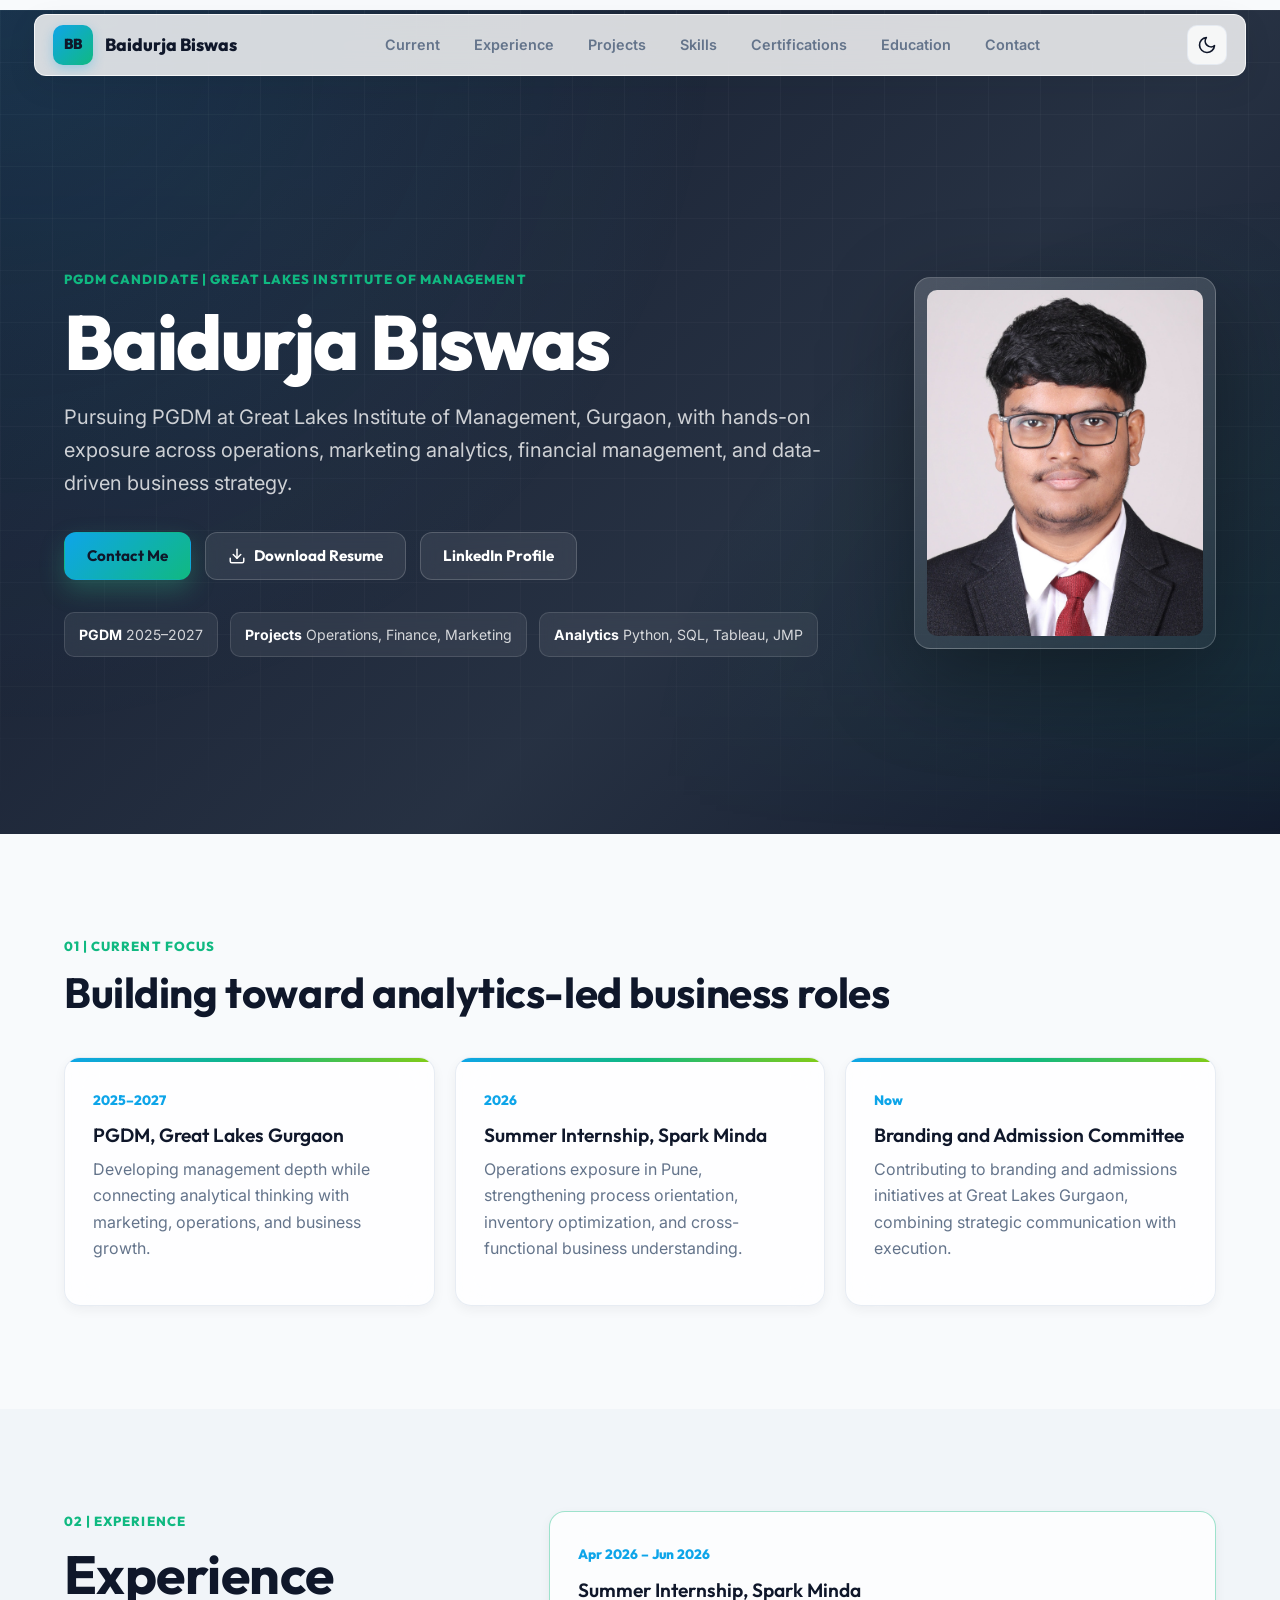
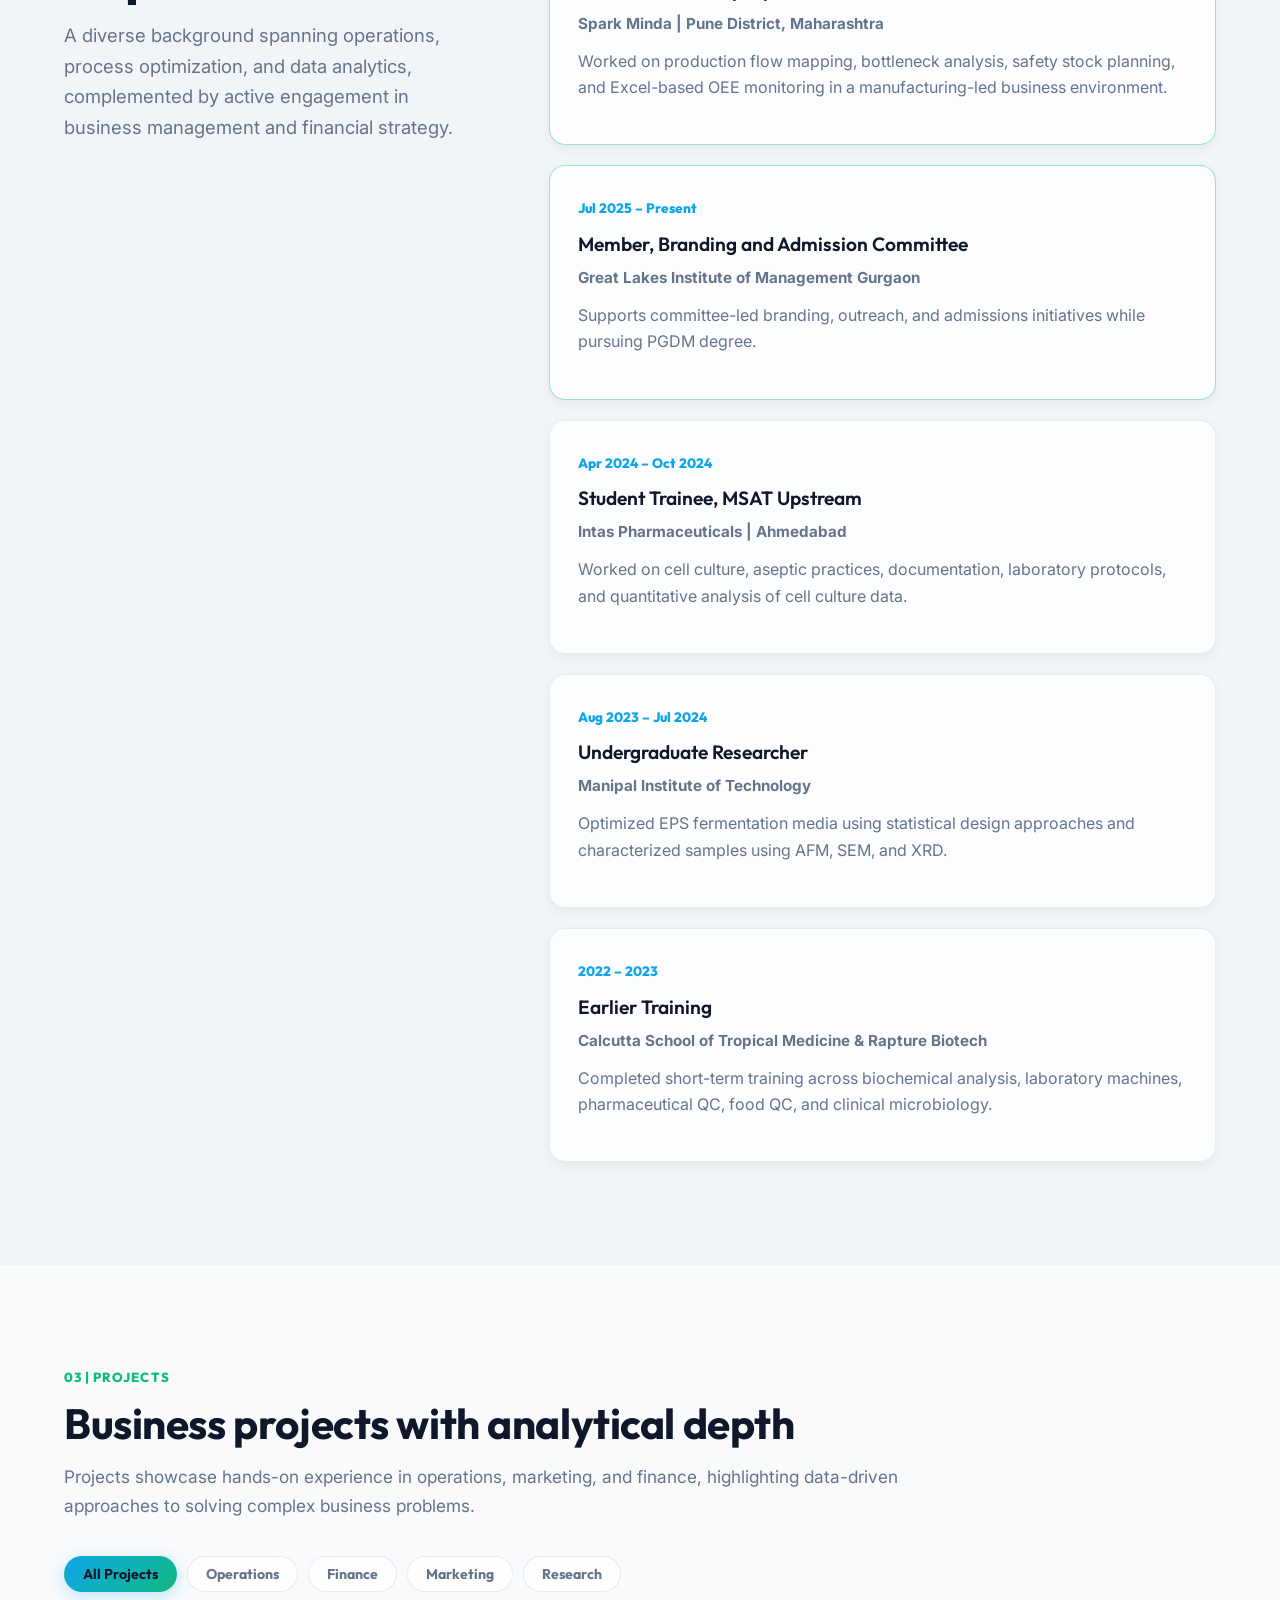
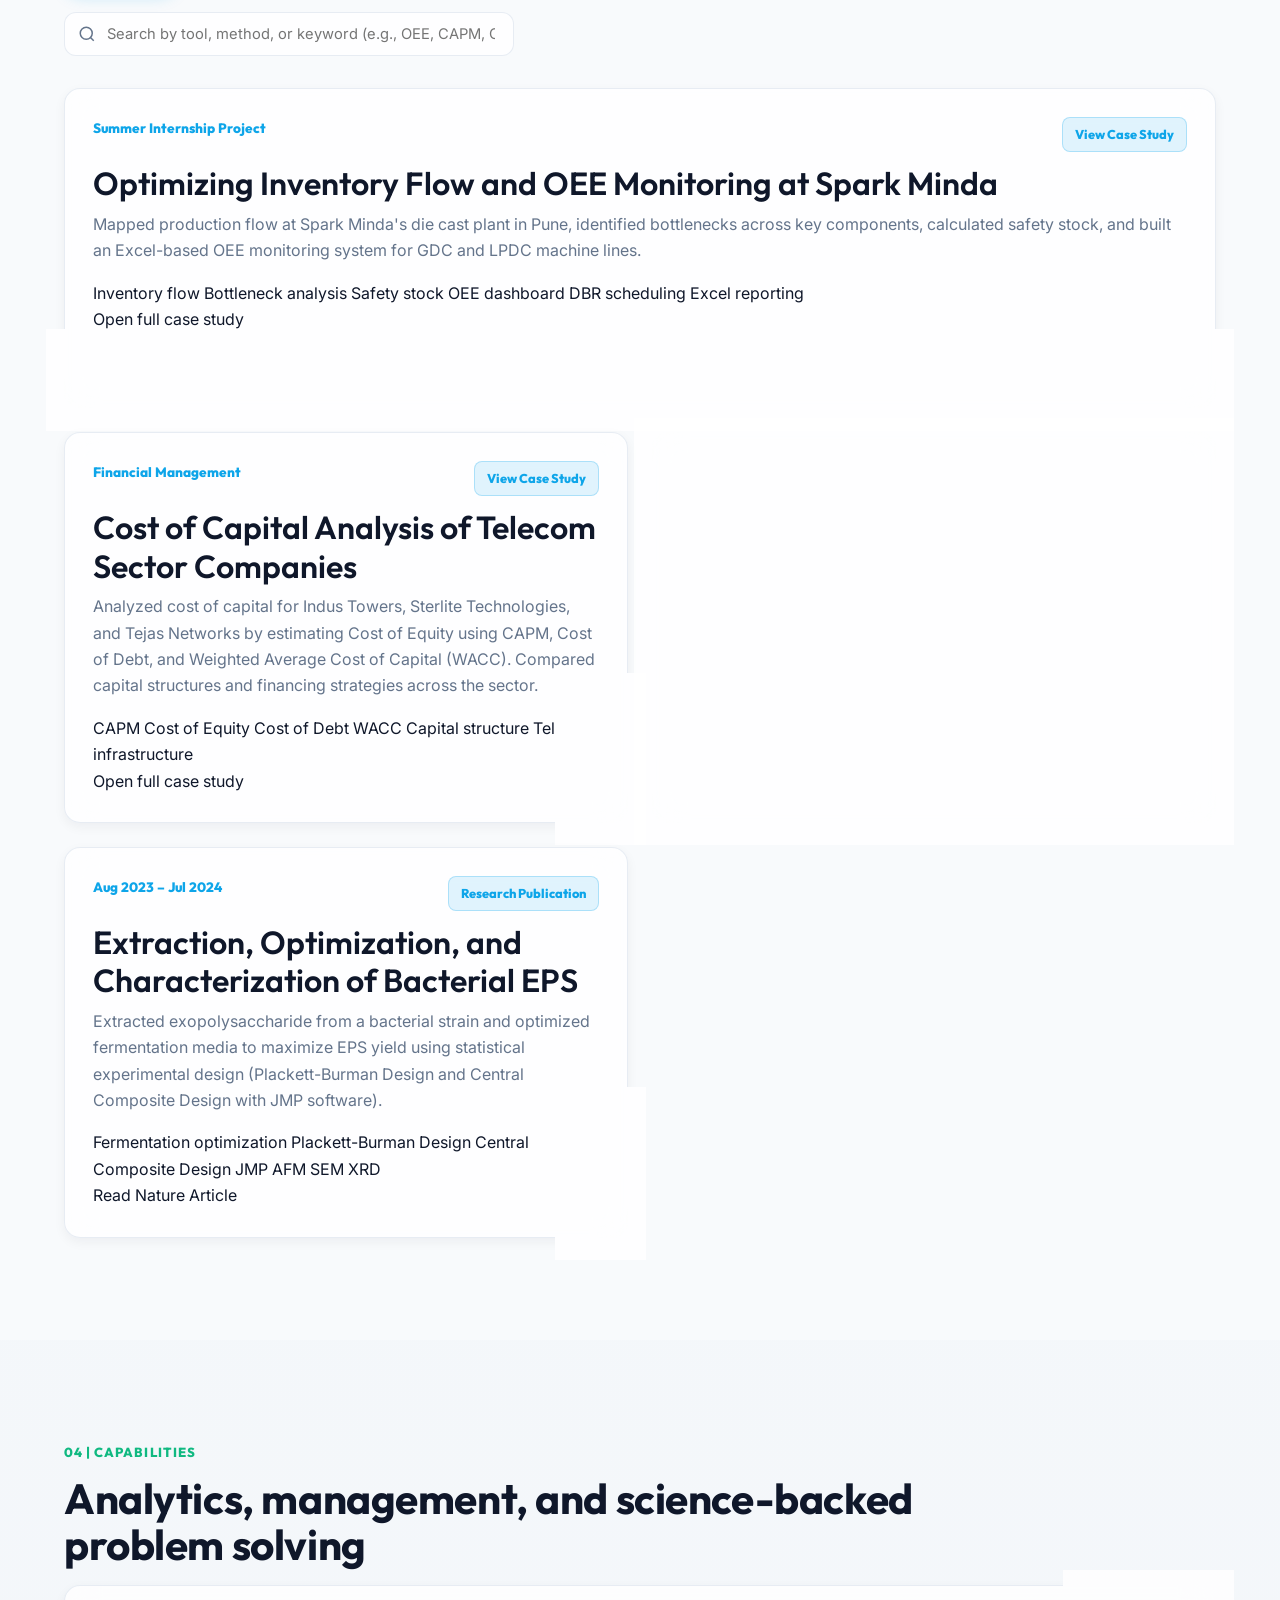
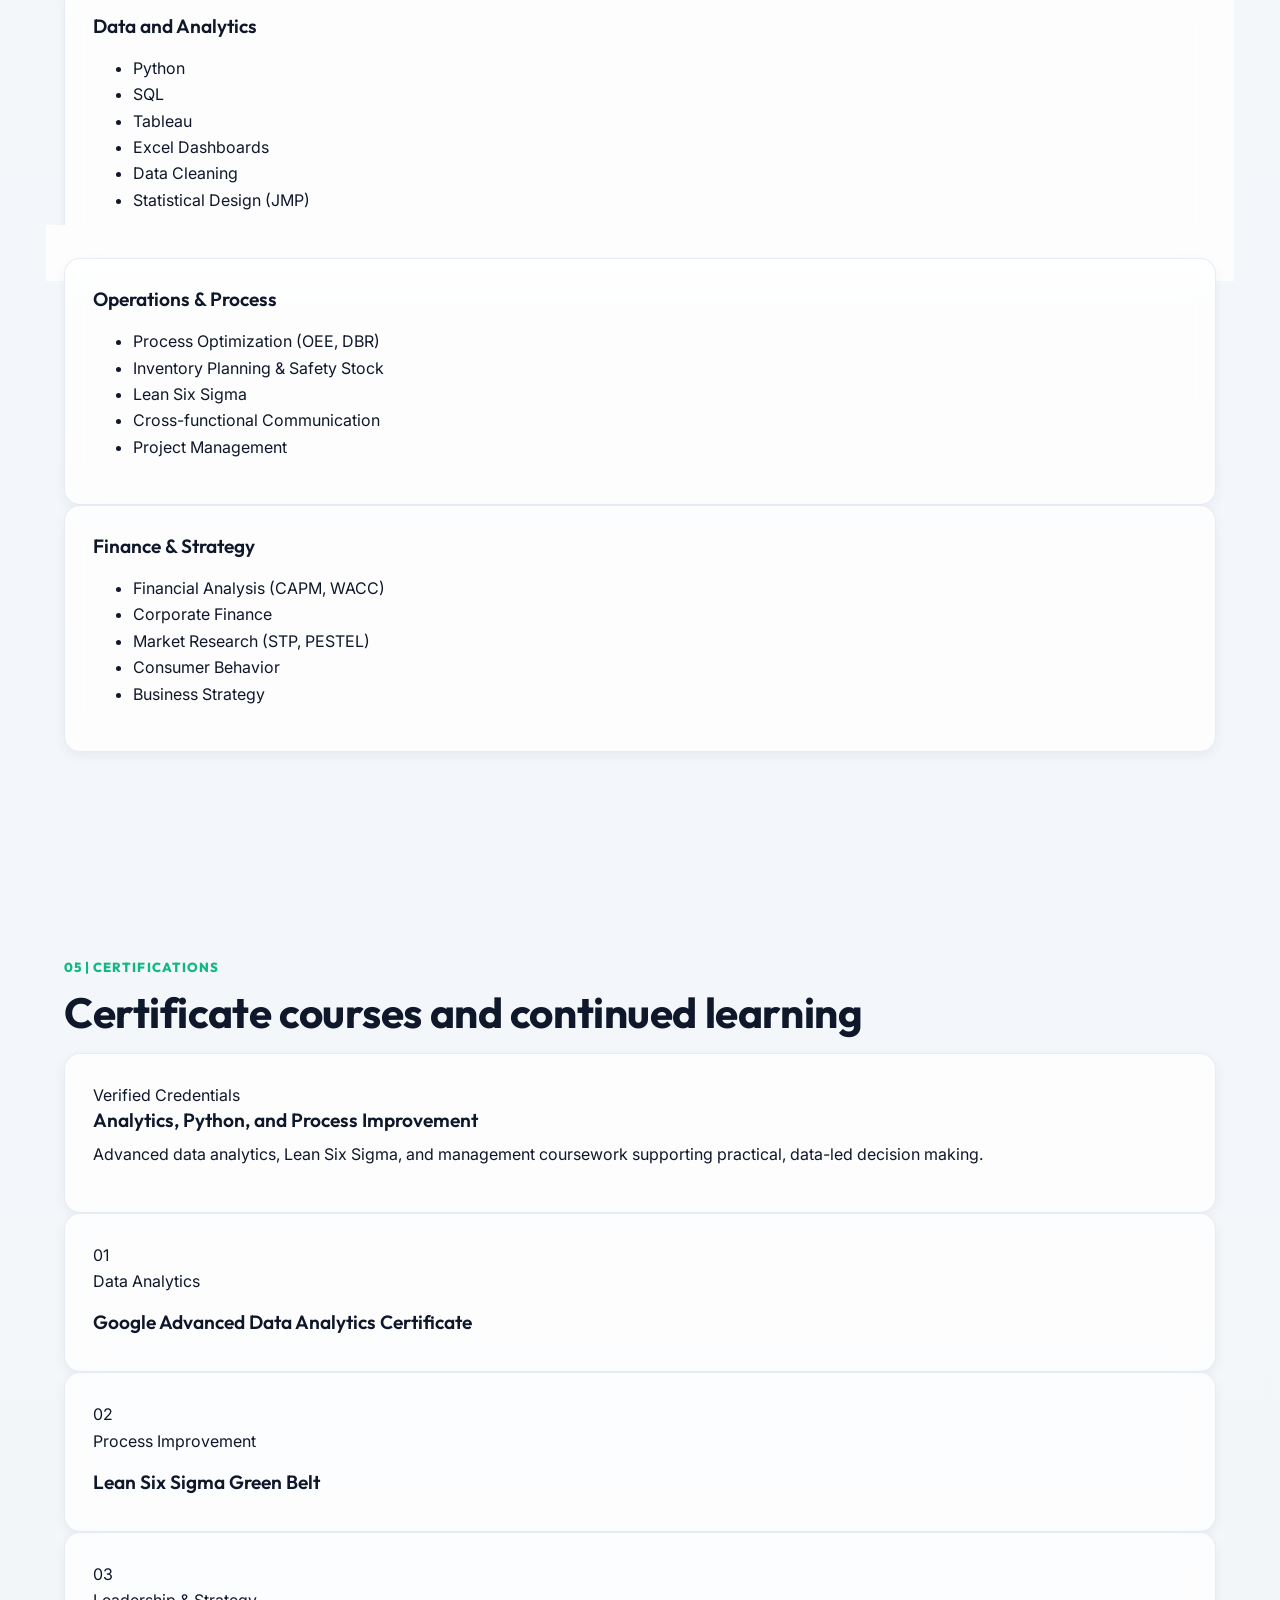
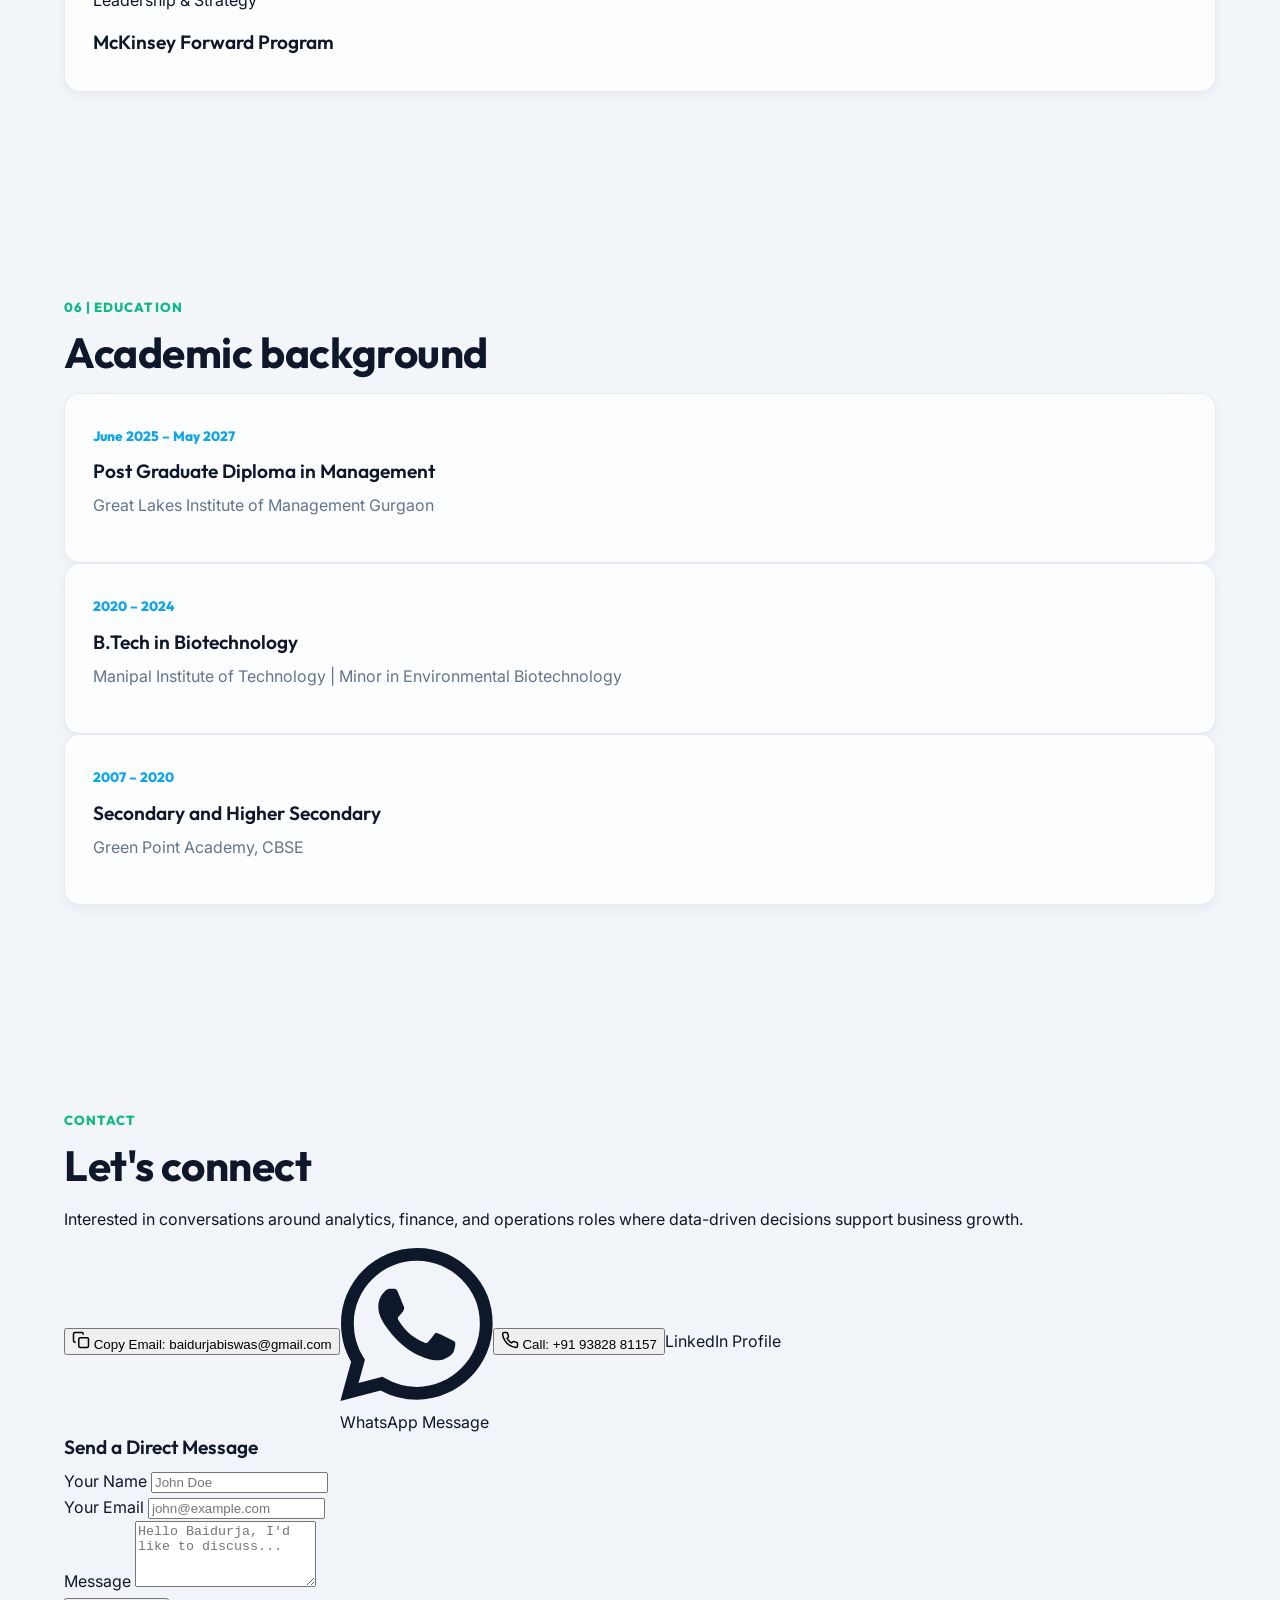
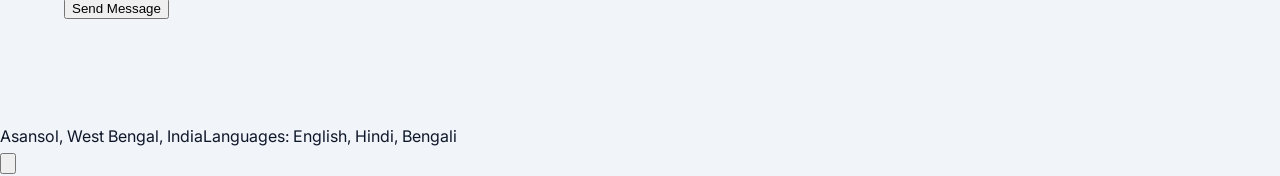
==== index.html @ 1d052b01 "Update portfolio design, dark/light theme toggle, search and category filters, mobile drawer navigat" ====
<!doctype html>
<html lang="en">
  <head>
    <meta charset="utf-8">
    <meta name="viewport" content="width=device-width, initial-scale=1">
    <title>Baidurja Biswas | Professional Portfolio</title>
    <meta name="description" content="Portfolio of Baidurja Biswas, PGDM Candidate at Great Lakes Institute of Management focusing on Analytics, Operations, Marketing, and Financial Strategy.">
    <link rel="preconnect" href="https://fonts.googleapis.com">
    <link rel="preconnect" href="https://fonts.gstatic.com" crossorigin>
    <link href="https://fonts.googleapis.com/css2?family=Inter:wght@300;400;500;600;700;800&family=Outfit:wght@400;500;600;700;800;900&display=swap" rel="stylesheet">
    <link rel="stylesheet" href="styles.css">
  </head>
  <body>
    <header class="site-header">
      <a class="brand" href="#home" aria-label="Baidurja Biswas home">
        <span class="brand-mark">BB</span>
        <span>Baidurja Biswas</span>
      </a>

      <nav class="nav" id="primary-nav" aria-label="Primary navigation">
        <a href="#now">Current</a>
        <a href="#work">Experience</a>
        <a href="#projects">Projects</a>
        <a href="#skills">Skills</a>
        <a href="#certifications">Certifications</a>
        <a href="#education">Education</a>
        <a href="#contact">Contact</a>
      </nav>

      <div class="header-controls">
        <button type="button" class="theme-toggle" id="theme-toggle" aria-label="Switch dark or light mode">
          <svg viewBox="0 0 24 24">
            <path d="M21 12.79A9 9 0 1 1 11.21 3 7 7 0 0 0 21 12.79z"></path>
          </svg>
        </button>

        <button type="button" class="mobile-nav-toggle" id="mobile-nav-toggle" aria-label="Toggle navigation menu" aria-expanded="false">
          <svg viewBox="0 0 24 24" fill="none" stroke="currentColor" stroke-width="2.5" stroke-linecap="round" stroke-linejoin="round">
            <line x1="3" y1="12" x2="21" y2="12"></line>
            <line x1="3" y1="6" x2="21" y2="6"></line>
            <line x1="3" y1="18" x2="21" y2="18"></line>
          </svg>
        </button>
      </div>
    </header>

    <main>
      <!-- Hero Section -->
      <section class="fade-in hero" id="home">
        <div class="hero-backdrop" aria-hidden="true"></div>
        <div class="hero-copy">
          <p class="eyebrow">PGDM Candidate | Great Lakes Institute of Management</p>
          <h1>Baidurja Biswas</h1>
          <p class="lead">
            Pursuing PGDM at Great Lakes Institute of Management, Gurgaon, with hands-on exposure across operations,
            marketing analytics, financial management, and data-driven business strategy.
          </p>
          <div class="hero-actions">
            <a class="button primary" href="#contact">Contact Me</a>
            <a class="button secondary" href="assets/Baidurja_Biswas_Resume.pdf" target="_blank" download="Baidurja_Biswas_Resume.pdf">
              <svg width="18" height="18" viewBox="0 0 24 24" fill="none" stroke="currentColor" stroke-width="2" stroke-linecap="round" stroke-linejoin="round">
                <path d="M21 15v4a2 2 0 0 1-2 2H5a2 2 0 0 1-2-2v-4"></path>
                <polyline points="7 10 12 15 17 10"></polyline>
                <line x1="12" y1="15" x2="12" y2="3"></line>
              </svg>
              Download Resume
            </a>
            <a class="button secondary" href="https://www.linkedin.com/in/baidurja-biswas-2213b9214" target="_blank" rel="noreferrer">LinkedIn Profile</a>
          </div>
          <div class="hero-metrics" aria-label="Profile highlights">
            <span><strong>PGDM</strong> 2025–2027</span>
            <span><strong>Projects</strong> Operations, Finance, Marketing</span>
            <span><strong>Analytics</strong> Python, SQL, Tableau, JMP</span>
          </div>
        </div>
        <aside class="photo-panel" aria-label="Profile photo area">
          <img src="assets/baidurja-photo.jpg" alt="Professional headshot of Baidurja Biswas">
        </aside>
      </section>

      <!-- Current Focus Section -->
      <section class="fade-in current-band" id="now">
        <div class="section-heading">
          <p class="eyebrow">01 | Current Focus</p>
          <h2>Building toward analytics-led business roles</h2>
        </div>
        <div class="current-grid">
          <article>
            <span class="number">2025–2027</span>
            <h3>PGDM, Great Lakes Gurgaon</h3>
            <p>Developing management depth while connecting analytical thinking with marketing, operations, and business growth.</p>
          </article>
          <article>
            <span class="number">2026</span>
            <h3>Summer Internship, Spark Minda</h3>
            <p>Operations exposure in Pune, strengthening process orientation, inventory optimization, and cross-functional business understanding.</p>
          </article>
          <article>
            <span class="number">Now</span>
            <h3>Branding and Admission Committee</h3>
            <p>Contributing to branding and admissions initiatives at Great Lakes Gurgaon, combining strategic communication with execution.</p>
          </article>
        </div>
      </section>

      <!-- Experience Section -->
      <section class="fade-in split-section" id="work">
        <div class="section-heading sticky-heading">
          <p class="eyebrow">02 | Experience</p>
          <h2>Experience</h2>
          <p>
            A diverse background spanning operations, process optimization, and data analytics, complemented by active engagement in business management and financial strategy.
          </p>
        </div>
        <div class="timeline">
          <article class="timeline-item featured">
            <span class="date">Apr 2026 – Jun 2026</span>
            <h3>Summer Internship, Spark Minda</h3>
            <p class="meta">Spark Minda | Pune District, Maharashtra</p>
            <p>Worked on production flow mapping, bottleneck analysis, safety stock planning, and Excel-based OEE monitoring in a manufacturing-led business environment.</p>
          </article>
          <article class="timeline-item featured">
            <span class="date">Jul 2025 – Present</span>
            <h3>Member, Branding and Admission Committee</h3>
            <p class="meta">Great Lakes Institute of Management Gurgaon</p>
            <p>Supports committee-led branding, outreach, and admissions initiatives while pursuing PGDM degree.</p>
          </article>
          <article class="timeline-item">
            <span class="date">Apr 2024 – Oct 2024</span>
            <h3>Student Trainee, MSAT Upstream</h3>
            <p class="meta">Intas Pharmaceuticals | Ahmedabad</p>
            <p>Worked on cell culture, aseptic practices, documentation, laboratory protocols, and quantitative analysis of cell culture data.</p>
          </article>
          <article class="timeline-item">
            <span class="date">Aug 2023 – Jul 2024</span>
            <h3>Undergraduate Researcher</h3>
            <p class="meta">Manipal Institute of Technology</p>
            <p>Optimized EPS fermentation media using statistical design approaches and characterized samples using AFM, SEM, and XRD.</p>
          </article>
          <article class="timeline-item compact">
            <span class="date">2022 – 2023</span>
            <h3>Earlier Training</h3>
            <p class="meta">Calcutta School of Tropical Medicine & Rapture Biotech</p>
            <p>Completed short-term training across biochemical analysis, laboratory machines, pharmaceutical QC, food QC, and clinical microbiology.</p>
          </article>
        </div>
      </section>

      <!-- Projects Showcase Section -->
      <section class="fade-in projects-section" id="projects">
        <div class="section-heading">
          <p class="eyebrow">03 | Projects</p>
          <h2>Business projects with analytical depth</h2>
          <p>
            Projects showcase hands-on experience in operations, marketing, and finance, highlighting data-driven approaches to solving complex business problems.
          </p>
        </div>

        <!-- Filter & Search Controls -->
        <div class="projects-controls">
          <div class="filter-pills">
            <button type="button" class="filter-pill active" data-filter="all">All Projects</button>
            <button type="button" class="filter-pill" data-filter="operations">Operations</button>
            <button type="button" class="filter-pill" data-filter="finance">Finance</button>
            <button type="button" class="filter-pill" data-filter="marketing">Marketing</button>
            <button type="button" class="filter-pill" data-filter="research">Research</button>
          </div>
          <div class="search-box">
            <svg viewBox="0 0 24 24" fill="none" stroke="currentColor" stroke-width="2">
              <circle cx="11" cy="11" r="8"></circle>
              <line x1="21" y1="21" x2="16.65" y2="16.65"></line>
            </svg>
            <input type="text" id="project-search" placeholder="Search by tool, method, or keyword (e.g., OEE, CAPM, Creta)..." aria-label="Search projects">
          </div>
        </div>

        <div class="project-showcase">
          <a class="project-card featured-project operations-project" data-category="operations" href="spark-minda-project.html" aria-label="Open Spark Minda project detail page">
            <div class="project-topline">
              <span class="number">Summer Internship Project</span>
              <span class="project-type">View Case Study</span>
            </div>
            <h3>Optimizing Inventory Flow and OEE Monitoring at Spark Minda</h3>
            <p>
              Mapped production flow at Spark Minda's die cast plant in Pune, identified bottlenecks across key components, calculated safety stock,
              and built an Excel-based OEE monitoring system for GDC and LPDC machine lines.
            </p>
            <div class="project-tags" aria-label="Project tools and methods">
              <span>Inventory flow</span>
              <span>Bottleneck analysis</span>
              <span>Safety stock</span>
              <span>OEE dashboard</span>
              <span>DBR scheduling</span>
              <span>Excel reporting</span>
            </div>
            <span class="project-link">Open full case study</span>
          </a>

          <a class="project-card business-project finance-project" data-category="finance" href="cost-of-capital-project.html" aria-label="Open Cost of Capital project detail page">
            <div class="project-topline">
              <span class="number">Financial Management</span>
              <span class="project-type">View Case Study</span>
            </div>
            <h3>Cost of Capital Analysis of Telecom Sector Companies</h3>
            <p>
              Analyzed cost of capital for Indus Towers, Sterlite Technologies, and Tejas Networks by estimating Cost of Equity using CAPM,
              Cost of Debt, and Weighted Average Cost of Capital (WACC). Compared capital structures and financing strategies across the sector.
            </p>
            <div class="project-tags" aria-label="Project tools and methods">
              <span>CAPM</span>
              <span>Cost of Equity</span>
              <span>Cost of Debt</span>
              <span>WACC</span>
              <span>Capital structure</span>
              <span>Telecom infrastructure</span>
            </div>
            <span class="project-link">Open full case study</span>
          </a>

          <a class="project-card business-project marketing-project" data-category="marketing" href="hyundai-creta-project.html" aria-label="Open Hyundai Creta marketing project detail page">
            <div class="project-topline">
              <span class="number">Marketing Management</span>
              <span class="project-type">View Case Study</span>
            </div>
            <h3>Marketing Analysis of Hyundai Creta</h3>
            <p>
              Conducted market research study on Hyundai Creta using primary data from customers and dealers. Applied PESTEL, Porter's Five
              Forces, competitor analysis, and STP framework to evaluate positioning and develop segment recommendations.
            </p>
            <div class="project-tags" aria-label="Project tools and methods">
              <span>Primary research</span>
              <span>PESTEL</span>
              <span>Porter's Five Forces</span>
              <span>Competitor analysis</span>
              <span>STP</span>
              <span>Strategy recommendations</span>
            </div>
            <span class="project-link">Open full case study</span>
          </a>

          <article class="project-card research-project" data-category="research">
            <div class="project-topline">
              <span class="number">Aug 2023 – Jul 2024</span>
              <span class="project-type">Research Publication</span>
            </div>
            <h3>Extraction, Optimization, and Characterization of Bacterial EPS</h3>
            <p>
              Extracted exopolysaccharide from a bacterial strain and optimized fermentation media to maximize EPS yield using statistical experimental design (Plackett-Burman Design and Central Composite Design with JMP software).
            </p>
            <div class="project-tags" aria-label="Project tools and methods">
              <span>Fermentation optimization</span>
              <span>Plackett-Burman Design</span>
              <span>Central Composite Design</span>
              <span>JMP</span>
              <span>AFM</span>
              <span>SEM</span>
              <span>XRD</span>
            </div>
            <a class="project-link" href="https://www.nature.com/articles/s41598-025-10392-5" target="_blank" rel="noreferrer">Read Nature Article</a>
          </article>
        </div>
      </section>

      <!-- Skills Section -->
      <section class="fade-in skills-section" id="skills">
        <div class="section-heading">
          <p class="eyebrow">04 | Capabilities</p>
          <h2>Analytics, management, and science-backed problem solving</h2>
        </div>
        <div class="skills-layout">
          <div class="skill-card">
            <h3>Data and Analytics</h3>
            <ul>
              <li>Python</li>
              <li>SQL</li>
              <li>Tableau</li>
              <li>Excel Dashboards</li>
              <li>Data Cleaning</li>
              <li>Statistical Design (JMP)</li>
            </ul>
          </div>
          <div class="skill-card">
            <h3>Operations & Process</h3>
            <ul>
              <li>Process Optimization (OEE, DBR)</li>
              <li>Inventory Planning & Safety Stock</li>
              <li>Lean Six Sigma</li>
              <li>Cross-functional Communication</li>
              <li>Project Management</li>
            </ul>
          </div>
          <div class="skill-card">
            <h3>Finance & Strategy</h3>
            <ul>
              <li>Financial Analysis (CAPM, WACC)</li>
              <li>Corporate Finance</li>
              <li>Market Research (STP, PESTEL)</li>
              <li>Consumer Behavior</li>
              <li>Business Strategy</li>
            </ul>
          </div>
        </div>
      </section>

      <!-- Certifications Section -->
      <section class="fade-in certifications-section" id="certifications">
        <div class="section-heading">
          <p class="eyebrow">05 | Certifications</p>
          <h2>Certificate courses and continued learning</h2>
        </div>
        <div class="certification-board">
          <article class="cert-feature">
            <span>Verified Credentials</span>
            <h3>Analytics, Python, and Process Improvement</h3>
            <p>Advanced data analytics, Lean Six Sigma, and management coursework supporting practical, data-led decision making.</p>
          </article>
          <div class="cert-list" aria-label="Certificate courses">
            <article>
              <span>01</span>
              <div>
                <p>Data Analytics</p>
                <h3><a href="https://www.coursera.org/account/accomplishments/specialization/MWCUK4N0XOLW" target="_blank" rel="noreferrer">Google Advanced Data Analytics Certificate</a></h3>
              </div>
            </article>
            <article>
              <span>02</span>
              <div>
                <p>Process Improvement</p>
                <h3><a href="https://leansixsigma.gtbharat.in/verify/7fbe1cb15219?s=true" target="_blank" rel="noreferrer">Lean Six Sigma Green Belt</a></h3>
              </div>
            </article>
            <article>
              <span>03</span>
              <div>
                <p>Leadership & Strategy</p>
                <h3><a href="https://www.credly.com/badges/9d400e8c-75cb-4039-b70b-2aace9b1eaf1/public_url" target="_blank" rel="noreferrer">McKinsey Forward Program</a></h3>
              </div>
            </article>
          </div>
        </div>
      </section>

      <!-- Education Section -->
      <section class="fade-in education-section" id="education">
        <div class="section-heading">
          <p class="eyebrow">06 | Education</p>
          <h2>Academic background</h2>
        </div>
        <div class="education-list">
          <article>
            <span>June 2025 – May 2027</span>
            <h3>Post Graduate Diploma in Management</h3>
            <p>Great Lakes Institute of Management Gurgaon</p>
          </article>
          <article>
            <span>2020 – 2024</span>
            <h3>B.Tech in Biotechnology</h3>
            <p>Manipal Institute of Technology | Minor in Environmental Biotechnology</p>
          </article>
          <article>
            <span>2007 – 2020</span>
            <h3>Secondary and Higher Secondary</h3>
            <p>Green Point Academy, CBSE</p>
          </article>
        </div>
      </section>

      <!-- Contact Section -->
      <section class="fade-in contact-section" id="contact">
        <div>
          <p class="eyebrow">Contact</p>
          <h2>Let's connect</h2>
          <p>Interested in conversations around analytics, finance, and operations roles where data-driven decisions support business growth.</p>
          
          <div class="contact-actions">
            <button type="button" data-copy="baidurjabiswas@gmail.com" aria-label="Copy Email address">
              <svg width="18" height="18" viewBox="0 0 24 24" fill="none" stroke="currentColor" stroke-width="2">
                <rect x="9" y="9" width="13" height="13" rx="2" ry="2"></rect>
                <path d="M5 15H4a2 2 0 0 1-2-2V4a2 2 0 0 1 2-2h9a2 2 0 0 1 2 2v1"></path>
              </svg>
              Copy Email: baidurjabiswas@gmail.com
            </button>
            <a href="https://wa.me/919083447833" target="_blank" rel="noreferrer" class="whatsapp-link">
              <svg viewBox="0 0 24 24" fill="currentColor">
                <path d="M17.472 14.382c-.297-.149-1.758-.867-2.03-.967-.273-.099-.471-.148-.67.15-.197.297-.767.966-.94 1.164-.173.199-.347.223-.644.075-.297-.15-1.255-.463-2.39-1.475-.883-.788-1.48-1.761-1.653-2.059-.173-.297-.018-.458.13-.606.134-.133.298-.347.446-.52.149-.174.198-.298.298-.497.099-.198.05-.371-.025-.52-.075-.149-.669-1.612-.916-2.207-.242-.579-.487-.5-.669-.51-.173-.008-.371-.01-.57-.01-.198 0-.52.074-.792.372-.272.297-1.04 1.016-1.04 2.479 0 1.462 1.065 2.875 1.213 3.074.149.198 2.096 3.2 5.077 4.487.709.306 1.262.489 1.694.625.712.227 1.36.195 1.871.118.571-.085 1.758-.719 2.006-1.413.248-.694.248-1.289.173-1.413-.074-.124-.272-.198-.57-.347m-5.421 7.403h-.004a9.87 9.87 0 01-5.031-1.378l-.361-.214-3.741.982.998-3.648-.235-.374a9.86 9.86 0 01-1.51-5.26c.001-5.45 4.436-9.884 9.888-9.884 2.64 0 5.122 1.03 6.988 2.898a9.825 9.825 0 012.893 6.994c-.003 5.45-4.437 9.884-9.885 9.884m8.413-18.297A11.815 11.815 0 0012.05 0C5.495 0 .16 5.335.157 11.892c0 2.096.547 4.142 1.588 5.945L.057 24l6.305-1.654a11.882 11.882 0 005.683 1.448h.005c6.554 0 11.89-5.335 11.893-11.893a11.821 11.821 0 00-3.48-8.413z"/>
              </svg>
              WhatsApp Message
            </a>
            <button type="button" data-copy="+919382881157" aria-label="Copy Phone number">
              <svg width="18" height="18" viewBox="0 0 24 24" fill="none" stroke="currentColor" stroke-width="2">
                <path d="M22 16.92v3a2 2 0 0 1-2.18 2 19.79 19.79 0 0 1-8.63-3.07 19.5 19.5 0 0 1-6-6 19.79 19.79 0 0 1-3.07-8.67A2 2 0 0 1 4.11 2h3a2 2 0 0 1 2 1.72 12.84 12.84 0 0 0 .7 2.81 2 2 0 0 1-.45 2.11L8.09 9.91a16 16 0 0 0 6 6l1.27-1.27a2 2 0 0 1 2.11-.45 12.84 12.84 0 0 0 2.81.7A2 2 0 0 1 22 16.92z"></path>
              </svg>
              Call: +91 93828 81157
            </button>
            <a href="https://www.linkedin.com/in/baidurja-biswas-2213b9214" target="_blank" rel="noreferrer">LinkedIn Profile</a>
          </div>
        </div>

        <div class="contact-form-card">
          <h3>Send a Direct Message</h3>
          <form id="contact-form">
            <div class="form-group">
              <label for="form-name">Your Name</label>
              <input type="text" id="form-name" required placeholder="John Doe">
            </div>
            <div class="form-group">
              <label for="form-email">Your Email</label>
              <input type="email" id="form-email" required placeholder="john@example.com">
            </div>
            <div class="form-group">
              <label for="form-message">Message</label>
              <textarea id="form-message" rows="4" required placeholder="Hello Baidurja, I'd like to discuss..."></textarea>
            </div>
            <button type="submit" class="form-submit-btn">Send Message</button>
          </form>
        </div>
      </section>
    </main>

    <footer>
      <span>Asansol, West Bengal, India</span>
      <span>Languages: English, Hindi, Bengali</span>
    </footer>

    <script src="script.js"></script>
  </body>
</html>
---- styles.css ----
@import url('https://fonts.googleapis.com/css2?family=Inter:wght@300;400;500;600;700;800&family=Outfit:wght@400;500;600;700;800;900&display=swap');

:root {
  /* Default Light Theme */
  --bg-main: #f8fafc;
  --bg-gradient: linear-gradient(180deg, #f8fafc 0%, #f1f5f9 100%);
  --bg-card: rgba(255, 255, 255, 0.78);
  --bg-card-hover: rgba(255, 255, 255, 0.96);
  --border-card: rgba(226, 232, 240, 0.8);
  --border-card-hover: rgba(14, 165, 233, 0.5);

  --header-bg: rgba(255, 255, 255, 0.82);
  --header-border: rgba(255, 255, 255, 0.76);

  --ink: #0f172a;
  --ink-secondary: #334155;
  --muted: #64748b;
  --line: #e2e8f0;
  --paper: #ffffff;
  
  --section-alt-bg: #f1f5f9;
  --section-dark-bg: #0f172a;

  --hero-bg: linear-gradient(135deg, rgba(15, 23, 42, 0.98), rgba(30, 41, 59, 0.96) 60%, rgba(15, 23, 42, 0.98));
  --hero-text: #ffffff;
  --hero-lead: rgba(255, 255, 255, 0.78);

  --cyan: #0ea5e9;
  --mint: #10b981;
  --lime: #84cc16;
  --amber: #f59e0b;
  --blue: #2563eb;
  --purple: #8b5cf6;
  
  --shadow-sm: 0 4px 12px rgba(15, 23, 42, 0.05);
  --shadow-md: 0 10px 30px rgba(15, 23, 42, 0.08);
  --shadow-lg: 0 20px 50px rgba(15, 23, 42, 0.12);

  --font-heading: 'Outfit', -apple-system, BlinkMacSystemFont, "Segoe UI", sans-serif;
  --font-body: 'Inter', -apple-system, BlinkMacSystemFont, "Segoe UI", sans-serif;
}

[data-theme="dark"] {
  /* Dark Theme Overrides */
  --bg-main: #0b0f19;
  --bg-gradient: linear-gradient(180deg, #0b0f19 0%, #0f172a 100%);
  --bg-card: rgba(30, 41, 59, 0.65);
  --bg-card-hover: rgba(30, 41, 59, 0.9);
  --border-card: rgba(255, 255, 255, 0.12);
  --border-card-hover: rgba(56, 189, 248, 0.6);

  --header-bg: rgba(15, 23, 42, 0.85);
  --header-border: rgba(255, 255, 255, 0.12);

  --ink: #f8fafc;
  --ink-secondary: #cbd5e1;
  --muted: #94a3b8;
  --line: #1e293b;
  --paper: #1e293b;

  --section-alt-bg: #0f172a;
  --section-dark-bg: #030712;

  --hero-bg: linear-gradient(135deg, #030712, #0f172a 70%, #1e1b4b);
  --hero-text: #ffffff;
  --hero-lead: rgba(248, 250, 252, 0.82);

  --cyan: #38bdf8;
  --mint: #34d399;
  --lime: #a3e635;
  --amber: #fbbf24;
  --blue: #3b82f6;

  --shadow-sm: 0 4px 12px rgba(0, 0, 0, 0.3);
  --shadow-md: 0 10px 30px rgba(0, 0, 0, 0.4);
  --shadow-lg: 0 20px 50px rgba(0, 0, 0, 0.5);
}

* {
  box-sizing: border-box;
}

html {
  scroll-behavior: smooth;
}

body {
  margin: 0;
  color: var(--ink);
  background: var(--bg-gradient);
  font-family: var(--font-body);
  line-height: 1.65;
  transition: background-color 0.3s ease, color 0.3s ease;
}

a {
  color: inherit;
  text-decoration: none;
}

/* Site Header */
.site-header {
  position: sticky;
  top: 0;
  z-index: 50;
  display: flex;
  align-items: center;
  justify-content: space-between;
  gap: 24px;
  margin: 14px clamp(14px, 3vw, 34px) 0;
  padding: 10px 18px;
  background: var(--header-bg);
  border: 1px solid var(--header-border);
  border-radius: 12px;
  box-shadow: var(--shadow-md);
  backdrop-filter: blur(18px);
  -webkit-backdrop-filter: blur(18px);
  transition: padding 0.3s ease, background 0.3s ease, box-shadow 0.3s ease;
}

.site-header.scrolled {
  padding: 8px 18px;
  box-shadow: var(--shadow-lg);
}

.brand,
.nav,
.hero-actions,
.contact-actions,
footer,
.hero-metrics {
  display: flex;
  align-items: center;
}

.brand {
  gap: 12px;
  font-family: var(--font-heading);
  font-weight: 800;
  font-size: 1.1rem;
}

.brand-mark {
  display: grid;
  place-items: center;
  width: 40px;
  height: 40px;
  color: #0f172a;
  background: linear-gradient(135deg, var(--cyan), var(--mint));
  border-radius: 10px;
  font-size: 0.9rem;
  font-weight: 900;
  box-shadow: 0 4px 12px rgba(14, 165, 233, 0.3);
}

.nav {
  gap: 6px;
  color: var(--muted);
  font-size: 0.9rem;
  font-weight: 600;
}

.nav a {
  padding: 8px 14px;
  border-radius: 8px;
  transition: all 0.2s ease;
}

.nav a:hover,
.nav a.active {
  color: var(--ink);
  background: rgba(14, 165, 233, 0.12);
}

.header-controls {
  display: flex;
  align-items: center;
  gap: 12px;
}

/* Theme Switcher Button */
.theme-toggle {
  display: inline-flex;
  align-items: center;
  justify-content: center;
  width: 40px;
  height: 40px;
  border: 1px solid var(--border-card);
  border-radius: 10px;
  background: var(--bg-card);
  color: var(--ink);
  cursor: pointer;
  transition: all 0.25s ease;
}

.theme-toggle:hover {
  transform: translateY(-2px);
  border-color: var(--cyan);
  box-shadow: var(--shadow-sm);
}

.theme-toggle svg {
  width: 20px;
  height: 20px;
  fill: none;
  stroke: currentColor;
  stroke-width: 2;
  stroke-linecap: round;
  stroke-linejoin: round;
}

/* Mobile Nav Toggle */
.mobile-nav-toggle {
  display: none;
  background: transparent;
  border: none;
  color: var(--ink);
  cursor: pointer;
  padding: 6px;
}

.mobile-nav-toggle svg {
  width: 26px;
  height: 26px;
}

/* Hero Section */
.hero {
  position: relative;
  min-height: calc(100vh - 76px);
  display: grid;
  grid-template-columns: minmax(0, 1.15fr) minmax(260px, 0.45fr);
  align-items: center;
  gap: clamp(32px, 6vw, 86px);
  margin-top: -66px;
  padding: clamp(120px, 14vw, 168px) clamp(20px, 5vw, 76px) clamp(56px, 7vw, 86px);
  overflow: hidden;
  color: var(--hero-text);
  background: var(--hero-bg);
}

.hero-backdrop {
  position: absolute;
  inset: 0;
  pointer-events: none;
  background:
    radial-gradient(circle at top left, rgba(56, 189, 248, 0.15), transparent 45rem),
    radial-gradient(circle at bottom right, rgba(16, 185, 129, 0.15), transparent 40rem),
    linear-gradient(rgba(255, 255, 255, 0.03) 1px, transparent 1px),
    linear-gradient(90deg, rgba(255, 255, 255, 0.03) 1px, transparent 1px);
  background-size: 100% 100%, 100% 100%, 52px 52px, 52px 52px;
  mask-image: linear-gradient(180deg, #000 0%, rgba(0, 0, 0, 0.7) 80%, transparent 100%);
}

.hero-copy,
.photo-panel {
  position: relative;
  z-index: 1;
}

.eyebrow {
  margin: 0 0 12px;
  color: var(--mint);
  font-family: var(--font-heading);
  font-size: 0.82rem;
  font-weight: 800;
  letter-spacing: 0.08em;
  text-transform: uppercase;
}

h1, h2, h3, p {
  margin-top: 0;
}

h1 {
  font-family: var(--font-heading);
  max-width: 850px;
  margin-bottom: 20px;
  font-size: clamp(2.8rem, 6vw, 5.5rem);
  font-weight: 800;
  line-height: 1.02;
  letter-spacing: -0.02em;
}

h2 {
  font-family: var(--font-heading);
  margin-bottom: 16px;
  font-size: clamp(1.85rem, 3.3vw, 2.95rem);
  font-weight: 700;
  line-height: 1.1;
  letter-spacing: -0.01em;
}

h3 {
  font-family: var(--font-heading);
  margin-bottom: 8px;
  font-size: 1.2rem;
  font-weight: 600;
  line-height: 1.3;
}

.lead {
  max-width: 770px;
  color: var(--hero-lead);
  font-size: clamp(1.05rem, 1.7vw, 1.25rem);
  font-weight: 400;
}

.hero-actions {
  flex-wrap: wrap;
  gap: 14px;
  margin-top: 32px;
}

.button {
  min-height: 48px;
  display: inline-flex;
  align-items: center;
  justify-content: center;
  gap: 8px;
  padding: 0 22px;
  border: 1px solid rgba(255, 255, 255, 0.18);
  border-radius: 12px;
  font-family: var(--font-heading);
  font-weight: 700;
  font-size: 0.95rem;
  cursor: pointer;
  transition: transform 0.25s ease, box-shadow 0.25s ease, background 0.25s ease;
}

.button.primary {
  color: #0f172a;
  background: linear-gradient(135deg, var(--cyan), var(--mint));
  border-color: transparent;
  box-shadow: 0 10px 25px rgba(52, 211, 153, 0.25);
}

.button.primary:hover {
  transform: translateY(-2px);
  box-shadow: 0 14px 35px rgba(52, 211, 153, 0.35);
}

.button.secondary {
  color: var(--white);
  background: rgba(255, 255, 255, 0.08);
  border: 1px solid rgba(255, 255, 255, 0.18);
  backdrop-filter: blur(8px);
}

.button.secondary:hover {
  transform: translateY(-2px);
  background: rgba(255, 255, 255, 0.15);
  border-color: rgba(255, 255, 255, 0.3);
}

.hero-metrics {
  flex-wrap: wrap;
  gap: 12px;
  margin-top: 32px;
}

.hero-metrics span {
  padding: 10px 14px;
  color: rgba(255, 255, 255, 0.8);
  background: rgba(255, 255, 255, 0.07);
  border: 1px solid rgba(255, 255, 255, 0.12);
  border-radius: 10px;
  font-size: 0.88rem;
  backdrop-filter: blur(8px);
}

.hero-metrics strong {
  color: #ffffff;
  font-weight: 700;
}

.photo-panel {
  justify-self: center;
  width: min(100%, 350px);
  padding: 12px;
  background: linear-gradient(145deg, rgba(255, 255, 255, 0.18), rgba(255, 255, 255, 0.05));
  border: 1px solid rgba(255, 255, 255, 0.2);
  border-radius: 16px;
  box-shadow: 0 30px 90px rgba(0, 0, 0, 0.35);
  backdrop-filter: blur(20px);
  -webkit-backdrop-filter: blur(20px);
}

.photo-panel img {
  display: block;
  width: 100%;
  aspect-ratio: 4 / 5;
  object-fit: cover;
  object-position: center 18%;
  border-radius: 10px;
}

section {
  padding: clamp(62px, 8vw, 104px) clamp(20px, 5vw, 76px);
}

.section-heading {
  max-width: 860px;
}

.section-heading p:not(.eyebrow) {
  color: var(--muted);
  font-size: 1.08rem;
}

/* Sections Backgrounds */
.current-band {
  color: var(--ink);
  background: var(--bg-main);
}

.current-grid {
  display: grid;
  grid-template-columns: repeat(3, minmax(0, 1fr));
  gap: 20px;
  margin-top: 40px;
}

.current-grid article,
.timeline-item,
.skill-card,
.education-list article,
.project-card,
.cert-list article,
.cert-feature {
  position: relative;
  padding: 28px;
  background: var(--bg-card);
  backdrop-filter: blur(16px);
  -webkit-backdrop-filter: blur(16px);
  border: 1px solid var(--border-card);
  border-radius: 16px;
  box-shadow: var(--shadow-sm);
  transition: transform 0.3s cubic-bezier(0.175, 0.885, 0.32, 1.275), box-shadow 0.3s ease, border-color 0.3s ease, background 0.3s ease;
}

.project-card {
  display: flex;
  flex-direction: column;
  color: inherit;
  text-decoration: none;
}

.current-grid article:hover,
.timeline-item:hover,
.skill-card:hover,
.education-list article:hover,
.project-card:hover,
.cert-list article:hover,
.cert-feature:hover {
  transform: translateY(-5px);
  background: var(--bg-card-hover);
  border-color: var(--border-card-hover);
  box-shadow: var(--shadow-lg);
}

.current-grid article {
  min-height: 230px;
  overflow: hidden;
}

.current-grid article::before {
  content: "";
  position: absolute;
  inset: 0 0 auto;
  height: 4px;
  background: linear-gradient(90deg, var(--cyan), var(--mint), var(--lime));
}

.current-grid p,
.timeline-item p,
.skill-card p,
.education-list p,
.project-card p {
  color: var(--muted);
}

.number,
.date,
.education-list span {
  display: inline-block;
  margin-bottom: 12px;
  color: var(--cyan);
  font-family: var(--font-heading);
  font-size: 0.85rem;
  font-weight: 800;
}

.split-section {
  display: grid;
  grid-template-columns: minmax(260px, 0.38fr) minmax(0, 0.62fr);
  gap: clamp(32px, 6vw, 82px);
  align-items: start;
  background: var(--section-alt-bg);
}

.sticky-heading {
  position: sticky;
  top: 112px;
  align-self: start;
}

.sticky-heading h2 {
  max-width: 420px;
  font-size: clamp(2.25rem, 4.2vw, 4.1rem);
}

.sticky-heading p:not(.eyebrow) {
  max-width: 520px;
  font-size: clamp(1rem, 1.45vw, 1.16rem);
}

.timeline {
  position: relative;
  display: grid;
  gap: 20px;
}

.timeline-item.featured {
  border-color: rgba(16, 185, 129, 0.4);
}

.meta {
  margin-bottom: 12px;
  color: var(--cyan);
  font-weight: 700;
  font-size: 0.95rem;
}

/* Projects Section & Search / Filter Controls */
.projects-section {
  background: var(--bg-main);
}

.projects-controls {
  margin-top: 36px;
  display: flex;
  flex-direction: column;
  gap: 20px;
}

.filter-pills {
  display: flex;
  flex-wrap: wrap;
  gap: 10px;
}

.filter-pill {
  padding: 8px 18px;
  border-radius: 999px;
  background: var(--bg-card);
  border: 1px solid var(--border-card);
  color: var(--muted);
  font-family: var(--font-heading);
  font-size: 0.88rem;
  font-weight: 700;
  cursor: pointer;
  transition: all 0.2s ease;
}

.filter-pill:hover,
.filter-pill.active {
  color: #0f172a;
  background: linear-gradient(135deg, var(--cyan), var(--mint));
  border-color: transparent;
  box-shadow: 0 4px 15px rgba(14, 165, 233, 0.25);
}

.search-box {
  position: relative;
  max-width: 450px;
}

.search-box input {
  width: 100%;
  padding: 12px 18px 12px 42px;
  border-radius: 12px;
  border: 1px solid var(--border-card);
  background: var(--bg-card);
  color: var(--ink);
  font-family: var(--font-body);
  font-size: 0.92rem;
  outline: none;
  transition: all 0.25s ease;
}

.search-box input:focus {
  border-color: var(--cyan);
  box-shadow: 0 0 0 3px rgba(14, 165, 233, 0.15);
}

.search-box svg {
  position: absolute;
  left: 14px;
  top: 50%;
  transform: translateY(-50%);
  width: 18px;
  height: 18px;
  color: var(--muted);
  pointer-events: none;
}

.project-showcase {
  display: grid;
  grid-template-columns: repeat(2, minmax(0, 1fr));
  gap: 24px;
  margin-top: 32px;
  align-items: stretch;
}

.featured-project {
  grid-column: 1 / span 2;
  min-height: 320px;
}

.project-topline {
  display: flex;
  flex-wrap: wrap;
  justify-content: space-between;
  gap: 12px;
  margin-bottom: 12px;
}

.project-type {
  padding: 6px 12px;
  color: var(--cyan);
  background: rgba(14, 165, 233, 0.12);
  border: 1px solid rgba(14, 165, 233, 0.25);
  border-radius: 8px;
  font-family: var(--font-heading);
  font-size: 0.8rem;
  font-weight: 800;
}

.project-card h3 {
  font-size: clamp(1.4rem, 2.5vw, 2.2rem);
  line-height: 1.2;

.project-card p {
  flex-grow: 1;
}

.project-tags {
  display: flex;
  flex-wrap: wrap;
  gap: 8px;
  margin-top: 24px;
}

.project-tags span {
  padding: 6px 12px;
  color: var(--ink-secondary);
  background: rgba(16, 185, 129, 0.1);
  border: 1px solid rgba(16, 185, 129, 0.25);
  border-radius: 8px;
  font-size: 0.82rem;
  font-weight: 600;
}

.project-link {
  display: inline-flex;
  align-items: center;
  margin-top: 22px;
  color: var(--cyan);
  font-family: var(--font-heading);
  font-size: 0.92rem;
  font-weight: 800;
}

.project-link::after {
  content: "";
  width: 28px;
  height: 2px;
  margin-left: 10px;
  background: linear-gradient(90deg, var(--cyan), var(--mint));
  transition: width 0.25s ease;
}

.project-card:hover .project-link::after {
  width: 44px;
}

/* Skills Section */
.skills-section {
  background: var(--section-dark-bg);
  color: #ffffff;
}

.skills-section .section-heading p:not(.eyebrow) {
  color: rgba(255, 255, 255, 0.75);
}

.skills-layout {
  display: grid;
  grid-template-columns: repeat(3, minmax(0, 1fr));
  gap: 20px;
  margin-top: 40px;
}

.skill-card {
  color: #ffffff;
  background: rgba(255, 255, 255, 0.06);
  border-color: rgba(255, 255, 255, 0.12);
  box-shadow: none;
}

.skill-card ul {
  display: flex;
  flex-wrap: wrap;
  gap: 10px;
  margin: 18px 0 0;
  padding: 0;
  list-style: none;
}

.skill-card li {
  padding: 8px 12px;
  color: #dffcf6;
  background: rgba(16, 185, 129, 0.12);
  border: 1px solid rgba(16, 185, 129, 0.28);
  border-radius: 8px;
  font-size: 0.88rem;
  font-weight: 600;
}

/* Certifications Section */
.certifications-section {
  background: var(--bg-main);
}

.certification-board {
  display: grid;
  grid-template-columns: minmax(280px, 0.35fr) minmax(0, 0.65fr);
  gap: 24px;
  margin-top: 40px;
  align-items: stretch;
}

.cert-feature {
  min-height: 300px;
  display: flex;
  flex-direction: column;
  justify-content: center;
  padding: clamp(28px, 4vw, 42px);
  color: #ffffff;
  background: linear-gradient(145deg, rgba(37, 99, 235, 0.38), rgba(16, 185, 129, 0.25)), #0f172a;
  border-color: rgba(255, 255, 255, 0.15);
}

.cert-feature span {
  margin-bottom: 12px;
  color: var(--mint);
  font-family: var(--font-heading);
  font-size: 0.82rem;
  font-weight: 800;
  text-transform: uppercase;
}

.cert-feature h3 {
  max-width: 420px;
  margin-bottom: 16px;
  font-size: clamp(1.45rem, 2.05vw, 1.9rem);
  line-height: 1.15;
}

.cert-feature p {
  color: rgba(255, 255, 255, 0.78);
}

.cert-list {
  display: grid;
  gap: 16px;
}

.cert-list article {
  display: grid;
  grid-template-columns: 54px minmax(0, 1fr);
  gap: 18px;
  align-items: center;
  min-height: 80px;
  padding: 20px;
}

.cert-list article > span {
  display: grid;
  place-items: center;
  width: 44px;
  height: 44px;
  color: var(--cyan);
  background: rgba(14, 165, 233, 0.12);
  border: 1px solid rgba(14, 165, 233, 0.28);
  border-radius: 10px;
  font-family: var(--font-heading);
  font-size: 0.9rem;
  font-weight: 800;
}

.cert-list p {
  margin-bottom: 4px;
  color: var(--mint);
  font-size: 0.78rem;
  font-weight: 800;
  text-transform: uppercase;
}

.cert-list h3 {
  margin-bottom: 0;
  font-size: 1.05rem;
}

/* Education Section */
.education-section {
  background: var(--section-alt-bg);
}

.education-list {
  display: grid;
  grid-template-columns: repeat(3, minmax(0, 1fr));
  gap: 20px;
  margin-top: 36px;
}

/* Contact Section & Form */
.contact-section {
  display: grid;
  grid-template-columns: minmax(0, 0.52fr) minmax(0, 0.48fr);
  gap: 40px;
  align-items: start;
  color: #ffffff;
  background: linear-gradient(135deg, rgba(37, 99, 235, 0.35), rgba(16, 185, 129, 0.2)), #0f172a;
  border-radius: 20px;
}

.contact-section .eyebrow {
  color: var(--lime);
}

.contact-section p {
  color: rgba(255, 255, 255, 0.78);
}

.contact-actions {
  flex-direction: column;
  gap: 12px;
  margin-top: 24px;
}

.contact-actions a,
.contact-actions button {
  display: flex;
  align-items: center;
  gap: 12px;
  padding: 14px 18px;
  color: #ffffff;
  background: rgba(255, 255, 255, 0.08);
  border: 1px solid rgba(255, 255, 255, 0.16);
  border-radius: 12px;
  font-family: var(--font-body);
  font-size: 0.95rem;
  cursor: pointer;
  backdrop-filter: blur(8px);
  transition: all 0.25s ease;
}

.contact-actions a:hover,
.contact-actions button:hover {
  background: rgba(255, 255, 255, 0.16);
  border-color: rgba(255, 255, 255, 0.3);
  transform: translateY(-2px);
}

.whatsapp-link svg {
  width: 22px;
  height: 22px;
  color: #25D366;
  flex-shrink: 0;
}

/* Interactive Contact Form */
.contact-form-card {
  padding: 30px;
  background: rgba(255, 255, 255, 0.06);
  border: 1px solid rgba(255, 255, 255, 0.15);
  border-radius: 16px;
  backdrop-filter: blur(16px);
}

.contact-form-card h3 {
  margin-bottom: 20px;
  color: #ffffff;
  font-size: 1.3rem;
}

.form-group {
  margin-bottom: 16px;
}

.form-group label {
  display: block;
  margin-bottom: 6px;
  color: rgba(255, 255, 255, 0.85);
  font-size: 0.85rem;
  font-weight: 600;
}

.form-group input,
.form-group textarea {
  width: 100%;
  padding: 12px 16px;
  border-radius: 10px;
  border: 1px solid rgba(255, 255, 255, 0.18);
  background: rgba(15, 23, 42, 0.6);
  color: #ffffff;
  font-family: var(--font-body);
  font-size: 0.92rem;
  outline: none;
  transition: border-color 0.25s ease, box-shadow 0.25s ease;
}

.form-group input:focus,
.form-group textarea:focus {
  border-color: var(--cyan);
  box-shadow: 0 0 0 3px rgba(56, 189, 248, 0.25);
}

.form-submit-btn {
  width: 100%;
  padding: 14px;
  border: none;
  border-radius: 10px;
  background: linear-gradient(135deg, var(--cyan), var(--mint));
  color: #0f172a;
  font-family: var(--font-heading);
  font-weight: 800;
  font-size: 0.95rem;
  cursor: pointer;
  transition: transform 0.2s ease, box-shadow 0.2s ease;
}

.form-submit-btn:hover {
  transform: translateY(-2px);
  box-shadow: 0 8px 20px rgba(52, 211, 153, 0.35);
}

/* Toast Notifications */
.toast-container {
  position: fixed;
  bottom: 30px;
  left: 50%;
  transform: translateX(-50%) translateY(100px);
  z-index: 1000;
  padding: 14px 24px;
  background: #0f172a;
  color: #ffffff;
  border: 1px solid var(--cyan);
  border-radius: 12px;
  box-shadow: 0 10px 30px rgba(0, 0, 0, 0.3);
  font-family: var(--font-heading);
  font-weight: 600;
  font-size: 0.92rem;
  opacity: 0;
  visibility: hidden;
  transition: all 0.35s cubic-bezier(0.175, 0.885, 0.32, 1.275);
}

.toast-container.show {
  opacity: 1;
  visibility: visible;
  transform: translateX(-50%) translateY(0);
}

/* Footer */
footer {
  justify-content: space-between;
  gap: 16px;
  padding: 24px clamp(20px, 5vw, 76px);
  color: var(--muted);
  background: var(--bg-main);
  border-top: 1px solid var(--line);
  font-size: 0.9rem;
}

/* Responsive Styles */
@media (max-width: 900px) {
  .hero,
  .split-section,
  .contact-section,
  .current-grid,
  .skills-layout,
  .education-list,
  .project-showcase,
  .certification-board {
    grid-template-columns: 1fr;
  }

  .featured-project {
    grid-column: 1;
  }

  .mobile-nav-toggle {
    display: block;
  }

  .nav {
    position: fixed;
    top: 76px;
    left: 14px;
    right: 14px;
    flex-direction: column;
    padding: 20px;
    background: var(--header-bg);
    border: 1px solid var(--header-border);
    border-radius: 16px;
    box-shadow: var(--shadow-lg);
    backdrop-filter: blur(20px);
    display: none;
  }

  .nav.open {
    display: flex;
  }
}

/* Fade In Scroll Animations */
.fade-in {
  opacity: 0;
  transform: translateY(30px);
  transition: opacity 0.8s ease-out, transform 0.8s ease-out;
}

.fade-in.visible {
  opacity: 1;
  transform: translateY(0);
}

/* Back to Top */
.back-to-top {
  position: fixed;
  bottom: 30px;
  right: 30px;
  width: 48px;
  height: 48px;
  border-radius: 50%;
  background: linear-gradient(135deg, var(--cyan), var(--mint));
  color: #0f172a;
  border: none;
  box-shadow: 0 10px 25px rgba(45, 212, 191, 0.35);
  cursor: pointer;
  display: flex;
  align-items: center;
  justify-content: center;
  opacity: 0;
  visibility: hidden;
  transform: translateY(20px);
  transition: all 0.3s ease;
  z-index: 100;
}

.back-to-top.visible {
  opacity: 1;
  visibility: visible;
  transform: translateY(0);
}

.back-to-top:hover {
  transform: translateY(-3px);
  box-shadow: 0 14px 35px rgba(45, 212, 191, 0.45);
}

.back-to-top svg {
  width: 22px;
  height: 22px;
  fill: none;
  stroke: currentColor;
  stroke-width: 2.5;
}
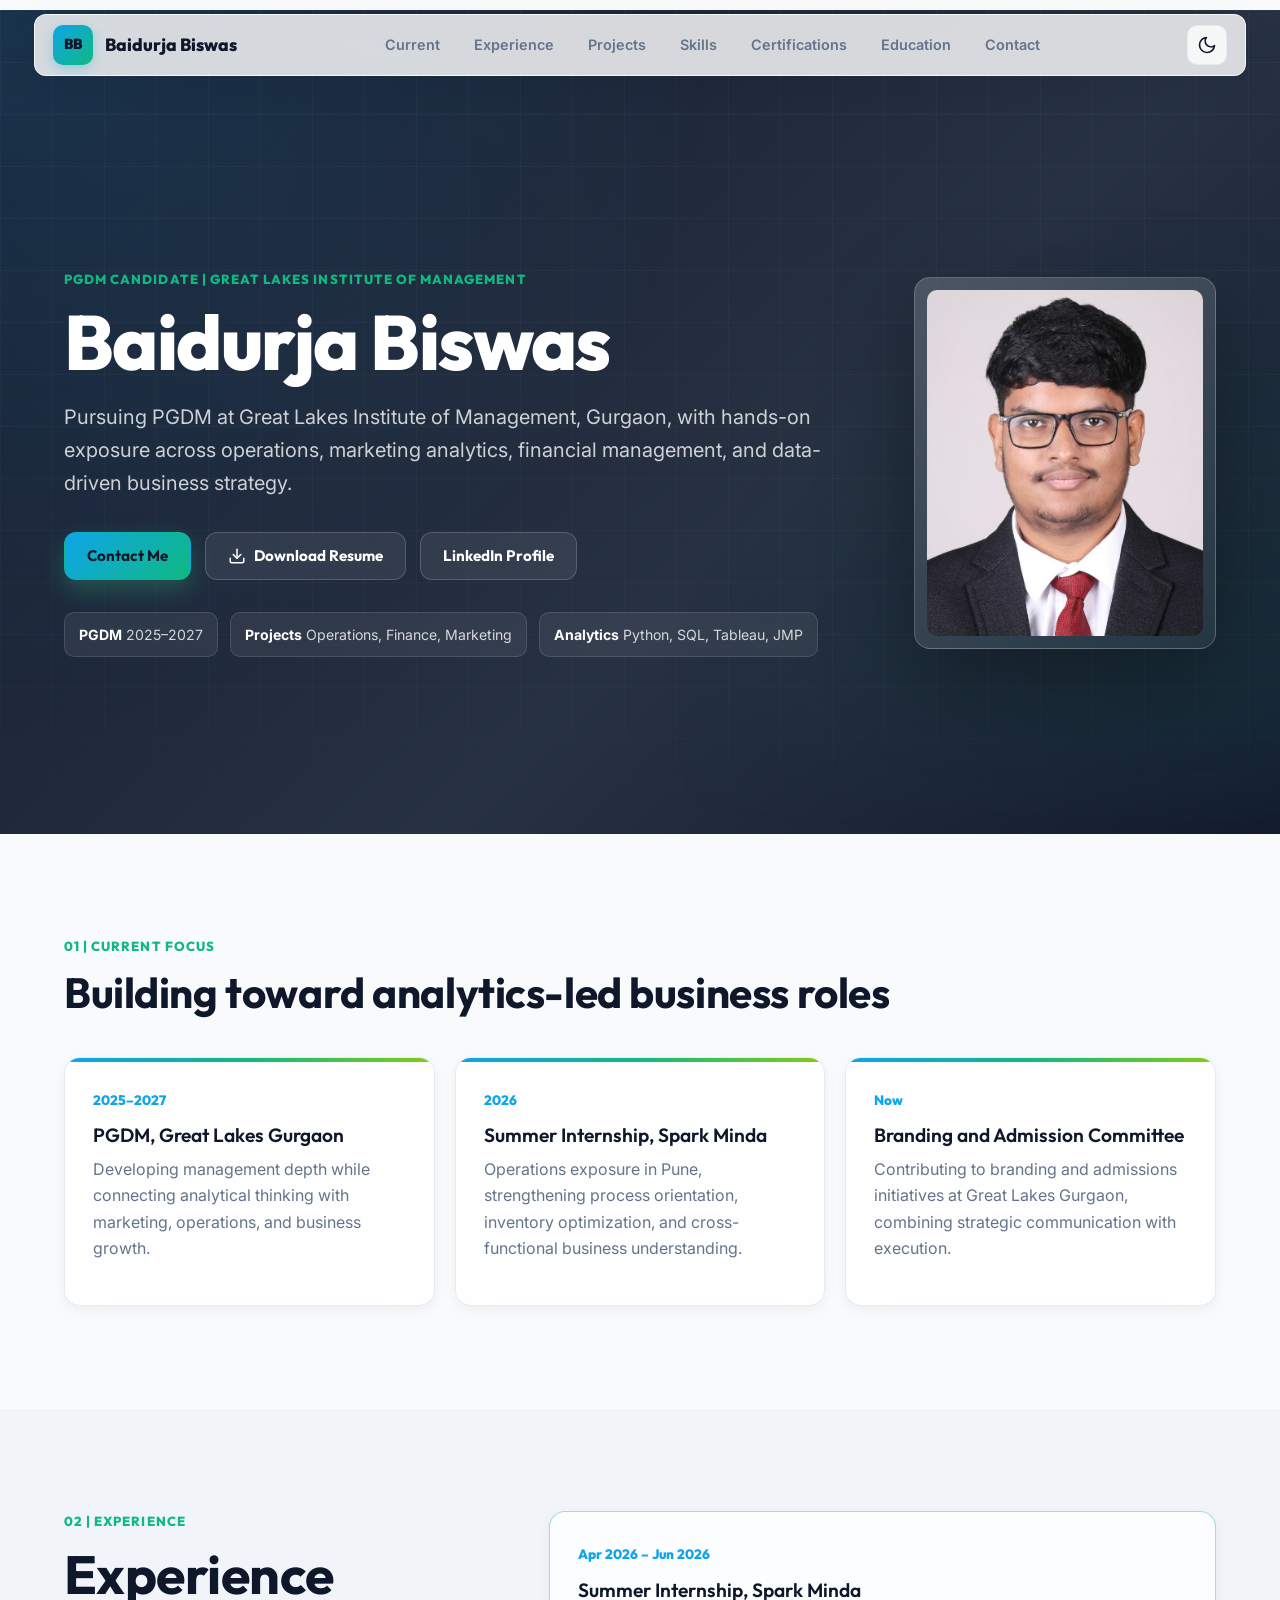
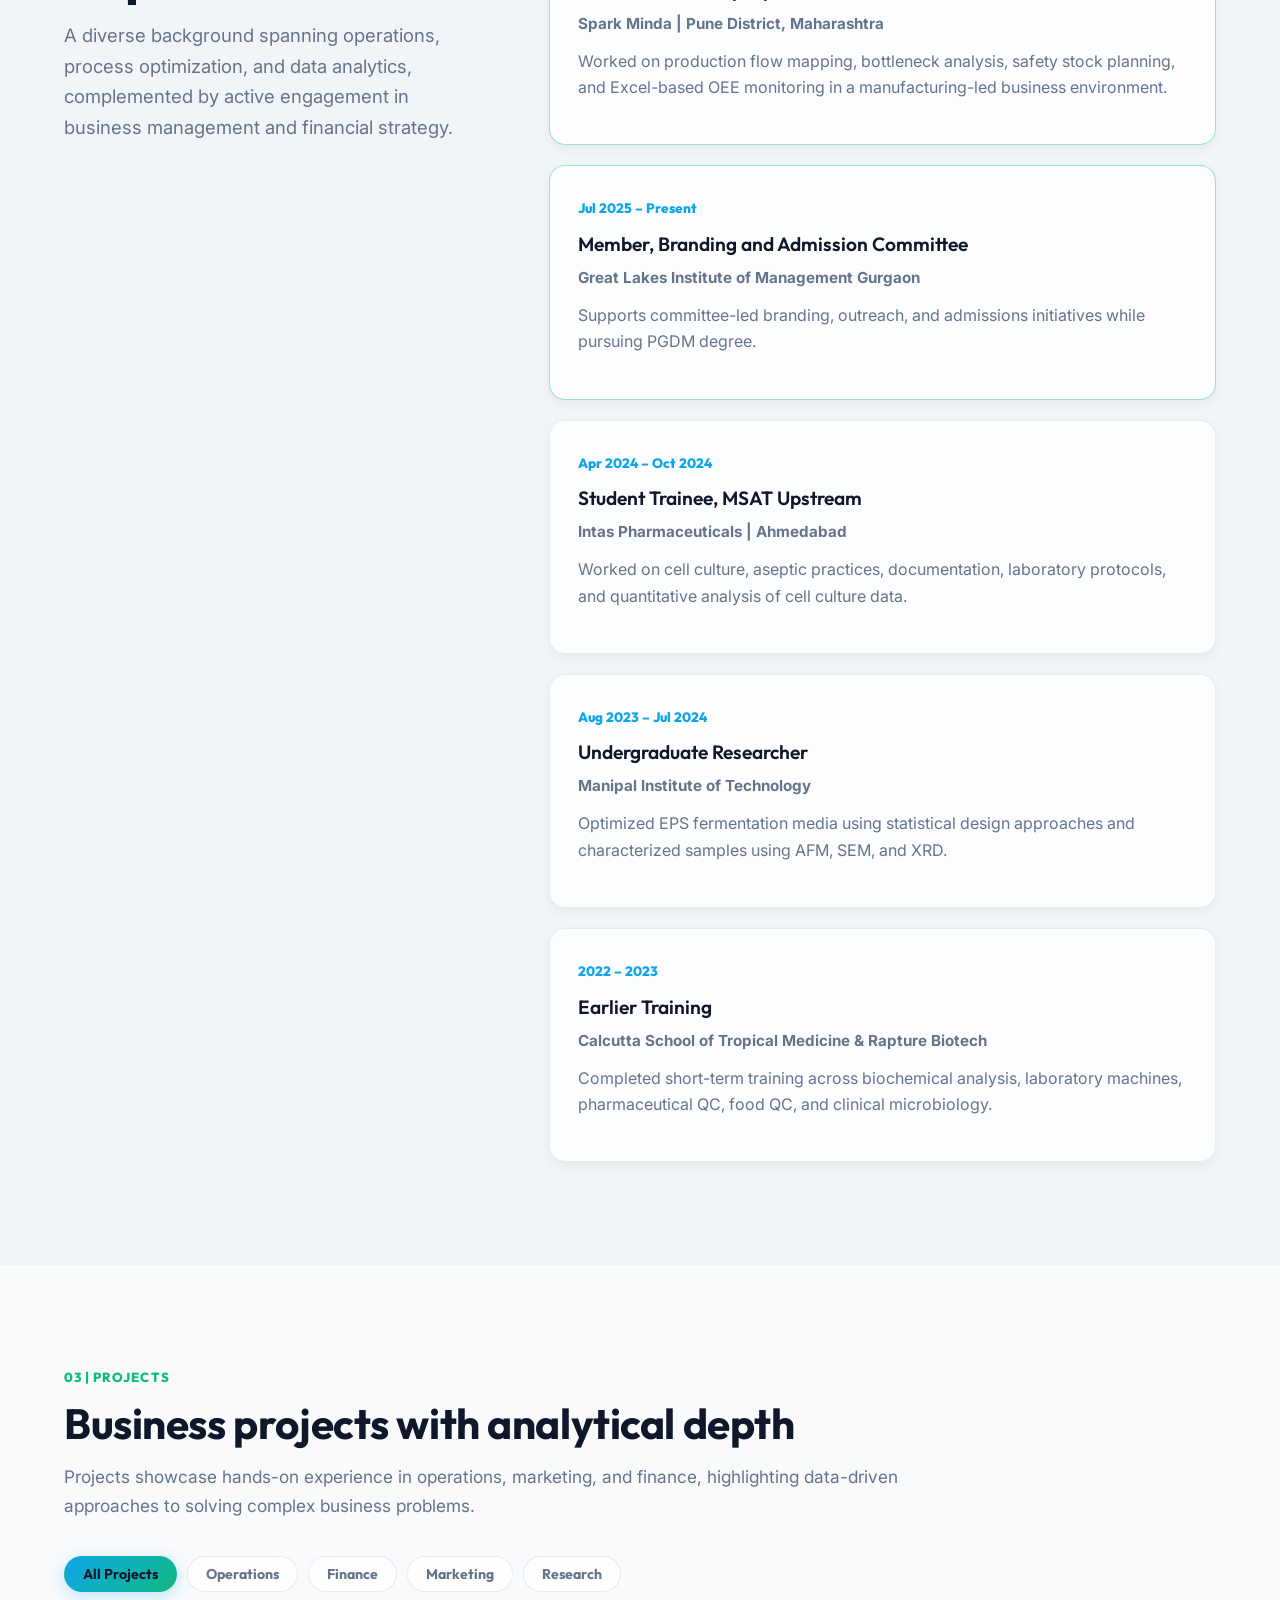
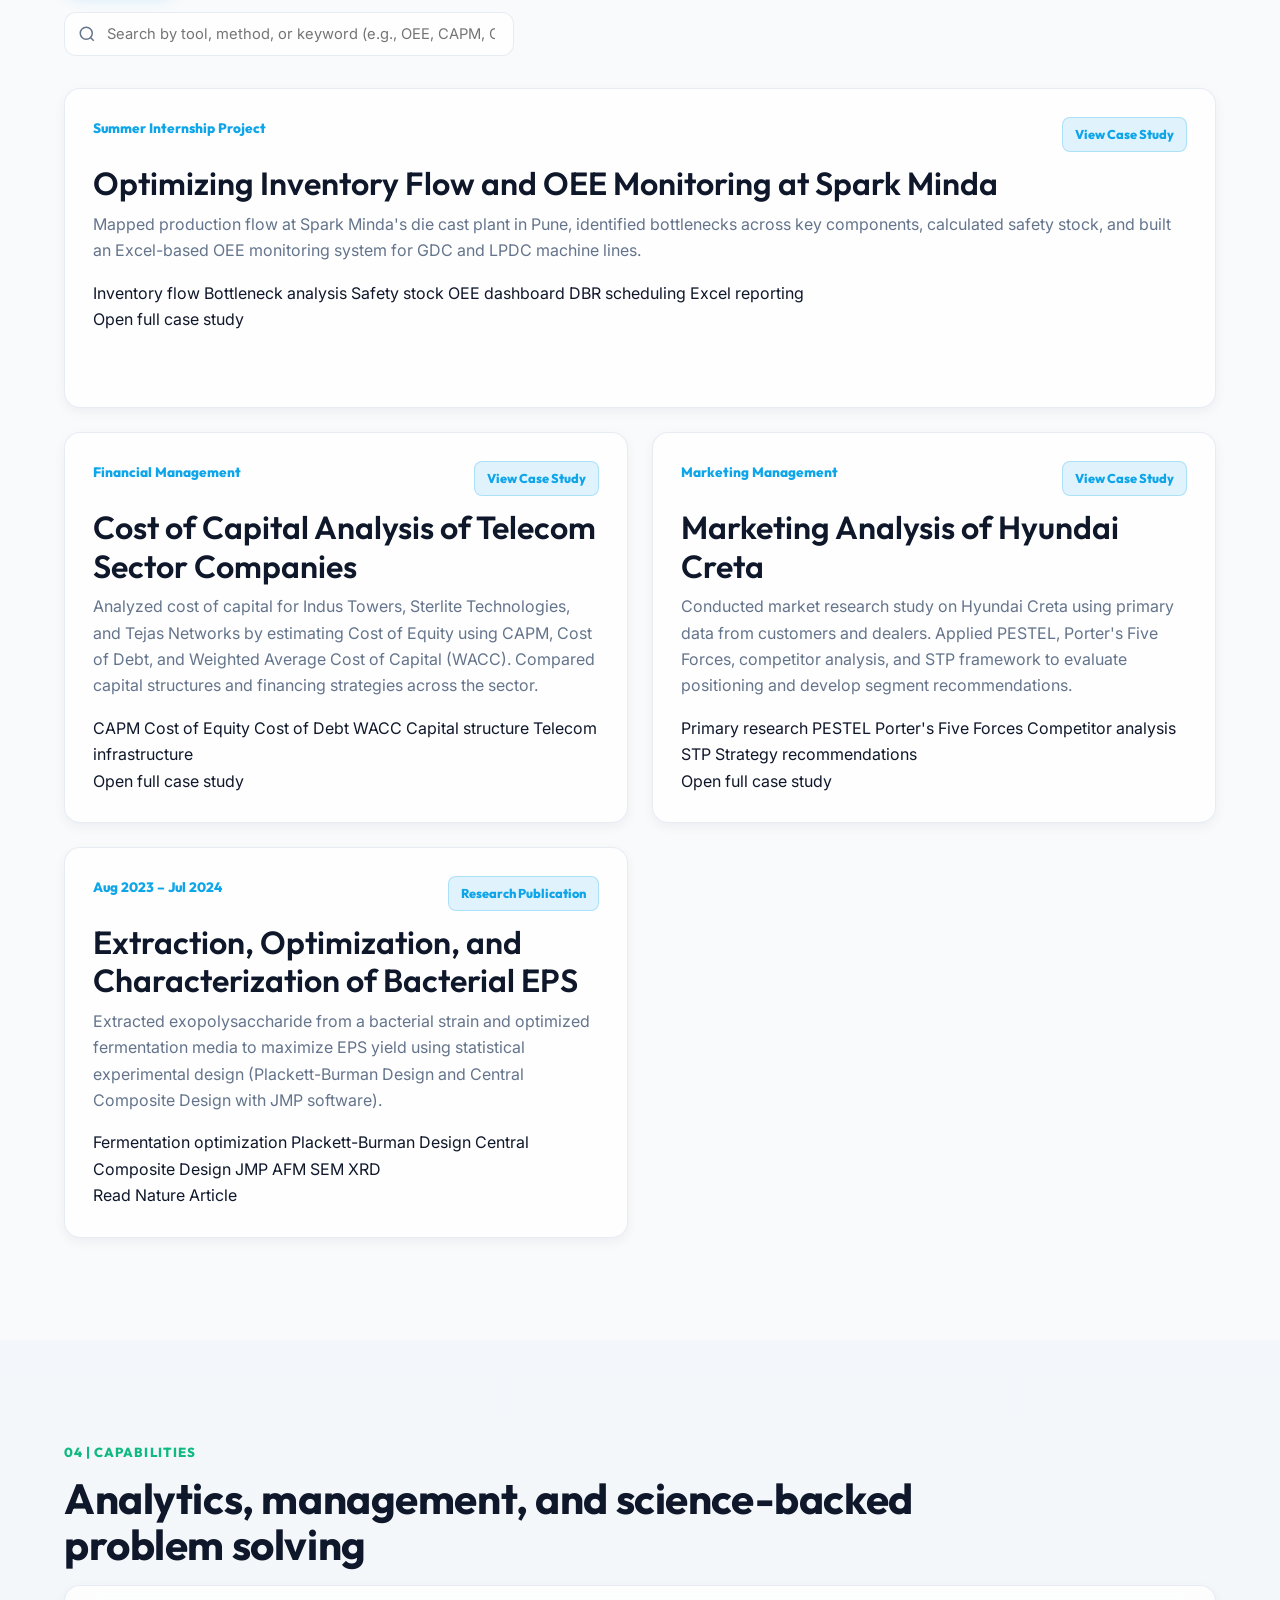
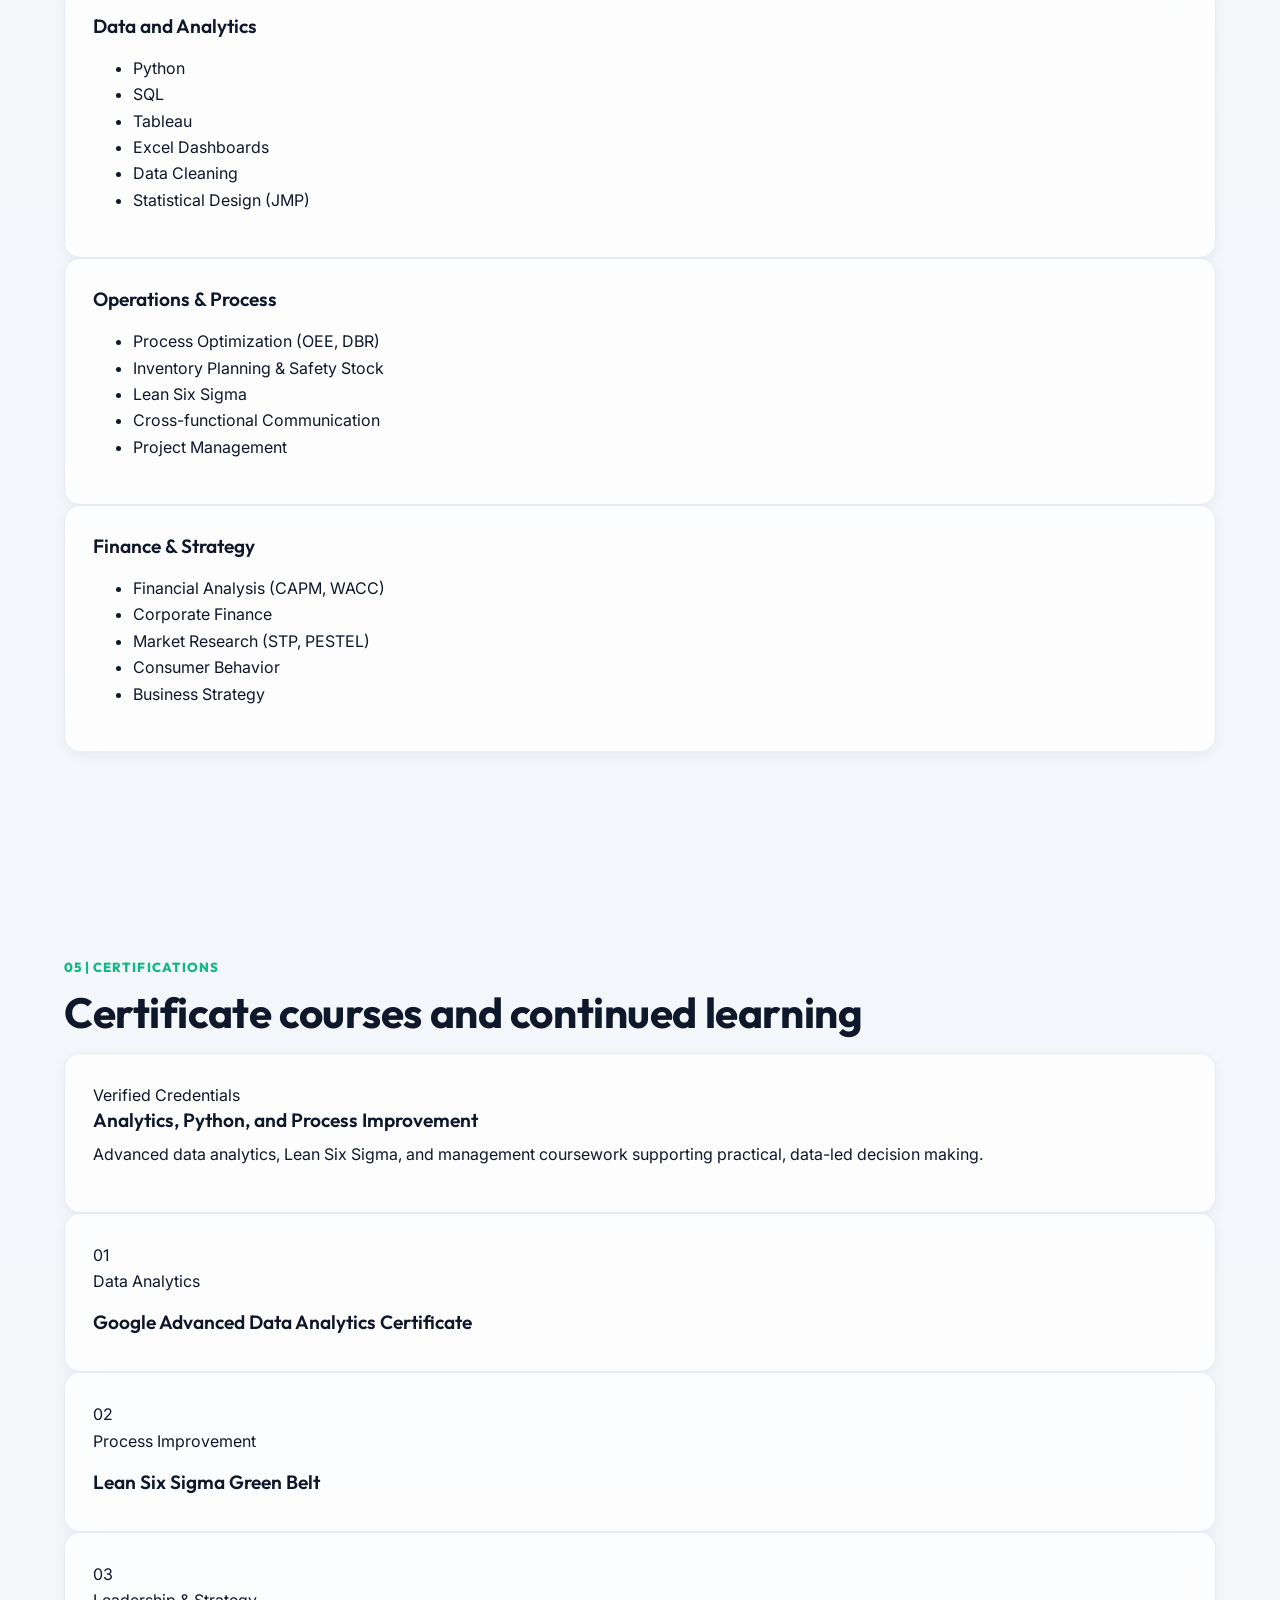
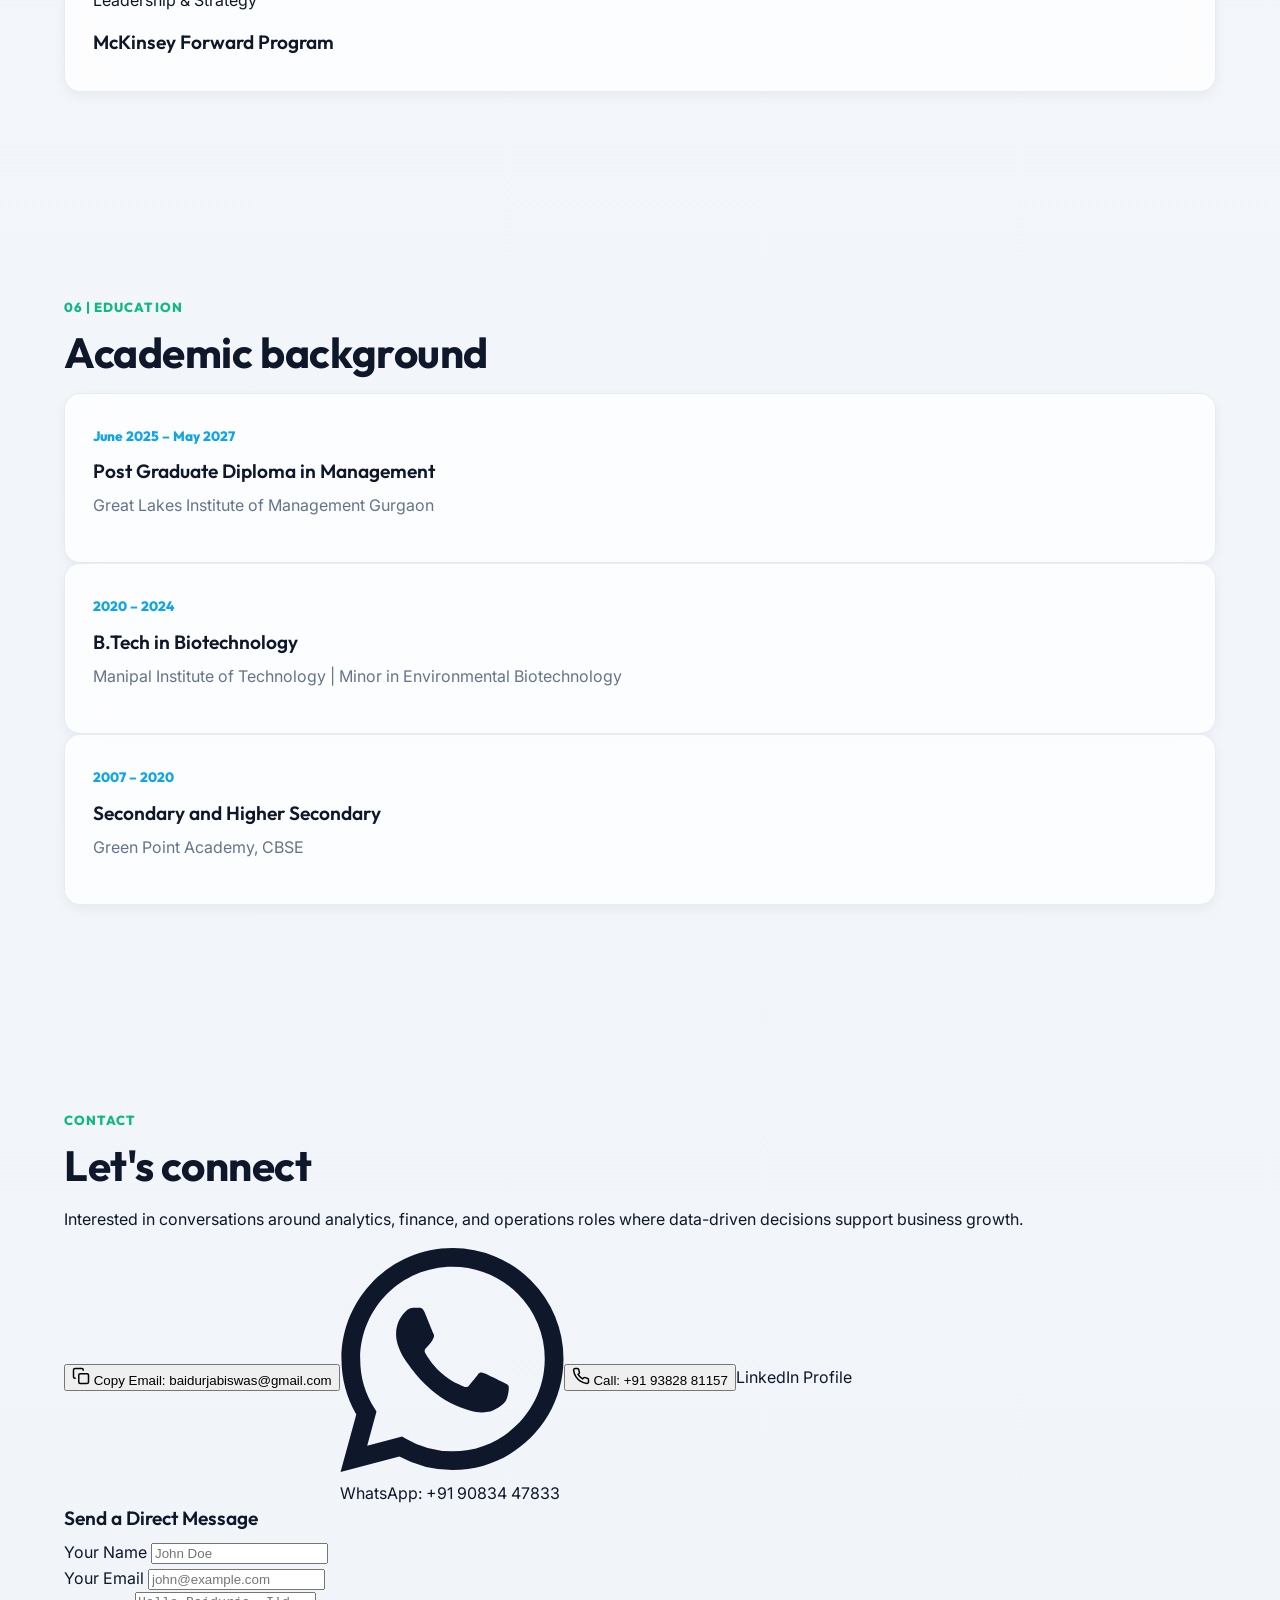
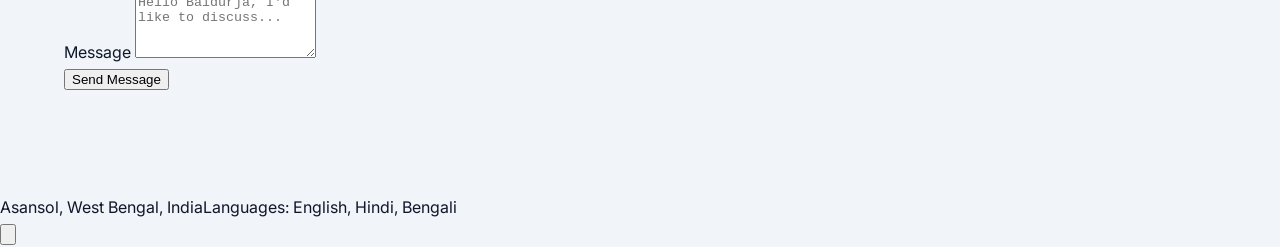
==== commit 244cf935: "Update WhatsApp contact number to 9083447833 in Let's Connect section" ====
--- a/index.html
+++ b/index.html
@@ -384,7 +384,7 @@
               <svg viewBox="0 0 24 24" fill="currentColor">
                 <path d="M17.472 14.382c-.297-.149-1.758-.867-2.03-.967-.273-.099-.471-.148-.67.15-.197.297-.767.966-.94 1.164-.173.199-.347.223-.644.075-.297-.15-1.255-.463-2.39-1.475-.883-.788-1.48-1.761-1.653-2.059-.173-.297-.018-.458.13-.606.134-.133.298-.347.446-.52.149-.174.198-.298.298-.497.099-.198.05-.371-.025-.52-.075-.149-.669-1.612-.916-2.207-.242-.579-.487-.5-.669-.51-.173-.008-.371-.01-.57-.01-.198 0-.52.074-.792.372-.272.297-1.04 1.016-1.04 2.479 0 1.462 1.065 2.875 1.213 3.074.149.198 2.096 3.2 5.077 4.487.709.306 1.262.489 1.694.625.712.227 1.36.195 1.871.118.571-.085 1.758-.719 2.006-1.413.248-.694.248-1.289.173-1.413-.074-.124-.272-.198-.57-.347m-5.421 7.403h-.004a9.87 9.87 0 01-5.031-1.378l-.361-.214-3.741.982.998-3.648-.235-.374a9.86 9.86 0 01-1.51-5.26c.001-5.45 4.436-9.884 9.888-9.884 2.64 0 5.122 1.03 6.988 2.898a9.825 9.825 0 012.893 6.994c-.003 5.45-4.437 9.884-9.885 9.884m8.413-18.297A11.815 11.815 0 0012.05 0C5.495 0 .16 5.335.157 11.892c0 2.096.547 4.142 1.588 5.945L.057 24l6.305-1.654a11.882 11.882 0 005.683 1.448h.005c6.554 0 11.89-5.335 11.893-11.893a11.821 11.821 0 00-3.48-8.413z"/>
               </svg>
-              WhatsApp Message
+              WhatsApp: +91 90834 47833
             </a>
             <button type="button" data-copy="+919382881157" aria-label="Copy Phone number">
               <svg width="18" height="18" viewBox="0 0 24 24" fill="none" stroke="currentColor" stroke-width="2">
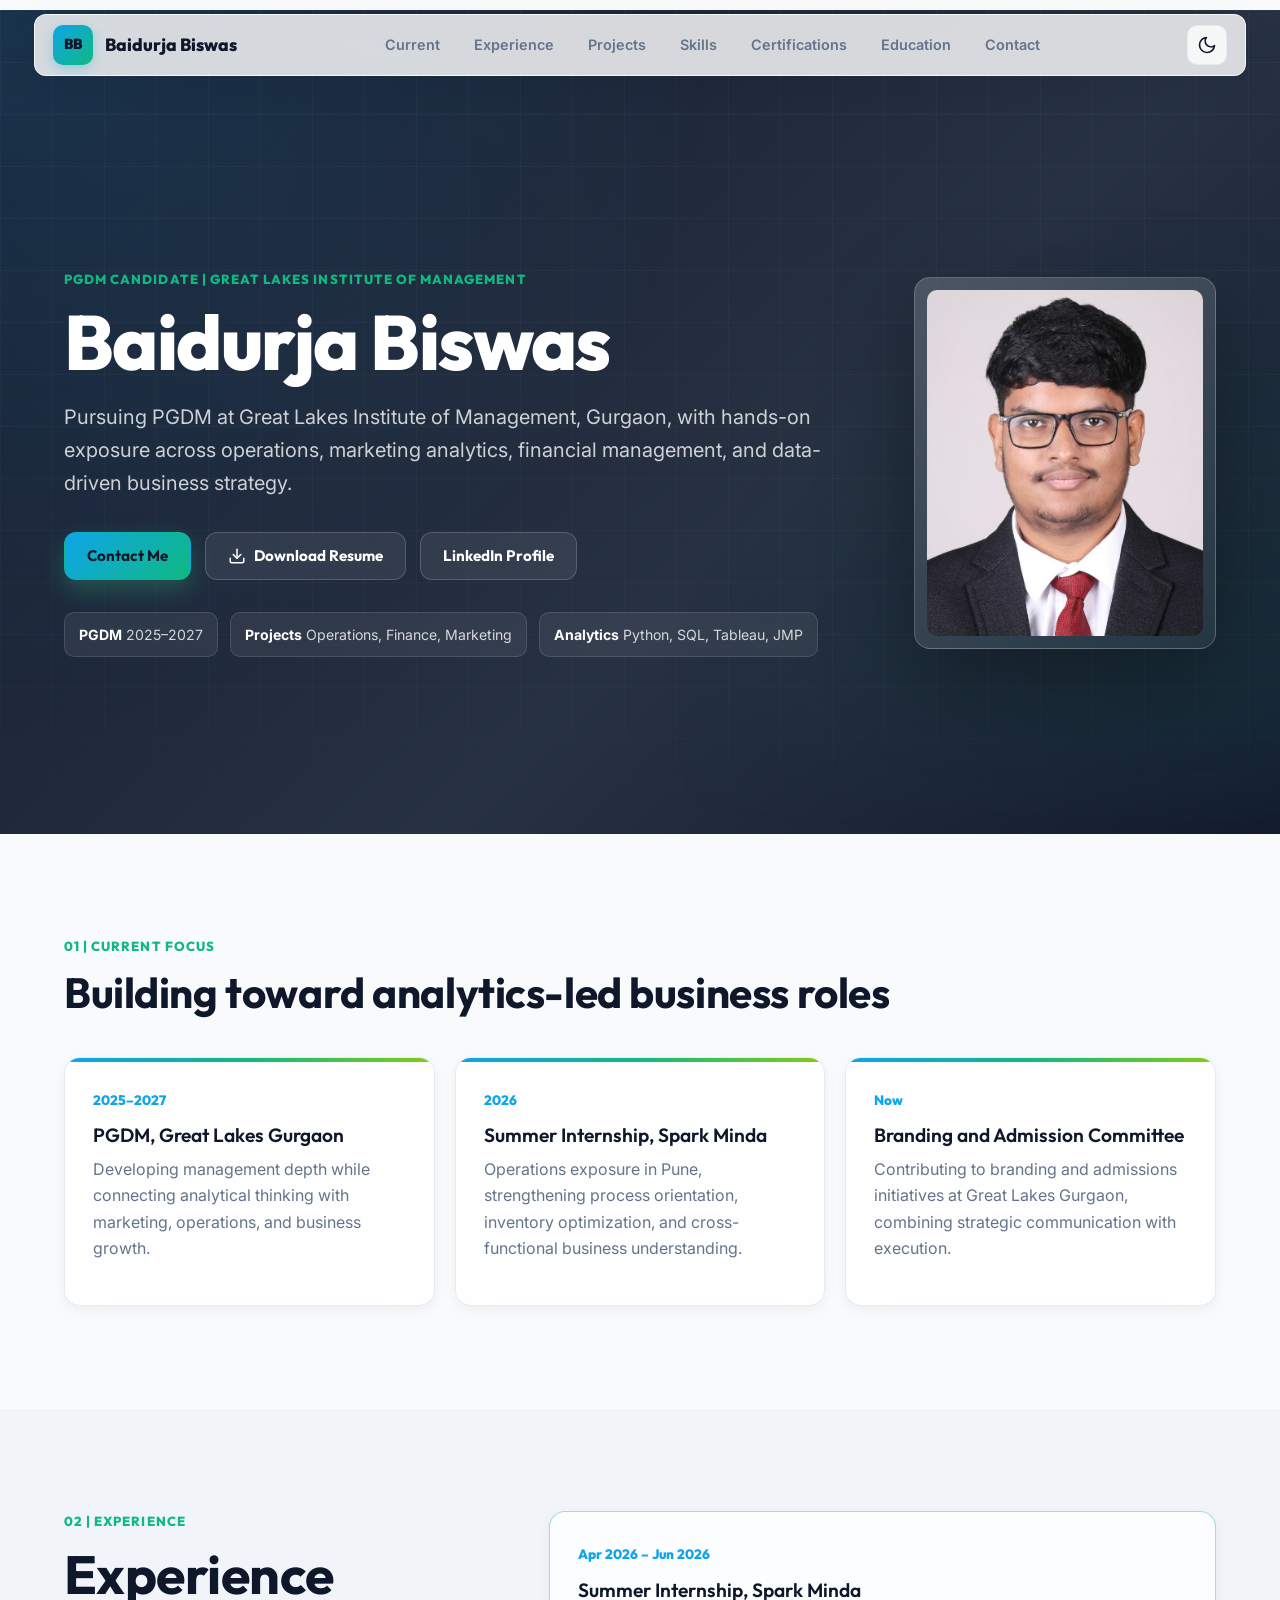
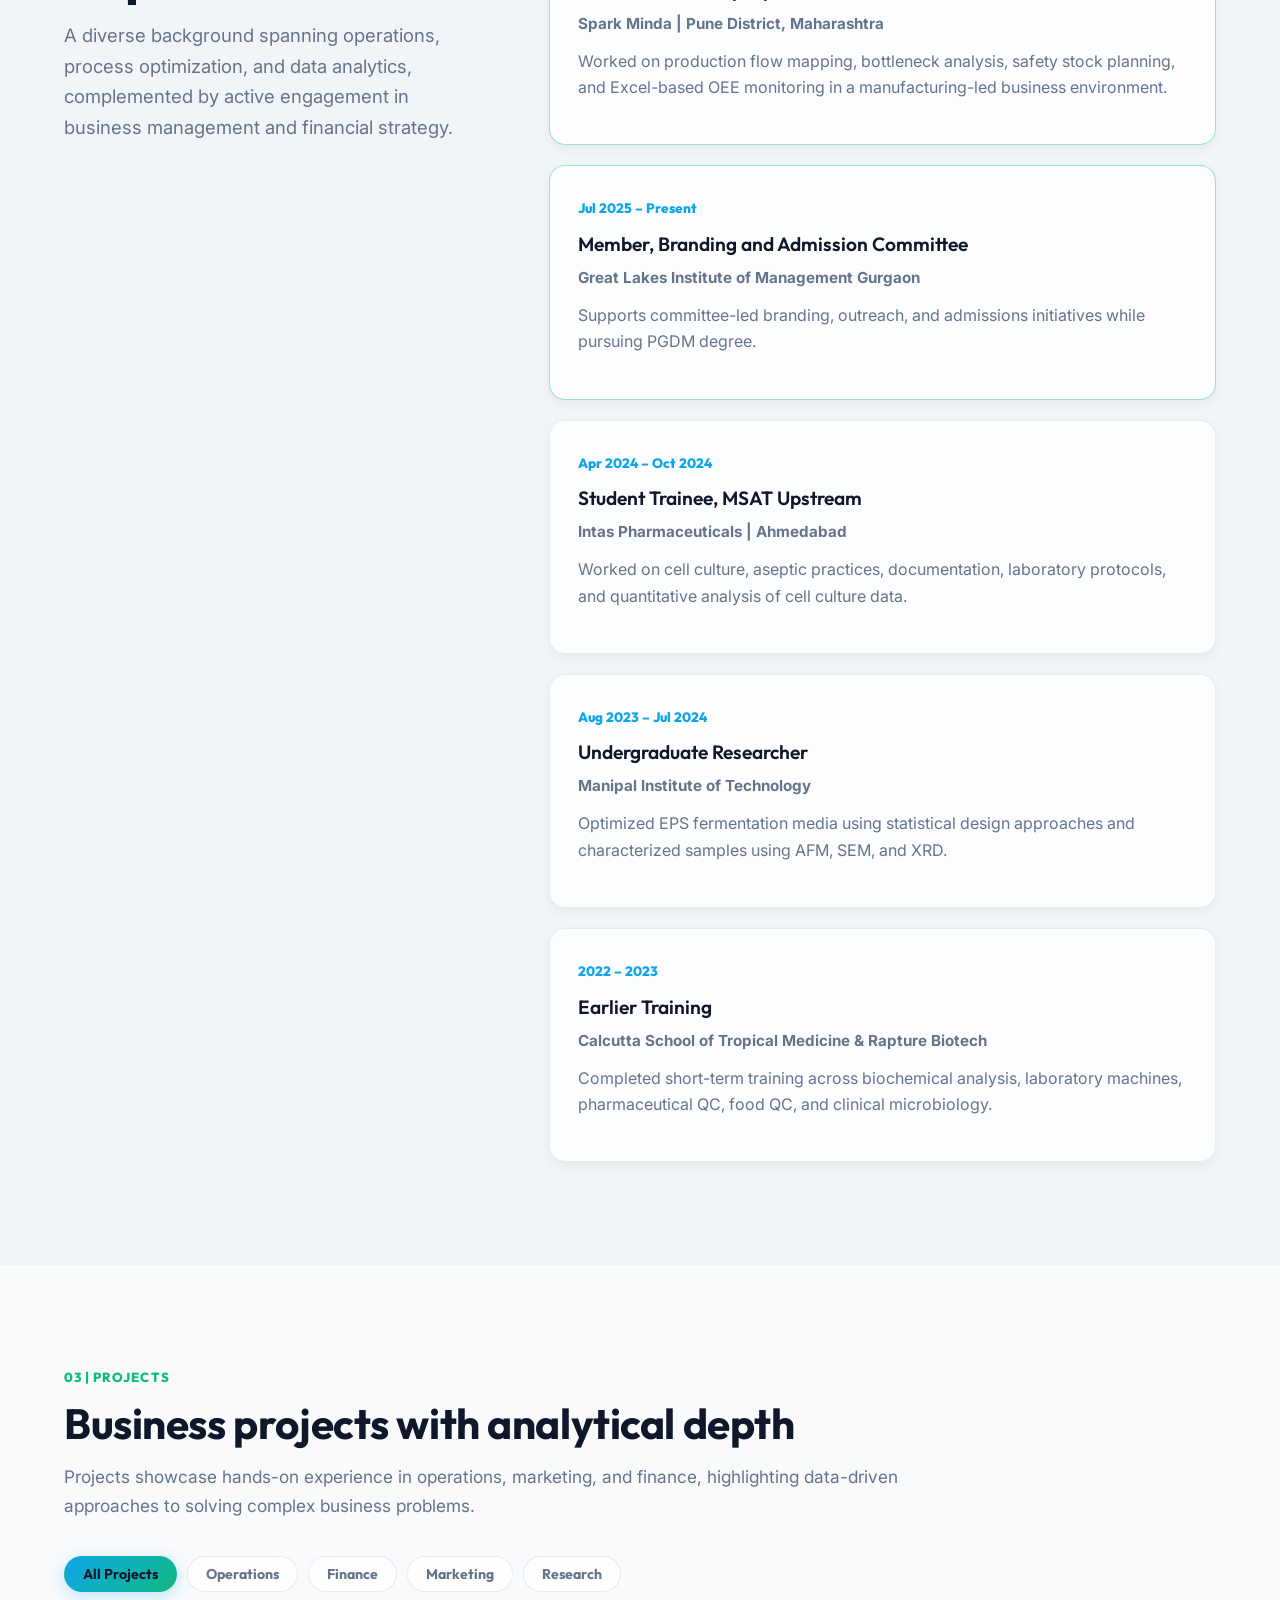
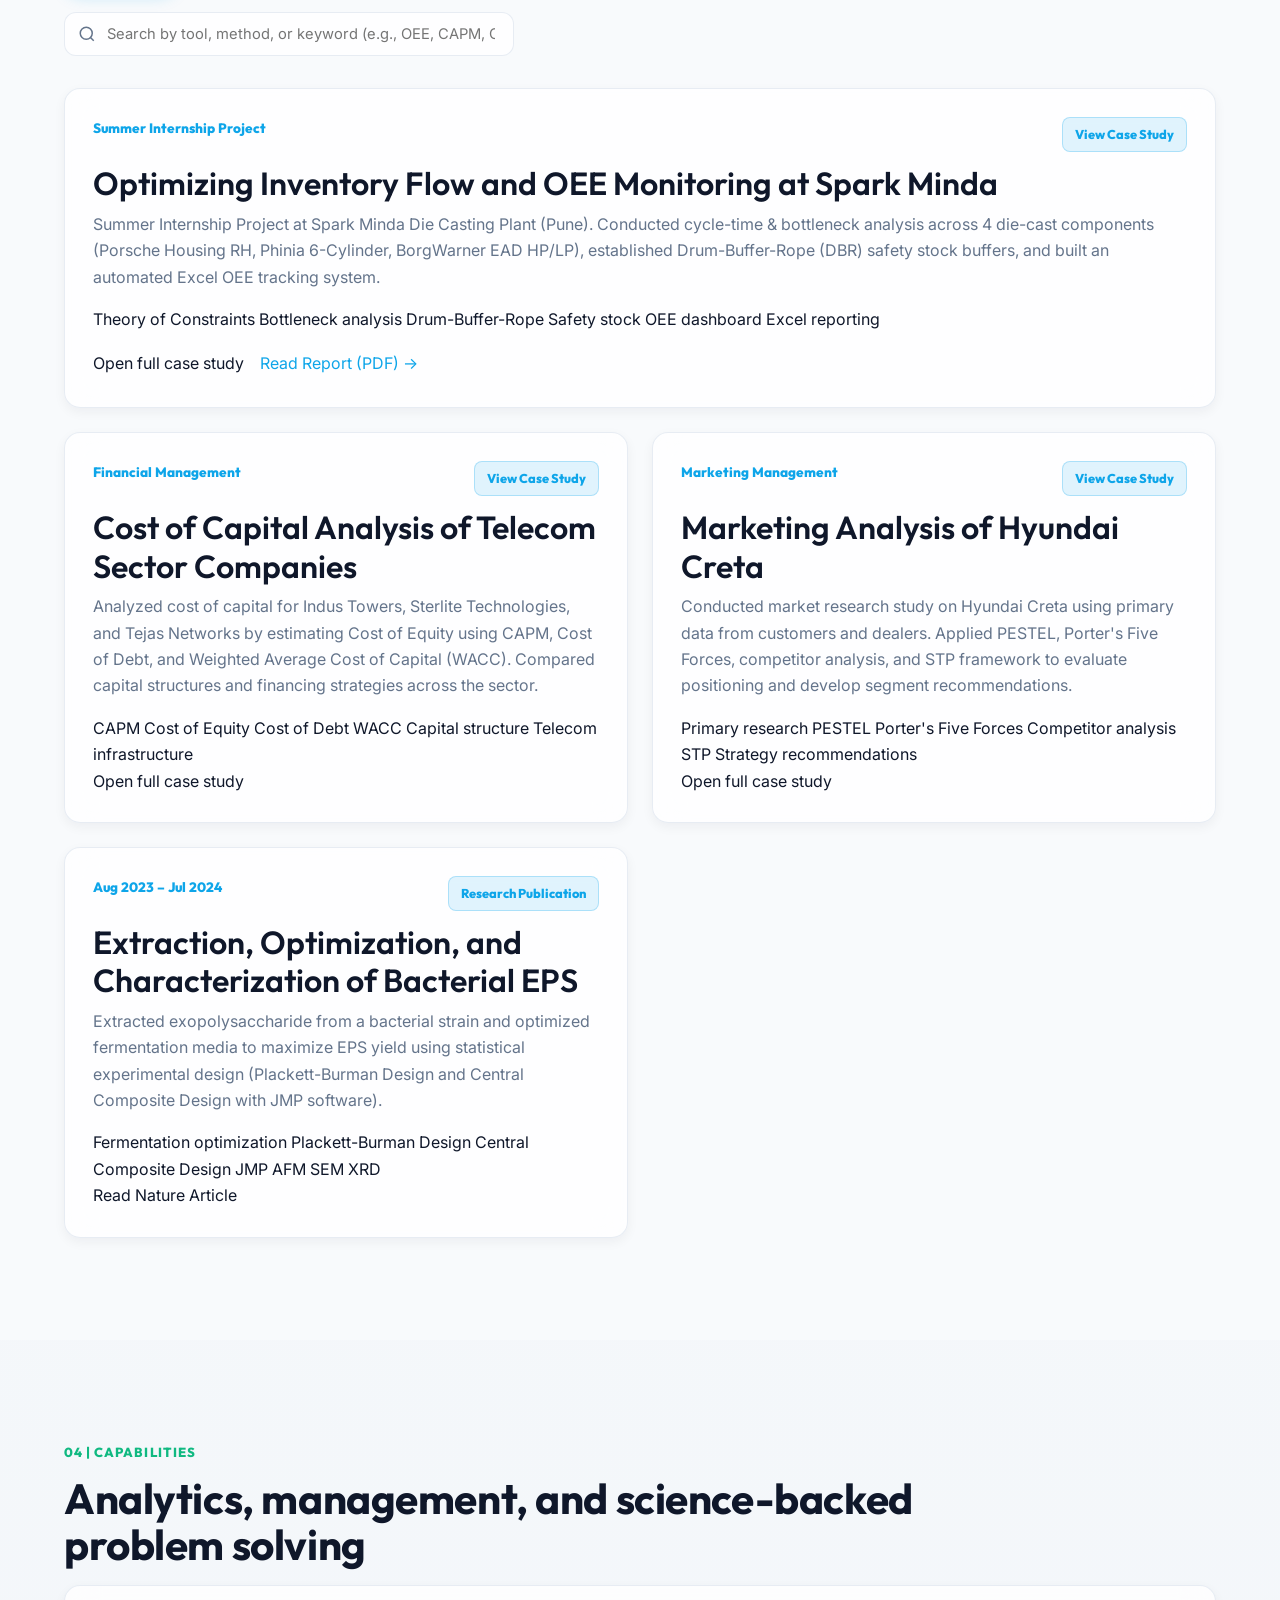
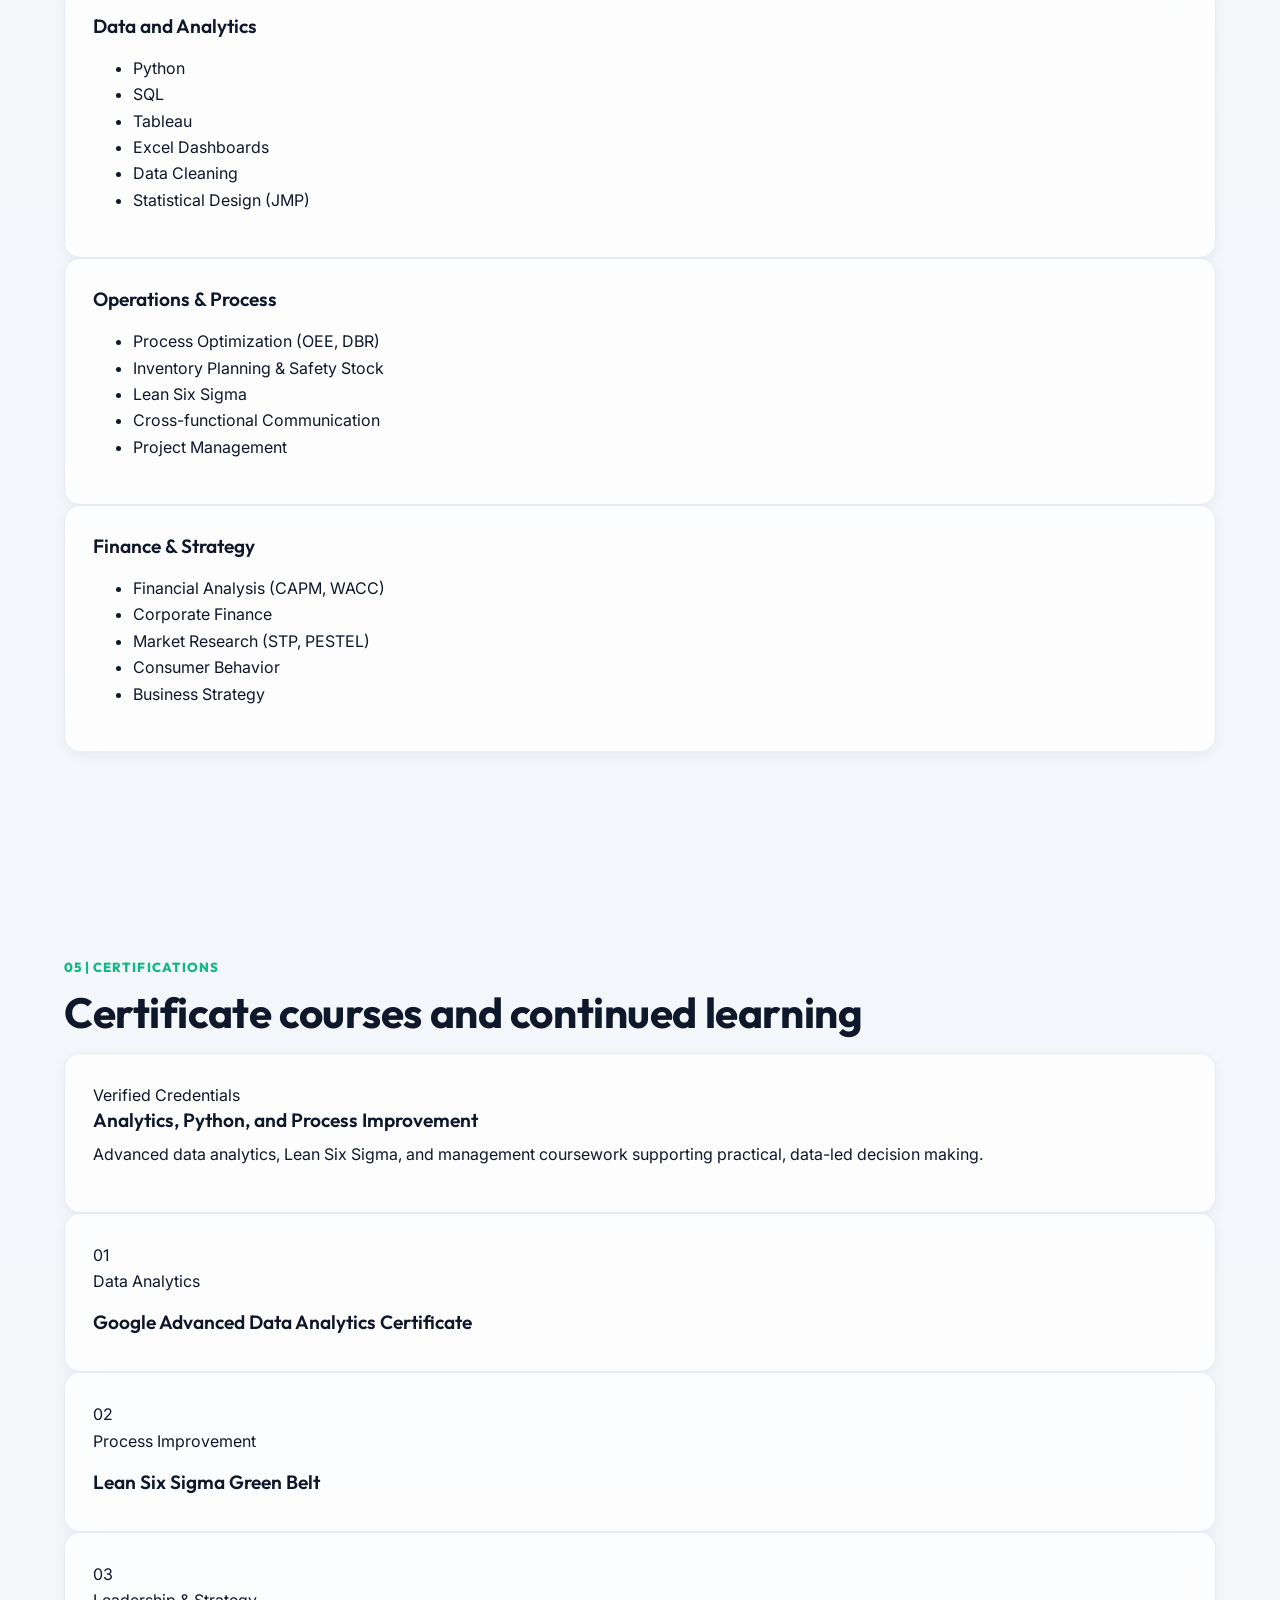
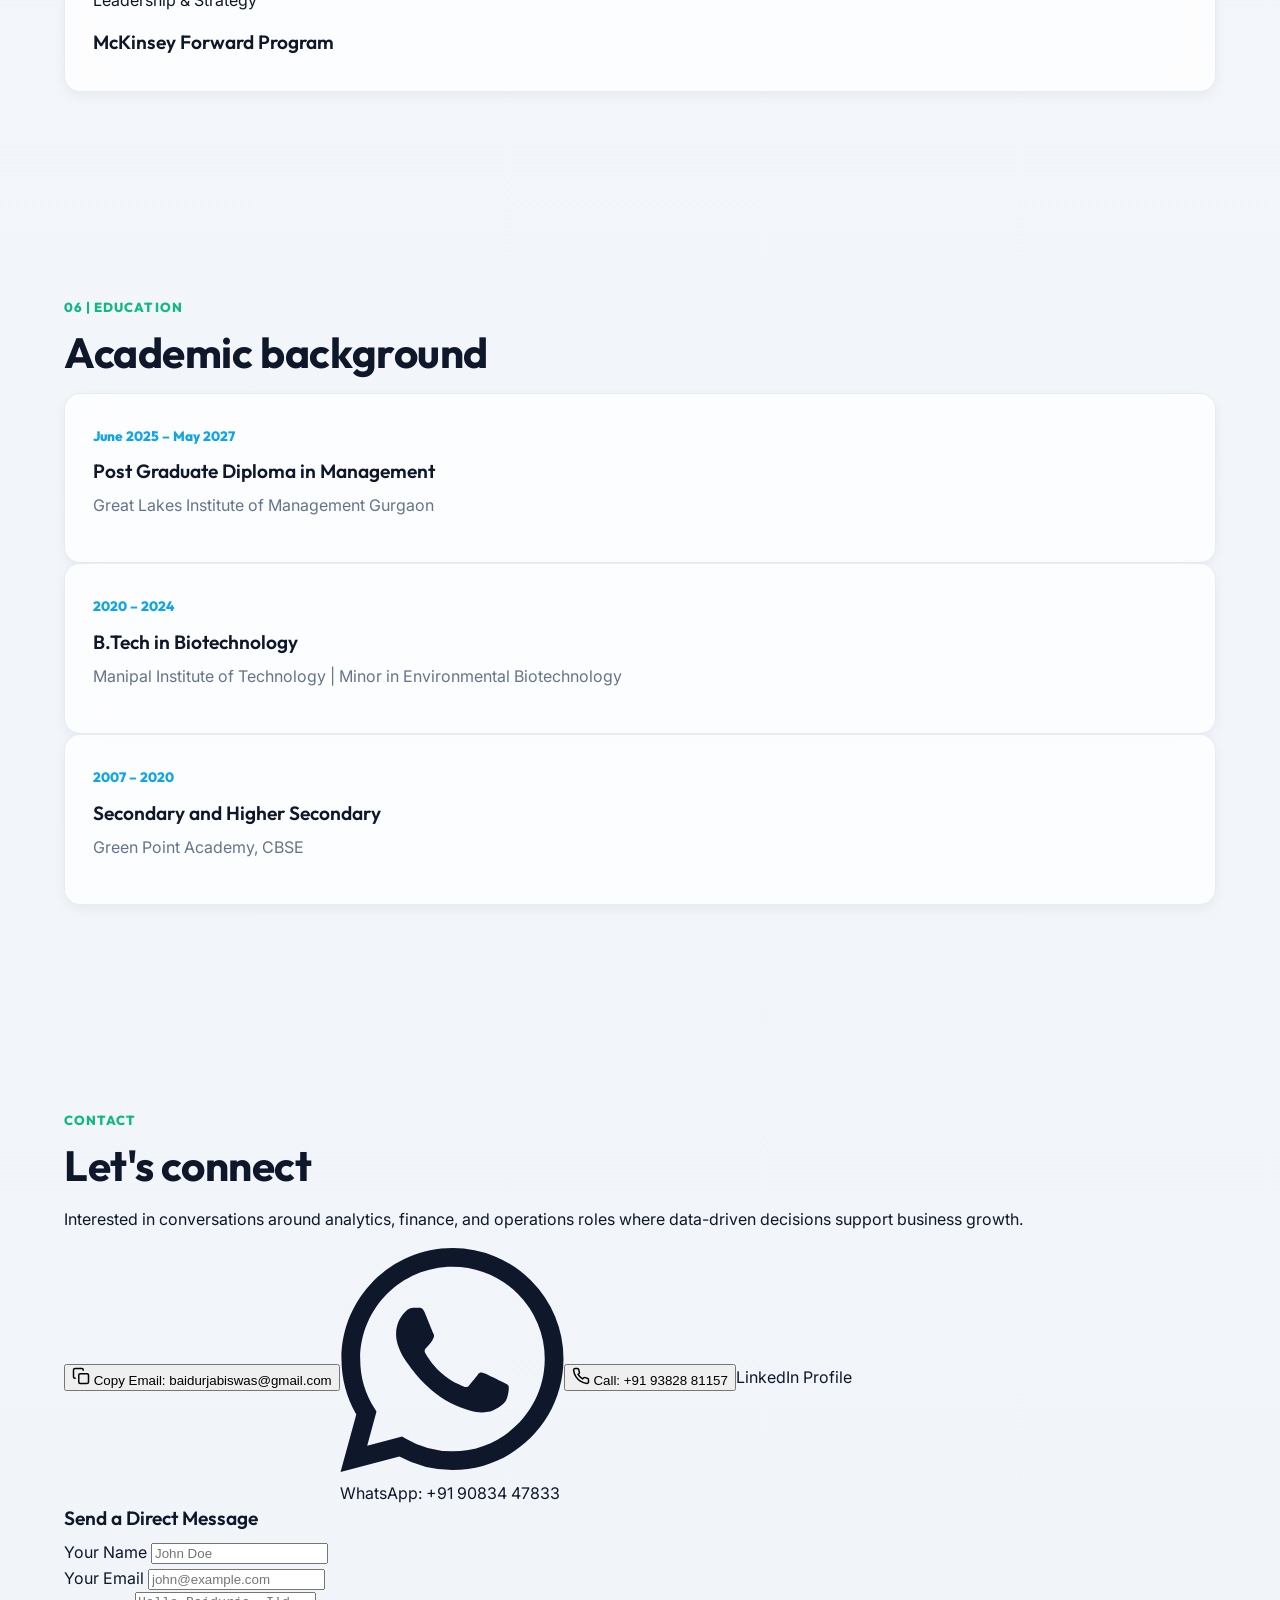
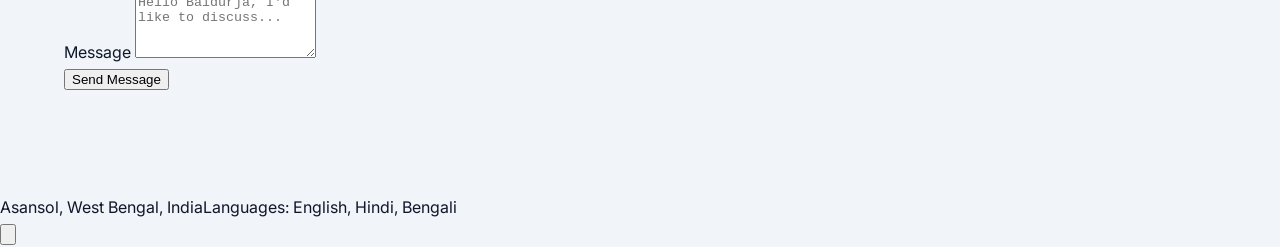
==== commit 77a224ae: "Update Spark Minda inventory optimization project with report data & add Read Report button" ====
--- a/index.html
+++ b/index.html
@@ -182,18 +182,20 @@
             </div>
             <h3>Optimizing Inventory Flow and OEE Monitoring at Spark Minda</h3>
             <p>
-              Mapped production flow at Spark Minda's die cast plant in Pune, identified bottlenecks across key components, calculated safety stock,
-              and built an Excel-based OEE monitoring system for GDC and LPDC machine lines.
+              Summer Internship Project at Spark Minda Die Casting Plant (Pune). Conducted cycle-time & bottleneck analysis across 4 die-cast components (Porsche Housing RH, Phinia 6-Cylinder, BorgWarner EAD HP/LP), established Drum-Buffer-Rope (DBR) safety stock buffers, and built an automated Excel OEE tracking system.
             </p>
             <div class="project-tags" aria-label="Project tools and methods">
-              <span>Inventory flow</span>
+              <span>Theory of Constraints</span>
               <span>Bottleneck analysis</span>
+              <span>Drum-Buffer-Rope</span>
               <span>Safety stock</span>
               <span>OEE dashboard</span>
-              <span>DBR scheduling</span>
               <span>Excel reporting</span>
             </div>
-            <span class="project-link">Open full case study</span>
+            <div style="display: flex; gap: 16px; align-items: center; margin-top: 18px; flex-wrap: wrap;">
+              <span class="project-link">Open full case study</span>
+              <span class="project-link" style="color: var(--cyan);" onclick="event.preventDefault(); event.stopPropagation(); window.open('assets/Final_Report_P2511020.pdf', '_blank');">Read Report (PDF) &rarr;</span>
+            </div>
           </a>
 
           <a class="project-card business-project finance-project" data-category="finance" href="cost-of-capital-project.html" aria-label="Open Cost of Capital project detail page">
--- a/styles.css
+++ b/styles.css
@@ -1079,3 +1079,97 @@
   stroke: currentColor;
   stroke-width: 2.5;
 }
+
+/* Data Table Styles */
+.case-table-wrapper {
+  overflow-x: auto;
+  margin-top: 24px;
+  border-radius: 12px;
+  border: 1px solid var(--border-card);
+  background: var(--bg-card);
+  box-shadow: var(--shadow-sm);
+}
+
+.case-table {
+  width: 100%;
+  border-collapse: collapse;
+  text-align: left;
+  font-size: 0.92rem;
+}
+
+.case-table th {
+  padding: 14px 18px;
+  background: rgba(56, 189, 248, 0.12);
+  color: var(--ink);
+  font-family: var(--font-heading);
+  font-weight: 700;
+  border-bottom: 2px solid var(--border-card);
+}
+
+.case-table td {
+  padding: 14px 18px;
+  border-bottom: 1px solid var(--border-card);
+  color: var(--muted);
+}
+
+.case-table tr:last-child td {
+  border-bottom: none;
+}
+
+.case-table tr:hover td {
+  background: rgba(56, 189, 248, 0.05);
+}
+
+.badge-bottleneck {
+  display: inline-block;
+  padding: 4px 10px;
+  border-radius: 6px;
+  font-size: 0.8rem;
+  font-weight: 700;
+  background: rgba(239, 68, 68, 0.15);
+  color: #ef4444;
+  border: 1px solid rgba(239, 68, 68, 0.3);
+}
+
+.badge-metric {
+  display: inline-block;
+  padding: 4px 10px;
+  border-radius: 6px;
+  font-size: 0.8rem;
+  font-weight: 700;
+  background: rgba(56, 189, 248, 0.15);
+  color: var(--cyan);
+  border: 1px solid rgba(56, 189, 248, 0.3);
+}
+
+/* Report Banner CTA */
+.report-cta-card {
+  display: flex;
+  align-items: center;
+  justify-content: space-between;
+  gap: 24px;
+  padding: 32px;
+  margin-top: 40px;
+  background: linear-gradient(135deg, rgba(37, 99, 235, 0.2), rgba(45, 212, 191, 0.15));
+  border: 1px solid rgba(56, 189, 248, 0.3);
+  border-radius: 16px;
+  backdrop-filter: blur(16px);
+}
+
+.report-cta-card h3 {
+  margin-bottom: 6px;
+  font-size: 1.35rem;
+  color: var(--ink);
+}
+
+.report-cta-card p {
+  margin: 0;
+  color: var(--muted);
+}
+
+@media (max-width: 768px) {
+  .report-cta-card {
+    flex-direction: column;
+    align-items: flex-start;
+  }
+}
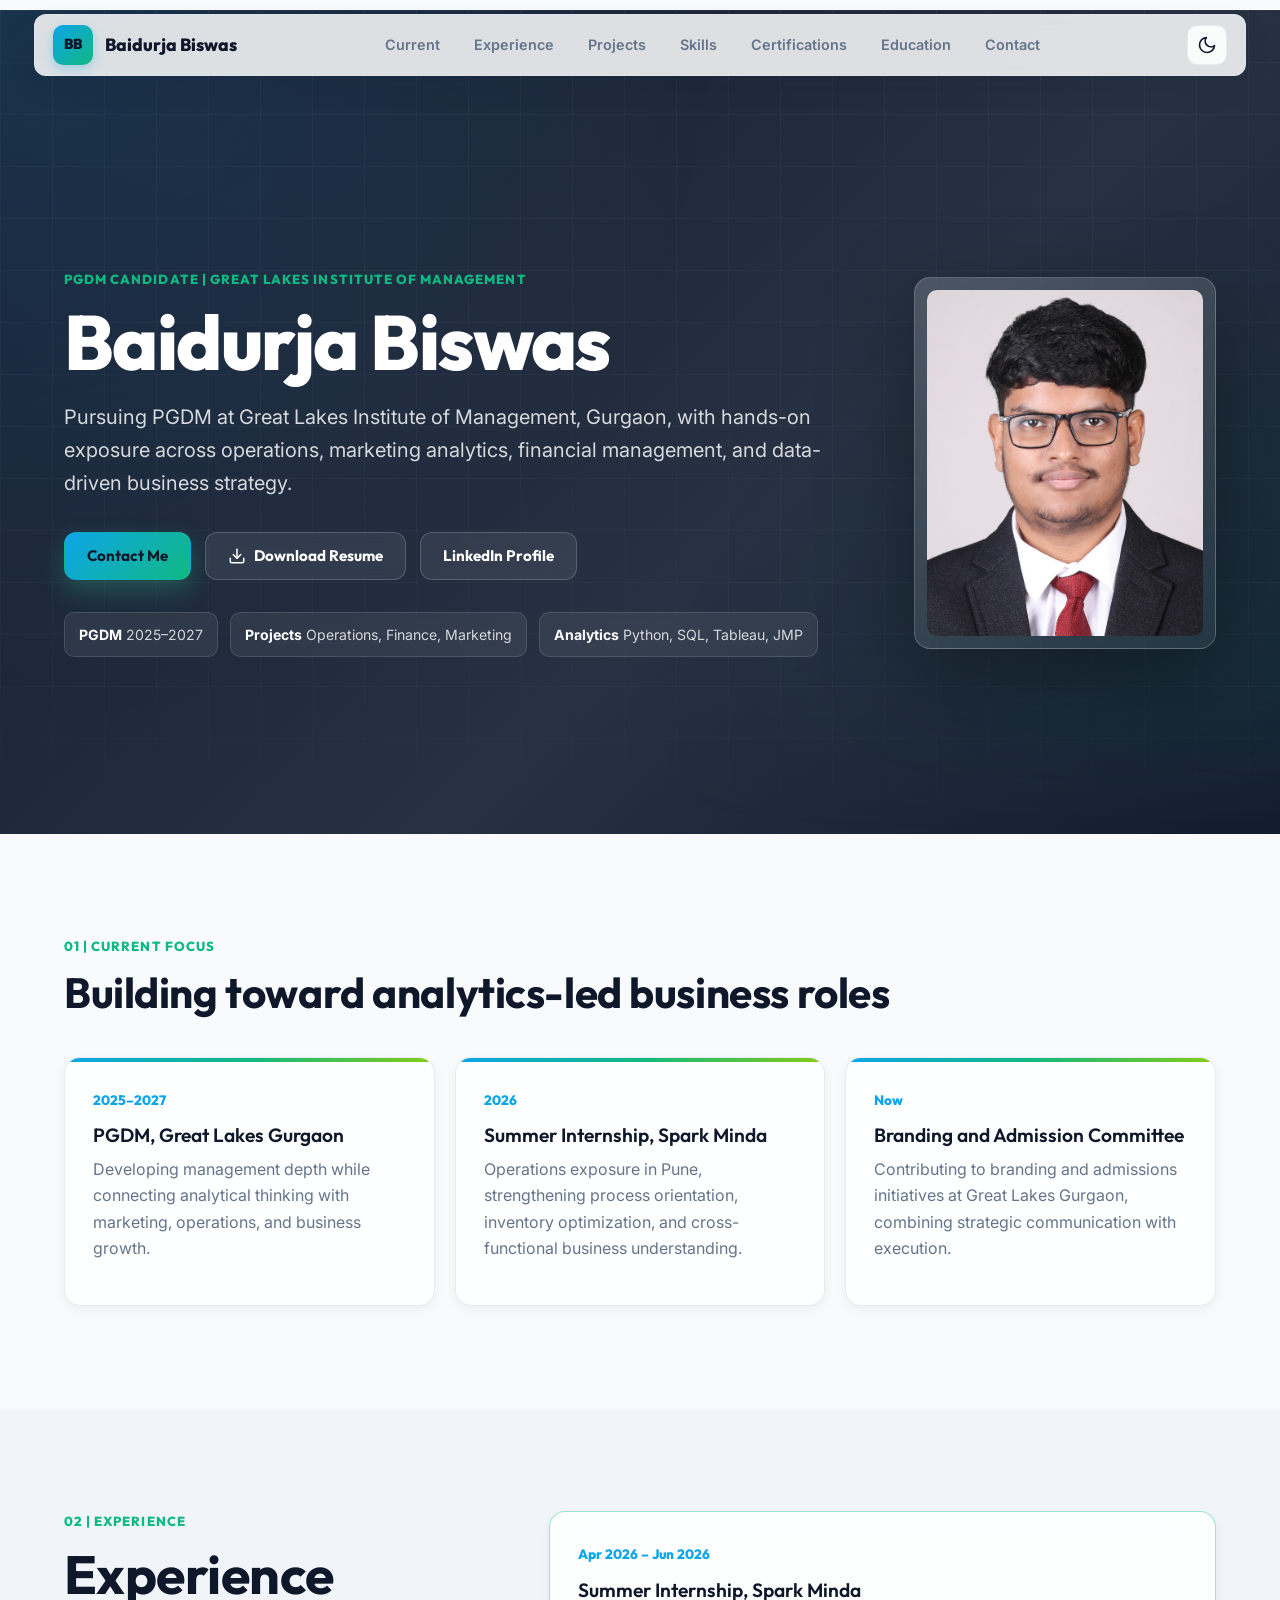
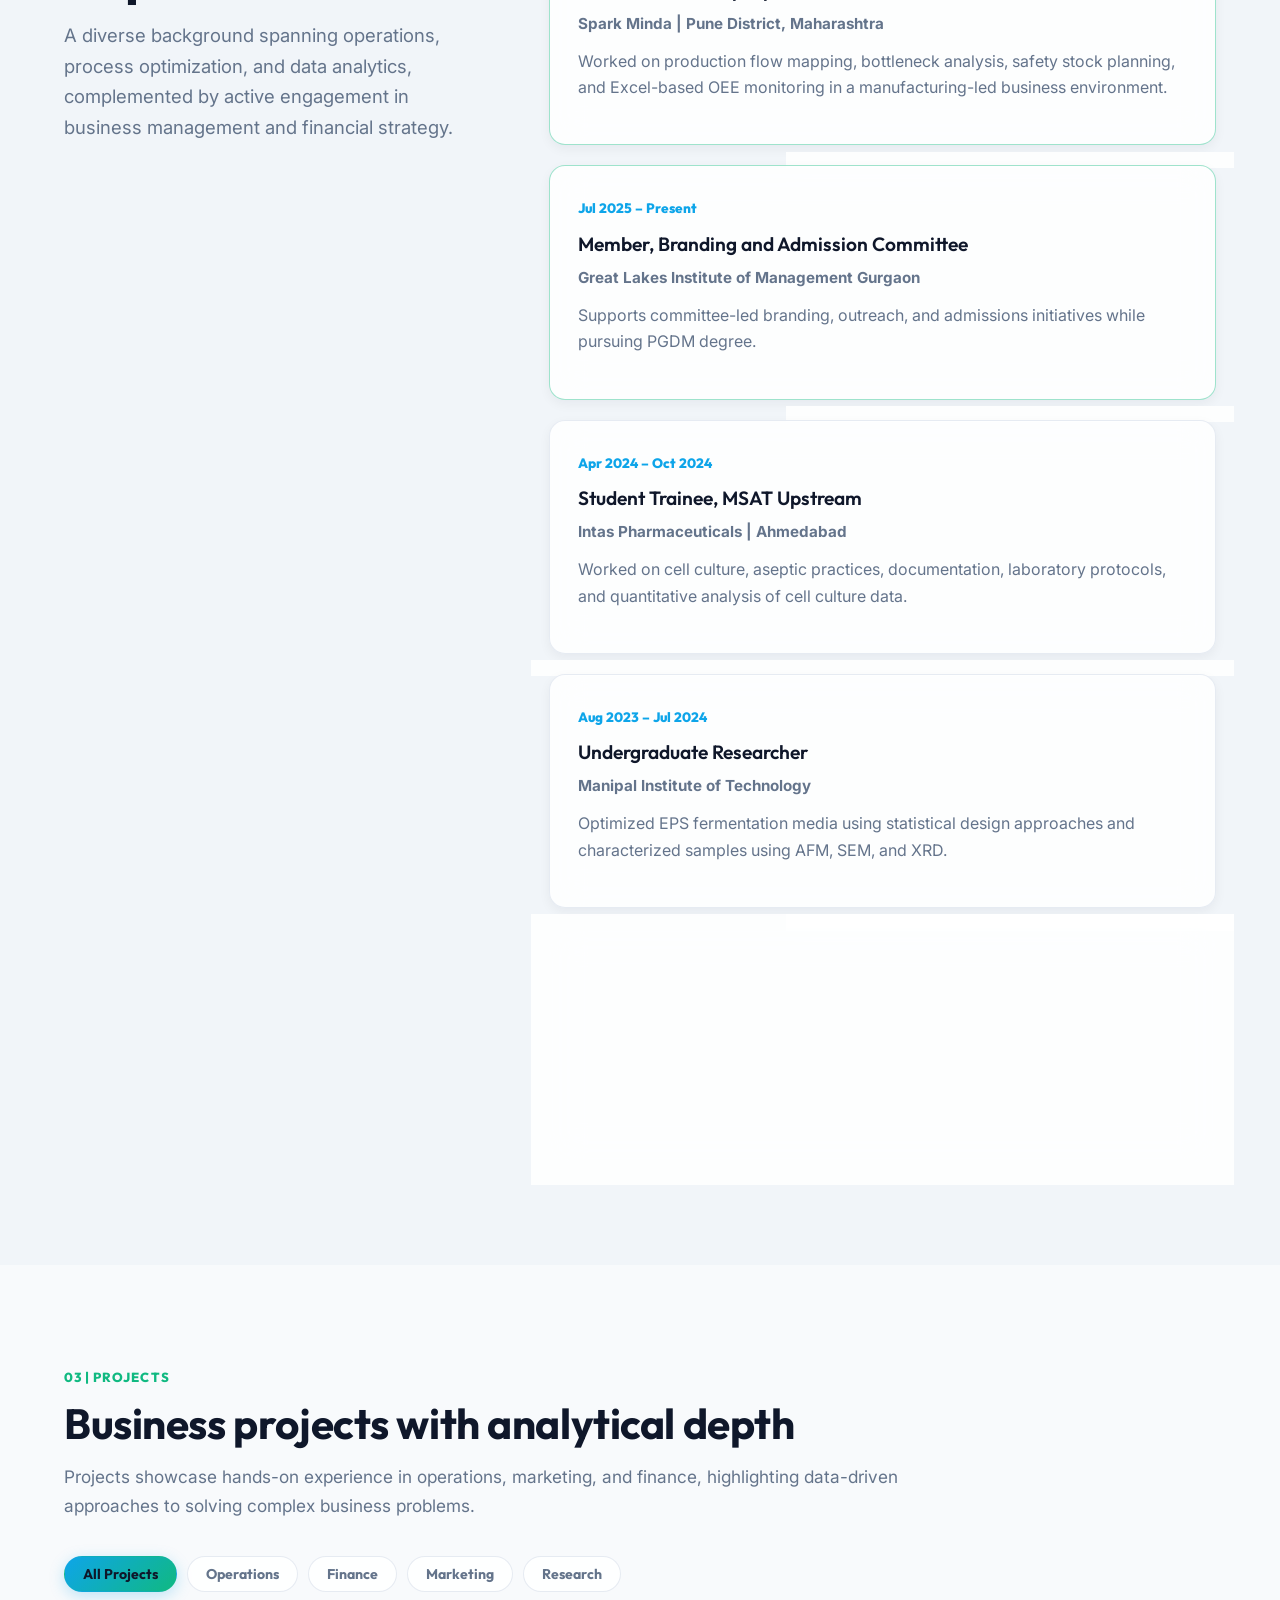
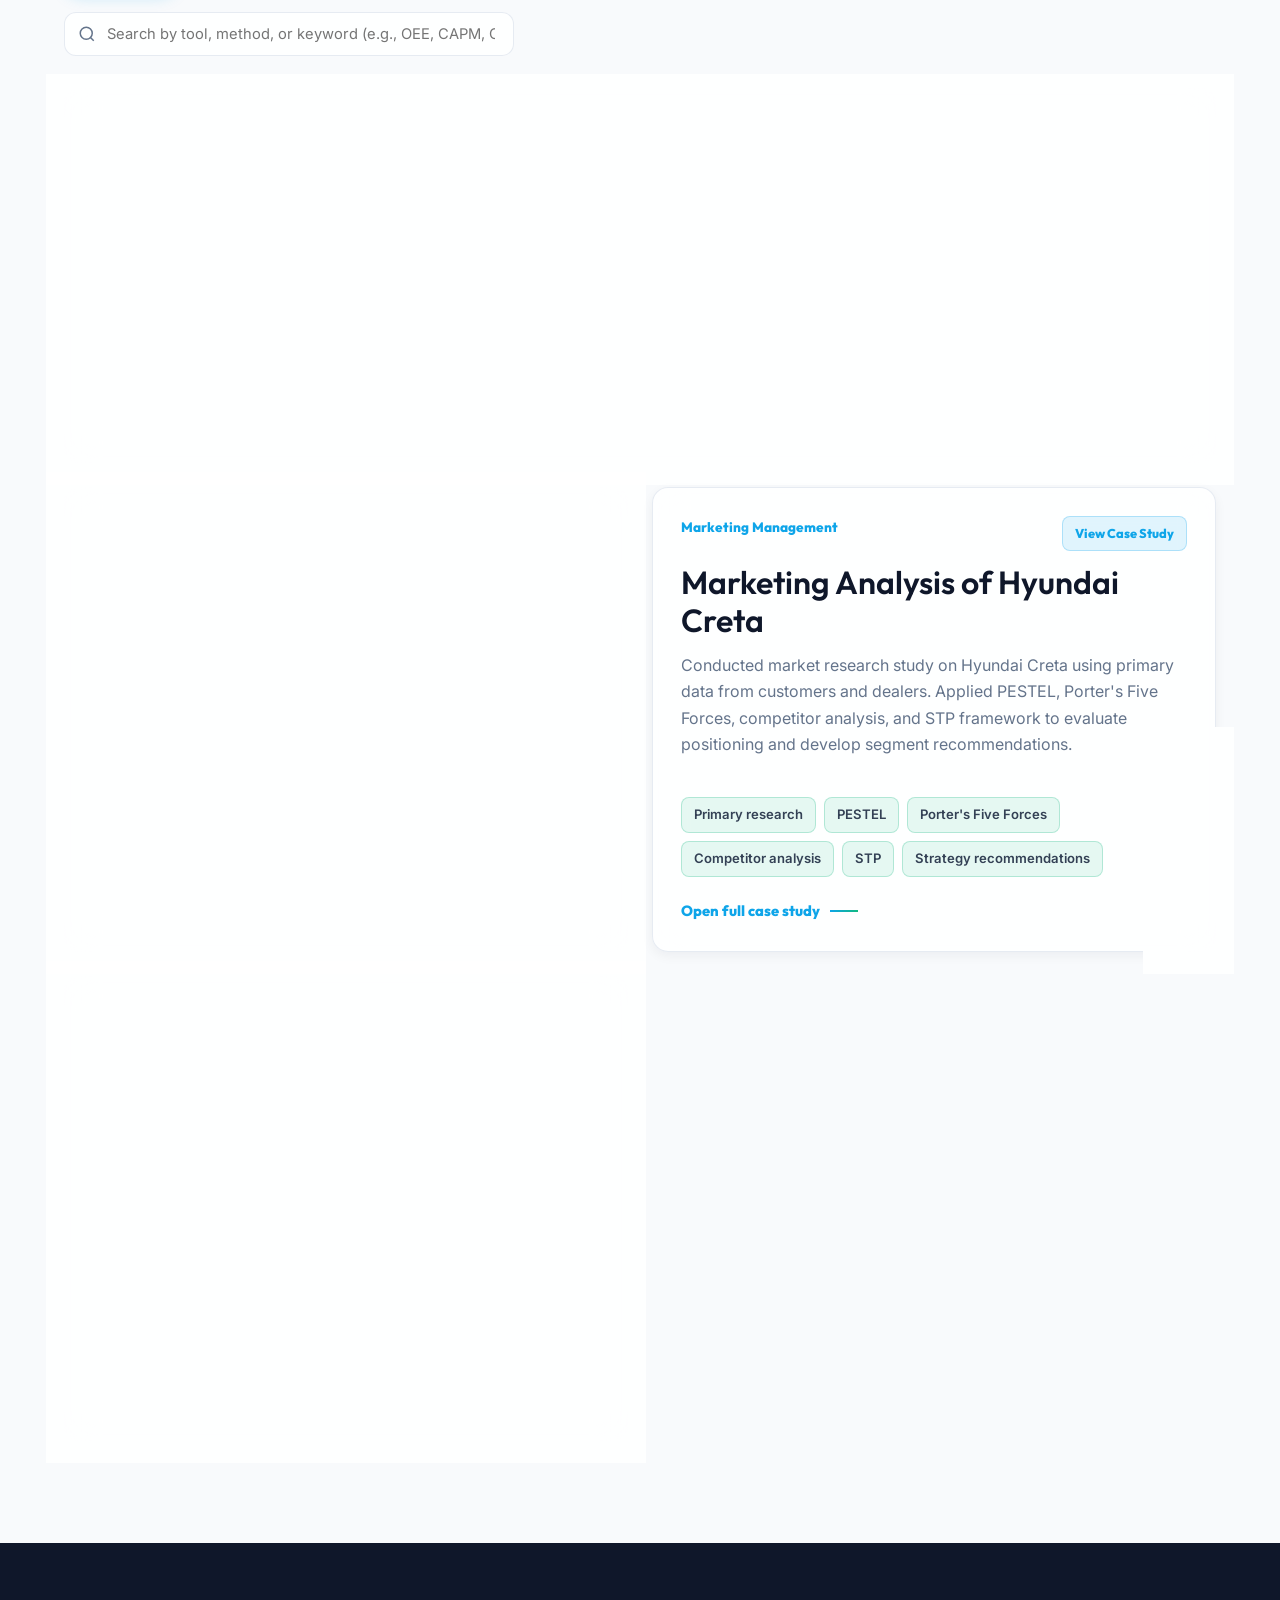
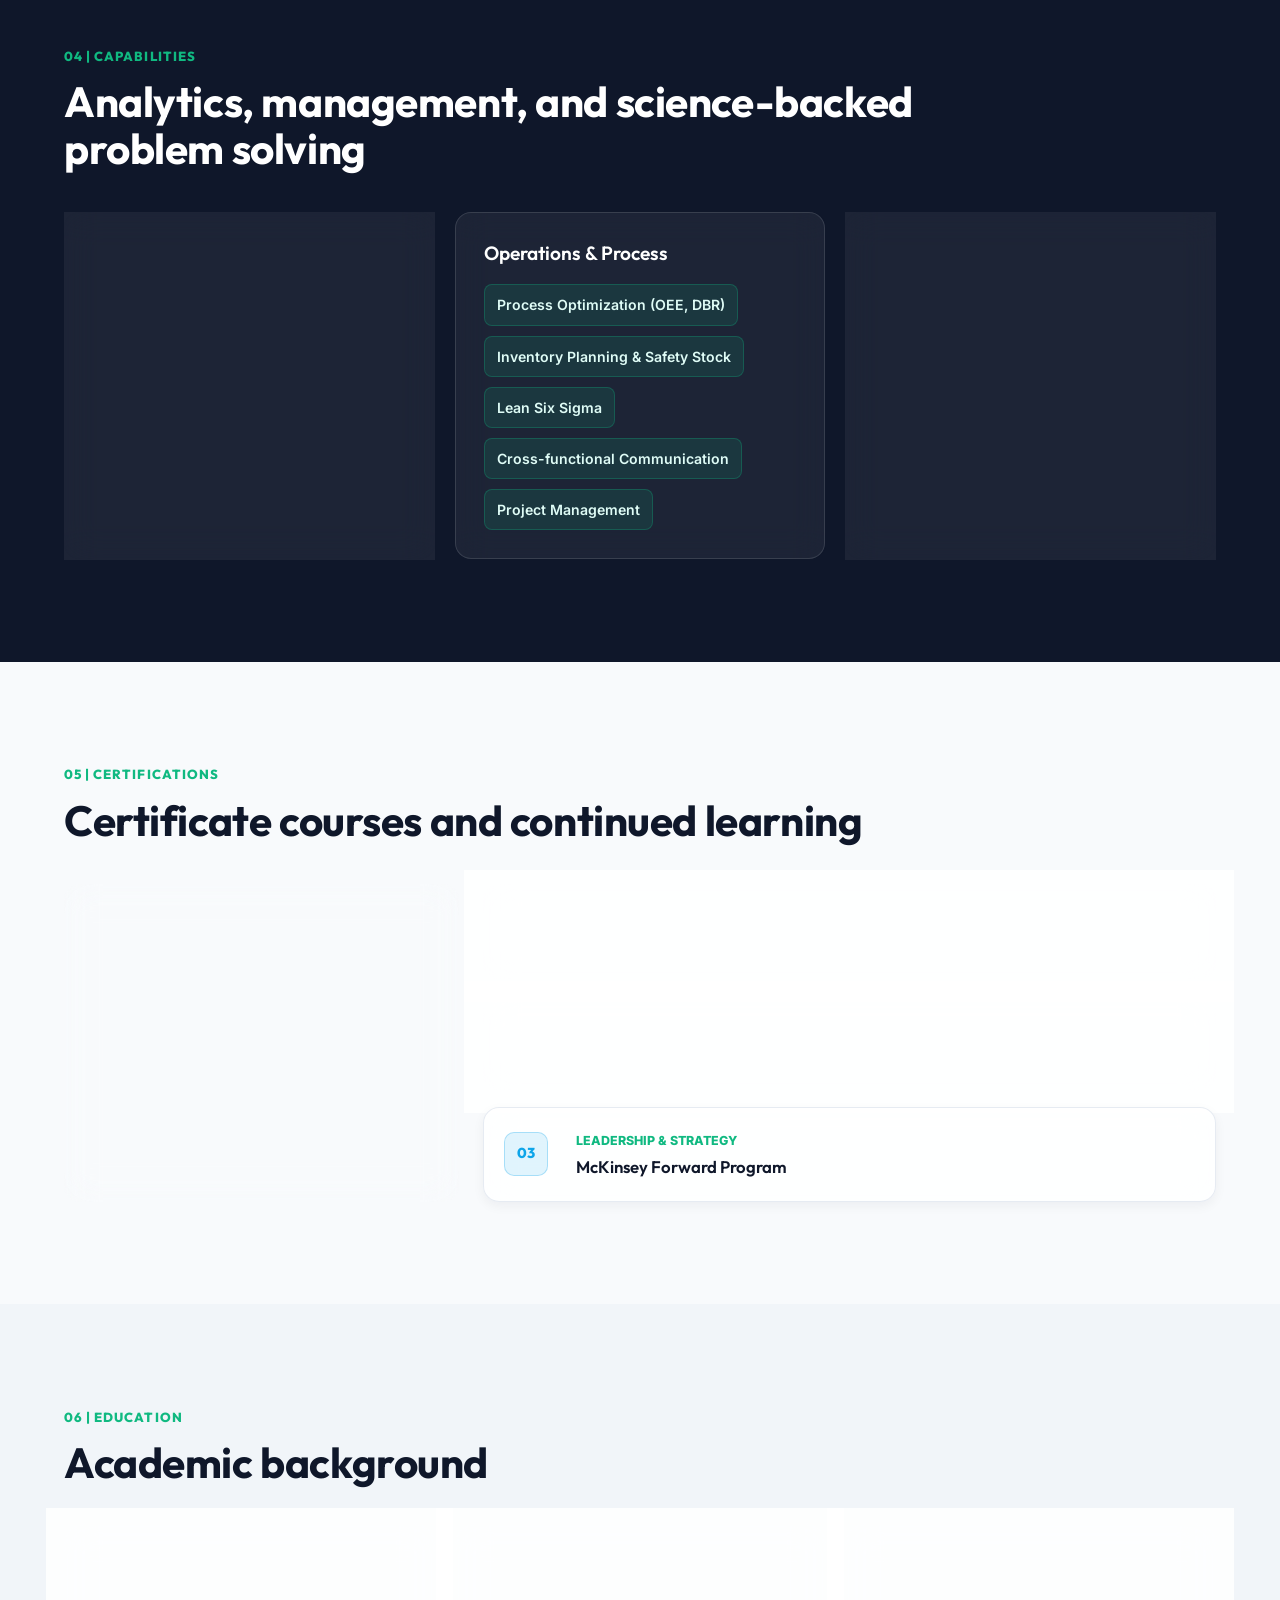
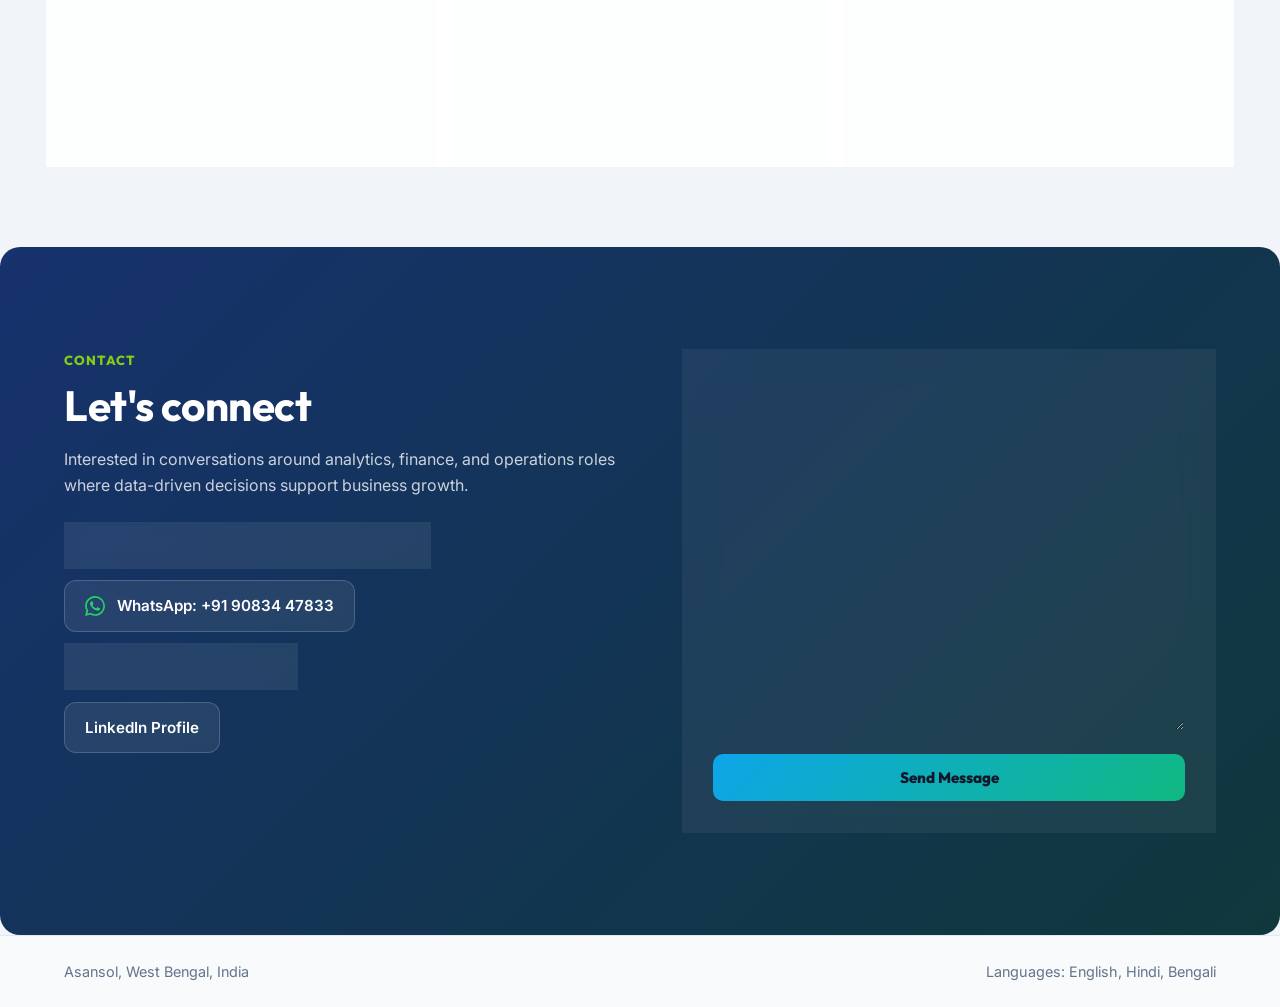
==== commit 5660eb6c: "Fix case study layouts, card styling, and WhatsApp icon sizing in styles.css" ====
--- a/index.html
+++ b/index.html
@@ -383,7 +383,7 @@
               Copy Email: baidurjabiswas@gmail.com
             </button>
             <a href="https://wa.me/919083447833" target="_blank" rel="noreferrer" class="whatsapp-link">
-              <svg viewBox="0 0 24 24" fill="currentColor">
+              <svg width="20" height="20" viewBox="0 0 24 24" fill="currentColor">
                 <path d="M17.472 14.382c-.297-.149-1.758-.867-2.03-.967-.273-.099-.471-.148-.67.15-.197.297-.767.966-.94 1.164-.173.199-.347.223-.644.075-.297-.15-1.255-.463-2.39-1.475-.883-.788-1.48-1.761-1.653-2.059-.173-.297-.018-.458.13-.606.134-.133.298-.347.446-.52.149-.174.198-.298.298-.497.099-.198.05-.371-.025-.52-.075-.149-.669-1.612-.916-2.207-.242-.579-.487-.5-.669-.51-.173-.008-.371-.01-.57-.01-.198 0-.52.074-.792.372-.272.297-1.04 1.016-1.04 2.479 0 1.462 1.065 2.875 1.213 3.074.149.198 2.096 3.2 5.077 4.487.709.306 1.262.489 1.694.625.712.227 1.36.195 1.871.118.571-.085 1.758-.719 2.006-1.413.248-.694.248-1.289.173-1.413-.074-.124-.272-.198-.57-.347m-5.421 7.403h-.004a9.87 9.87 0 01-5.031-1.378l-.361-.214-3.741.982.998-3.648-.235-.374a9.86 9.86 0 01-1.51-5.26c.001-5.45 4.436-9.884 9.888-9.884 2.64 0 5.122 1.03 6.988 2.898a9.825 9.825 0 012.893 6.994c-.003 5.45-4.437 9.884-9.885 9.884m8.413-18.297A11.815 11.815 0 0012.05 0C5.495 0 .16 5.335.157 11.892c0 2.096.547 4.142 1.588 5.945L.057 24l6.305-1.654a11.882 11.882 0 005.683 1.448h.005c6.554 0 11.89-5.335 11.893-11.893a11.821 11.821 0 00-3.48-8.413z"/>
               </svg>
               WhatsApp: +91 90834 47833
--- a/styles.css
+++ b/styles.css
@@ -4,13 +4,13 @@
   /* Default Light Theme */
   --bg-main: #f8fafc;
   --bg-gradient: linear-gradient(180deg, #f8fafc 0%, #f1f5f9 100%);
-  --bg-card: rgba(255, 255, 255, 0.78);
-  --bg-card-hover: rgba(255, 255, 255, 0.96);
-  --border-card: rgba(226, 232, 240, 0.8);
+  --bg-card: rgba(255, 255, 255, 0.85);
+  --bg-card-hover: rgba(255, 255, 255, 0.98);
+  --border-card: rgba(226, 232, 240, 0.85);
   --border-card-hover: rgba(14, 165, 233, 0.5);
 
-  --header-bg: rgba(255, 255, 255, 0.82);
-  --header-border: rgba(255, 255, 255, 0.76);
+  --header-bg: rgba(255, 255, 255, 0.85);
+  --header-border: rgba(226, 232, 240, 0.8);
 
   --ink: #0f172a;
   --ink-secondary: #334155;
@@ -23,7 +23,7 @@
 
   --hero-bg: linear-gradient(135deg, rgba(15, 23, 42, 0.98), rgba(30, 41, 59, 0.96) 60%, rgba(15, 23, 42, 0.98));
   --hero-text: #ffffff;
-  --hero-lead: rgba(255, 255, 255, 0.78);
+  --hero-lead: rgba(255, 255, 255, 0.82);
 
   --cyan: #0ea5e9;
   --mint: #10b981;
@@ -268,7 +268,7 @@
   text-transform: uppercase;
 }
 
-h1, h2, h3, p {
+h1, h2, h3, h4, p {
   margin-top: 0;
 }
 
@@ -324,6 +324,7 @@
   font-family: var(--font-heading);
   font-weight: 700;
   font-size: 0.95rem;
+  text-decoration: none;
   cursor: pointer;
   transition: transform 0.25s ease, box-shadow 0.25s ease, background 0.25s ease;
 }
@@ -640,6 +641,9 @@
 .project-card h3 {
   font-size: clamp(1.4rem, 2.5vw, 2.2rem);
   line-height: 1.2;
+  margin-bottom: 12px;
+  color: var(--ink);
+}
 
 .project-card p {
   flex-grow: 1;
@@ -825,7 +829,360 @@
   margin-top: 36px;
 }
 
-/* Contact Section & Form */
+/* Case Study Template Styles (Missing Classes Restored & Formatted Cleanly) */
+.case-hero {
+  position: relative;
+  padding: clamp(100px, 12vw, 150px) clamp(20px, 5vw, 76px) clamp(40px, 6vw, 70px);
+  background: var(--hero-bg);
+  color: var(--hero-text);
+  overflow: hidden;
+}
+
+.case-hero.finance-hero {
+  background: linear-gradient(135deg, #0f172a 0%, #1e293b 60%, #064e3b 100%);
+}
+
+.case-hero.marketing-hero {
+  background: linear-gradient(135deg, #0f172a 0%, #1e1b4b 60%, #4c1d95 100%);
+  display: grid;
+  grid-template-columns: minmax(0, 1fr) minmax(240px, 320px);
+  gap: 32px;
+  align-items: center;
+}
+
+.hero-product-shot img {
+  width: 100%;
+  border-radius: 16px;
+  box-shadow: 0 20px 40px rgba(0,0,0,0.4);
+  border: 1px solid rgba(255, 255, 255, 0.15);
+}
+
+.case-overview {
+  display: grid;
+  grid-template-columns: repeat(auto-fit, minmax(180px, 1fr));
+  gap: 18px;
+  padding: 32px clamp(20px, 5vw, 76px);
+  background: var(--bg-card);
+  border-top: 1px solid var(--border-card);
+  border-bottom: 1px solid var(--border-card);
+  backdrop-filter: blur(16px);
+}
+
+.case-stat {
+  padding: 20px 22px;
+  background: var(--bg-main);
+  border: 1px solid var(--border-card);
+  border-radius: 14px;
+  text-align: center;
+  box-shadow: var(--shadow-sm);
+  transition: transform 0.25s ease;
+}
+
+.case-stat:hover {
+  transform: translateY(-3px);
+  border-color: var(--cyan);
+}
+
+.case-stat span,
+.case-stat .counter-value {
+  display: block;
+  font-family: var(--font-heading);
+  font-size: 1.85rem;
+  font-weight: 800;
+  color: var(--cyan);
+  margin-bottom: 6px;
+  line-height: 1.1;
+}
+
+.case-stat p {
+  margin: 0;
+  font-size: 0.85rem;
+  color: var(--muted);
+  font-weight: 600;
+}
+
+.case-section {
+  padding: clamp(52px, 7vw, 90px) clamp(20px, 5vw, 76px);
+}
+
+.case-section.dark-case {
+  background: var(--section-dark-bg);
+  color: #ffffff;
+}
+
+.case-section.dark-case .section-heading p:not(.eyebrow) {
+  color: rgba(255, 255, 255, 0.78);
+}
+
+.case-grid {
+  display: grid;
+  grid-template-columns: repeat(auto-fit, minmax(280px, 1fr));
+  gap: 24px;
+  margin-top: 36px;
+}
+
+.case-grid article {
+  padding: 28px;
+  background: var(--bg-card);
+  border: 1px solid var(--border-card);
+  border-radius: 16px;
+  box-shadow: var(--shadow-sm);
+  backdrop-filter: blur(12px);
+  transition: transform 0.25s ease, border-color 0.25s ease, box-shadow 0.25s ease;
+}
+
+.case-grid article:hover {
+  transform: translateY(-4px);
+  border-color: var(--cyan);
+  box-shadow: var(--shadow-md);
+}
+
+.case-grid article h3 {
+  font-size: 1.25rem;
+  margin-bottom: 12px;
+  color: var(--ink);
+}
+
+.case-grid article p {
+  color: var(--muted);
+  line-height: 1.6;
+  margin: 0;
+}
+
+.case-grid article ul {
+  margin: 0;
+  padding-left: 20px;
+  color: var(--muted);
+}
+
+.case-grid article li {
+  margin-bottom: 8px;
+}
+
+/* Screenshot 2 Fix: Finding Grid Cards Styling */
+.finding-grid {
+  display: grid;
+  grid-template-columns: repeat(auto-fit, minmax(260px, 1fr));
+  gap: 22px;
+  margin-top: 36px;
+}
+
+.finding-grid article {
+  position: relative;
+  padding: 26px;
+  background: var(--bg-card);
+  border: 1px solid var(--border-card);
+  border-radius: 16px;
+  box-shadow: var(--shadow-sm);
+  backdrop-filter: blur(12px);
+  transition: transform 0.25s ease, border-color 0.25s ease, box-shadow 0.25s ease;
+}
+
+.finding-grid article:hover {
+  transform: translateY(-4px);
+  border-color: var(--cyan);
+  box-shadow: var(--shadow-md);
+}
+
+.finding-grid article > span {
+  display: inline-block;
+  padding: 4px 12px;
+  margin-bottom: 14px;
+  border-radius: 8px;
+  font-family: var(--font-heading);
+  font-size: 0.78rem;
+  font-weight: 800;
+  letter-spacing: 0.06em;
+  text-transform: uppercase;
+  background: rgba(14, 165, 233, 0.15);
+  color: var(--cyan);
+  border: 1px solid rgba(14, 165, 233, 0.3);
+}
+
+.finding-grid article h3 {
+  font-size: 1.2rem;
+  margin-bottom: 10px;
+  color: var(--ink);
+}
+
+.finding-grid article p {
+  margin: 0;
+  font-size: 0.92rem;
+  color: var(--muted);
+  line-height: 1.6;
+}
+
+/* Process Steps & Recommendation Lists */
+.process-steps {
+  display: grid;
+  grid-template-columns: repeat(auto-fit, minmax(230px, 1fr));
+  gap: 20px;
+  margin-top: 36px;
+}
+
+.process-steps article {
+  padding: 26px;
+  background: var(--bg-card);
+  border: 1px solid var(--border-card);
+  border-radius: 16px;
+  box-shadow: var(--shadow-sm);
+}
+
+.process-steps article > span {
+  display: grid;
+  place-items: center;
+  width: 40px;
+  height: 40px;
+  margin-bottom: 16px;
+  border-radius: 10px;
+  background: linear-gradient(135deg, var(--cyan), var(--mint));
+  color: #0f172a;
+  font-family: var(--font-heading);
+  font-weight: 900;
+  font-size: 0.92rem;
+}
+
+.recommendation-list {
+  display: flex;
+  flex-direction: column;
+  gap: 18px;
+  margin-top: 36px;
+}
+
+.recommendation-list article {
+  display: flex;
+  align-items: flex-start;
+  gap: 20px;
+  padding: 24px 28px;
+  background: var(--bg-card);
+  border: 1px solid var(--border-card);
+  border-radius: 16px;
+  box-shadow: var(--shadow-sm);
+  transition: transform 0.25s ease, border-color 0.25s ease;
+}
+
+.recommendation-list article:hover {
+  transform: translateY(-2px);
+  border-color: var(--cyan);
+}
+
+.recommendation-list article > span {
+  display: grid;
+  place-items: center;
+  min-width: 46px;
+  height: 46px;
+  border-radius: 12px;
+  background: rgba(14, 165, 233, 0.14);
+  color: var(--cyan);
+  font-family: var(--font-heading);
+  font-weight: 800;
+  font-size: 0.95rem;
+  flex-shrink: 0;
+}
+
+.recommendation-list article h3 {
+  margin-bottom: 6px;
+  font-size: 1.15rem;
+  color: var(--ink);
+}
+
+.recommendation-list article p {
+  margin: 0;
+  color: var(--muted);
+  font-size: 0.95rem;
+}
+
+/* Competitor & Marketing Dashboard Styling */
+.marketing-dashboard,
+.finance-dashboard {
+  display: grid;
+  grid-template-columns: repeat(auto-fit, minmax(300px, 1fr));
+  gap: 24px;
+  margin-top: 36px;
+}
+
+.metric-bars,
+.strategy-map,
+.finance-table-visual {
+  padding: 28px;
+  background: var(--bg-card);
+  border: 1px solid var(--border-card);
+  border-radius: 16px;
+  box-shadow: var(--shadow-sm);
+}
+
+.bar-row {
+  display: flex;
+  justify-content: space-between;
+  align-items: center;
+  margin-top: 14px;
+  font-size: 0.9rem;
+  font-weight: 600;
+  color: var(--ink);
+}
+
+.bar-track {
+  width: 100%;
+  height: 10px;
+  margin-top: 6px;
+  margin-bottom: 14px;
+  background: rgba(148, 163, 184, 0.15);
+  border-radius: 6px;
+  overflow: hidden;
+}
+
+.bar-track span {
+  display: block;
+  height: 100%;
+  background: linear-gradient(90deg, var(--cyan), var(--mint));
+  border-radius: 6px;
+}
+
+.strategy-map {
+  display: grid;
+  grid-template-columns: repeat(2, 1fr);
+  gap: 12px;
+}
+
+.strategy-node {
+  display: grid;
+  place-items: center;
+  padding: 16px;
+  background: rgba(14, 165, 233, 0.1);
+  border: 1px solid rgba(14, 165, 233, 0.25);
+  border-radius: 12px;
+  font-family: var(--font-heading);
+  font-weight: 700;
+  color: var(--cyan);
+  font-size: 0.92rem;
+}
+
+.competitor-grid {
+  display: grid;
+  grid-template-columns: repeat(auto-fit, minmax(240px, 1fr));
+  gap: 20px;
+  margin-top: 36px;
+}
+
+.competitor-grid article {
+  padding: 24px;
+  background: var(--bg-card);
+  border: 1px solid var(--border-card);
+  border-radius: 16px;
+}
+
+.competitor-grid article span {
+  display: inline-block;
+  padding: 4px 10px;
+  margin-bottom: 10px;
+  border-radius: 6px;
+  background: rgba(139, 92, 246, 0.12);
+  color: var(--purple);
+  font-size: 0.8rem;
+  font-weight: 700;
+}
+
+/* Contact Section & Form Styling */
 .contact-section {
   display: grid;
   grid-template-columns: minmax(0, 0.52fr) minmax(0, 0.48fr);
@@ -836,6 +1193,10 @@
   border-radius: 20px;
 }
 
+.contact-section.case-contact {
+  border-radius: 0;
+}
+
 .contact-section .eyebrow {
   color: var(--lime);
 }
@@ -844,41 +1205,62 @@
   color: rgba(255, 255, 255, 0.78);
 }
 
+/* Screenshot 1 Fix: WhatsApp & Contact Buttons Size & SVG Constraint */
 .contact-actions {
-  flex-direction: column;
-  gap: 12px;
-  margin-top: 24px;
+  display: flex !important;
+  flex-direction: column !important;
+  align-items: flex-start !important;
+  gap: 12px !important;
+  margin-top: 24px !important;
+  width: 100% !important;
 }
 
 .contact-actions a,
 .contact-actions button {
-  display: flex;
-  align-items: center;
-  gap: 12px;
-  padding: 14px 18px;
-  color: #ffffff;
-  background: rgba(255, 255, 255, 0.08);
-  border: 1px solid rgba(255, 255, 255, 0.16);
-  border-radius: 12px;
-  font-family: var(--font-body);
-  font-size: 0.95rem;
-  cursor: pointer;
-  backdrop-filter: blur(8px);
-  transition: all 0.25s ease;
+  display: inline-flex !important;
+  align-items: center !important;
+  gap: 12px !important;
+  padding: 12px 20px !important;
+  color: #ffffff !important;
+  background: rgba(255, 255, 255, 0.08) !important;
+  border: 1px solid rgba(255, 255, 255, 0.18) !important;
+  border-radius: 12px !important;
+  font-family: var(--font-body) !important;
+  font-size: 0.95rem !important;
+  font-weight: 600 !important;
+  text-decoration: none !important;
+  cursor: pointer !important;
+  backdrop-filter: blur(8px) !important;
+  transition: all 0.25s ease !important;
+  max-width: 100% !important;
+  box-sizing: border-box !important;
 }
 
 .contact-actions a:hover,
 .contact-actions button:hover {
-  background: rgba(255, 255, 255, 0.16);
-  border-color: rgba(255, 255, 255, 0.3);
-  transform: translateY(-2px);
+  background: rgba(255, 255, 255, 0.18) !important;
+  border-color: rgba(255, 255, 255, 0.35) !important;
+  transform: translateY(-2px) !important;
+}
+
+/* HARD LIMIT ON SVG SIZES TO PREVENT BLOWUPS */
+.contact-actions svg,
+.whatsapp-link svg,
+a.whatsapp-link svg,
+button svg {
+  width: 20px !important;
+  height: 20px !important;
+  min-width: 20px !important;
+  min-height: 20px !important;
+  max-width: 20px !important;
+  max-height: 20px !important;
+  flex-shrink: 0 !important;
+  display: inline-block !important;
 }
 
 .whatsapp-link svg {
-  width: 22px;
-  height: 22px;
-  color: #25D366;
-  flex-shrink: 0;
+  color: #25D366 !important;
+  fill: currentColor !important;
 }
 
 /* Interactive Contact Form */
@@ -985,6 +1367,99 @@
   font-size: 0.9rem;
 }
 
+/* Data Table Styles */
+.case-table-wrapper,
+.data-table-wrap {
+  overflow-x: auto;
+  margin-top: 24px;
+  border-radius: 12px;
+  border: 1px solid var(--border-card);
+  background: var(--bg-card);
+  box-shadow: var(--shadow-sm);
+}
+
+.case-table,
+.project-data-table {
+  width: 100%;
+  border-collapse: collapse;
+  text-align: left;
+  font-size: 0.92rem;
+}
+
+.case-table th,
+.project-data-table th {
+  padding: 14px 18px;
+  background: rgba(14, 165, 233, 0.12);
+  color: var(--ink);
+  font-family: var(--font-heading);
+  font-weight: 700;
+  border-bottom: 2px solid var(--border-card);
+}
+
+.case-table td,
+.project-data-table td {
+  padding: 14px 18px;
+  border-bottom: 1px solid var(--border-card);
+  color: var(--muted);
+}
+
+.case-table tr:last-child td,
+.project-data-table tr:last-child td {
+  border-bottom: none;
+}
+
+.case-table tr:hover td,
+.project-data-table tr:hover td {
+  background: rgba(14, 165, 233, 0.05);
+}
+
+.badge-bottleneck {
+  display: inline-block;
+  padding: 4px 10px;
+  border-radius: 6px;
+  font-size: 0.8rem;
+  font-weight: 700;
+  background: rgba(239, 68, 68, 0.15);
+  color: #ef4444;
+  border: 1px solid rgba(239, 68, 68, 0.3);
+}
+
+.badge-metric {
+  display: inline-block;
+  padding: 4px 10px;
+  border-radius: 6px;
+  font-size: 0.8rem;
+  font-weight: 700;
+  background: rgba(14, 165, 233, 0.15);
+  color: var(--cyan);
+  border: 1px solid rgba(14, 165, 233, 0.3);
+}
+
+/* Report Banner CTA */
+.report-cta-card {
+  display: flex;
+  align-items: center;
+  justify-content: space-between;
+  gap: 24px;
+  padding: 32px;
+  margin-top: 40px;
+  background: linear-gradient(135deg, rgba(37, 99, 235, 0.2), rgba(45, 212, 191, 0.15));
+  border: 1px solid rgba(56, 189, 248, 0.3);
+  border-radius: 16px;
+  backdrop-filter: blur(16px);
+}
+
+.report-cta-card h3 {
+  margin-bottom: 6px;
+  font-size: 1.35rem;
+  color: var(--ink);
+}
+
+.report-cta-card p {
+  margin: 0;
+  color: var(--muted);
+}
+
 /* Responsive Styles */
 @media (max-width: 900px) {
   .hero,
@@ -994,7 +1469,8 @@
   .skills-layout,
   .education-list,
   .project-showcase,
-  .certification-board {
+  .certification-board,
+  .case-hero.marketing-hero {
     grid-template-columns: 1fr;
   }
 
@@ -1080,93 +1556,6 @@
   stroke-width: 2.5;
 }
 
-/* Data Table Styles */
-.case-table-wrapper {
-  overflow-x: auto;
-  margin-top: 24px;
-  border-radius: 12px;
-  border: 1px solid var(--border-card);
-  background: var(--bg-card);
-  box-shadow: var(--shadow-sm);
-}
-
-.case-table {
-  width: 100%;
-  border-collapse: collapse;
-  text-align: left;
-  font-size: 0.92rem;
-}
-
-.case-table th {
-  padding: 14px 18px;
-  background: rgba(56, 189, 248, 0.12);
-  color: var(--ink);
-  font-family: var(--font-heading);
-  font-weight: 700;
-  border-bottom: 2px solid var(--border-card);
-}
-
-.case-table td {
-  padding: 14px 18px;
-  border-bottom: 1px solid var(--border-card);
-  color: var(--muted);
-}
-
-.case-table tr:last-child td {
-  border-bottom: none;
-}
-
-.case-table tr:hover td {
-  background: rgba(56, 189, 248, 0.05);
-}
-
-.badge-bottleneck {
-  display: inline-block;
-  padding: 4px 10px;
-  border-radius: 6px;
-  font-size: 0.8rem;
-  font-weight: 700;
-  background: rgba(239, 68, 68, 0.15);
-  color: #ef4444;
-  border: 1px solid rgba(239, 68, 68, 0.3);
-}
-
-.badge-metric {
-  display: inline-block;
-  padding: 4px 10px;
-  border-radius: 6px;
-  font-size: 0.8rem;
-  font-weight: 700;
-  background: rgba(56, 189, 248, 0.15);
-  color: var(--cyan);
-  border: 1px solid rgba(56, 189, 248, 0.3);
-}
-
-/* Report Banner CTA */
-.report-cta-card {
-  display: flex;
-  align-items: center;
-  justify-content: space-between;
-  gap: 24px;
-  padding: 32px;
-  margin-top: 40px;
-  background: linear-gradient(135deg, rgba(37, 99, 235, 0.2), rgba(45, 212, 191, 0.15));
-  border: 1px solid rgba(56, 189, 248, 0.3);
-  border-radius: 16px;
-  backdrop-filter: blur(16px);
-}
-
-.report-cta-card h3 {
-  margin-bottom: 6px;
-  font-size: 1.35rem;
-  color: var(--ink);
-}
-
-.report-cta-card p {
-  margin: 0;
-  color: var(--muted);
-}
-
 @media (max-width: 768px) {
   .report-cta-card {
     flex-direction: column;
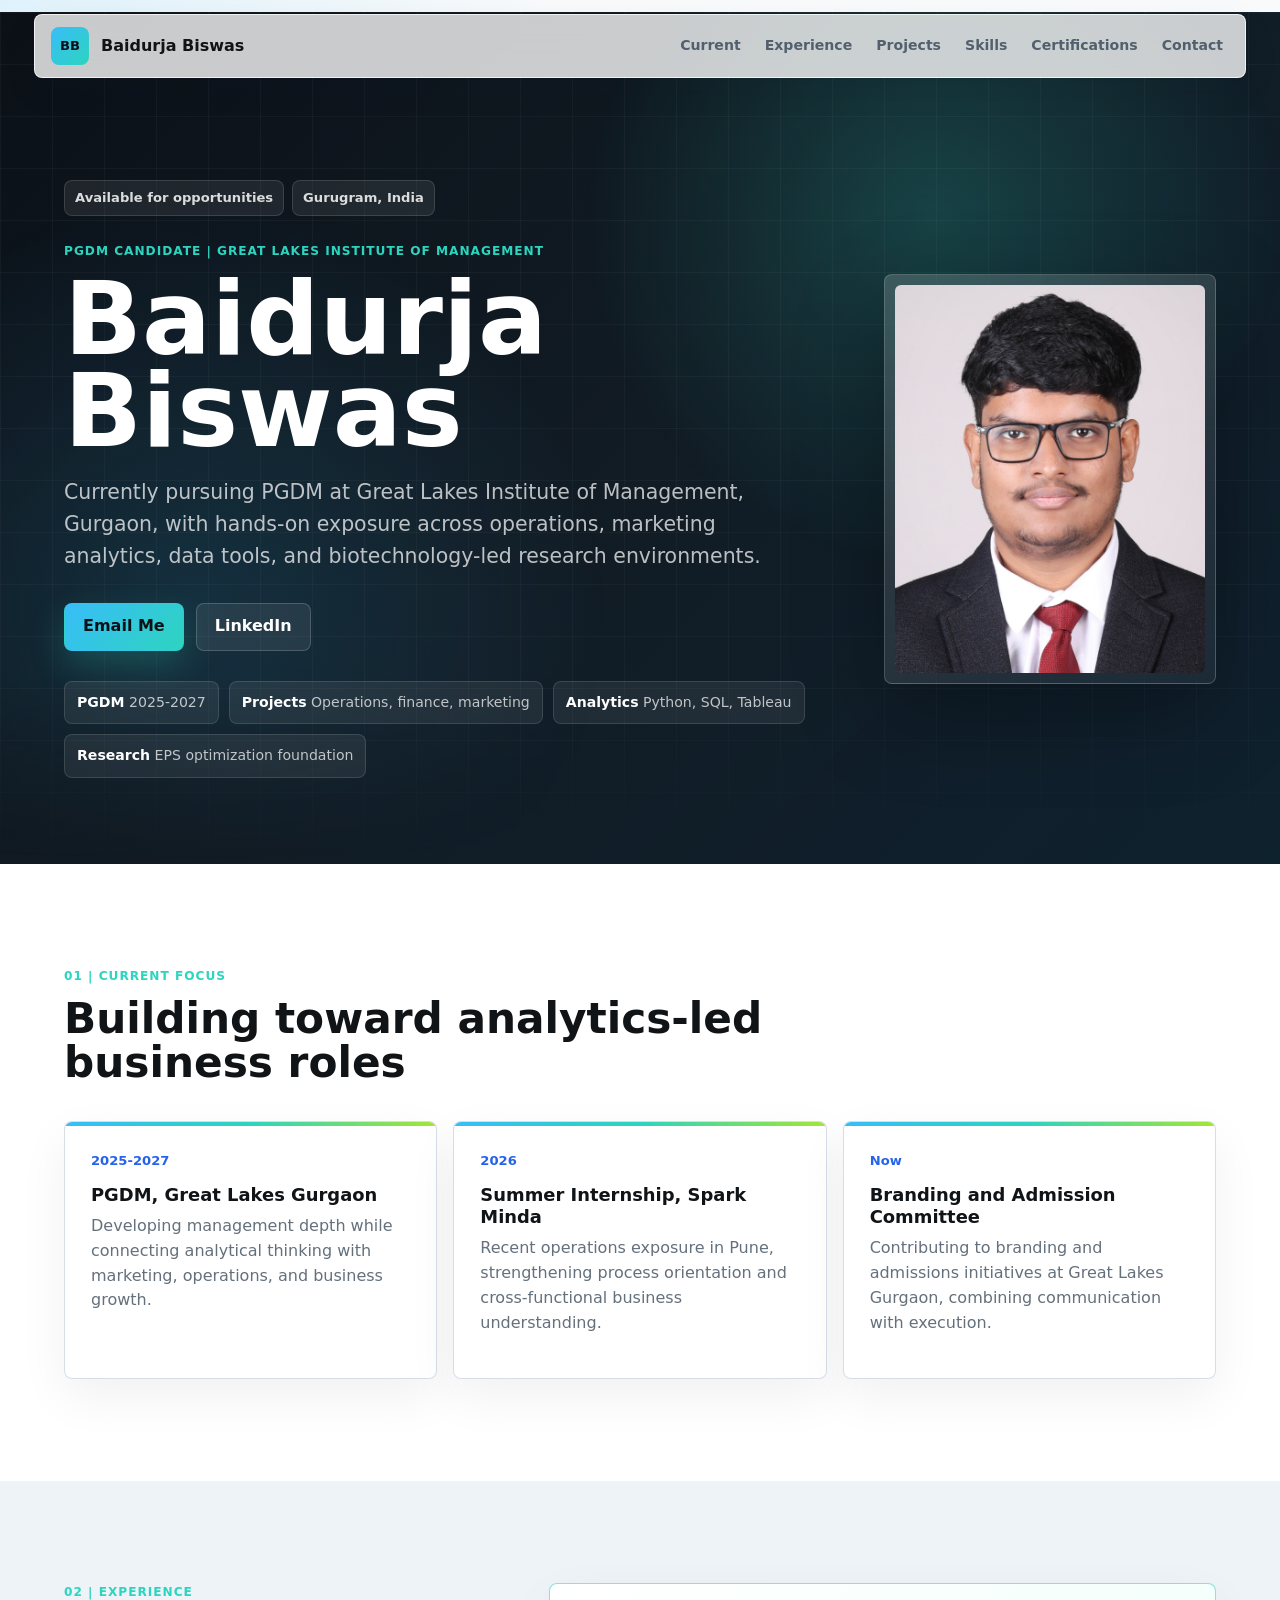
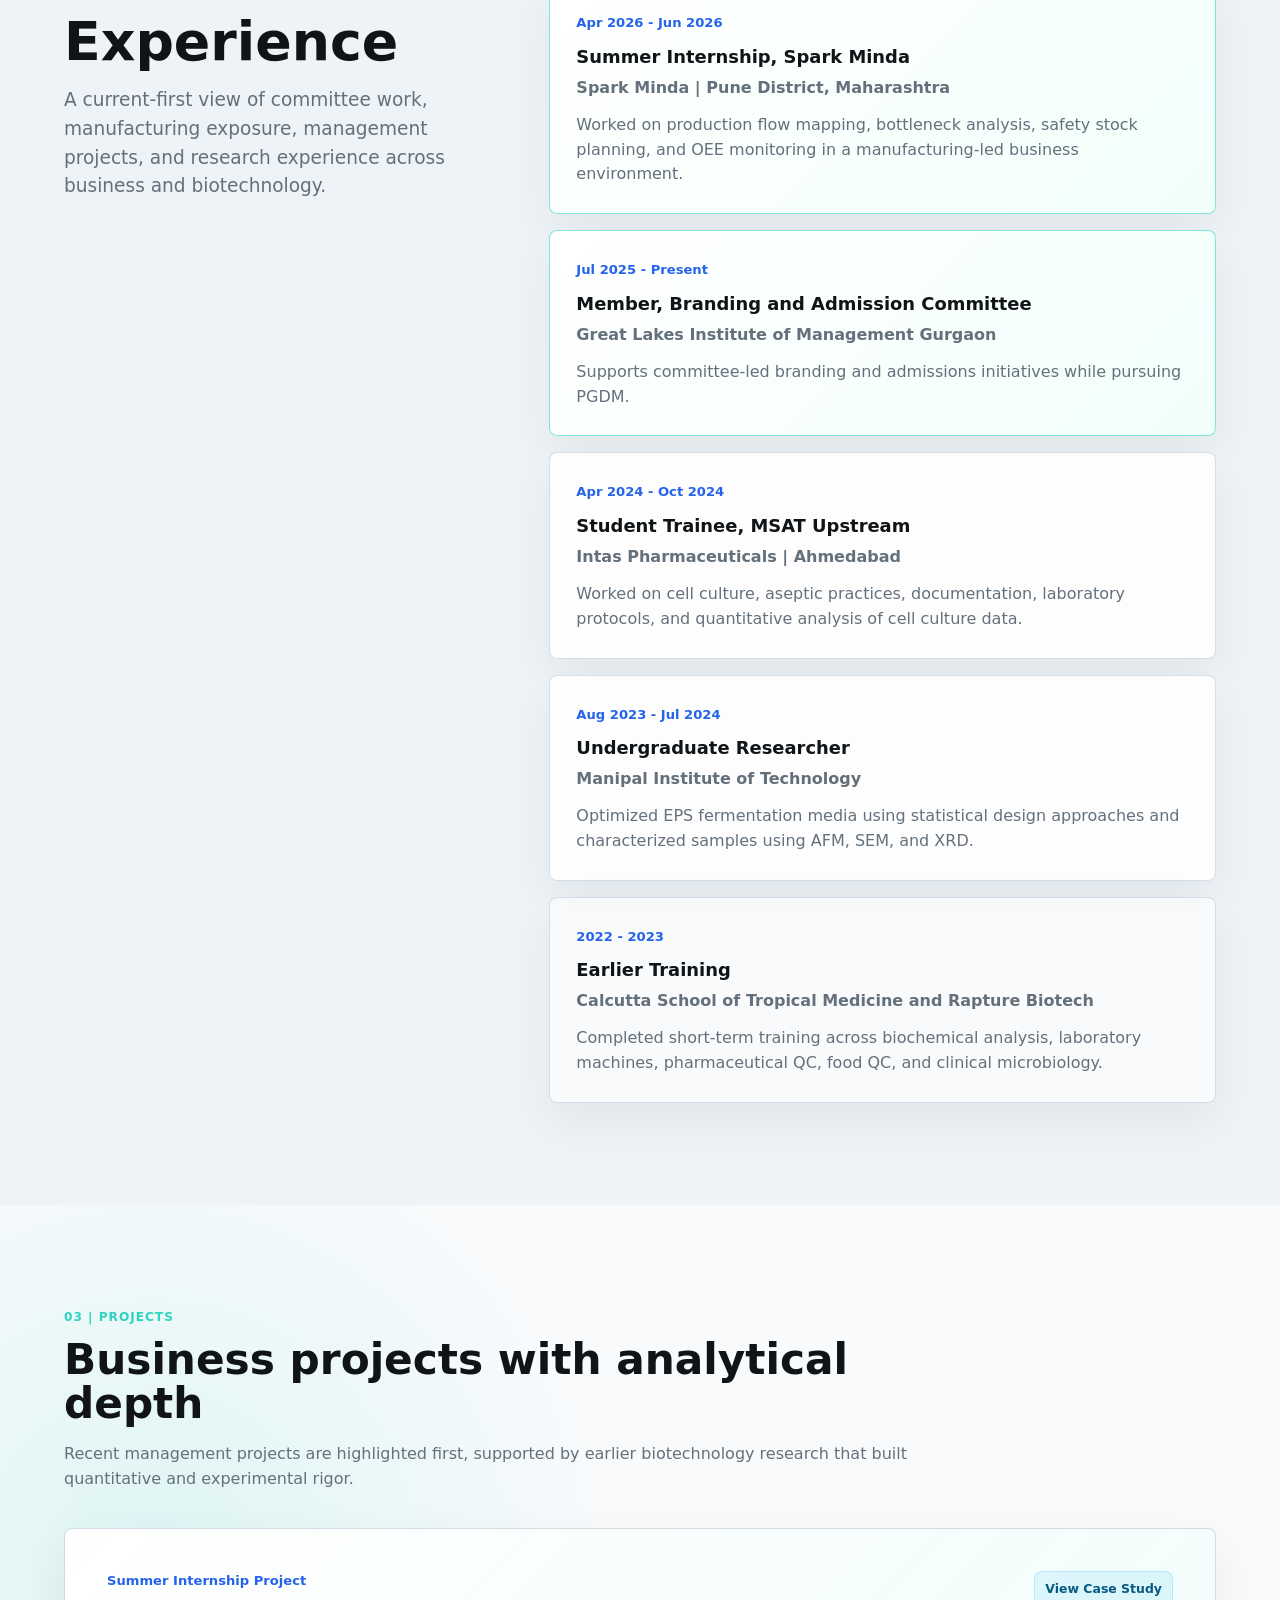
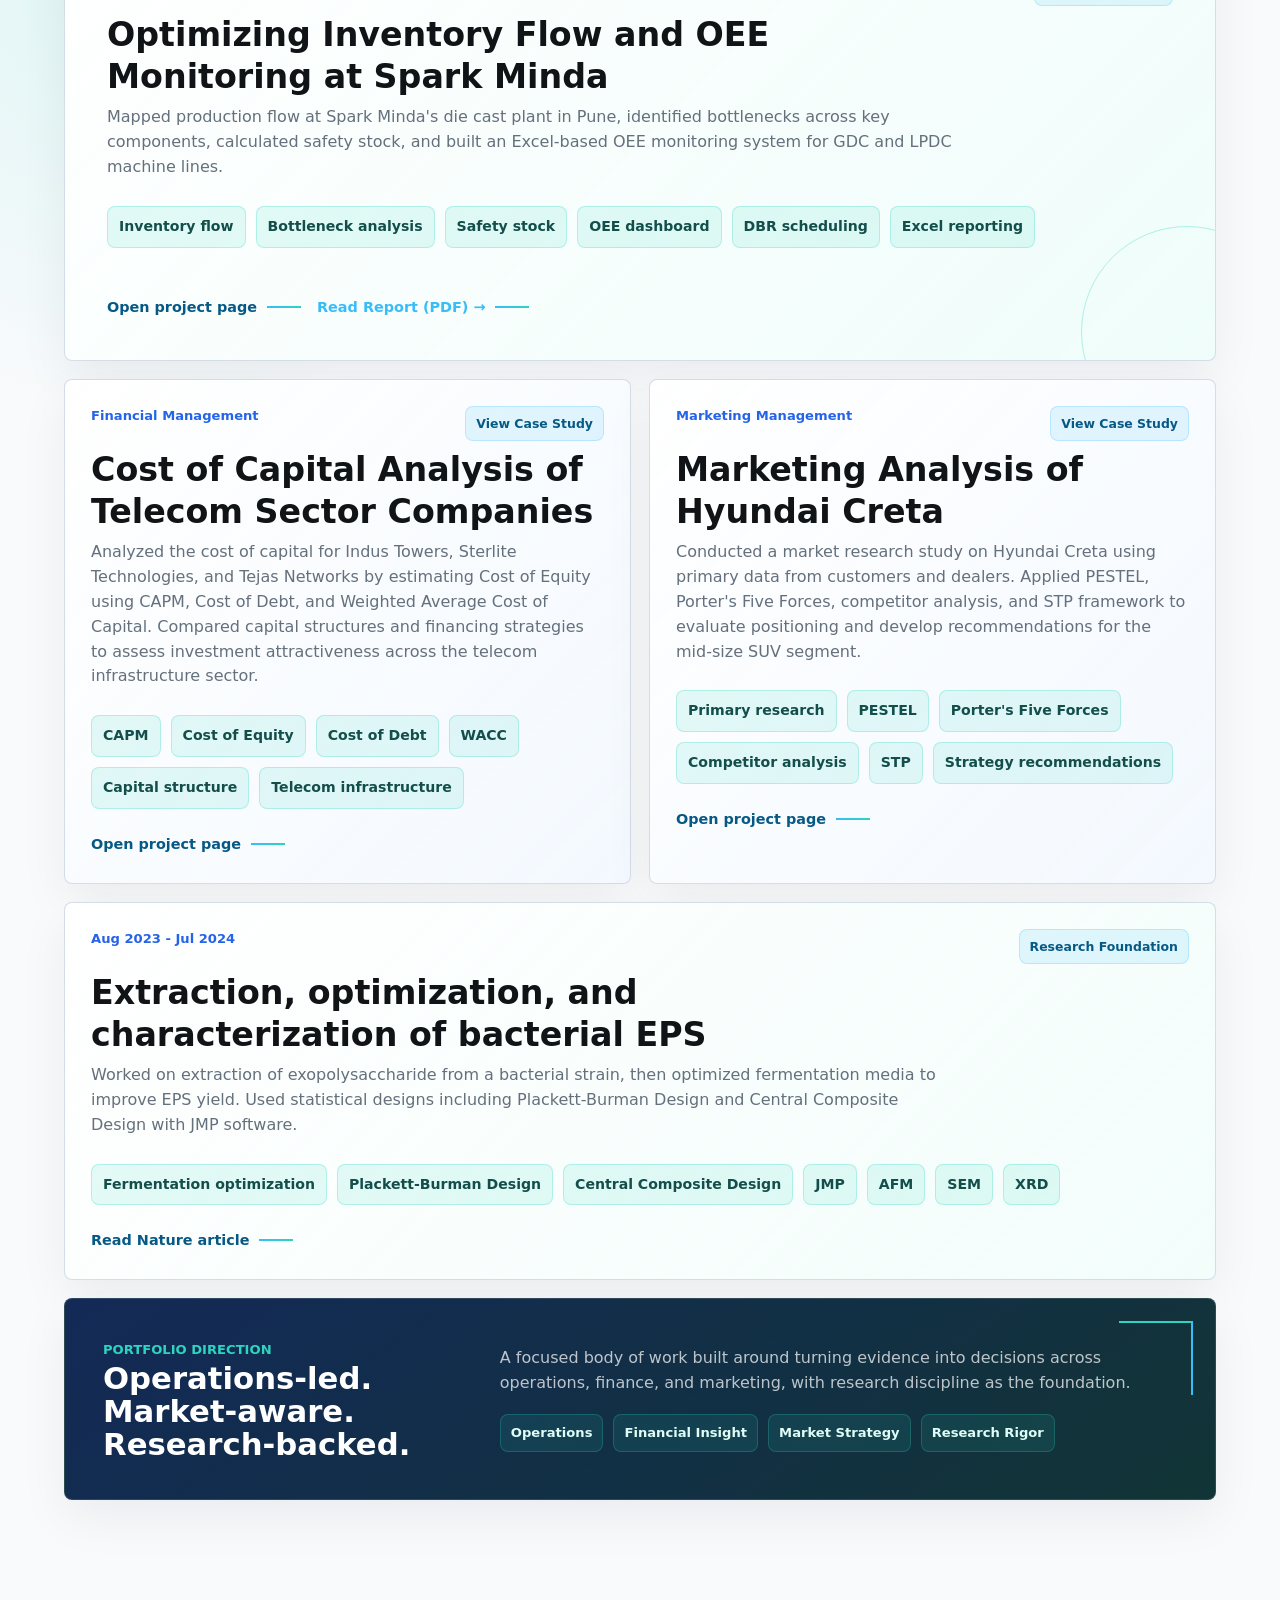
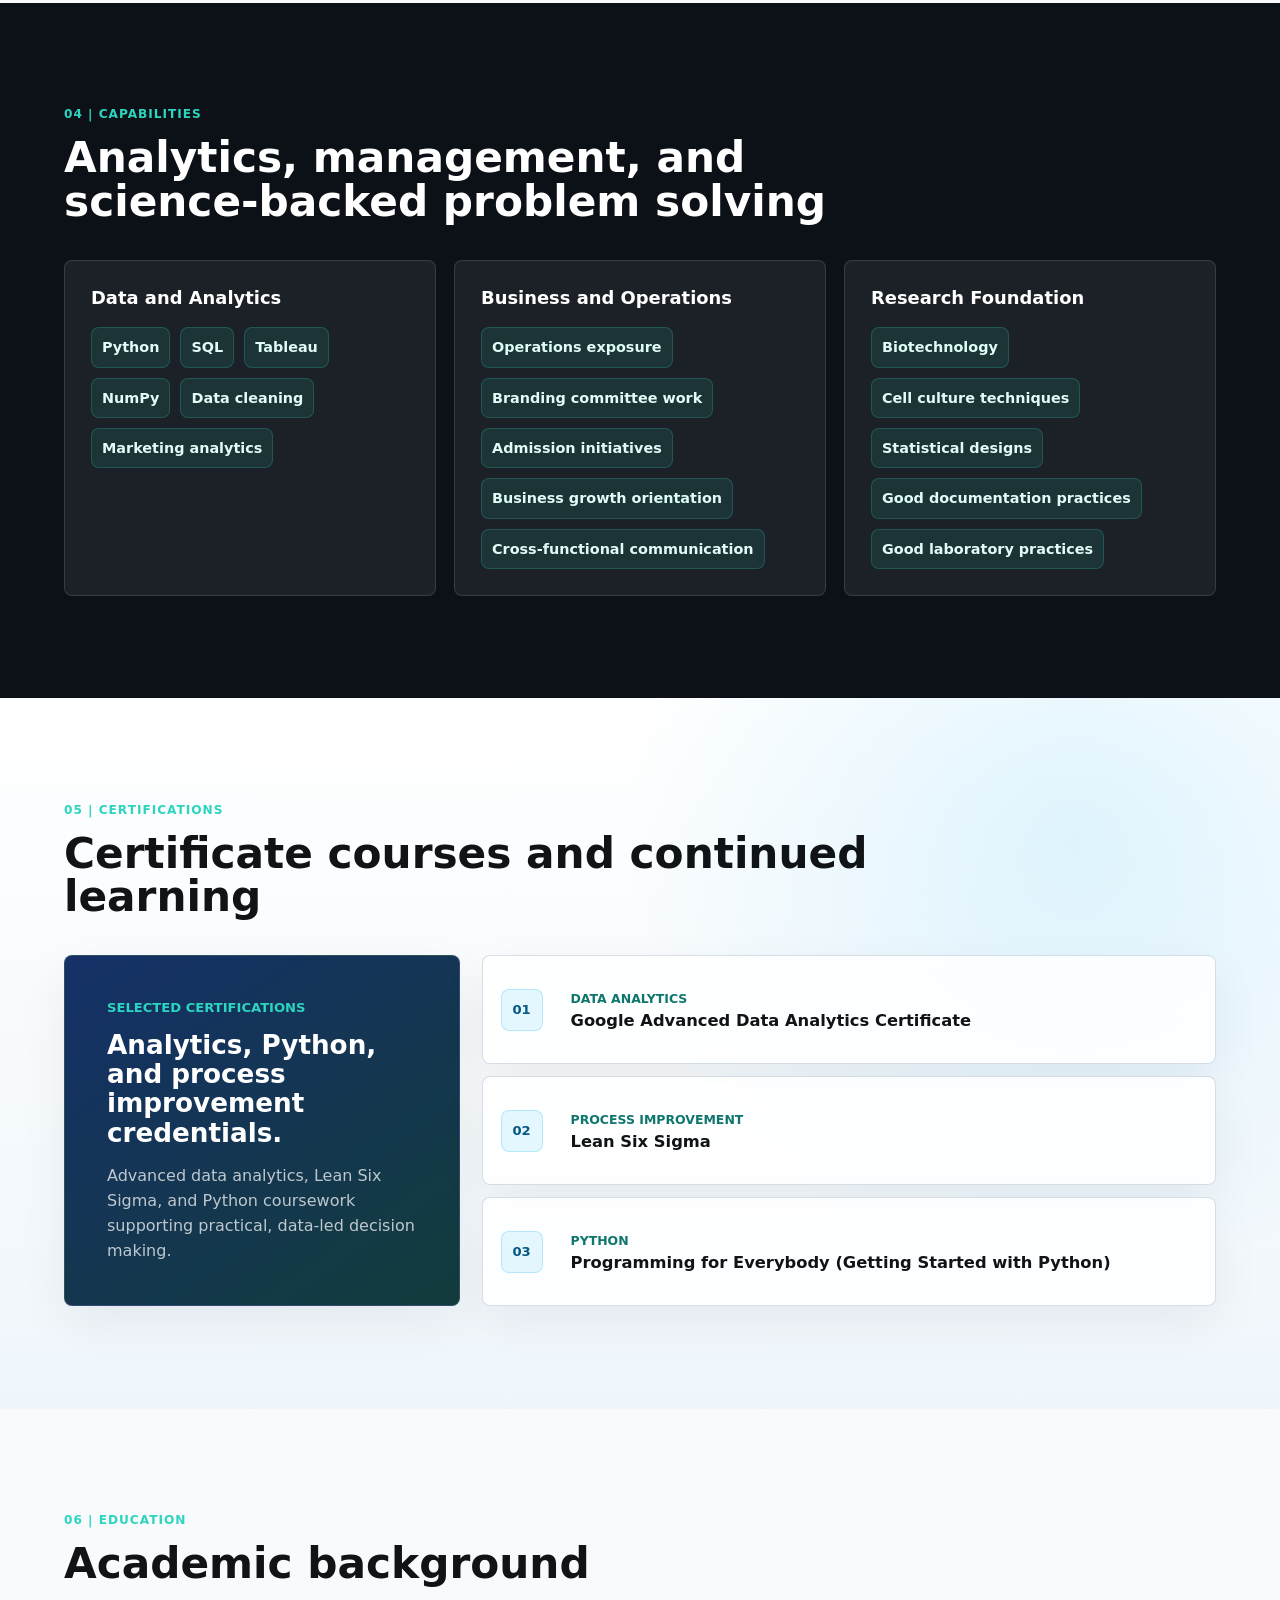
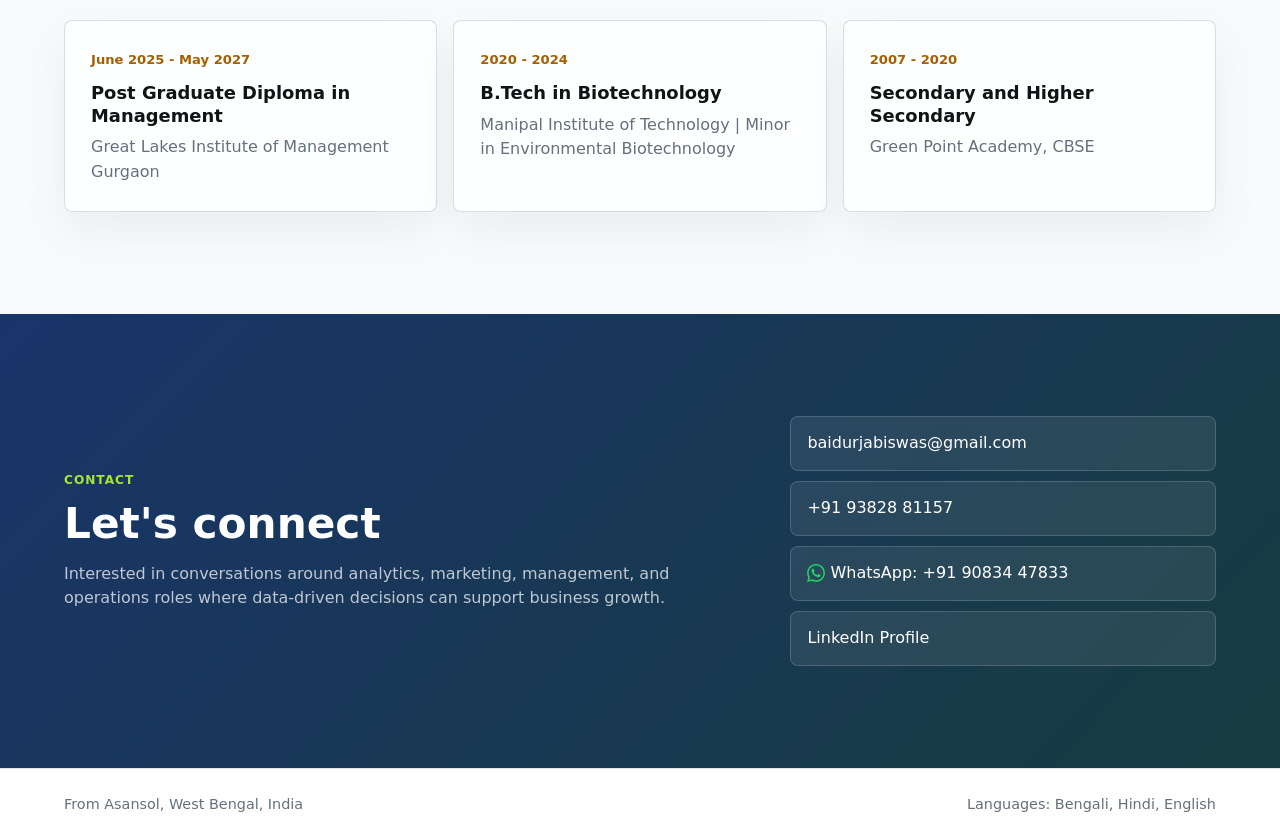
==== commit 538a1b27: "Restore original website design & layout matching reference site while preserving WhatsApp and repor" ====
--- a/index.html
+++ b/index.html
@@ -3,11 +3,8 @@
   <head>
     <meta charset="utf-8">
     <meta name="viewport" content="width=device-width, initial-scale=1">
-    <title>Baidurja Biswas | Professional Portfolio</title>
-    <meta name="description" content="Portfolio of Baidurja Biswas, PGDM Candidate at Great Lakes Institute of Management focusing on Analytics, Operations, Marketing, and Financial Strategy.">
-    <link rel="preconnect" href="https://fonts.googleapis.com">
-    <link rel="preconnect" href="https://fonts.gstatic.com" crossorigin>
-    <link href="https://fonts.googleapis.com/css2?family=Inter:wght@300;400;500;600;700;800&family=Outfit:wght@400;500;600;700;800;900&display=swap" rel="stylesheet">
+    <title>Baidurja Biswas | Portfolio</title>
+    <meta name="description" content="Portfolio of Baidurja Biswas, PGDM student focused on analytics, marketing, operations, and management.">
     <link rel="stylesheet" href="styles.css">
   </head>
   <body>
@@ -16,61 +13,39 @@
         <span class="brand-mark">BB</span>
         <span>Baidurja Biswas</span>
       </a>
-
-      <nav class="nav" id="primary-nav" aria-label="Primary navigation">
+      <nav class="nav" aria-label="Primary navigation">
         <a href="#now">Current</a>
         <a href="#work">Experience</a>
         <a href="#projects">Projects</a>
         <a href="#skills">Skills</a>
         <a href="#certifications">Certifications</a>
-        <a href="#education">Education</a>
         <a href="#contact">Contact</a>
       </nav>
-
-      <div class="header-controls">
-        <button type="button" class="theme-toggle" id="theme-toggle" aria-label="Switch dark or light mode">
-          <svg viewBox="0 0 24 24">
-            <path d="M21 12.79A9 9 0 1 1 11.21 3 7 7 0 0 0 21 12.79z"></path>
-          </svg>
-        </button>
-
-        <button type="button" class="mobile-nav-toggle" id="mobile-nav-toggle" aria-label="Toggle navigation menu" aria-expanded="false">
-          <svg viewBox="0 0 24 24" fill="none" stroke="currentColor" stroke-width="2.5" stroke-linecap="round" stroke-linejoin="round">
-            <line x1="3" y1="12" x2="21" y2="12"></line>
-            <line x1="3" y1="6" x2="21" y2="6"></line>
-            <line x1="3" y1="18" x2="21" y2="18"></line>
-          </svg>
-        </button>
-      </div>
     </header>
 
     <main>
-      <!-- Hero Section -->
-      <section class="fade-in hero" id="home">
+      <section class="hero" id="home">
         <div class="hero-backdrop" aria-hidden="true"></div>
         <div class="hero-copy">
+          <div class="status-row" aria-label="Current status">
+            <span>Available for opportunities</span>
+            <span>Gurugram, India</span>
+          </div>
           <p class="eyebrow">PGDM Candidate | Great Lakes Institute of Management</p>
           <h1>Baidurja Biswas</h1>
           <p class="lead">
-            Pursuing PGDM at Great Lakes Institute of Management, Gurgaon, with hands-on exposure across operations,
-            marketing analytics, financial management, and data-driven business strategy.
+            Currently pursuing PGDM at Great Lakes Institute of Management, Gurgaon, with hands-on exposure across operations,
+            marketing analytics, data tools, and biotechnology-led research environments.
           </p>
           <div class="hero-actions">
-            <a class="button primary" href="#contact">Contact Me</a>
-            <a class="button secondary" href="assets/Baidurja_Biswas_Resume.pdf" target="_blank" download="Baidurja_Biswas_Resume.pdf">
-              <svg width="18" height="18" viewBox="0 0 24 24" fill="none" stroke="currentColor" stroke-width="2" stroke-linecap="round" stroke-linejoin="round">
-                <path d="M21 15v4a2 2 0 0 1-2 2H5a2 2 0 0 1-2-2v-4"></path>
-                <polyline points="7 10 12 15 17 10"></polyline>
-                <line x1="12" y1="15" x2="12" y2="3"></line>
-              </svg>
-              Download Resume
-            </a>
-            <a class="button secondary" href="https://www.linkedin.com/in/baidurja-biswas-2213b9214" target="_blank" rel="noreferrer">LinkedIn Profile</a>
+            <a class="button primary" href="mailto:baidurjabiswas@gmail.com">Email Me</a>
+            <a class="button secondary" href="https://www.linkedin.com/in/baidurja-biswas-2213b9214" target="_blank" rel="noreferrer">LinkedIn</a>
           </div>
           <div class="hero-metrics" aria-label="Profile highlights">
-            <span><strong>PGDM</strong> 2025–2027</span>
-            <span><strong>Projects</strong> Operations, Finance, Marketing</span>
-            <span><strong>Analytics</strong> Python, SQL, Tableau, JMP</span>
+            <span><strong>PGDM</strong> 2025-2027</span>
+            <span><strong>Projects</strong> Operations, finance, marketing</span>
+            <span><strong>Analytics</strong> Python, SQL, Tableau</span>
+            <span><strong>Research</strong> EPS optimization foundation</span>
           </div>
         </div>
         <aside class="photo-panel" aria-label="Profile photo area">
@@ -78,135 +53,114 @@
         </aside>
       </section>
 
-      <!-- Current Focus Section -->
-      <section class="fade-in current-band" id="now">
+      <section class="current-band" id="now">
         <div class="section-heading">
           <p class="eyebrow">01 | Current Focus</p>
           <h2>Building toward analytics-led business roles</h2>
         </div>
         <div class="current-grid">
           <article>
-            <span class="number">2025–2027</span>
+            <span class="number">2025-2027</span>
             <h3>PGDM, Great Lakes Gurgaon</h3>
             <p>Developing management depth while connecting analytical thinking with marketing, operations, and business growth.</p>
           </article>
           <article>
             <span class="number">2026</span>
             <h3>Summer Internship, Spark Minda</h3>
-            <p>Operations exposure in Pune, strengthening process orientation, inventory optimization, and cross-functional business understanding.</p>
+            <p>Recent operations exposure in Pune, strengthening process orientation and cross-functional business understanding.</p>
           </article>
           <article>
             <span class="number">Now</span>
             <h3>Branding and Admission Committee</h3>
-            <p>Contributing to branding and admissions initiatives at Great Lakes Gurgaon, combining strategic communication with execution.</p>
-          </article>
-        </div>
-      </section>
-
-      <!-- Experience Section -->
-      <section class="fade-in split-section" id="work">
+            <p>Contributing to branding and admissions initiatives at Great Lakes Gurgaon, combining communication with execution.</p>
+          </article>
+        </div>
+      </section>
+
+      <section class="split-section" id="work">
         <div class="section-heading sticky-heading">
           <p class="eyebrow">02 | Experience</p>
           <h2>Experience</h2>
           <p>
-            A diverse background spanning operations, process optimization, and data analytics, complemented by active engagement in business management and financial strategy.
+            A current-first view of committee work, manufacturing exposure, management projects, and research experience across business and biotechnology.
           </p>
         </div>
         <div class="timeline">
           <article class="timeline-item featured">
-            <span class="date">Apr 2026 – Jun 2026</span>
+            <span class="date">Apr 2026 - Jun 2026</span>
             <h3>Summer Internship, Spark Minda</h3>
             <p class="meta">Spark Minda | Pune District, Maharashtra</p>
-            <p>Worked on production flow mapping, bottleneck analysis, safety stock planning, and Excel-based OEE monitoring in a manufacturing-led business environment.</p>
+            <p>Worked on production flow mapping, bottleneck analysis, safety stock planning, and OEE monitoring in a manufacturing-led business environment.</p>
           </article>
           <article class="timeline-item featured">
-            <span class="date">Jul 2025 – Present</span>
+            <span class="date">Jul 2025 - Present</span>
             <h3>Member, Branding and Admission Committee</h3>
             <p class="meta">Great Lakes Institute of Management Gurgaon</p>
-            <p>Supports committee-led branding, outreach, and admissions initiatives while pursuing PGDM degree.</p>
+            <p>Supports committee-led branding and admissions initiatives while pursuing PGDM.</p>
           </article>
           <article class="timeline-item">
-            <span class="date">Apr 2024 – Oct 2024</span>
+            <span class="date">Apr 2024 - Oct 2024</span>
             <h3>Student Trainee, MSAT Upstream</h3>
             <p class="meta">Intas Pharmaceuticals | Ahmedabad</p>
             <p>Worked on cell culture, aseptic practices, documentation, laboratory protocols, and quantitative analysis of cell culture data.</p>
           </article>
           <article class="timeline-item">
-            <span class="date">Aug 2023 – Jul 2024</span>
+            <span class="date">Aug 2023 - Jul 2024</span>
             <h3>Undergraduate Researcher</h3>
             <p class="meta">Manipal Institute of Technology</p>
             <p>Optimized EPS fermentation media using statistical design approaches and characterized samples using AFM, SEM, and XRD.</p>
           </article>
           <article class="timeline-item compact">
-            <span class="date">2022 – 2023</span>
+            <span class="date">2022 - 2023</span>
             <h3>Earlier Training</h3>
-            <p class="meta">Calcutta School of Tropical Medicine & Rapture Biotech</p>
+            <p class="meta">Calcutta School of Tropical Medicine and Rapture Biotech</p>
             <p>Completed short-term training across biochemical analysis, laboratory machines, pharmaceutical QC, food QC, and clinical microbiology.</p>
           </article>
         </div>
       </section>
 
-      <!-- Projects Showcase Section -->
-      <section class="fade-in projects-section" id="projects">
+      <section class="projects-section" id="projects">
         <div class="section-heading">
           <p class="eyebrow">03 | Projects</p>
           <h2>Business projects with analytical depth</h2>
           <p>
-            Projects showcase hands-on experience in operations, marketing, and finance, highlighting data-driven approaches to solving complex business problems.
+            Recent management projects are highlighted first, supported by earlier biotechnology research that built quantitative and experimental rigor.
           </p>
         </div>
-
-        <!-- Filter & Search Controls -->
-        <div class="projects-controls">
-          <div class="filter-pills">
-            <button type="button" class="filter-pill active" data-filter="all">All Projects</button>
-            <button type="button" class="filter-pill" data-filter="operations">Operations</button>
-            <button type="button" class="filter-pill" data-filter="finance">Finance</button>
-            <button type="button" class="filter-pill" data-filter="marketing">Marketing</button>
-            <button type="button" class="filter-pill" data-filter="research">Research</button>
-          </div>
-          <div class="search-box">
-            <svg viewBox="0 0 24 24" fill="none" stroke="currentColor" stroke-width="2">
-              <circle cx="11" cy="11" r="8"></circle>
-              <line x1="21" y1="21" x2="16.65" y2="16.65"></line>
-            </svg>
-            <input type="text" id="project-search" placeholder="Search by tool, method, or keyword (e.g., OEE, CAPM, Creta)..." aria-label="Search projects">
-          </div>
-        </div>
-
         <div class="project-showcase">
-          <a class="project-card featured-project operations-project" data-category="operations" href="spark-minda-project.html" aria-label="Open Spark Minda project detail page">
+          <a class="project-card featured-project operations-project" href="spark-minda-project.html" aria-label="Open Spark Minda project detail page">
             <div class="project-topline">
               <span class="number">Summer Internship Project</span>
               <span class="project-type">View Case Study</span>
             </div>
             <h3>Optimizing Inventory Flow and OEE Monitoring at Spark Minda</h3>
             <p>
-              Summer Internship Project at Spark Minda Die Casting Plant (Pune). Conducted cycle-time & bottleneck analysis across 4 die-cast components (Porsche Housing RH, Phinia 6-Cylinder, BorgWarner EAD HP/LP), established Drum-Buffer-Rope (DBR) safety stock buffers, and built an automated Excel OEE tracking system.
+              Mapped production flow at Spark Minda's die cast plant in Pune, identified bottlenecks across key components, calculated safety stock,
+              and built an Excel-based OEE monitoring system for GDC and LPDC machine lines.
             </p>
             <div class="project-tags" aria-label="Project tools and methods">
-              <span>Theory of Constraints</span>
+              <span>Inventory flow</span>
               <span>Bottleneck analysis</span>
-              <span>Drum-Buffer-Rope</span>
               <span>Safety stock</span>
               <span>OEE dashboard</span>
+              <span>DBR scheduling</span>
               <span>Excel reporting</span>
             </div>
-            <div style="display: flex; gap: 16px; align-items: center; margin-top: 18px; flex-wrap: wrap;">
-              <span class="project-link">Open full case study</span>
+            <div style="display: flex; gap: 16px; align-items: center; margin-top: 24px; flex-wrap: wrap;">
+              <span class="project-link">Open project page</span>
               <span class="project-link" style="color: var(--cyan);" onclick="event.preventDefault(); event.stopPropagation(); window.open('assets/Final_Report_P2511020.pdf', '_blank');">Read Report (PDF) &rarr;</span>
             </div>
           </a>
-
-          <a class="project-card business-project finance-project" data-category="finance" href="cost-of-capital-project.html" aria-label="Open Cost of Capital project detail page">
+          <a class="project-card business-project finance-project" href="cost-of-capital-project.html" aria-label="Open Cost of Capital project detail page">
             <div class="project-topline">
               <span class="number">Financial Management</span>
               <span class="project-type">View Case Study</span>
             </div>
             <h3>Cost of Capital Analysis of Telecom Sector Companies</h3>
             <p>
-              Analyzed cost of capital for Indus Towers, Sterlite Technologies, and Tejas Networks by estimating Cost of Equity using CAPM,
-              Cost of Debt, and Weighted Average Cost of Capital (WACC). Compared capital structures and financing strategies across the sector.
+              Analyzed the cost of capital for Indus Towers, Sterlite Technologies, and Tejas Networks by estimating Cost of Equity using CAPM,
+              Cost of Debt, and Weighted Average Cost of Capital. Compared capital structures and financing strategies to assess investment
+              attractiveness across the telecom infrastructure sector.
             </p>
             <div class="project-tags" aria-label="Project tools and methods">
               <span>CAPM</span>
@@ -216,18 +170,17 @@
               <span>Capital structure</span>
               <span>Telecom infrastructure</span>
             </div>
-            <span class="project-link">Open full case study</span>
+            <span class="project-link">Open project page</span>
           </a>
-
-          <a class="project-card business-project marketing-project" data-category="marketing" href="hyundai-creta-project.html" aria-label="Open Hyundai Creta marketing project detail page">
+          <a class="project-card business-project marketing-project" href="hyundai-creta-project.html" aria-label="Open Hyundai Creta marketing project detail page">
             <div class="project-topline">
               <span class="number">Marketing Management</span>
               <span class="project-type">View Case Study</span>
             </div>
             <h3>Marketing Analysis of Hyundai Creta</h3>
             <p>
-              Conducted market research study on Hyundai Creta using primary data from customers and dealers. Applied PESTEL, Porter's Five
-              Forces, competitor analysis, and STP framework to evaluate positioning and develop segment recommendations.
+              Conducted a market research study on Hyundai Creta using primary data from customers and dealers. Applied PESTEL, Porter's Five
+              Forces, competitor analysis, and STP framework to evaluate positioning and develop recommendations for the mid-size SUV segment.
             </p>
             <div class="project-tags" aria-label="Project tools and methods">
               <span>Primary research</span>
@@ -237,17 +190,17 @@
               <span>STP</span>
               <span>Strategy recommendations</span>
             </div>
-            <span class="project-link">Open full case study</span>
+            <span class="project-link">Open project page</span>
           </a>
-
-          <article class="project-card research-project" data-category="research">
+          <article class="project-card research-project">
             <div class="project-topline">
-              <span class="number">Aug 2023 – Jul 2024</span>
-              <span class="project-type">Research Publication</span>
-            </div>
-            <h3>Extraction, Optimization, and Characterization of Bacterial EPS</h3>
+              <span class="number">Aug 2023 - Jul 2024</span>
+              <span class="project-type">Research Foundation</span>
+            </div>
+            <h3>Extraction, optimization, and characterization of bacterial EPS</h3>
             <p>
-              Extracted exopolysaccharide from a bacterial strain and optimized fermentation media to maximize EPS yield using statistical experimental design (Plackett-Burman Design and Central Composite Design with JMP software).
+              Worked on extraction of exopolysaccharide from a bacterial strain, then optimized fermentation media to improve EPS yield.
+              Used statistical designs including Plackett-Burman Design and Central Composite Design with JMP software.
             </p>
             <div class="project-tags" aria-label="Project tools and methods">
               <span>Fermentation optimization</span>
@@ -258,13 +211,27 @@
               <span>SEM</span>
               <span>XRD</span>
             </div>
-            <a class="project-link" href="https://www.nature.com/articles/s41598-025-10392-5" target="_blank" rel="noreferrer">Read Nature Article</a>
-          </article>
-        </div>
-      </section>
-
-      <!-- Skills Section -->
-      <section class="fade-in skills-section" id="skills">
+            <a class="project-link" href="https://www.nature.com/articles/s41598-025-10392-5" target="_blank" rel="noreferrer">Read Nature article</a>
+          </article>
+          <aside class="project-note">
+            <div class="project-note-heading">
+              <span>Portfolio Direction</span>
+              <h3>Operations-led. Market-aware. Research-backed.</h3>
+            </div>
+            <div class="project-note-copy">
+              <p>A focused body of work built around turning evidence into decisions across operations, finance, and marketing, with research discipline as the foundation.</p>
+              <div class="project-note-tags" aria-label="Project focus areas">
+                <span>Operations</span>
+                <span>Financial Insight</span>
+                <span>Market Strategy</span>
+                <span>Research Rigor</span>
+              </div>
+            </div>
+          </aside>
+        </div>
+      </section>
+
+      <section class="skills-section" id="skills">
         <div class="section-heading">
           <p class="eyebrow">04 | Capabilities</p>
           <h2>Analytics, management, and science-backed problem solving</h2>
@@ -276,154 +243,118 @@
               <li>Python</li>
               <li>SQL</li>
               <li>Tableau</li>
-              <li>Excel Dashboards</li>
-              <li>Data Cleaning</li>
-              <li>Statistical Design (JMP)</li>
+              <li>NumPy</li>
+              <li>Data cleaning</li>
+              <li>Marketing analytics</li>
             </ul>
           </div>
           <div class="skill-card">
-            <h3>Operations & Process</h3>
+            <h3>Business and Operations</h3>
             <ul>
-              <li>Process Optimization (OEE, DBR)</li>
-              <li>Inventory Planning & Safety Stock</li>
-              <li>Lean Six Sigma</li>
-              <li>Cross-functional Communication</li>
-              <li>Project Management</li>
+              <li>Operations exposure</li>
+              <li>Branding committee work</li>
+              <li>Admission initiatives</li>
+              <li>Business growth orientation</li>
+              <li>Cross-functional communication</li>
             </ul>
           </div>
           <div class="skill-card">
-            <h3>Finance & Strategy</h3>
+            <h3>Research Foundation</h3>
             <ul>
-              <li>Financial Analysis (CAPM, WACC)</li>
-              <li>Corporate Finance</li>
-              <li>Market Research (STP, PESTEL)</li>
-              <li>Consumer Behavior</li>
-              <li>Business Strategy</li>
+              <li>Biotechnology</li>
+              <li>Cell culture techniques</li>
+              <li>Statistical designs</li>
+              <li>Good documentation practices</li>
+              <li>Good laboratory practices</li>
             </ul>
           </div>
         </div>
       </section>
 
-      <!-- Certifications Section -->
-      <section class="fade-in certifications-section" id="certifications">
+      <section class="certifications-section" id="certifications">
         <div class="section-heading">
           <p class="eyebrow">05 | Certifications</p>
           <h2>Certificate courses and continued learning</h2>
         </div>
         <div class="certification-board">
           <article class="cert-feature">
-            <span>Verified Credentials</span>
-            <h3>Analytics, Python, and Process Improvement</h3>
-            <p>Advanced data analytics, Lean Six Sigma, and management coursework supporting practical, data-led decision making.</p>
+            <span>Selected Certifications</span>
+            <h3>Analytics, Python, and process improvement credentials.</h3>
+            <p>Advanced data analytics, Lean Six Sigma, and Python coursework supporting practical, data-led decision making.</p>
           </article>
           <div class="cert-list" aria-label="Certificate courses">
             <article>
               <span>01</span>
               <div>
                 <p>Data Analytics</p>
-                <h3><a href="https://www.coursera.org/account/accomplishments/specialization/MWCUK4N0XOLW" target="_blank" rel="noreferrer">Google Advanced Data Analytics Certificate</a></h3>
+                <h3>Google Advanced Data Analytics Certificate</h3>
               </div>
             </article>
             <article>
               <span>02</span>
               <div>
                 <p>Process Improvement</p>
-                <h3><a href="https://leansixsigma.gtbharat.in/verify/7fbe1cb15219?s=true" target="_blank" rel="noreferrer">Lean Six Sigma Green Belt</a></h3>
+                <h3>Lean Six Sigma</h3>
               </div>
             </article>
             <article>
               <span>03</span>
               <div>
-                <p>Leadership & Strategy</p>
-                <h3><a href="https://www.credly.com/badges/9d400e8c-75cb-4039-b70b-2aace9b1eaf1/public_url" target="_blank" rel="noreferrer">McKinsey Forward Program</a></h3>
+                <p>Python</p>
+                <h3>Programming for Everybody (Getting Started with Python)</h3>
               </div>
             </article>
           </div>
         </div>
       </section>
 
-      <!-- Education Section -->
-      <section class="fade-in education-section" id="education">
+      <section class="education-section">
         <div class="section-heading">
           <p class="eyebrow">06 | Education</p>
           <h2>Academic background</h2>
         </div>
         <div class="education-list">
           <article>
-            <span>June 2025 – May 2027</span>
+            <span>June 2025 - May 2027</span>
             <h3>Post Graduate Diploma in Management</h3>
             <p>Great Lakes Institute of Management Gurgaon</p>
           </article>
           <article>
-            <span>2020 – 2024</span>
+            <span>2020 - 2024</span>
             <h3>B.Tech in Biotechnology</h3>
             <p>Manipal Institute of Technology | Minor in Environmental Biotechnology</p>
           </article>
           <article>
-            <span>2007 – 2020</span>
+            <span>2007 - 2020</span>
             <h3>Secondary and Higher Secondary</h3>
             <p>Green Point Academy, CBSE</p>
           </article>
         </div>
       </section>
 
-      <!-- Contact Section -->
-      <section class="fade-in contact-section" id="contact">
+      <section class="contact-section" id="contact">
         <div>
           <p class="eyebrow">Contact</p>
           <h2>Let's connect</h2>
-          <p>Interested in conversations around analytics, finance, and operations roles where data-driven decisions support business growth.</p>
-          
-          <div class="contact-actions">
-            <button type="button" data-copy="baidurjabiswas@gmail.com" aria-label="Copy Email address">
-              <svg width="18" height="18" viewBox="0 0 24 24" fill="none" stroke="currentColor" stroke-width="2">
-                <rect x="9" y="9" width="13" height="13" rx="2" ry="2"></rect>
-                <path d="M5 15H4a2 2 0 0 1-2-2V4a2 2 0 0 1 2-2h9a2 2 0 0 1 2 2v1"></path>
-              </svg>
-              Copy Email: baidurjabiswas@gmail.com
-            </button>
-            <a href="https://wa.me/919083447833" target="_blank" rel="noreferrer" class="whatsapp-link">
-              <svg width="20" height="20" viewBox="0 0 24 24" fill="currentColor">
-                <path d="M17.472 14.382c-.297-.149-1.758-.867-2.03-.967-.273-.099-.471-.148-.67.15-.197.297-.767.966-.94 1.164-.173.199-.347.223-.644.075-.297-.15-1.255-.463-2.39-1.475-.883-.788-1.48-1.761-1.653-2.059-.173-.297-.018-.458.13-.606.134-.133.298-.347.446-.52.149-.174.198-.298.298-.497.099-.198.05-.371-.025-.52-.075-.149-.669-1.612-.916-2.207-.242-.579-.487-.5-.669-.51-.173-.008-.371-.01-.57-.01-.198 0-.52.074-.792.372-.272.297-1.04 1.016-1.04 2.479 0 1.462 1.065 2.875 1.213 3.074.149.198 2.096 3.2 5.077 4.487.709.306 1.262.489 1.694.625.712.227 1.36.195 1.871.118.571-.085 1.758-.719 2.006-1.413.248-.694.248-1.289.173-1.413-.074-.124-.272-.198-.57-.347m-5.421 7.403h-.004a9.87 9.87 0 01-5.031-1.378l-.361-.214-3.741.982.998-3.648-.235-.374a9.86 9.86 0 01-1.51-5.26c.001-5.45 4.436-9.884 9.888-9.884 2.64 0 5.122 1.03 6.988 2.898a9.825 9.825 0 012.893 6.994c-.003 5.45-4.437 9.884-9.885 9.884m8.413-18.297A11.815 11.815 0 0012.05 0C5.495 0 .16 5.335.157 11.892c0 2.096.547 4.142 1.588 5.945L.057 24l6.305-1.654a11.882 11.882 0 005.683 1.448h.005c6.554 0 11.89-5.335 11.893-11.893a11.821 11.821 0 00-3.48-8.413z"/>
-              </svg>
-              WhatsApp: +91 90834 47833
-            </a>
-            <button type="button" data-copy="+919382881157" aria-label="Copy Phone number">
-              <svg width="18" height="18" viewBox="0 0 24 24" fill="none" stroke="currentColor" stroke-width="2">
-                <path d="M22 16.92v3a2 2 0 0 1-2.18 2 19.79 19.79 0 0 1-8.63-3.07 19.5 19.5 0 0 1-6-6 19.79 19.79 0 0 1-3.07-8.67A2 2 0 0 1 4.11 2h3a2 2 0 0 1 2 1.72 12.84 12.84 0 0 0 .7 2.81 2 2 0 0 1-.45 2.11L8.09 9.91a16 16 0 0 0 6 6l1.27-1.27a2 2 0 0 1 2.11-.45 12.84 12.84 0 0 0 2.81.7A2 2 0 0 1 22 16.92z"></path>
-              </svg>
-              Call: +91 93828 81157
-            </button>
-            <a href="https://www.linkedin.com/in/baidurja-biswas-2213b9214" target="_blank" rel="noreferrer">LinkedIn Profile</a>
-          </div>
-        </div>
-
-        <div class="contact-form-card">
-          <h3>Send a Direct Message</h3>
-          <form id="contact-form">
-            <div class="form-group">
-              <label for="form-name">Your Name</label>
-              <input type="text" id="form-name" required placeholder="John Doe">
-            </div>
-            <div class="form-group">
-              <label for="form-email">Your Email</label>
-              <input type="email" id="form-email" required placeholder="john@example.com">
-            </div>
-            <div class="form-group">
-              <label for="form-message">Message</label>
-              <textarea id="form-message" rows="4" required placeholder="Hello Baidurja, I'd like to discuss..."></textarea>
-            </div>
-            <button type="submit" class="form-submit-btn">Send Message</button>
-          </form>
+          <p>Interested in conversations around analytics, marketing, management, and operations roles where data-driven decisions can support business growth.</p>
+        </div>
+        <div class="contact-actions">
+          <a href="mailto:baidurjabiswas@gmail.com">baidurjabiswas@gmail.com</a>
+          <a href="tel:+919382881157">+91 93828 81157</a>
+          <a href="https://wa.me/919083447833" target="_blank" rel="noreferrer" class="whatsapp-link">
+            <svg width="18" height="18" viewBox="0 0 24 24" fill="currentColor">
+              <path d="M17.472 14.382c-.297-.149-1.758-.867-2.03-.967-.273-.099-.471-.148-.67.15-.197.297-.767.966-.94 1.164-.173.199-.347.223-.644.075-.297-.15-1.255-.463-2.39-1.475-.883-.788-1.48-1.761-1.653-2.059-.173-.297-.018-.458.13-.606.134-.133.298-.347.446-.52.149-.174.198-.298.298-.497.099-.198.05-.371-.025-.52-.075-.149-.669-1.612-.916-2.207-.242-.579-.487-.5-.669-.51-.173-.008-.371-.01-.57-.01-.198 0-.52.074-.792.372-.272.297-1.04 1.016-1.04 2.479 0 1.462 1.065 2.875 1.213 3.074.149.198 2.096 3.2 5.077 4.487.709.306 1.262.489 1.694.625.712.227 1.36.195 1.871.118.571-.085 1.758-.719 2.006-1.413.248-.694.248-1.289.173-1.413-.074-.124-.272-.198-.57-.347m-5.421 7.403h-.004a9.87 9.87 0 01-5.031-1.378l-.361-.214-3.741.982.998-3.648-.235-.374a9.86 9.86 0 01-1.51-5.26c.001-5.45 4.436-9.884 9.888-9.884 2.64 0 5.122 1.03 6.988 2.898a9.825 9.825 0 012.893 6.994c-.003 5.45-4.437 9.884-9.885 9.884m8.413-18.297A11.815 11.815 0 0012.05 0C5.495 0 .16 5.335.157 11.892c0 2.096.547 4.142 1.588 5.945L.057 24l6.305-1.654a11.882 11.882 0 005.683 1.448h.005c6.554 0 11.89-5.335 11.893-11.893a11.821 11.821 0 00-3.48-8.413z"/>
+            </svg>
+            WhatsApp: +91 90834 47833
+          </a>
+          <a href="https://www.linkedin.com/in/baidurja-biswas-2213b9214" target="_blank" rel="noreferrer">LinkedIn Profile</a>
         </div>
       </section>
     </main>
 
     <footer>
-      <span>Asansol, West Bengal, India</span>
-      <span>Languages: English, Hindi, Bengali</span>
+      <span>From Asansol, West Bengal, India</span>
+      <span>Languages: Bengali, Hindi, English</span>
     </footer>
-
-    <script src="script.js"></script>
   </body>
 </html>
--- a/styles.css
+++ b/styles.css
@@ -1,79 +1,17 @@
-@import url('https://fonts.googleapis.com/css2?family=Inter:wght@300;400;500;600;700;800&family=Outfit:wght@400;500;600;700;800;900&display=swap');
-
 :root {
-  /* Default Light Theme */
-  --bg-main: #f8fafc;
-  --bg-gradient: linear-gradient(180deg, #f8fafc 0%, #f1f5f9 100%);
-  --bg-card: rgba(255, 255, 255, 0.85);
-  --bg-card-hover: rgba(255, 255, 255, 0.98);
-  --border-card: rgba(226, 232, 240, 0.85);
-  --border-card-hover: rgba(14, 165, 233, 0.5);
-
-  --header-bg: rgba(255, 255, 255, 0.85);
-  --header-border: rgba(226, 232, 240, 0.8);
-
-  --ink: #0f172a;
-  --ink-secondary: #334155;
-  --muted: #64748b;
-  --line: #e2e8f0;
-  --paper: #ffffff;
-  
-  --section-alt-bg: #f1f5f9;
-  --section-dark-bg: #0f172a;
-
-  --hero-bg: linear-gradient(135deg, rgba(15, 23, 42, 0.98), rgba(30, 41, 59, 0.96) 60%, rgba(15, 23, 42, 0.98));
-  --hero-text: #ffffff;
-  --hero-lead: rgba(255, 255, 255, 0.82);
-
-  --cyan: #0ea5e9;
-  --mint: #10b981;
-  --lime: #84cc16;
-  --amber: #f59e0b;
+  --ink: #101417;
+  --muted: #64707c;
+  --line: #e1e6ea;
+  --paper: #f5f7fa;
+  --white: #ffffff;
+  --night: #0b1117;
+  --night-2: #121b24;
+  --cyan: #38bdf8;
+  --mint: #2dd4bf;
+  --lime: #a3e635;
+  --amber: #f6b44b;
   --blue: #2563eb;
-  --purple: #8b5cf6;
-  
-  --shadow-sm: 0 4px 12px rgba(15, 23, 42, 0.05);
-  --shadow-md: 0 10px 30px rgba(15, 23, 42, 0.08);
-  --shadow-lg: 0 20px 50px rgba(15, 23, 42, 0.12);
-
-  --font-heading: 'Outfit', -apple-system, BlinkMacSystemFont, "Segoe UI", sans-serif;
-  --font-body: 'Inter', -apple-system, BlinkMacSystemFont, "Segoe UI", sans-serif;
-}
-
-[data-theme="dark"] {
-  /* Dark Theme Overrides */
-  --bg-main: #0b0f19;
-  --bg-gradient: linear-gradient(180deg, #0b0f19 0%, #0f172a 100%);
-  --bg-card: rgba(30, 41, 59, 0.65);
-  --bg-card-hover: rgba(30, 41, 59, 0.9);
-  --border-card: rgba(255, 255, 255, 0.12);
-  --border-card-hover: rgba(56, 189, 248, 0.6);
-
-  --header-bg: rgba(15, 23, 42, 0.85);
-  --header-border: rgba(255, 255, 255, 0.12);
-
-  --ink: #f8fafc;
-  --ink-secondary: #cbd5e1;
-  --muted: #94a3b8;
-  --line: #1e293b;
-  --paper: #1e293b;
-
-  --section-alt-bg: #0f172a;
-  --section-dark-bg: #030712;
-
-  --hero-bg: linear-gradient(135deg, #030712, #0f172a 70%, #1e1b4b);
-  --hero-text: #ffffff;
-  --hero-lead: rgba(248, 250, 252, 0.82);
-
-  --cyan: #38bdf8;
-  --mint: #34d399;
-  --lime: #a3e635;
-  --amber: #fbbf24;
-  --blue: #3b82f6;
-
-  --shadow-sm: 0 4px 12px rgba(0, 0, 0, 0.3);
-  --shadow-md: 0 10px 30px rgba(0, 0, 0, 0.4);
-  --shadow-lg: 0 20px 50px rgba(0, 0, 0, 0.5);
+  --shadow: 0 24px 70px rgba(8, 18, 28, 0.16);
 }
 
 * {
@@ -87,10 +25,11 @@
 body {
   margin: 0;
   color: var(--ink);
-  background: var(--bg-gradient);
-  font-family: var(--font-body);
-  line-height: 1.65;
-  transition: background-color 0.3s ease, color 0.3s ease;
+  background:
+    radial-gradient(circle at top left, rgba(56, 189, 248, 0.13), transparent 34rem),
+    linear-gradient(180deg, #f8fafc 0%, #eef3f7 100%);
+  font-family: Inter, ui-sans-serif, system-ui, -apple-system, BlinkMacSystemFont, "Segoe UI", sans-serif;
+  line-height: 1.55;
 }
 
 a {
@@ -98,29 +37,21 @@
   text-decoration: none;
 }
 
-/* Site Header */
 .site-header {
   position: sticky;
   top: 0;
-  z-index: 50;
+  z-index: 20;
   display: flex;
   align-items: center;
   justify-content: space-between;
   gap: 24px;
   margin: 14px clamp(14px, 3vw, 34px) 0;
-  padding: 10px 18px;
-  background: var(--header-bg);
-  border: 1px solid var(--header-border);
-  border-radius: 12px;
-  box-shadow: var(--shadow-md);
+  padding: 10px 12px;
+  background: rgba(255, 255, 255, 0.78);
+  border: 1px solid rgba(255, 255, 255, 0.76);
+  border-radius: 8px;
+  box-shadow: 0 12px 35px rgba(15, 23, 42, 0.08);
   backdrop-filter: blur(18px);
-  -webkit-backdrop-filter: blur(18px);
-  transition: padding 0.3s ease, background 0.3s ease, box-shadow 0.3s ease;
-}
-
-.site-header.scrolled {
-  padding: 8px 18px;
-  box-shadow: var(--shadow-lg);
 }
 
 .brand,
@@ -128,6 +59,7 @@
 .hero-actions,
 .contact-actions,
 footer,
+.status-row,
 .hero-metrics {
   display: flex;
   align-items: center;
@@ -135,108 +67,53 @@
 
 .brand {
   gap: 12px;
-  font-family: var(--font-heading);
-  font-weight: 800;
-  font-size: 1.1rem;
+  padding-left: 4px;
+  font-weight: 850;
 }
 
 .brand-mark {
   display: grid;
   place-items: center;
-  width: 40px;
-  height: 40px;
-  color: #0f172a;
+  width: 38px;
+  height: 38px;
+  color: var(--night);
   background: linear-gradient(135deg, var(--cyan), var(--mint));
-  border-radius: 10px;
-  font-size: 0.9rem;
-  font-weight: 900;
-  box-shadow: 0 4px 12px rgba(14, 165, 233, 0.3);
+  border-radius: 8px;
+  font-size: 0.82rem;
+  letter-spacing: 0;
 }
 
 .nav {
-  gap: 6px;
-  color: var(--muted);
-  font-size: 0.9rem;
-  font-weight: 600;
+  gap: 4px;
+  color: #52606d;
+  font-size: 0.88rem;
+  font-weight: 700;
 }
 
 .nav a {
-  padding: 8px 14px;
-  border-radius: 8px;
-  transition: all 0.2s ease;
-}
-
-.nav a:hover,
-.nav a.active {
+  padding: 10px 10px;
+  border-radius: 8px;
+}
+
+.nav a:hover {
   color: var(--ink);
-  background: rgba(14, 165, 233, 0.12);
-}
-
-.header-controls {
-  display: flex;
-  align-items: center;
-  gap: 12px;
-}
-
-/* Theme Switcher Button */
-.theme-toggle {
-  display: inline-flex;
-  align-items: center;
-  justify-content: center;
-  width: 40px;
-  height: 40px;
-  border: 1px solid var(--border-card);
-  border-radius: 10px;
-  background: var(--bg-card);
-  color: var(--ink);
-  cursor: pointer;
-  transition: all 0.25s ease;
-}
-
-.theme-toggle:hover {
-  transform: translateY(-2px);
-  border-color: var(--cyan);
-  box-shadow: var(--shadow-sm);
-}
-
-.theme-toggle svg {
-  width: 20px;
-  height: 20px;
-  fill: none;
-  stroke: currentColor;
-  stroke-width: 2;
-  stroke-linecap: round;
-  stroke-linejoin: round;
-}
-
-/* Mobile Nav Toggle */
-.mobile-nav-toggle {
-  display: none;
-  background: transparent;
-  border: none;
-  color: var(--ink);
-  cursor: pointer;
-  padding: 6px;
-}
-
-.mobile-nav-toggle svg {
-  width: 26px;
-  height: 26px;
-}
-
-/* Hero Section */
+  background: rgba(15, 23, 42, 0.06);
+}
+
 .hero {
   position: relative;
   min-height: calc(100vh - 76px);
   display: grid;
-  grid-template-columns: minmax(0, 1.15fr) minmax(260px, 0.45fr);
+  grid-template-columns: minmax(0, 1.12fr) minmax(260px, 0.5fr);
   align-items: center;
   gap: clamp(32px, 6vw, 86px);
   margin-top: -66px;
-  padding: clamp(120px, 14vw, 168px) clamp(20px, 5vw, 76px) clamp(56px, 7vw, 86px);
+  padding: clamp(112px, 14vw, 168px) clamp(20px, 5vw, 76px) clamp(56px, 7vw, 86px);
   overflow: hidden;
-  color: var(--hero-text);
-  background: var(--hero-bg);
+  color: var(--white);
+  background:
+    linear-gradient(135deg, rgba(11, 17, 23, 0.98), rgba(18, 27, 36, 0.96) 48%, rgba(15, 34, 47, 0.98)),
+    var(--night);
 }
 
 .hero-backdrop {
@@ -244,12 +121,12 @@
   inset: 0;
   pointer-events: none;
   background:
-    radial-gradient(circle at top left, rgba(56, 189, 248, 0.15), transparent 45rem),
-    radial-gradient(circle at bottom right, rgba(16, 185, 129, 0.15), transparent 40rem),
-    linear-gradient(rgba(255, 255, 255, 0.03) 1px, transparent 1px),
-    linear-gradient(90deg, rgba(255, 255, 255, 0.03) 1px, transparent 1px);
-  background-size: 100% 100%, 100% 100%, 52px 52px, 52px 52px;
-  mask-image: linear-gradient(180deg, #000 0%, rgba(0, 0, 0, 0.7) 80%, transparent 100%);
+    linear-gradient(rgba(255, 255, 255, 0.035) 1px, transparent 1px),
+    linear-gradient(90deg, rgba(255, 255, 255, 0.035) 1px, transparent 1px),
+    radial-gradient(circle at 73% 24%, rgba(45, 212, 191, 0.22), transparent 22rem),
+    radial-gradient(circle at 15% 70%, rgba(56, 189, 248, 0.16), transparent 26rem);
+  background-size: 52px 52px, 52px 52px, auto, auto;
+  mask-image: linear-gradient(180deg, #000 0%, rgba(0, 0, 0, 0.88) 78%, transparent 100%);
 }
 
 .hero-copy,
@@ -258,58 +135,69 @@
   z-index: 1;
 }
 
+.status-row {
+  flex-wrap: wrap;
+  gap: 8px;
+  margin-bottom: 26px;
+}
+
+.status-row span {
+  padding: 7px 10px;
+  color: rgba(255, 255, 255, 0.84);
+  background: rgba(255, 255, 255, 0.08);
+  border: 1px solid rgba(255, 255, 255, 0.13);
+  border-radius: 8px;
+  font-size: 0.82rem;
+  font-weight: 750;
+}
+
 .eyebrow {
   margin: 0 0 12px;
   color: var(--mint);
-  font-family: var(--font-heading);
-  font-size: 0.82rem;
-  font-weight: 800;
+  font-size: 0.76rem;
+  font-weight: 850;
   letter-spacing: 0.08em;
   text-transform: uppercase;
 }
 
-h1, h2, h3, h4, p {
+h1,
+h2,
+h3,
+p {
   margin-top: 0;
 }
 
 h1 {
-  font-family: var(--font-heading);
   max-width: 850px;
   margin-bottom: 20px;
-  font-size: clamp(2.8rem, 6vw, 5.5rem);
-  font-weight: 800;
-  line-height: 1.02;
-  letter-spacing: -0.02em;
+  font-size: clamp(3rem, 8vw, 6.8rem);
+  line-height: 0.9;
+  letter-spacing: 0;
 }
 
 h2 {
-  font-family: var(--font-heading);
   margin-bottom: 16px;
   font-size: clamp(1.85rem, 3.3vw, 2.95rem);
-  font-weight: 700;
-  line-height: 1.1;
-  letter-spacing: -0.01em;
+  line-height: 1.04;
+  letter-spacing: 0;
 }
 
 h3 {
-  font-family: var(--font-heading);
   margin-bottom: 8px;
-  font-size: 1.2rem;
-  font-weight: 600;
-  line-height: 1.3;
+  font-size: 1.12rem;
+  line-height: 1.25;
 }
 
 .lead {
   max-width: 770px;
-  color: var(--hero-lead);
-  font-size: clamp(1.05rem, 1.7vw, 1.25rem);
-  font-weight: 400;
+  color: rgba(255, 255, 255, 0.72);
+  font-size: clamp(1.05rem, 1.7vw, 1.28rem);
 }
 
 .hero-actions {
   flex-wrap: wrap;
-  gap: 14px;
-  margin-top: 32px;
+  gap: 12px;
+  margin-top: 30px;
 }
 
 .button {
@@ -317,74 +205,56 @@
   display: inline-flex;
   align-items: center;
   justify-content: center;
-  gap: 8px;
-  padding: 0 22px;
+  padding: 0 18px;
   border: 1px solid rgba(255, 255, 255, 0.18);
-  border-radius: 12px;
-  font-family: var(--font-heading);
-  font-weight: 700;
-  font-size: 0.95rem;
-  text-decoration: none;
-  cursor: pointer;
-  transition: transform 0.25s ease, box-shadow 0.25s ease, background 0.25s ease;
+  border-radius: 8px;
+  font-weight: 850;
 }
 
 .button.primary {
-  color: #0f172a;
+  color: var(--night);
   background: linear-gradient(135deg, var(--cyan), var(--mint));
   border-color: transparent;
-  box-shadow: 0 10px 25px rgba(52, 211, 153, 0.25);
-}
-
-.button.primary:hover {
-  transform: translateY(-2px);
-  box-shadow: 0 14px 35px rgba(52, 211, 153, 0.35);
+  box-shadow: 0 14px 35px rgba(45, 212, 191, 0.22);
 }
 
 .button.secondary {
   color: var(--white);
   background: rgba(255, 255, 255, 0.08);
-  border: 1px solid rgba(255, 255, 255, 0.18);
-  backdrop-filter: blur(8px);
-}
-
-.button.secondary:hover {
-  transform: translateY(-2px);
-  background: rgba(255, 255, 255, 0.15);
-  border-color: rgba(255, 255, 255, 0.3);
+}
+
+.button:hover {
+  transform: translateY(-1px);
 }
 
 .hero-metrics {
   flex-wrap: wrap;
-  gap: 12px;
-  margin-top: 32px;
+  gap: 10px;
+  margin-top: 30px;
 }
 
 .hero-metrics span {
-  padding: 10px 14px;
-  color: rgba(255, 255, 255, 0.8);
+  padding: 10px 12px;
+  color: rgba(255, 255, 255, 0.72);
   background: rgba(255, 255, 255, 0.07);
   border: 1px solid rgba(255, 255, 255, 0.12);
-  border-radius: 10px;
+  border-radius: 8px;
   font-size: 0.88rem;
-  backdrop-filter: blur(8px);
 }
 
 .hero-metrics strong {
-  color: #ffffff;
-  font-weight: 700;
+  color: var(--white);
 }
 
 .photo-panel {
   justify-self: center;
   width: min(100%, 350px);
-  padding: 12px;
-  background: linear-gradient(145deg, rgba(255, 255, 255, 0.18), rgba(255, 255, 255, 0.05));
-  border: 1px solid rgba(255, 255, 255, 0.2);
-  border-radius: 16px;
-  box-shadow: 0 30px 90px rgba(0, 0, 0, 0.35);
-  backdrop-filter: blur(20px);
-  -webkit-backdrop-filter: blur(20px);
+  padding: 10px;
+  background: linear-gradient(145deg, rgba(255, 255, 255, 0.17), rgba(255, 255, 255, 0.05));
+  border: 1px solid rgba(255, 255, 255, 0.18);
+  border-radius: 8px;
+  box-shadow: 0 30px 90px rgba(0, 0, 0, 0.32);
+  backdrop-filter: blur(16px);
 }
 
 .photo-panel img {
@@ -393,7 +263,7 @@
   aspect-ratio: 4 / 5;
   object-fit: cover;
   object-position: center 18%;
-  border-radius: 10px;
+  border-radius: 6px;
 }
 
 section {
@@ -406,20 +276,40 @@
 
 .section-heading p:not(.eyebrow) {
   color: var(--muted);
-  font-size: 1.08rem;
-}
-
-/* Sections Backgrounds */
+}
+
 .current-band {
   color: var(--ink);
-  background: var(--bg-main);
+  background: var(--white);
 }
 
 .current-grid {
   display: grid;
   grid-template-columns: repeat(3, minmax(0, 1fr));
-  gap: 20px;
-  margin-top: 40px;
+  gap: 16px;
+  margin-top: 36px;
+}
+
+.current-grid article,
+.timeline-item,
+.skill-card,
+.education-list article,
+.project-card,
+.project-note,
+.cert-list article,
+.cert-feature {
+  position: relative;
+  padding: 26px;
+  background: rgba(255, 255, 255, 0.84);
+  border: 1px solid rgba(203, 213, 225, 0.8);
+  border-radius: 8px;
+  box-shadow: 0 18px 50px rgba(15, 23, 42, 0.06);
+}
+
+.project-card {
+  display: block;
+  color: inherit;
+  text-decoration: none;
 }
 
 .current-grid article,
@@ -429,22 +319,7 @@
 .project-card,
 .cert-list article,
 .cert-feature {
-  position: relative;
-  padding: 28px;
-  background: var(--bg-card);
-  backdrop-filter: blur(16px);
-  -webkit-backdrop-filter: blur(16px);
-  border: 1px solid var(--border-card);
-  border-radius: 16px;
-  box-shadow: var(--shadow-sm);
-  transition: transform 0.3s cubic-bezier(0.175, 0.885, 0.32, 1.275), box-shadow 0.3s ease, border-color 0.3s ease, background 0.3s ease;
-}
-
-.project-card {
-  display: flex;
-  flex-direction: column;
-  color: inherit;
-  text-decoration: none;
+  transition: transform 180ms ease, box-shadow 180ms ease, border-color 180ms ease;
 }
 
 .current-grid article:hover,
@@ -454,14 +329,13 @@
 .project-card:hover,
 .cert-list article:hover,
 .cert-feature:hover {
-  transform: translateY(-5px);
-  background: var(--bg-card-hover);
-  border-color: var(--border-card-hover);
-  box-shadow: var(--shadow-lg);
+  transform: translateY(-3px);
+  border-color: rgba(56, 189, 248, 0.46);
+  box-shadow: 0 24px 65px rgba(15, 23, 42, 0.1);
 }
 
 .current-grid article {
-  min-height: 230px;
+  min-height: 228px;
   overflow: hidden;
 }
 
@@ -477,7 +351,8 @@
 .timeline-item p,
 .skill-card p,
 .education-list p,
-.project-card p {
+.project-card p,
+.project-note p {
   color: var(--muted);
 }
 
@@ -486,10 +361,9 @@
 .education-list span {
   display: inline-block;
   margin-bottom: 12px;
-  color: var(--cyan);
-  font-family: var(--font-heading);
-  font-size: 0.85rem;
-  font-weight: 800;
+  color: var(--blue);
+  font-size: 0.82rem;
+  font-weight: 850;
 }
 
 .split-section {
@@ -497,7 +371,7 @@
   grid-template-columns: minmax(260px, 0.38fr) minmax(0, 0.62fr);
   gap: clamp(32px, 6vw, 82px);
   align-items: start;
-  background: var(--section-alt-bg);
+  background: #eef3f7;
 }
 
 .sticky-heading {
@@ -519,104 +393,95 @@
 .timeline {
   position: relative;
   display: grid;
-  gap: 20px;
+  gap: 16px;
 }
 
 .timeline-item.featured {
-  border-color: rgba(16, 185, 129, 0.4);
+  border-color: rgba(45, 212, 191, 0.58);
+  background: linear-gradient(135deg, #ffffff, #f1fffb);
+}
+
+.timeline-item.compact {
+  background: rgba(255, 255, 255, 0.58);
 }
 
 .meta {
   margin-bottom: 12px;
-  color: var(--cyan);
-  font-weight: 700;
-  font-size: 0.95rem;
-}
-
-/* Projects Section & Search / Filter Controls */
+  color: #295c76;
+  font-weight: 780;
+}
+
+.timeline-item p:last-child,
+.skill-card p:last-child,
+.education-list p:last-child,
+.project-card p:last-child,
+.project-note p:last-child,
+.contact-section p:last-child {
+  margin-bottom: 0;
+}
+
 .projects-section {
-  background: var(--bg-main);
-}
-
-.projects-controls {
+  background:
+    radial-gradient(circle at 12% 18%, rgba(45, 212, 191, 0.13), transparent 28rem),
+    #f8fafc;
+}
+
+.project-showcase {
+  display: grid;
+  grid-template-columns: repeat(2, minmax(0, 1fr));
+  gap: 18px;
   margin-top: 36px;
-  display: flex;
-  flex-direction: column;
-  gap: 20px;
-}
-
-.filter-pills {
-  display: flex;
-  flex-wrap: wrap;
-  gap: 10px;
-}
-
-.filter-pill {
-  padding: 8px 18px;
-  border-radius: 999px;
-  background: var(--bg-card);
-  border: 1px solid var(--border-card);
-  color: var(--muted);
-  font-family: var(--font-heading);
-  font-size: 0.88rem;
-  font-weight: 700;
-  cursor: pointer;
-  transition: all 0.2s ease;
-}
-
-.filter-pill:hover,
-.filter-pill.active {
-  color: #0f172a;
-  background: linear-gradient(135deg, var(--cyan), var(--mint));
-  border-color: transparent;
-  box-shadow: 0 4px 15px rgba(14, 165, 233, 0.25);
-}
-
-.search-box {
-  position: relative;
-  max-width: 450px;
-}
-
-.search-box input {
-  width: 100%;
-  padding: 12px 18px 12px 42px;
-  border-radius: 12px;
-  border: 1px solid var(--border-card);
-  background: var(--bg-card);
-  color: var(--ink);
-  font-family: var(--font-body);
-  font-size: 0.92rem;
-  outline: none;
-  transition: all 0.25s ease;
-}
-
-.search-box input:focus {
-  border-color: var(--cyan);
-  box-shadow: 0 0 0 3px rgba(14, 165, 233, 0.15);
-}
-
-.search-box svg {
-  position: absolute;
-  left: 14px;
-  top: 50%;
-  transform: translateY(-50%);
-  width: 18px;
-  height: 18px;
-  color: var(--muted);
-  pointer-events: none;
-}
-
-.project-showcase {
-  display: grid;
-  grid-template-columns: repeat(2, minmax(0, 1fr));
-  gap: 24px;
-  margin-top: 32px;
   align-items: stretch;
 }
 
 .featured-project {
   grid-column: 1 / span 2;
   min-height: 320px;
+  padding: clamp(28px, 4vw, 42px);
+  background:
+    linear-gradient(135deg, rgba(255, 255, 255, 0.96), rgba(238, 251, 255, 0.86)),
+    var(--white);
+  overflow: hidden;
+}
+
+.business-project {
+  background:
+    linear-gradient(135deg, rgba(255, 255, 255, 0.96), rgba(242, 248, 255, 0.9)),
+    var(--white);
+}
+
+.analytics-project {
+  background:
+    linear-gradient(135deg, rgba(255, 255, 255, 0.98), rgba(236, 253, 245, 0.88)),
+    var(--white);
+}
+
+.operations-project {
+  background:
+    linear-gradient(135deg, rgba(255, 255, 255, 0.98), rgba(238, 253, 250, 0.92)),
+    var(--white);
+}
+
+.business-project {
+  grid-column: auto;
+}
+
+.research-project {
+  grid-column: 1 / -1;
+  background:
+    linear-gradient(135deg, rgba(255, 255, 255, 0.95), rgba(240, 253, 250, 0.82)),
+    var(--white);
+}
+
+.featured-project::after {
+  content: "";
+  position: absolute;
+  right: -78px;
+  bottom: -78px;
+  width: 210px;
+  height: 210px;
+  border: 1px solid rgba(45, 212, 191, 0.35);
+  border-radius: 50%;
 }
 
 .project-topline {
@@ -624,91 +489,164 @@
   flex-wrap: wrap;
   justify-content: space-between;
   gap: 12px;
-  margin-bottom: 12px;
+  margin-bottom: 8px;
 }
 
 .project-type {
-  padding: 6px 12px;
-  color: var(--cyan);
-  background: rgba(14, 165, 233, 0.12);
-  border: 1px solid rgba(14, 165, 233, 0.25);
-  border-radius: 8px;
-  font-family: var(--font-heading);
-  font-size: 0.8rem;
-  font-weight: 800;
+  padding: 7px 10px;
+  color: #075985;
+  background: rgba(56, 189, 248, 0.13);
+  border: 1px solid rgba(56, 189, 248, 0.24);
+  border-radius: 8px;
+  font-size: 0.78rem;
+  font-weight: 850;
 }
 
 .project-card h3 {
-  font-size: clamp(1.4rem, 2.5vw, 2.2rem);
-  line-height: 1.2;
-  margin-bottom: 12px;
-  color: var(--ink);
+  max-width: 850px;
+  font-size: clamp(1.45rem, 2.6vw, 2.35rem);
 }
 
 .project-card p {
-  flex-grow: 1;
+  max-width: 850px;
 }
 
 .project-tags {
+  position: relative;
+  z-index: 1;
   display: flex;
   flex-wrap: wrap;
-  gap: 8px;
-  margin-top: 24px;
+  gap: 10px;
+  margin-top: 26px;
 }
 
 .project-tags span {
-  padding: 6px 12px;
-  color: var(--ink-secondary);
-  background: rgba(16, 185, 129, 0.1);
-  border: 1px solid rgba(16, 185, 129, 0.25);
-  border-radius: 8px;
-  font-size: 0.82rem;
-  font-weight: 600;
+  padding: 9px 11px;
+  color: #134e4a;
+  background: rgba(45, 212, 191, 0.12);
+  border: 1px solid rgba(45, 212, 191, 0.28);
+  border-radius: 8px;
+  font-size: 0.88rem;
+  font-weight: 760;
 }
 
 .project-link {
+  position: relative;
+  z-index: 1;
   display: inline-flex;
   align-items: center;
-  margin-top: 22px;
-  color: var(--cyan);
-  font-family: var(--font-heading);
-  font-size: 0.92rem;
-  font-weight: 800;
+  margin-top: 24px;
+  color: #075985;
+  font-size: 0.9rem;
+  font-weight: 850;
 }
 
 .project-link::after {
   content: "";
-  width: 28px;
+  width: 34px;
   height: 2px;
   margin-left: 10px;
   background: linear-gradient(90deg, var(--cyan), var(--mint));
-  transition: width 0.25s ease;
+  transition: width 180ms ease;
 }
 
 .project-card:hover .project-link::after {
-  width: 44px;
-}
-
-/* Skills Section */
+  width: 48px;
+}
+
+.project-note {
+  grid-column: 1 / -1;
+  display: grid;
+  grid-template-columns: minmax(220px, 0.34fr) minmax(0, 0.66fr);
+  gap: clamp(20px, 4vw, 48px);
+  align-items: center;
+  min-height: 160px;
+  padding: clamp(26px, 4vw, 38px);
+  color: var(--white);
+  background:
+    linear-gradient(145deg, rgba(37, 99, 235, 0.3), rgba(45, 212, 191, 0.18)),
+    var(--night);
+  border-color: rgba(255, 255, 255, 0.12);
+  overflow: hidden;
+}
+
+.project-note::before {
+  content: "";
+  position: absolute;
+  inset: 22px 22px auto auto;
+  width: 72px;
+  height: 72px;
+  border-top: 2px solid var(--mint);
+  border-right: 2px solid var(--cyan);
+}
+
+.project-note-heading {
+  position: relative;
+  z-index: 1;
+}
+
+.project-note-heading span {
+  margin-bottom: 10px;
+  color: var(--mint);
+  font-size: 0.82rem;
+  font-weight: 850;
+  text-transform: uppercase;
+}
+
+.project-note-heading h3 {
+  max-width: 420px;
+  margin-bottom: 0;
+  color: var(--white);
+  font-size: clamp(1.5rem, 2.4vw, 2.15rem);
+  line-height: 1.08;
+}
+
+.project-note-copy {
+  position: relative;
+  z-index: 1;
+}
+
+.project-note p {
+  max-width: 760px;
+  margin-bottom: 18px;
+  color: rgba(255, 255, 255, 0.72);
+}
+
+.project-note-tags {
+  display: flex;
+  flex-wrap: wrap;
+  gap: 10px;
+}
+
+.project-note-tags span {
+  padding: 8px 10px;
+  color: #dffcf6;
+  background: rgba(45, 212, 191, 0.1);
+  border: 1px solid rgba(45, 212, 191, 0.24);
+  border-radius: 8px;
+  font-size: 0.82rem;
+  font-weight: 800;
+}
+
 .skills-section {
-  background: var(--section-dark-bg);
-  color: #ffffff;
+  background: var(--night);
+  color: var(--white);
 }
 
 .skills-section .section-heading p:not(.eyebrow) {
-  color: rgba(255, 255, 255, 0.75);
+  color: rgba(255, 255, 255, 0.68);
 }
 
 .skills-layout {
   display: grid;
   grid-template-columns: repeat(3, minmax(0, 1fr));
-  gap: 20px;
-  margin-top: 40px;
+  gap: 18px;
+  margin-top: 36px;
 }
 
 .skill-card {
-  color: #ffffff;
-  background: rgba(255, 255, 255, 0.06);
+  color: var(--white);
+  background: rgba(255, 255, 255, 0.07);
   border-color: rgba(255, 255, 255, 0.12);
   box-shadow: none;
 }
@@ -723,25 +661,26 @@
 }
 
 .skill-card li {
-  padding: 8px 12px;
+  padding: 8px 10px;
   color: #dffcf6;
-  background: rgba(16, 185, 129, 0.12);
-  border: 1px solid rgba(16, 185, 129, 0.28);
-  border-radius: 8px;
-  font-size: 0.88rem;
-  font-weight: 600;
-}
-
-/* Certifications Section */
+  background: rgba(45, 212, 191, 0.1);
+  border: 1px solid rgba(45, 212, 191, 0.22);
+  border-radius: 8px;
+  font-size: 0.9rem;
+  font-weight: 750;
+}
+
 .certifications-section {
-  background: var(--bg-main);
+  background:
+    radial-gradient(circle at 84% 20%, rgba(56, 189, 248, 0.15), transparent 28rem),
+    linear-gradient(180deg, #ffffff 0%, #eff6fb 100%);
 }
 
 .certification-board {
   display: grid;
   grid-template-columns: minmax(280px, 0.35fr) minmax(0, 0.65fr);
-  gap: 24px;
-  margin-top: 40px;
+  gap: 22px;
+  margin-top: 36px;
   align-items: stretch;
 }
 
@@ -751,17 +690,19 @@
   flex-direction: column;
   justify-content: center;
   padding: clamp(28px, 4vw, 42px);
-  color: #ffffff;
-  background: linear-gradient(145deg, rgba(37, 99, 235, 0.38), rgba(16, 185, 129, 0.25)), #0f172a;
-  border-color: rgba(255, 255, 255, 0.15);
+  color: var(--white);
+  background:
+    linear-gradient(145deg, rgba(37, 99, 235, 0.38), rgba(45, 212, 191, 0.22)),
+    var(--night);
+  border-color: rgba(255, 255, 255, 0.12);
+  overflow: hidden;
 }
 
 .cert-feature span {
   margin-bottom: 12px;
   color: var(--mint);
-  font-family: var(--font-heading);
   font-size: 0.82rem;
-  font-weight: 800;
+  font-weight: 850;
   text-transform: uppercase;
 }
 
@@ -769,648 +710,729 @@
   max-width: 420px;
   margin-bottom: 16px;
   font-size: clamp(1.45rem, 2.05vw, 1.9rem);
-  line-height: 1.15;
+  line-height: 1.12;
 }
 
 .cert-feature p {
-  color: rgba(255, 255, 255, 0.78);
+  margin-bottom: 0;
+  color: rgba(255, 255, 255, 0.72);
 }
 
 .cert-list {
   display: grid;
+  gap: 12px;
+}
+
+.cert-list article {
+  display: grid;
+  grid-template-columns: 54px minmax(0, 1fr);
   gap: 16px;
-}
-
-.cert-list article {
-  display: grid;
-  grid-template-columns: 54px minmax(0, 1fr);
-  gap: 18px;
   align-items: center;
-  min-height: 80px;
-  padding: 20px;
+  min-height: 74px;
+  padding: 18px;
+  overflow: hidden;
+}
+
+.cert-list article::after {
+  content: "";
+  position: absolute;
+  inset: 0 auto 0 0;
+  width: 4px;
+  background: linear-gradient(180deg, var(--cyan), var(--mint));
+  opacity: 0;
+  transition: opacity 180ms ease;
+}
+
+.cert-list article:hover::after {
+  opacity: 1;
 }
 
 .cert-list article > span {
   display: grid;
   place-items: center;
-  width: 44px;
-  height: 44px;
-  color: var(--cyan);
-  background: rgba(14, 165, 233, 0.12);
-  border: 1px solid rgba(14, 165, 233, 0.28);
-  border-radius: 10px;
-  font-family: var(--font-heading);
-  font-size: 0.9rem;
-  font-weight: 800;
+  width: 42px;
+  height: 42px;
+  color: #075985;
+  background: rgba(56, 189, 248, 0.13);
+  border: 1px solid rgba(56, 189, 248, 0.28);
+  border-radius: 8px;
+  font-size: 0.82rem;
+  font-weight: 850;
 }
 
 .cert-list p {
-  margin-bottom: 4px;
-  color: var(--mint);
+  margin-bottom: 3px;
+  color: #0f766e;
   font-size: 0.78rem;
-  font-weight: 800;
+  font-weight: 850;
   text-transform: uppercase;
 }
 
 .cert-list h3 {
   margin-bottom: 0;
-  font-size: 1.05rem;
-}
-
-/* Education Section */
+  font-size: 1.02rem;
+}
+
 .education-section {
-  background: var(--section-alt-bg);
+  background: #f8fafc;
 }
 
 .education-list {
   display: grid;
   grid-template-columns: repeat(3, minmax(0, 1fr));
-  gap: 20px;
-  margin-top: 36px;
-}
-
-/* Case Study Template Styles (Missing Classes Restored & Formatted Cleanly) */
-.case-hero {
-  position: relative;
-  padding: clamp(100px, 12vw, 150px) clamp(20px, 5vw, 76px) clamp(40px, 6vw, 70px);
-  background: var(--hero-bg);
-  color: var(--hero-text);
-  overflow: hidden;
-}
-
-.case-hero.finance-hero {
-  background: linear-gradient(135deg, #0f172a 0%, #1e293b 60%, #064e3b 100%);
-}
-
-.case-hero.marketing-hero {
-  background: linear-gradient(135deg, #0f172a 0%, #1e1b4b 60%, #4c1d95 100%);
-  display: grid;
-  grid-template-columns: minmax(0, 1fr) minmax(240px, 320px);
+  gap: 16px;
+  margin-top: 34px;
+}
+
+.education-list span {
+  color: #a65f00;
+}
+
+.contact-section {
+  display: grid;
+  grid-template-columns: minmax(0, 0.62fr) minmax(260px, 0.38fr);
   gap: 32px;
   align-items: center;
+  color: var(--white);
+  background:
+    linear-gradient(135deg, rgba(37, 99, 235, 0.35), rgba(45, 212, 191, 0.18)),
+    var(--night-2);
+}
+
+.contact-section .eyebrow {
+  color: var(--lime);
+}
+
+.contact-section p {
+  max-width: 720px;
+  color: rgba(255, 255, 255, 0.72);
+}
+
+.contact-actions {
+  align-items: stretch;
+  flex-direction: column;
+  gap: 10px;
+}
+
+.contact-actions a {
+  padding: 14px 16px;
+  color: var(--white);
+  background: rgba(255, 255, 255, 0.08);
+  border: 1px solid rgba(255, 255, 255, 0.16);
+  border-radius: 8px;
+  overflow-wrap: anywhere;
+}
+
+.contact-actions a:hover {
+  background: rgba(255, 255, 255, 0.13);
+}
+
+.detail-header {
+  position: relative;
+}
+
+.case-hero {
+  min-height: 72vh;
+  display: grid;
+  align-items: end;
+  padding-top: clamp(96px, 12vw, 154px);
+  color: var(--white);
+  background:
+    linear-gradient(135deg, rgba(11, 17, 23, 0.98), rgba(23, 47, 72, 0.94) 52%, rgba(16, 78, 72, 0.96)),
+    var(--night);
+}
+
+.finance-hero {
+  background:
+    linear-gradient(135deg, rgba(11, 17, 23, 0.98), rgba(18, 42, 72, 0.96) 48%, rgba(23, 69, 59, 0.95)),
+    var(--night);
+}
+
+.marketing-hero {
+  grid-template-columns: minmax(0, 0.62fr) minmax(260px, 0.38fr);
+  gap: clamp(28px, 5vw, 72px);
+  background:
+    radial-gradient(circle at 82% 28%, rgba(246, 180, 75, 0.2), transparent 18rem),
+    linear-gradient(135deg, rgba(11, 17, 23, 0.98), rgba(24, 42, 67, 0.96) 45%, rgba(27, 72, 76, 0.95)),
+    var(--night);
+}
+
+.case-hero > div {
+  max-width: 980px;
+}
+
+.case-hero h1 {
+  max-width: 980px;
+  font-size: clamp(2.65rem, 5.6vw, 5.25rem);
+}
+
+.hero-product-shot {
+  align-self: center;
+  margin: 0;
+  padding: 14px;
+  background: rgba(255, 255, 255, 0.09);
+  border: 1px solid rgba(255, 255, 255, 0.15);
+  border-radius: 8px;
+  box-shadow: 0 26px 70px rgba(0, 0, 0, 0.28);
 }
 
 .hero-product-shot img {
+  display: block;
   width: 100%;
-  border-radius: 16px;
-  box-shadow: 0 20px 40px rgba(0,0,0,0.4);
-  border: 1px solid rgba(255, 255, 255, 0.15);
+  aspect-ratio: 4 / 3;
+  object-fit: contain;
+  border-radius: 6px;
 }
 
 .case-overview {
   display: grid;
-  grid-template-columns: repeat(auto-fit, minmax(180px, 1fr));
+  grid-template-columns: repeat(4, minmax(0, 1fr));
+  gap: 14px;
+  padding-top: 28px;
+  padding-bottom: 28px;
+  background: var(--white);
+}
+
+.case-stat {
+  padding: 22px;
+  background: #f8fafc;
+  border: 1px solid rgba(203, 213, 225, 0.8);
+  border-radius: 8px;
+}
+
+.case-stat span {
+  display: block;
+  margin-bottom: 4px;
+  color: #0f766e;
+  font-size: clamp(1.45rem, 2.2vw, 2.15rem);
+  line-height: 1;
+  font-weight: 900;
+  overflow-wrap: anywhere;
+}
+
+.case-stat p {
+  margin-bottom: 0;
+  color: var(--muted);
+  font-weight: 760;
+}
+
+.case-section {
+  background: #f8fafc;
+}
+
+.case-section:nth-of-type(even):not(.dark-case) {
+  background: #ffffff;
+}
+
+.case-grid,
+.finding-grid,
+.process-steps {
+  display: grid;
+  grid-template-columns: repeat(3, minmax(0, 1fr));
+  gap: 16px;
+  margin-top: 34px;
+}
+
+.case-grid article,
+.finding-grid article,
+.process-steps article,
+.recommendation-list article {
+  padding: 24px;
+  background: rgba(255, 255, 255, 0.88);
+  border: 1px solid rgba(203, 213, 225, 0.82);
+  border-radius: 8px;
+  box-shadow: 0 18px 50px rgba(15, 23, 42, 0.06);
+}
+
+.case-grid ul {
+  display: grid;
+  gap: 8px;
+  margin: 16px 0 0;
+  padding-left: 18px;
+  color: var(--muted);
+}
+
+.dark-case {
+  color: var(--white);
+  background:
+    linear-gradient(135deg, rgba(37, 99, 235, 0.26), rgba(45, 212, 191, 0.16)),
+    var(--night);
+}
+
+.dark-case .section-heading p:not(.eyebrow),
+.dark-case p {
+  color: rgba(255, 255, 255, 0.72);
+}
+
+.finding-grid {
+  grid-template-columns: repeat(4, minmax(0, 1fr));
+}
+
+.finding-grid article {
+  background: rgba(255, 255, 255, 0.08);
+  border-color: rgba(255, 255, 255, 0.13);
+  box-shadow: none;
+}
+
+.finding-grid article > span,
+.process-steps article > span,
+.recommendation-list article > span {
+  display: inline-grid;
+  place-items: center;
+  min-width: 42px;
+  height: 32px;
+  margin-bottom: 16px;
+  padding-inline: 10px;
+  color: #083344;
+  background: linear-gradient(135deg, var(--cyan), var(--mint));
+  border-radius: 8px;
+  font-size: 0.78rem;
+  font-weight: 900;
+}
+
+.finding-grid h3 {
+  color: var(--white);
+}
+
+.process-steps {
+  grid-template-columns: repeat(4, minmax(0, 1fr));
+}
+
+.recommendation-list {
+  display: grid;
+  gap: 12px;
+  margin-top: 34px;
+}
+
+.recommendation-list article {
+  display: grid;
+  grid-template-columns: 58px minmax(0, 1fr);
   gap: 18px;
-  padding: 32px clamp(20px, 5vw, 76px);
-  background: var(--bg-card);
-  border-top: 1px solid var(--border-card);
-  border-bottom: 1px solid var(--border-card);
-  backdrop-filter: blur(16px);
-}
-
-.case-stat {
-  padding: 20px 22px;
-  background: var(--bg-main);
-  border: 1px solid var(--border-card);
-  border-radius: 14px;
-  text-align: center;
-  box-shadow: var(--shadow-sm);
-  transition: transform 0.25s ease;
-}
-
-.case-stat:hover {
-  transform: translateY(-3px);
-  border-color: var(--cyan);
-}
-
-.case-stat span,
-.case-stat .counter-value {
-  display: block;
-  font-family: var(--font-heading);
-  font-size: 1.85rem;
-  font-weight: 800;
-  color: var(--cyan);
-  margin-bottom: 6px;
-  line-height: 1.1;
-}
-
-.case-stat p {
-  margin: 0;
-  font-size: 0.85rem;
+  align-items: start;
+}
+
+.recommendation-list article > span {
+  margin-bottom: 0;
+}
+
+.recommendation-list p,
+.process-steps p,
+.finding-grid p {
+  margin-bottom: 0;
   color: var(--muted);
-  font-weight: 600;
-}
-
-.case-section {
-  padding: clamp(52px, 7vw, 90px) clamp(20px, 5vw, 76px);
-}
-
-.case-section.dark-case {
-  background: var(--section-dark-bg);
-  color: #ffffff;
-}
-
-.case-section.dark-case .section-heading p:not(.eyebrow) {
-  color: rgba(255, 255, 255, 0.78);
-}
-
-.case-grid {
-  display: grid;
-  grid-template-columns: repeat(auto-fit, minmax(280px, 1fr));
-  gap: 24px;
-  margin-top: 36px;
-}
-
-.case-grid article {
-  padding: 28px;
-  background: var(--bg-card);
-  border: 1px solid var(--border-card);
-  border-radius: 16px;
-  box-shadow: var(--shadow-sm);
-  backdrop-filter: blur(12px);
-  transition: transform 0.25s ease, border-color 0.25s ease, box-shadow 0.25s ease;
-}
-
-.case-grid article:hover {
-  transform: translateY(-4px);
-  border-color: var(--cyan);
-  box-shadow: var(--shadow-md);
-}
-
-.case-grid article h3 {
-  font-size: 1.25rem;
-  margin-bottom: 12px;
-  color: var(--ink);
-}
-
-.case-grid article p {
-  color: var(--muted);
-  line-height: 1.6;
-  margin: 0;
-}
-
-.case-grid article ul {
-  margin: 0;
-  padding-left: 20px;
-  color: var(--muted);
-}
-
-.case-grid article li {
-  margin-bottom: 8px;
-}
-
-/* Screenshot 2 Fix: Finding Grid Cards Styling */
-.finding-grid {
-  display: grid;
-  grid-template-columns: repeat(auto-fit, minmax(260px, 1fr));
-  gap: 22px;
-  margin-top: 36px;
-}
-
-.finding-grid article {
-  position: relative;
-  padding: 26px;
-  background: var(--bg-card);
-  border: 1px solid var(--border-card);
-  border-radius: 16px;
-  box-shadow: var(--shadow-sm);
-  backdrop-filter: blur(12px);
-  transition: transform 0.25s ease, border-color 0.25s ease, box-shadow 0.25s ease;
-}
-
-.finding-grid article:hover {
-  transform: translateY(-4px);
-  border-color: var(--cyan);
-  box-shadow: var(--shadow-md);
-}
-
-.finding-grid article > span {
-  display: inline-block;
-  padding: 4px 12px;
-  margin-bottom: 14px;
-  border-radius: 8px;
-  font-family: var(--font-heading);
-  font-size: 0.78rem;
-  font-weight: 800;
-  letter-spacing: 0.06em;
-  text-transform: uppercase;
-  background: rgba(14, 165, 233, 0.15);
-  color: var(--cyan);
-  border: 1px solid rgba(14, 165, 233, 0.3);
-}
-
-.finding-grid article h3 {
-  font-size: 1.2rem;
-  margin-bottom: 10px;
-  color: var(--ink);
-}
-
-.finding-grid article p {
-  margin: 0;
-  font-size: 0.92rem;
-  color: var(--muted);
-  line-height: 1.6;
-}
-
-/* Process Steps & Recommendation Lists */
-.process-steps {
-  display: grid;
-  grid-template-columns: repeat(auto-fit, minmax(230px, 1fr));
-  gap: 20px;
-  margin-top: 36px;
-}
-
-.process-steps article {
-  padding: 26px;
-  background: var(--bg-card);
-  border: 1px solid var(--border-card);
-  border-radius: 16px;
-  box-shadow: var(--shadow-sm);
-}
-
-.process-steps article > span {
-  display: grid;
-  place-items: center;
-  width: 40px;
-  height: 40px;
-  margin-bottom: 16px;
-  border-radius: 10px;
-  background: linear-gradient(135deg, var(--cyan), var(--mint));
-  color: #0f172a;
-  font-family: var(--font-heading);
-  font-weight: 900;
-  font-size: 0.92rem;
-}
-
-.recommendation-list {
-  display: flex;
-  flex-direction: column;
+}
+
+.dark-case .finding-grid p {
+  color: rgba(255, 255, 255, 0.72);
+}
+
+.finance-dashboard,
+.marketing-dashboard {
+  display: grid;
+  grid-template-columns: minmax(0, 0.48fr) minmax(0, 0.52fr);
   gap: 18px;
-  margin-top: 36px;
-}
-
-.recommendation-list article {
-  display: flex;
-  align-items: flex-start;
-  gap: 20px;
-  padding: 24px 28px;
-  background: var(--bg-card);
-  border: 1px solid var(--border-card);
-  border-radius: 16px;
-  box-shadow: var(--shadow-sm);
-  transition: transform 0.25s ease, border-color 0.25s ease;
-}
-
-.recommendation-list article:hover {
-  transform: translateY(-2px);
-  border-color: var(--cyan);
-}
-
-.recommendation-list article > span {
-  display: grid;
-  place-items: center;
-  min-width: 46px;
-  height: 46px;
-  border-radius: 12px;
-  background: rgba(14, 165, 233, 0.14);
-  color: var(--cyan);
-  font-family: var(--font-heading);
-  font-weight: 800;
-  font-size: 0.95rem;
-  flex-shrink: 0;
-}
-
-.recommendation-list article h3 {
-  margin-bottom: 6px;
-  font-size: 1.15rem;
-  color: var(--ink);
-}
-
-.recommendation-list article p {
-  margin: 0;
-  color: var(--muted);
-  font-size: 0.95rem;
-}
-
-/* Competitor & Marketing Dashboard Styling */
-.marketing-dashboard,
-.finance-dashboard {
-  display: grid;
-  grid-template-columns: repeat(auto-fit, minmax(300px, 1fr));
-  gap: 24px;
-  margin-top: 36px;
+  margin-top: 34px;
 }
 
 .metric-bars,
+.finance-table-visual,
 .strategy-map,
-.finance-table-visual {
-  padding: 28px;
-  background: var(--bg-card);
-  border: 1px solid var(--border-card);
-  border-radius: 16px;
-  box-shadow: var(--shadow-sm);
+.competitor-grid article {
+  min-width: 0;
+  padding: 24px;
+  background: rgba(255, 255, 255, 0.08);
+  border: 1px solid rgba(255, 255, 255, 0.13);
+  border-radius: 8px;
+}
+
+.metric-bars h3,
+.finance-table-visual h3,
+.strategy-map h3 {
+  color: var(--white);
 }
 
 .bar-row {
   display: flex;
   justify-content: space-between;
-  align-items: center;
-  margin-top: 14px;
-  font-size: 0.9rem;
-  font-weight: 600;
-  color: var(--ink);
+  gap: 16px;
+  margin-top: 18px;
+  color: rgba(255, 255, 255, 0.82);
+  font-size: 0.92rem;
+  font-weight: 780;
+}
+
+.bar-row strong {
+  color: var(--white);
 }
 
 .bar-track {
-  width: 100%;
   height: 10px;
-  margin-top: 6px;
-  margin-bottom: 14px;
-  background: rgba(148, 163, 184, 0.15);
-  border-radius: 6px;
+  margin-top: 8px;
   overflow: hidden;
+  background: rgba(255, 255, 255, 0.12);
+  border-radius: 999px;
 }
 
 .bar-track span {
   display: block;
   height: 100%;
-  background: linear-gradient(90deg, var(--cyan), var(--mint));
-  border-radius: 6px;
+  background: linear-gradient(90deg, var(--cyan), var(--mint), var(--lime));
+  border-radius: inherit;
+}
+
+.light-findings article {
+  background: rgba(255, 255, 255, 0.9);
+  border-color: rgba(203, 213, 225, 0.82);
+  box-shadow: 0 18px 50px rgba(15, 23, 42, 0.06);
+}
+
+.light-findings h3 {
+  color: var(--ink);
+}
+
+.light-findings p {
+  color: var(--muted);
 }
 
 .strategy-map {
   display: grid;
-  grid-template-columns: repeat(2, 1fr);
+  grid-template-columns: repeat(3, minmax(0, 1fr));
   gap: 12px;
+  align-content: start;
+}
+
+.strategy-map h3 {
+  grid-column: 1 / -1;
+  margin-bottom: 4px;
 }
 
 .strategy-node {
   display: grid;
   place-items: center;
-  padding: 16px;
-  background: rgba(14, 165, 233, 0.1);
-  border: 1px solid rgba(14, 165, 233, 0.25);
-  border-radius: 12px;
-  font-family: var(--font-heading);
-  font-weight: 700;
-  color: var(--cyan);
-  font-size: 0.92rem;
+  min-height: 86px;
+  padding: 14px;
+  color: #eafffb;
+  background:
+    linear-gradient(145deg, rgba(56, 189, 248, 0.18), rgba(45, 212, 191, 0.11)),
+    rgba(255, 255, 255, 0.05);
+  border: 1px solid rgba(45, 212, 191, 0.24);
+  border-radius: 8px;
+  font-weight: 850;
+  text-align: center;
 }
 
 .competitor-grid {
   display: grid;
-  grid-template-columns: repeat(auto-fit, minmax(240px, 1fr));
-  gap: 20px;
-  margin-top: 36px;
+  grid-template-columns: repeat(4, minmax(0, 1fr));
+  gap: 16px;
+  margin-top: 34px;
 }
 
 .competitor-grid article {
-  padding: 24px;
-  background: var(--bg-card);
-  border: 1px solid var(--border-card);
-  border-radius: 16px;
-}
-
-.competitor-grid article span {
+  background: rgba(255, 255, 255, 0.9);
+  border-color: rgba(203, 213, 225, 0.82);
+  box-shadow: 0 18px 50px rgba(15, 23, 42, 0.06);
+}
+
+.competitor-grid article > span {
   display: inline-block;
-  padding: 4px 10px;
-  margin-bottom: 10px;
-  border-radius: 6px;
-  background: rgba(139, 92, 246, 0.12);
-  color: var(--purple);
+  margin-bottom: 12px;
+  color: #0f766e;
   font-size: 0.8rem;
-  font-weight: 700;
-}
-
-/* Contact Section & Form Styling */
-.contact-section {
-  display: grid;
-  grid-template-columns: minmax(0, 0.52fr) minmax(0, 0.48fr);
-  gap: 40px;
-  align-items: start;
-  color: #ffffff;
-  background: linear-gradient(135deg, rgba(37, 99, 235, 0.35), rgba(16, 185, 129, 0.2)), #0f172a;
-  border-radius: 20px;
-}
-
-.contact-section.case-contact {
-  border-radius: 0;
-}
-
-.contact-section .eyebrow {
-  color: var(--lime);
-}
-
-.contact-section p {
-  color: rgba(255, 255, 255, 0.78);
-}
-
-/* Screenshot 1 Fix: WhatsApp & Contact Buttons Size & SVG Constraint */
-.contact-actions {
-  display: flex !important;
-  flex-direction: column !important;
-  align-items: flex-start !important;
-  gap: 12px !important;
-  margin-top: 24px !important;
-  width: 100% !important;
-}
-
-.contact-actions a,
-.contact-actions button {
-  display: inline-flex !important;
-  align-items: center !important;
-  gap: 12px !important;
-  padding: 12px 20px !important;
-  color: #ffffff !important;
-  background: rgba(255, 255, 255, 0.08) !important;
-  border: 1px solid rgba(255, 255, 255, 0.18) !important;
-  border-radius: 12px !important;
-  font-family: var(--font-body) !important;
-  font-size: 0.95rem !important;
-  font-weight: 600 !important;
-  text-decoration: none !important;
-  cursor: pointer !important;
-  backdrop-filter: blur(8px) !important;
-  transition: all 0.25s ease !important;
-  max-width: 100% !important;
-  box-sizing: border-box !important;
-}
-
-.contact-actions a:hover,
-.contact-actions button:hover {
-  background: rgba(255, 255, 255, 0.18) !important;
-  border-color: rgba(255, 255, 255, 0.35) !important;
-  transform: translateY(-2px) !important;
-}
-
-/* HARD LIMIT ON SVG SIZES TO PREVENT BLOWUPS */
-.contact-actions svg,
-.whatsapp-link svg,
-a.whatsapp-link svg,
-button svg {
-  width: 20px !important;
-  height: 20px !important;
-  min-width: 20px !important;
-  min-height: 20px !important;
-  max-width: 20px !important;
-  max-height: 20px !important;
-  flex-shrink: 0 !important;
-  display: inline-block !important;
-}
-
-.whatsapp-link svg {
-  color: #25D366 !important;
-  fill: currentColor !important;
-}
-
-/* Interactive Contact Form */
-.contact-form-card {
-  padding: 30px;
-  background: rgba(255, 255, 255, 0.06);
-  border: 1px solid rgba(255, 255, 255, 0.15);
-  border-radius: 16px;
-  backdrop-filter: blur(16px);
-}
-
-.contact-form-card h3 {
-  margin-bottom: 20px;
-  color: #ffffff;
-  font-size: 1.3rem;
-}
-
-.form-group {
-  margin-bottom: 16px;
-}
-
-.form-group label {
-  display: block;
-  margin-bottom: 6px;
-  color: rgba(255, 255, 255, 0.85);
-  font-size: 0.85rem;
-  font-weight: 600;
-}
-
-.form-group input,
-.form-group textarea {
+  font-weight: 900;
+  text-transform: uppercase;
+}
+
+.competitor-grid p {
+  margin-bottom: 0;
+  color: var(--muted);
+}
+
+.visual-section {
+  background:
+    radial-gradient(circle at 10% 20%, rgba(246, 180, 75, 0.13), transparent 24rem),
+    #ffffff;
+}
+
+.data-table-wrap {
   width: 100%;
-  padding: 12px 16px;
-  border-radius: 10px;
-  border: 1px solid rgba(255, 255, 255, 0.18);
-  background: rgba(15, 23, 42, 0.6);
-  color: #ffffff;
-  font-family: var(--font-body);
-  font-size: 0.92rem;
-  outline: none;
-  transition: border-color 0.25s ease, box-shadow 0.25s ease;
-}
-
-.form-group input:focus,
-.form-group textarea:focus {
-  border-color: var(--cyan);
-  box-shadow: 0 0 0 3px rgba(56, 189, 248, 0.25);
-}
-
-.form-submit-btn {
+  max-width: 100%;
+  margin-top: 18px;
+  overflow-x: auto;
+  border: 1px solid rgba(255, 255, 255, 0.16);
+  border-radius: 8px;
+}
+
+.project-data-table {
   width: 100%;
-  padding: 14px;
-  border: none;
-  border-radius: 10px;
-  background: linear-gradient(135deg, var(--cyan), var(--mint));
-  color: #0f172a;
-  font-family: var(--font-heading);
-  font-weight: 800;
-  font-size: 0.95rem;
-  cursor: pointer;
-  transition: transform 0.2s ease, box-shadow 0.2s ease;
-}
-
-.form-submit-btn:hover {
-  transform: translateY(-2px);
-  box-shadow: 0 8px 20px rgba(52, 211, 153, 0.35);
-}
-
-/* Toast Notifications */
-.toast-container {
-  position: fixed;
-  bottom: 30px;
-  left: 50%;
-  transform: translateX(-50%) translateY(100px);
-  z-index: 1000;
-  padding: 14px 24px;
-  background: #0f172a;
-  color: #ffffff;
-  border: 1px solid var(--cyan);
-  border-radius: 12px;
-  box-shadow: 0 10px 30px rgba(0, 0, 0, 0.3);
-  font-family: var(--font-heading);
-  font-weight: 600;
-  font-size: 0.92rem;
-  opacity: 0;
-  visibility: hidden;
-  transition: all 0.35s cubic-bezier(0.175, 0.885, 0.32, 1.275);
-}
-
-.toast-container.show {
-  opacity: 1;
-  visibility: visible;
-  transform: translateX(-50%) translateY(0);
-}
-
-/* Footer */
+  min-width: 680px;
+  border-collapse: collapse;
+  color: rgba(255, 255, 255, 0.84);
+  font-size: 0.9rem;
+}
+
+.project-data-table th,
+.project-data-table td {
+  padding: 13px 14px;
+  border-bottom: 1px solid rgba(255, 255, 255, 0.12);
+  text-align: left;
+  vertical-align: top;
+}
+
+.project-data-table th {
+  color: #dffcf6;
+  background: rgba(45, 212, 191, 0.13);
+  font-size: 0.76rem;
+  font-weight: 900;
+  text-transform: uppercase;
+}
+
+.project-data-table tbody tr:last-child td {
+  border-bottom: 0;
+}
+
+.project-data-table strong {
+  color: var(--white);
+}
+
+.light-table-wrap {
+  margin-top: 34px;
+  background: rgba(255, 255, 255, 0.86);
+  border-color: rgba(203, 213, 225, 0.82);
+  box-shadow: 0 18px 50px rgba(15, 23, 42, 0.06);
+}
+
+.light-data-table {
+  color: var(--ink);
+}
+
+.light-data-table th,
+.light-data-table td {
+  border-bottom-color: rgba(203, 213, 225, 0.72);
+}
+
+.light-data-table th {
+  color: #134e4a;
+  background: rgba(45, 212, 191, 0.14);
+}
+
+.light-data-table td {
+  color: var(--muted);
+}
+
+.light-data-table td:first-child {
+  color: var(--ink);
+  font-weight: 850;
+}
+
+.case-contact {
+  margin: 0 clamp(20px, 5vw, 76px) clamp(32px, 5vw, 64px);
+  border-radius: 8px;
+}
+
 footer {
   justify-content: space-between;
   gap: 16px;
   padding: 24px clamp(20px, 5vw, 76px);
   color: var(--muted);
-  background: var(--bg-main);
+  background: var(--white);
   border-top: 1px solid var(--line);
   font-size: 0.9rem;
 }
 
-/* Data Table Styles */
-.case-table-wrapper,
-.data-table-wrap {
+@media (max-width: 880px) {
+  .site-header,
+  footer {
+    align-items: flex-start;
+    flex-direction: column;
+  }
+
+  .nav {
+    width: 100%;
+    flex-direction: row;
+    flex-wrap: wrap;
+  }
+
+  .hero,
+  .split-section,
+  .contact-section,
+  .marketing-hero,
+  .case-overview,
+  .case-grid,
+  .finding-grid,
+  .process-steps,
+  .finance-dashboard,
+  .marketing-dashboard,
+  .competitor-grid {
+    grid-template-columns: 1fr;
+  }
+
+  .hero {
+    min-height: auto;
+    margin-top: -124px;
+    padding-top: 178px;
+  }
+
+  .photo-panel {
+    justify-self: start;
+    max-width: 320px;
+  }
+
+  .current-grid,
+  .skills-layout,
+  .education-list,
+  .project-showcase,
+  .certification-board,
+  .cert-list {
+    grid-template-columns: 1fr;
+  }
+
+  .featured-project,
+  .business-project,
+  .research-project,
+  .project-note {
+    grid-column: 1;
+    grid-row: auto;
+  }
+
+  .project-note {
+    grid-template-columns: 1fr;
+    align-items: start;
+  }
+
+  .sticky-heading {
+    position: static;
+  }
+
+  .case-hero {
+    min-height: auto;
+  }
+
+  .hero-product-shot {
+    max-width: 480px;
+  }
+
+  .case-contact {
+    margin-inline: 0;
+    border-radius: 0;
+  }
+}
+
+@media (max-width: 520px) {
+  .site-header {
+    margin-inline: 10px;
+  }
+
+  .nav a {
+    padding: 8px 9px;
+  }
+
+  h1 {
+    font-size: 2.7rem;
+  }
+
+  .hero-actions,
+  .button {
+    width: 100%;
+  }
+
+  .hero-metrics span {
+    width: 100%;
+  }
+
+  .featured-project,
+  .project-card,
+  .project-note,
+  .cert-feature,
+  .cert-list article {
+    padding: 22px;
+  }
+
+  .project-note::before {
+    width: 48px;
+    height: 48px;
+  }
+
+  .project-tags span {
+    font-size: 0.82rem;
+  }
+
+  .cert-feature {
+    min-height: 300px;
+  }
+
+  .cert-list article {
+    grid-template-columns: 46px minmax(0, 1fr);
+  }
+
+  .recommendation-list article {
+    grid-template-columns: 1fr;
+  }
+
+  .strategy-map {
+    grid-template-columns: 1fr 1fr;
+  }
+
+  .strategy-node {
+    min-height: 72px;
+  }
+}
+
+/* SVG Icon & Button Size Constraints */
+.contact-actions svg,
+.whatsapp-link svg,
+a.whatsapp-link svg {
+  width: 18px !important;
+  height: 18px !important;
+  min-width: 18px !important;
+  min-height: 18px !important;
+  max-width: 18px !important;
+  max-height: 18px !important;
+  flex-shrink: 0 !important;
+  vertical-align: text-bottom;
+}
+
+.whatsapp-link svg {
+  color: #25D366;
+}
+
+/* Data Table & Report CTA Styles */
+.case-table-wrapper {
   overflow-x: auto;
   margin-top: 24px;
-  border-radius: 12px;
-  border: 1px solid var(--border-card);
-  background: var(--bg-card);
-  box-shadow: var(--shadow-sm);
-}
-
-.case-table,
-.project-data-table {
+  border-radius: 8px;
+  border: 1px solid rgba(203, 213, 225, 0.8);
+  background: var(--white);
+  box-shadow: 0 18px 50px rgba(15, 23, 42, 0.06);
+}
+
+.case-table {
   width: 100%;
   border-collapse: collapse;
   text-align: left;
   font-size: 0.92rem;
 }
 
-.case-table th,
-.project-data-table th {
+.case-table th {
   padding: 14px 18px;
-  background: rgba(14, 165, 233, 0.12);
-  color: var(--ink);
-  font-family: var(--font-heading);
-  font-weight: 700;
-  border-bottom: 2px solid var(--border-card);
-}
-
-.case-table td,
-.project-data-table td {
+  background: rgba(56, 189, 248, 0.12);
+  color: #075985;
+  font-weight: 850;
+  border-bottom: 2px solid rgba(203, 213, 225, 0.8);
+}
+
+.case-table td {
   padding: 14px 18px;
-  border-bottom: 1px solid var(--border-card);
+  border-bottom: 1px solid rgba(203, 213, 225, 0.6);
   color: var(--muted);
 }
 
-.case-table tr:last-child td,
-.project-data-table tr:last-child td {
+.case-table tr:last-child td {
   border-bottom: none;
 }
 
-.case-table tr:hover td,
-.project-data-table tr:hover td {
-  background: rgba(14, 165, 233, 0.05);
+.case-table tr:hover td {
+  background: rgba(56, 189, 248, 0.05);
 }
 
 .badge-bottleneck {
@@ -1418,7 +1440,7 @@
   padding: 4px 10px;
   border-radius: 6px;
   font-size: 0.8rem;
-  font-weight: 700;
+  font-weight: 850;
   background: rgba(239, 68, 68, 0.15);
   color: #ef4444;
   border: 1px solid rgba(239, 68, 68, 0.3);
@@ -1429,131 +1451,34 @@
   padding: 4px 10px;
   border-radius: 6px;
   font-size: 0.8rem;
-  font-weight: 700;
-  background: rgba(14, 165, 233, 0.15);
-  color: var(--cyan);
-  border: 1px solid rgba(14, 165, 233, 0.3);
-}
-
-/* Report Banner CTA */
+  font-weight: 850;
+  background: rgba(56, 189, 248, 0.15);
+  color: #075985;
+  border: 1px solid rgba(56, 189, 248, 0.3);
+}
+
 .report-cta-card {
   display: flex;
   align-items: center;
   justify-content: space-between;
   gap: 24px;
-  padding: 32px;
-  margin-top: 40px;
-  background: linear-gradient(135deg, rgba(37, 99, 235, 0.2), rgba(45, 212, 191, 0.15));
-  border: 1px solid rgba(56, 189, 248, 0.3);
-  border-radius: 16px;
-  backdrop-filter: blur(16px);
+  padding: 28px;
+  margin-top: 36px;
+  background: linear-gradient(135deg, rgba(37, 99, 235, 0.28), rgba(45, 212, 191, 0.18)), var(--night);
+  border: 1px solid rgba(255, 255, 255, 0.15);
+  border-radius: 8px;
+  color: var(--white);
 }
 
 .report-cta-card h3 {
   margin-bottom: 6px;
-  font-size: 1.35rem;
-  color: var(--ink);
+  font-size: 1.3rem;
+  color: var(--white);
 }
 
 .report-cta-card p {
   margin: 0;
-  color: var(--muted);
-}
-
-/* Responsive Styles */
-@media (max-width: 900px) {
-  .hero,
-  .split-section,
-  .contact-section,
-  .current-grid,
-  .skills-layout,
-  .education-list,
-  .project-showcase,
-  .certification-board,
-  .case-hero.marketing-hero {
-    grid-template-columns: 1fr;
-  }
-
-  .featured-project {
-    grid-column: 1;
-  }
-
-  .mobile-nav-toggle {
-    display: block;
-  }
-
-  .nav {
-    position: fixed;
-    top: 76px;
-    left: 14px;
-    right: 14px;
-    flex-direction: column;
-    padding: 20px;
-    background: var(--header-bg);
-    border: 1px solid var(--header-border);
-    border-radius: 16px;
-    box-shadow: var(--shadow-lg);
-    backdrop-filter: blur(20px);
-    display: none;
-  }
-
-  .nav.open {
-    display: flex;
-  }
-}
-
-/* Fade In Scroll Animations */
-.fade-in {
-  opacity: 0;
-  transform: translateY(30px);
-  transition: opacity 0.8s ease-out, transform 0.8s ease-out;
-}
-
-.fade-in.visible {
-  opacity: 1;
-  transform: translateY(0);
-}
-
-/* Back to Top */
-.back-to-top {
-  position: fixed;
-  bottom: 30px;
-  right: 30px;
-  width: 48px;
-  height: 48px;
-  border-radius: 50%;
-  background: linear-gradient(135deg, var(--cyan), var(--mint));
-  color: #0f172a;
-  border: none;
-  box-shadow: 0 10px 25px rgba(45, 212, 191, 0.35);
-  cursor: pointer;
-  display: flex;
-  align-items: center;
-  justify-content: center;
-  opacity: 0;
-  visibility: hidden;
-  transform: translateY(20px);
-  transition: all 0.3s ease;
-  z-index: 100;
-}
-
-.back-to-top.visible {
-  opacity: 1;
-  visibility: visible;
-  transform: translateY(0);
-}
-
-.back-to-top:hover {
-  transform: translateY(-3px);
-  box-shadow: 0 14px 35px rgba(45, 212, 191, 0.45);
-}
-
-.back-to-top svg {
-  width: 22px;
-  height: 22px;
-  fill: none;
-  stroke: currentColor;
-  stroke-width: 2.5;
+  color: rgba(255, 255, 255, 0.72);
 }
 
 @media (max-width: 768px) {
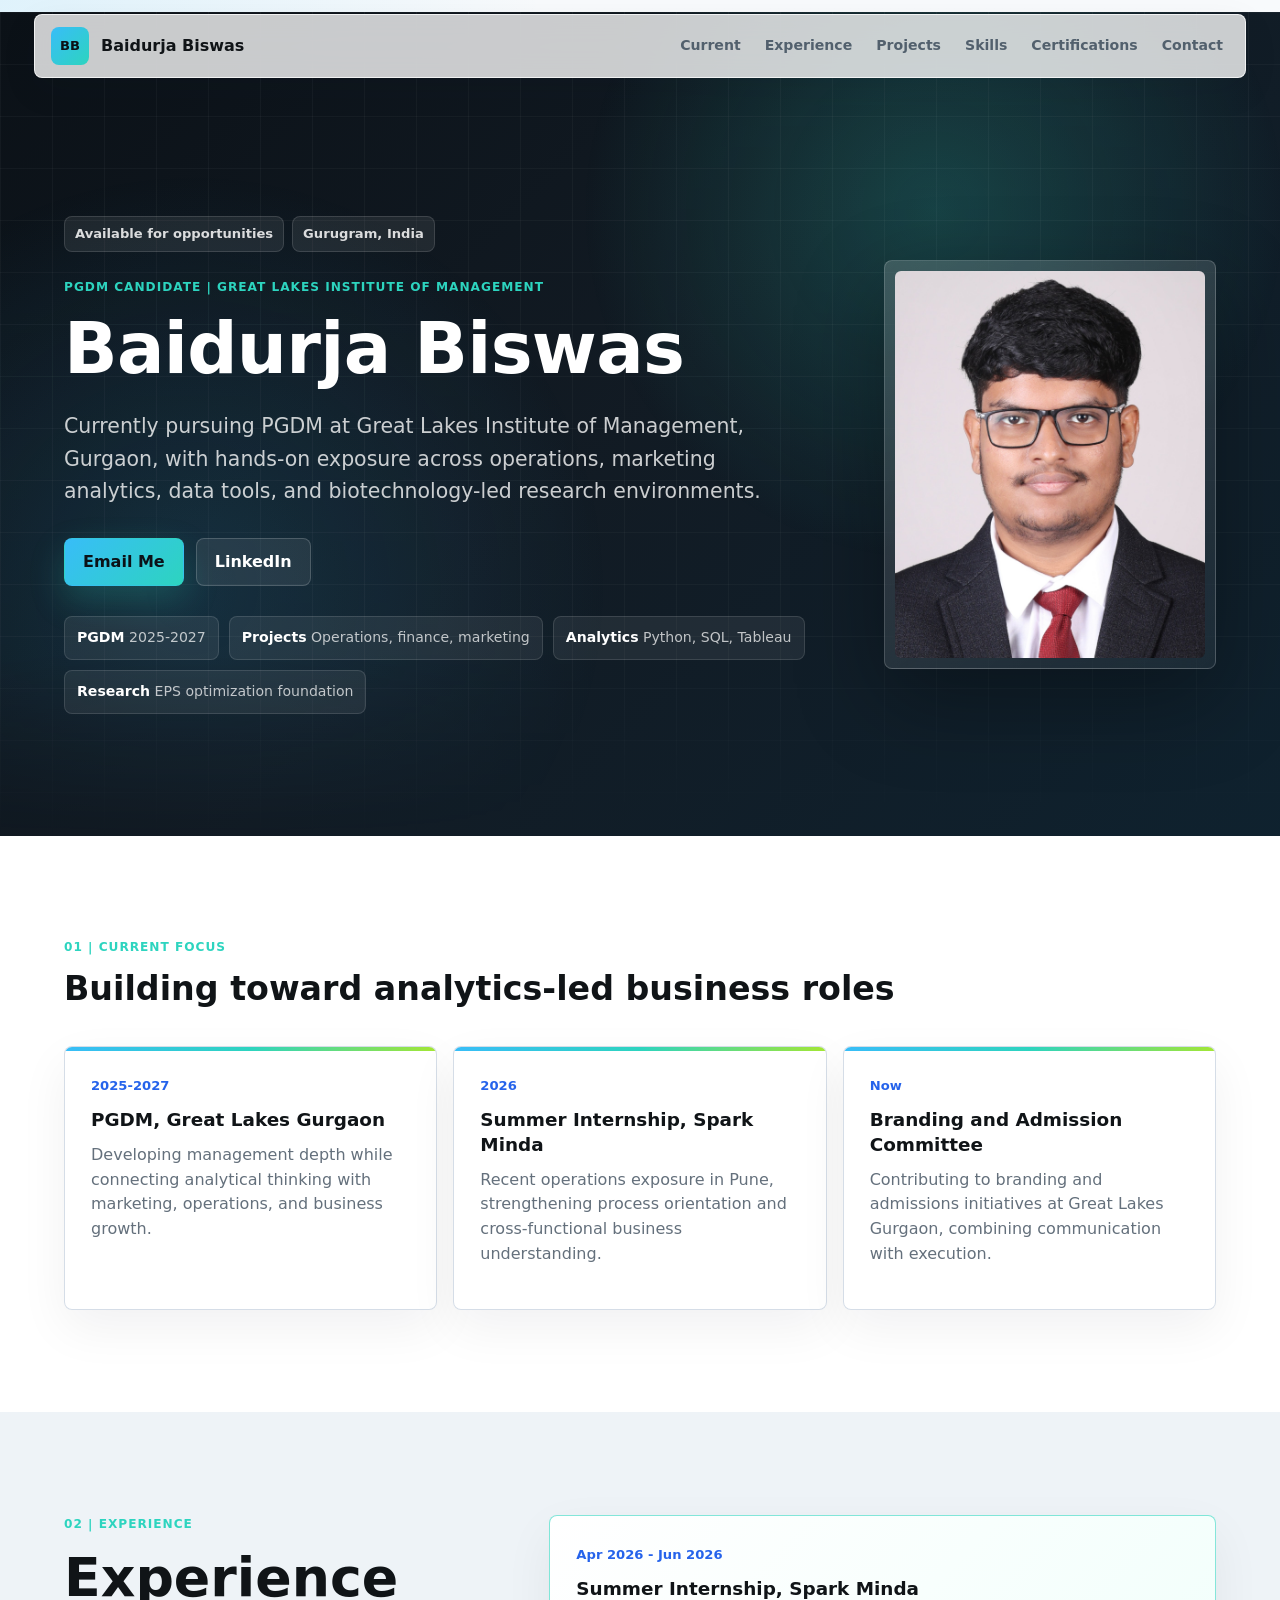
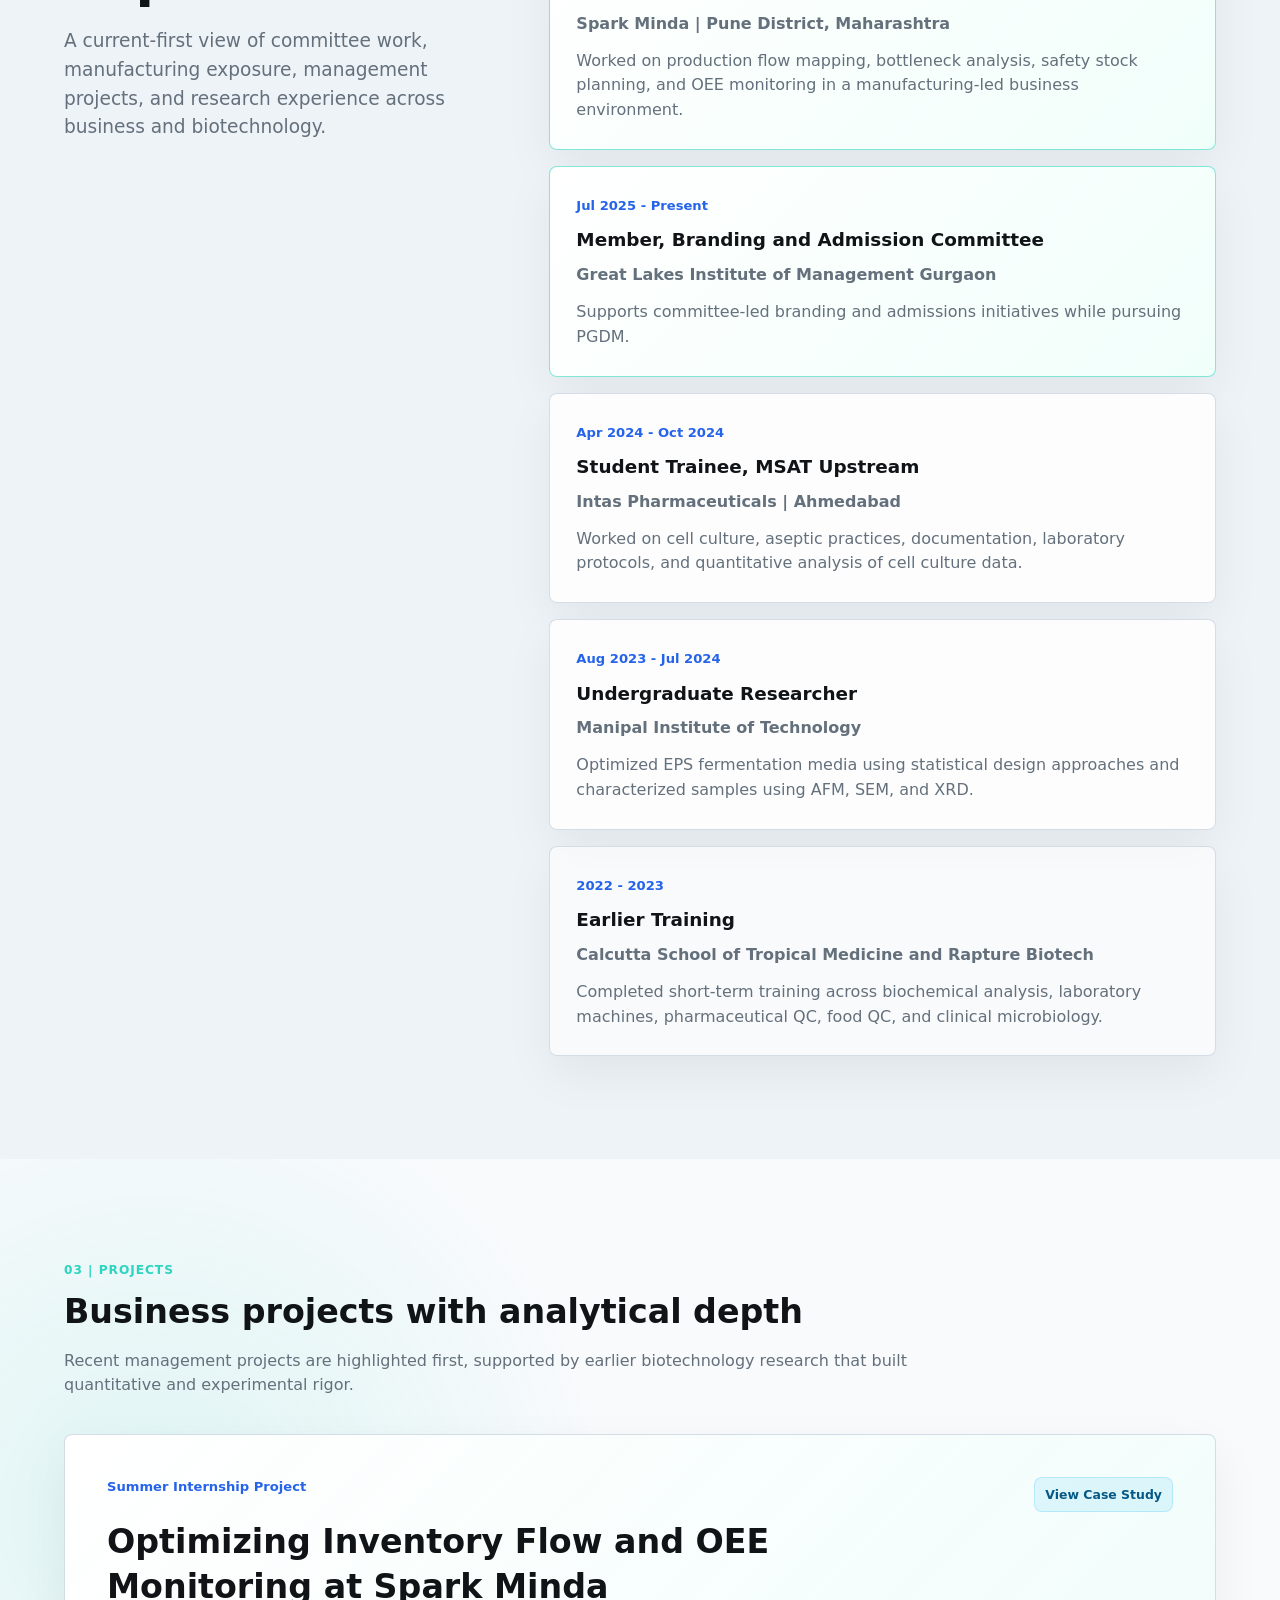
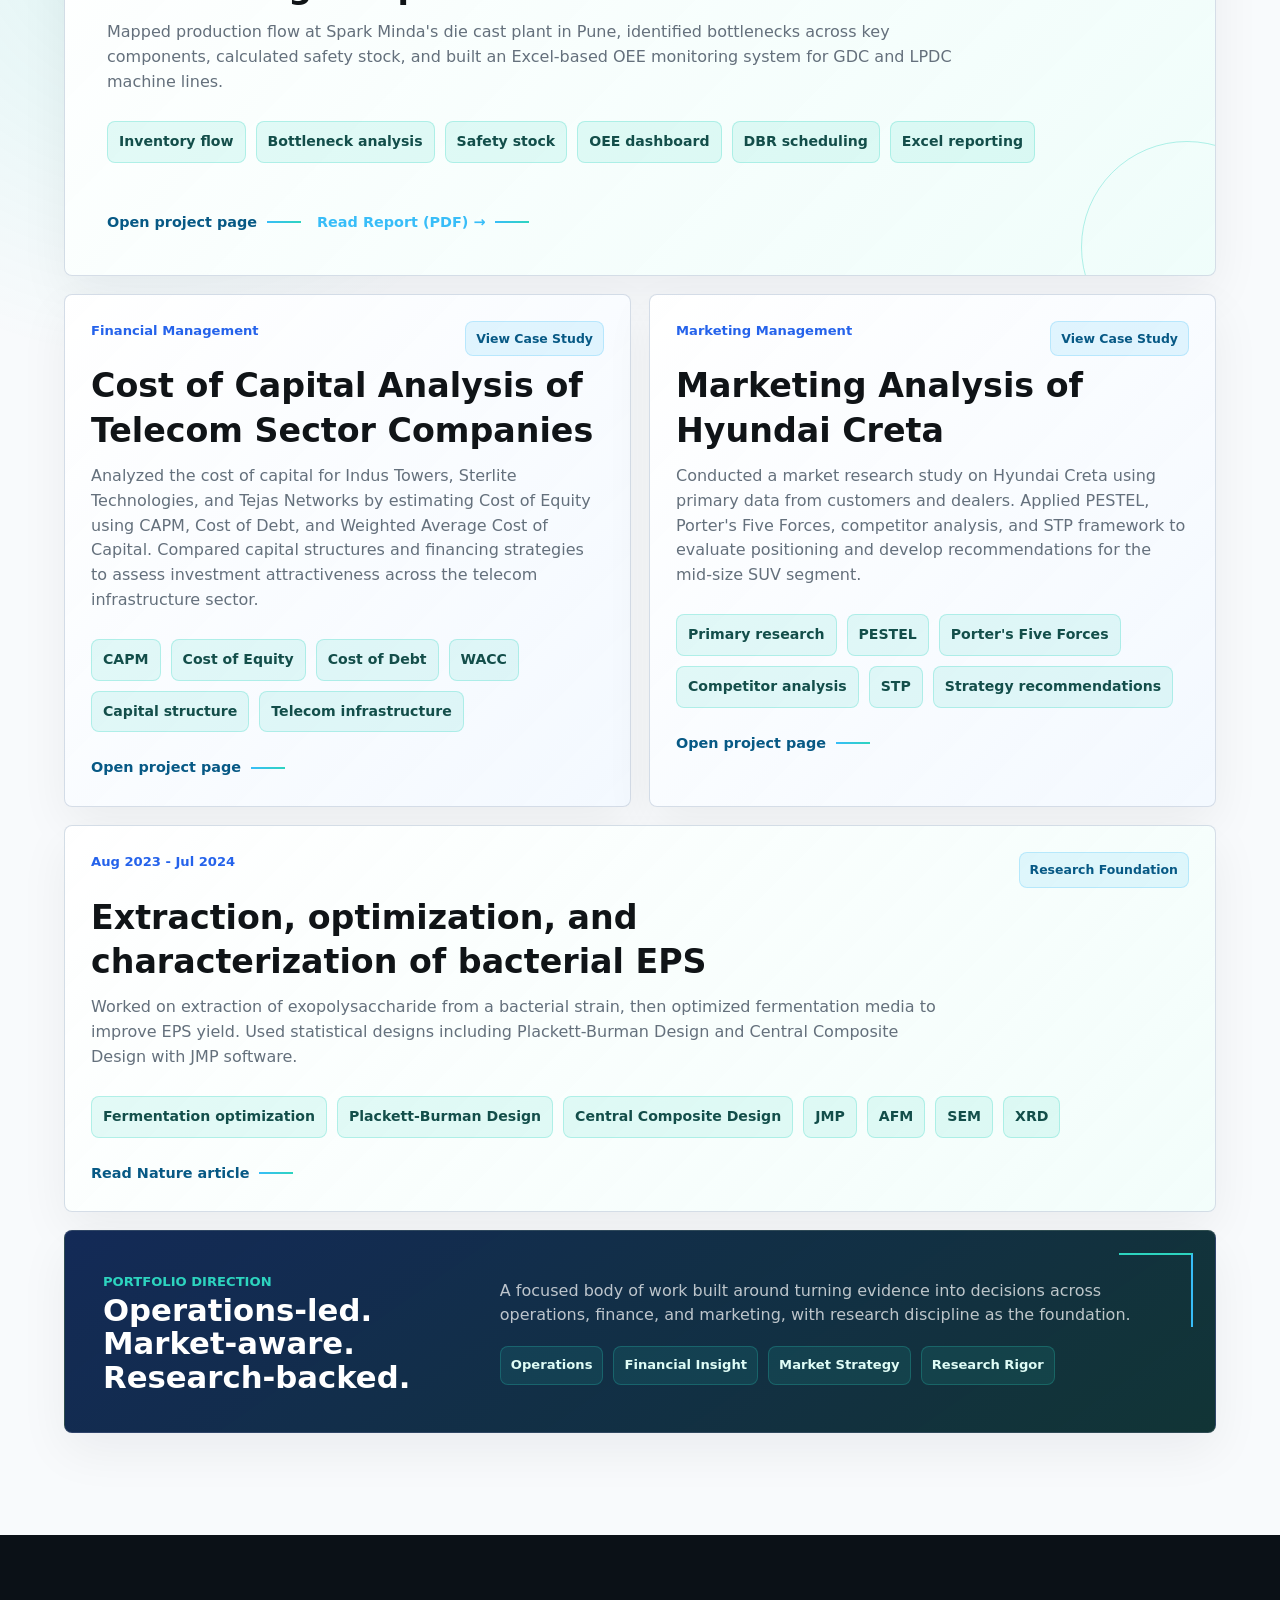
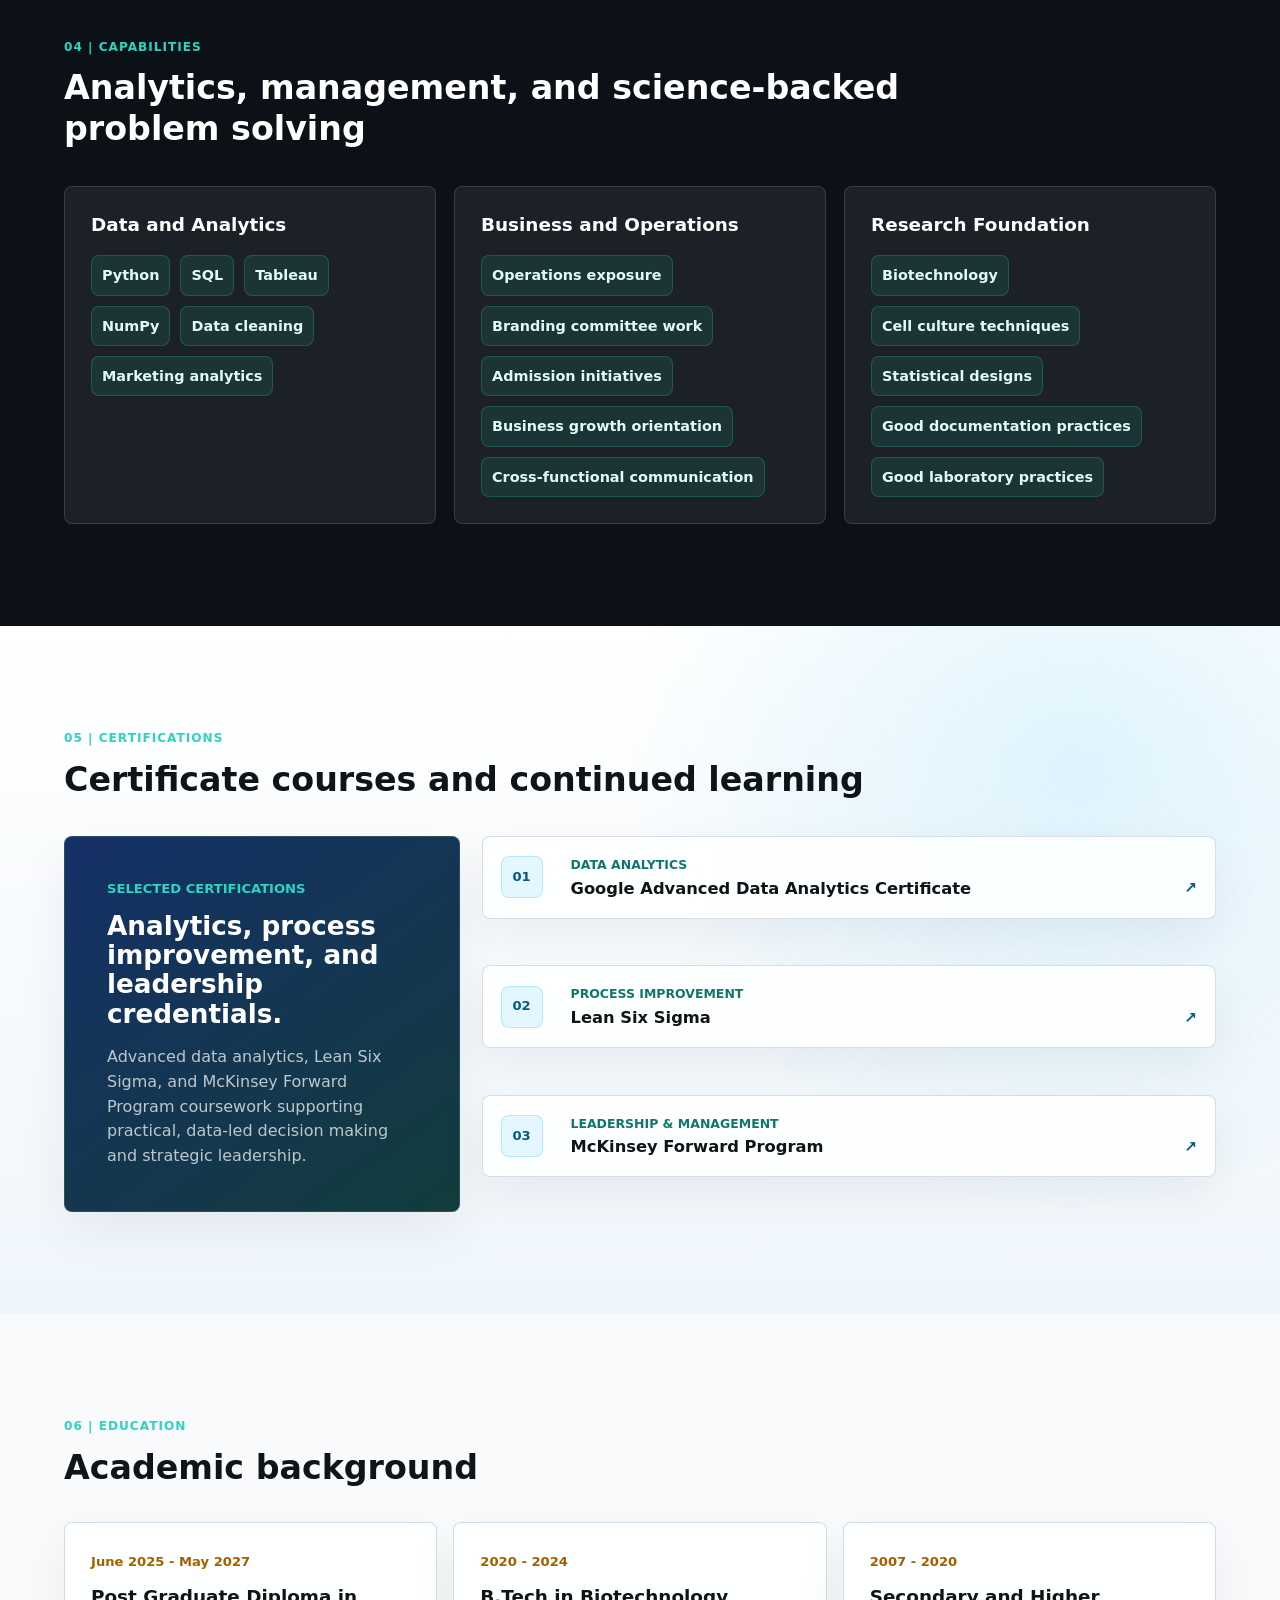
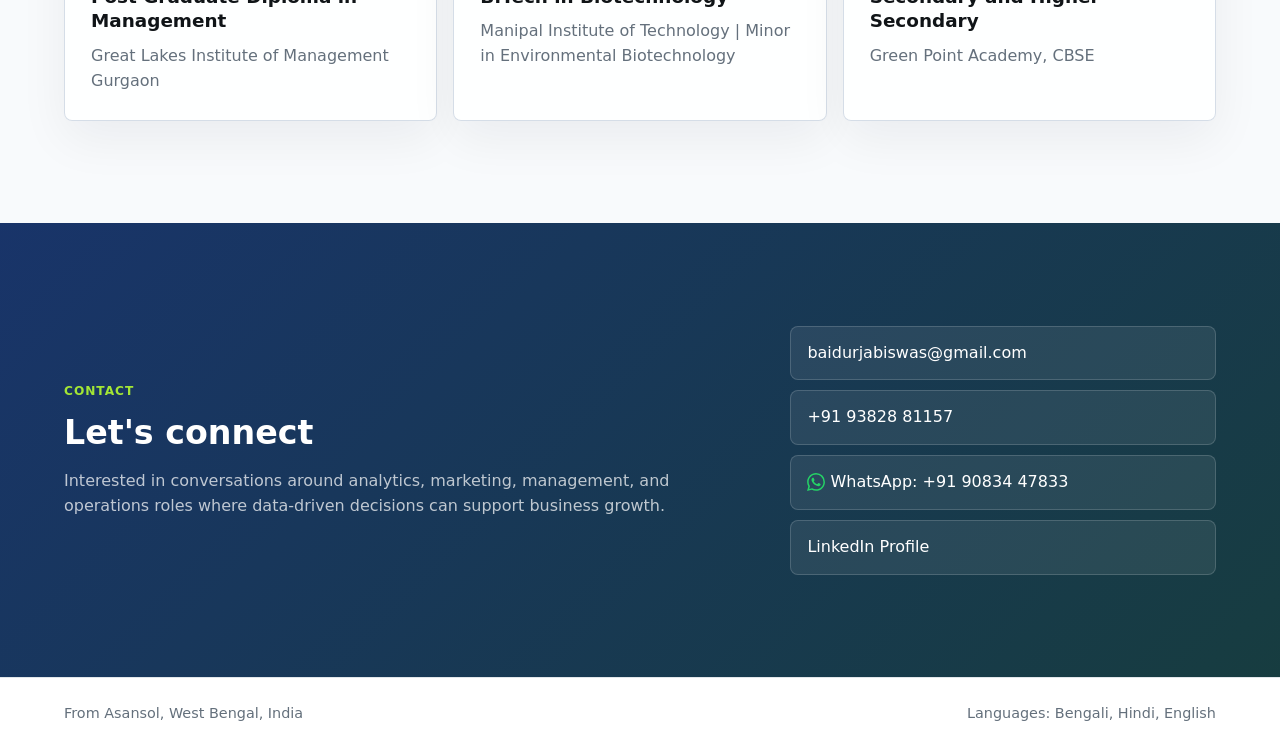
==== commit 0106b307: "Update certifications section with McKinsey Forward Program and verification hyperlinks" ====
--- a/index.html
+++ b/index.html
@@ -279,31 +279,37 @@
         <div class="certification-board">
           <article class="cert-feature">
             <span>Selected Certifications</span>
-            <h3>Analytics, Python, and process improvement credentials.</h3>
-            <p>Advanced data analytics, Lean Six Sigma, and Python coursework supporting practical, data-led decision making.</p>
+            <h3>Analytics, process improvement, and leadership credentials.</h3>
+            <p>Advanced data analytics, Lean Six Sigma, and McKinsey Forward Program coursework supporting practical, data-led decision making and strategic leadership.</p>
           </article>
           <div class="cert-list" aria-label="Certificate courses">
-            <article>
-              <span>01</span>
-              <div>
-                <p>Data Analytics</p>
-                <h3>Google Advanced Data Analytics Certificate</h3>
-              </div>
-            </article>
-            <article>
-              <span>02</span>
-              <div>
-                <p>Process Improvement</p>
-                <h3>Lean Six Sigma</h3>
-              </div>
-            </article>
-            <article>
-              <span>03</span>
-              <div>
-                <p>Python</p>
-                <h3>Programming for Everybody (Getting Started with Python)</h3>
-              </div>
-            </article>
+            <a class="cert-card-link" href="https://www.coursera.org/account/accomplishments/specialization/MWCUK4N0XOLW" target="_blank" rel="noreferrer">
+              <article>
+                <span>01</span>
+                <div>
+                  <p>Data Analytics</p>
+                  <h3>Google Advanced Data Analytics Certificate <span class="cert-link-icon">↗</span></h3>
+                </div>
+              </article>
+            </a>
+            <a class="cert-card-link" href="https://leansixsigma.gtbharat.in/verify/7fbe1cb15219?s=true" target="_blank" rel="noreferrer">
+              <article>
+                <span>02</span>
+                <div>
+                  <p>Process Improvement</p>
+                  <h3>Lean Six Sigma <span class="cert-link-icon">↗</span></h3>
+                </div>
+              </article>
+            </a>
+            <a class="cert-card-link" href="https://www.credly.com/badges/9d400e8c-75cb-4039-b70b-2aace9b1eaf1/public_url" target="_blank" rel="noreferrer">
+              <article>
+                <span>03</span>
+                <div>
+                  <p>Leadership & Management</p>
+                  <h3>McKinsey Forward Program <span class="cert-link-icon">↗</span></h3>
+                </div>
+              </article>
+            </a>
           </div>
         </div>
       </section>
--- a/styles.css
+++ b/styles.css
@@ -170,28 +170,29 @@
 h1 {
   max-width: 850px;
   margin-bottom: 20px;
-  font-size: clamp(3rem, 8vw, 6.8rem);
-  line-height: 0.9;
-  letter-spacing: 0;
+  font-size: clamp(2.4rem, 5.5vw, 4.5rem);
+  line-height: 1.15;
+  letter-spacing: -0.01em;
 }
 
 h2 {
   margin-bottom: 16px;
-  font-size: clamp(1.85rem, 3.3vw, 2.95rem);
-  line-height: 1.04;
+  font-size: clamp(1.6rem, 2.6vw, 2.35rem);
+  line-height: 1.22;
   letter-spacing: 0;
 }
 
 h3 {
-  margin-bottom: 8px;
-  font-size: 1.12rem;
-  line-height: 1.25;
+  margin-bottom: 10px;
+  font-size: 1.15rem;
+  line-height: 1.35;
 }
 
 .lead {
   max-width: 770px;
-  color: rgba(255, 255, 255, 0.72);
+  color: rgba(255, 255, 255, 0.78);
   font-size: clamp(1.05rem, 1.7vw, 1.28rem);
+  line-height: 1.6;
 }
 
 .hero-actions {
@@ -723,6 +724,12 @@
   gap: 12px;
 }
 
+.cert-card-link {
+  display: block;
+  color: inherit;
+  text-decoration: none;
+}
+
 .cert-list article {
   display: grid;
   grid-template-columns: 54px minmax(0, 1fr);
@@ -769,8 +776,24 @@
 }
 
 .cert-list h3 {
+  display: flex;
+  align-items: center;
+  justify-content: space-between;
+  gap: 8px;
   margin-bottom: 0;
   font-size: 1.02rem;
+}
+
+.cert-link-icon {
+  display: inline-block;
+  font-size: 0.95rem;
+  color: #075985;
+  transition: transform 180ms ease, color 180ms ease;
+}
+
+.cert-list article:hover .cert-link-icon {
+  transform: translate(2px, -2px);
+  color: var(--blue);
 }
 
 .education-section {
@@ -863,7 +886,10 @@
 
 .case-hero h1 {
   max-width: 980px;
-  font-size: clamp(2.65rem, 5.6vw, 5.25rem);
+  font-size: clamp(2rem, 3.8vw, 3.4rem);
+  line-height: 1.18;
+  margin-top: 10px;
+  margin-bottom: 22px;
 }
 
 .hero-product-shot {
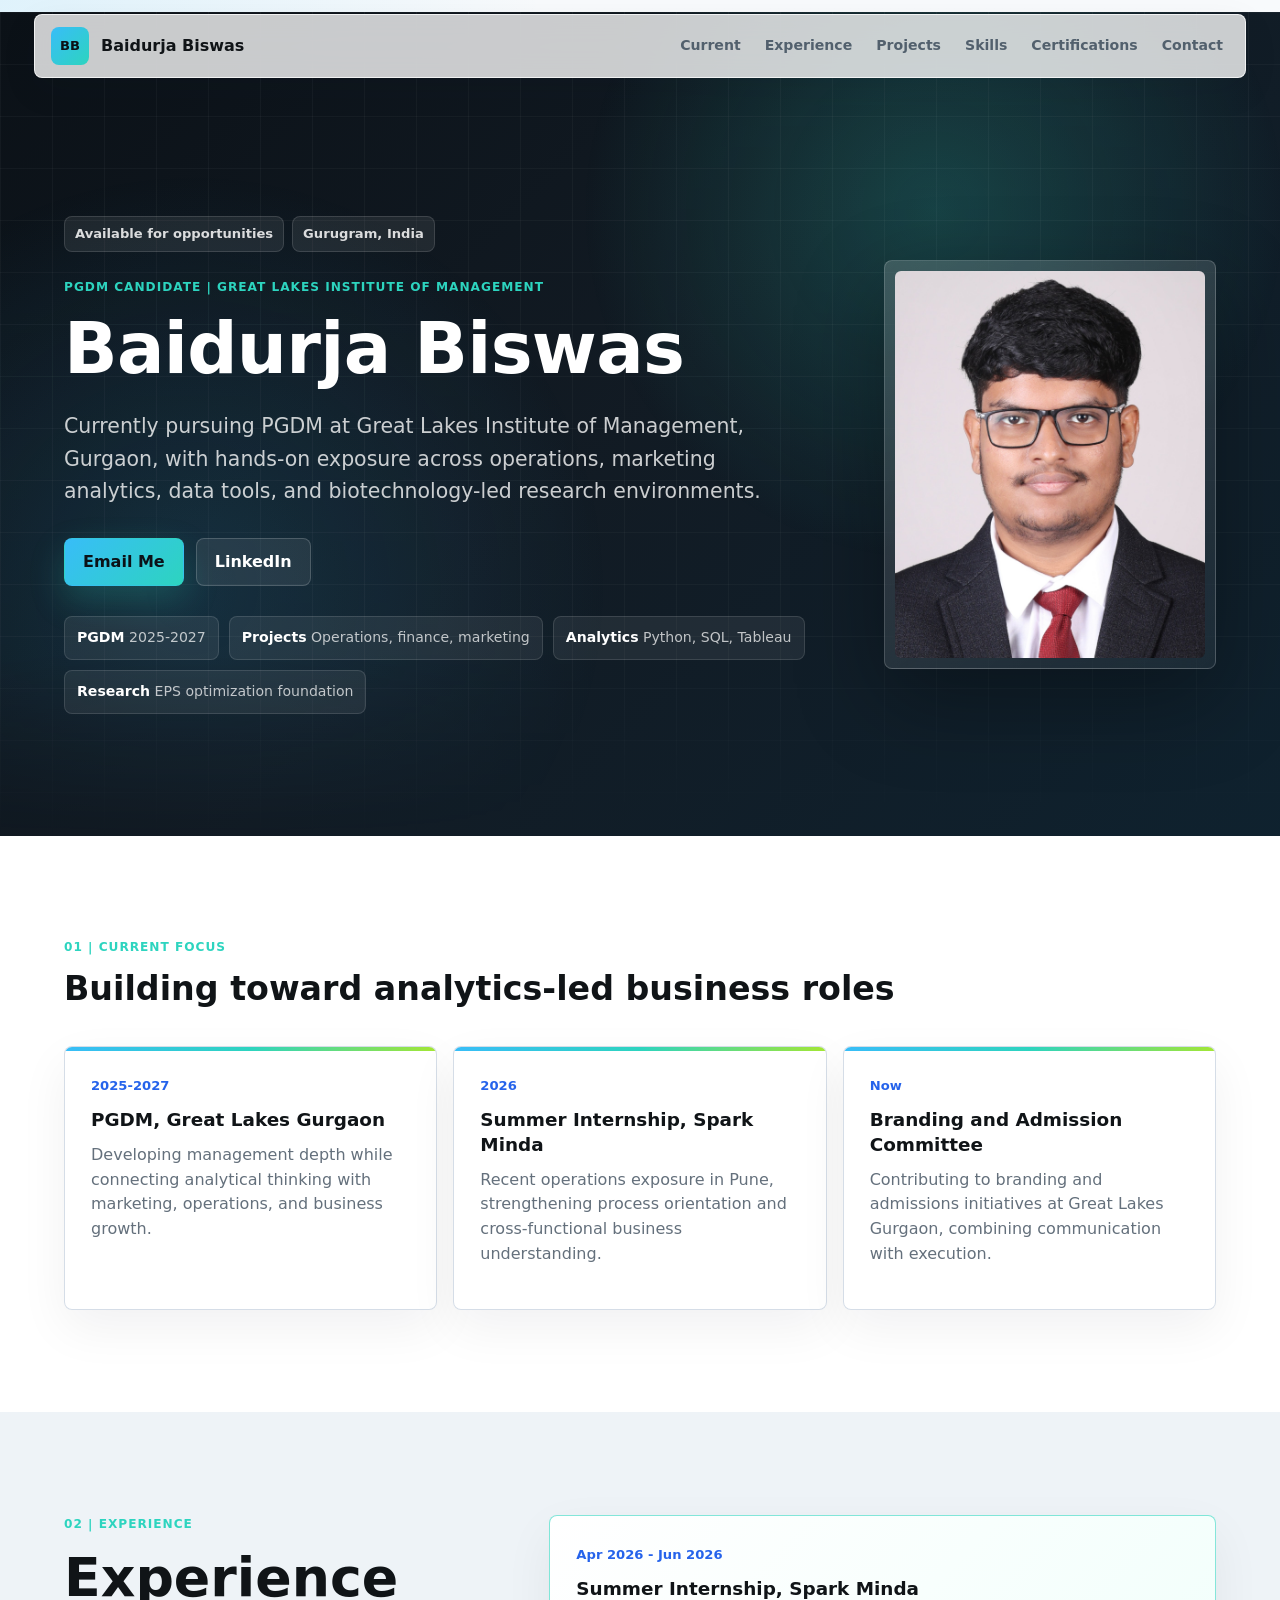
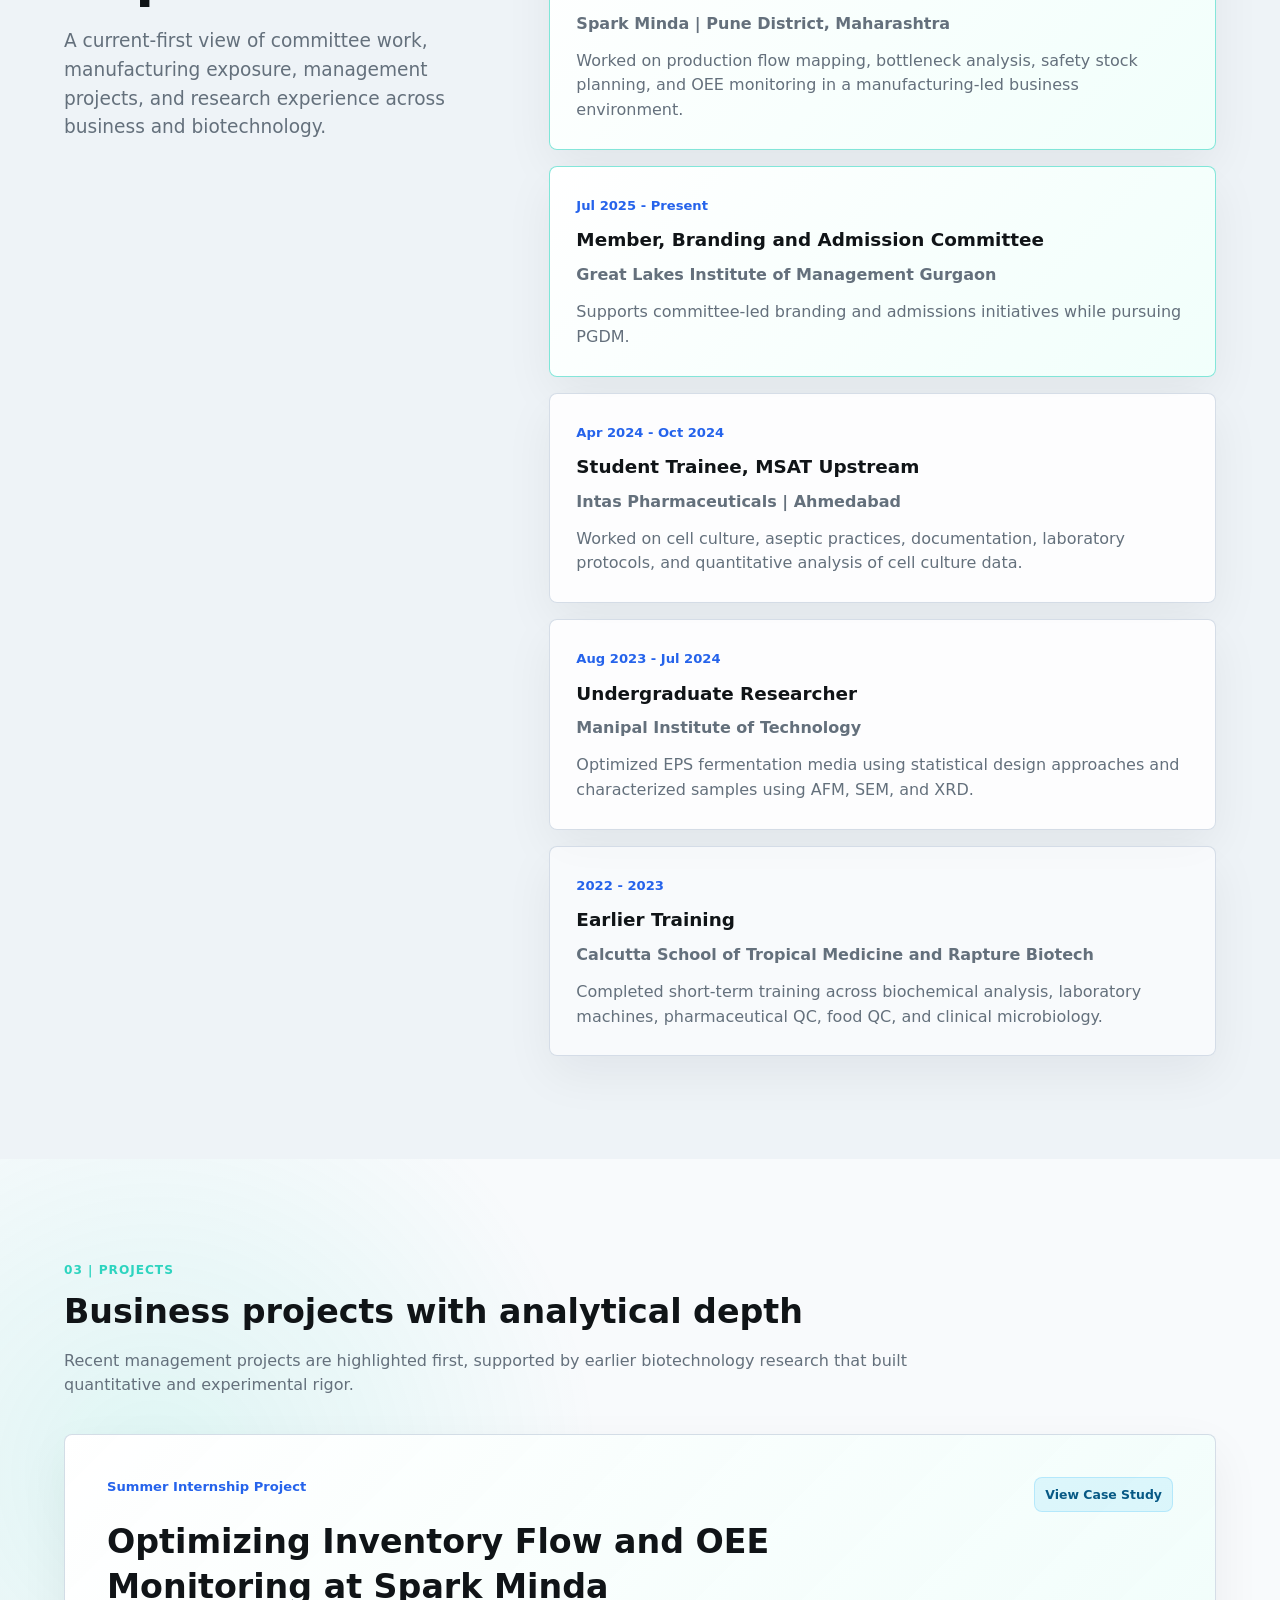
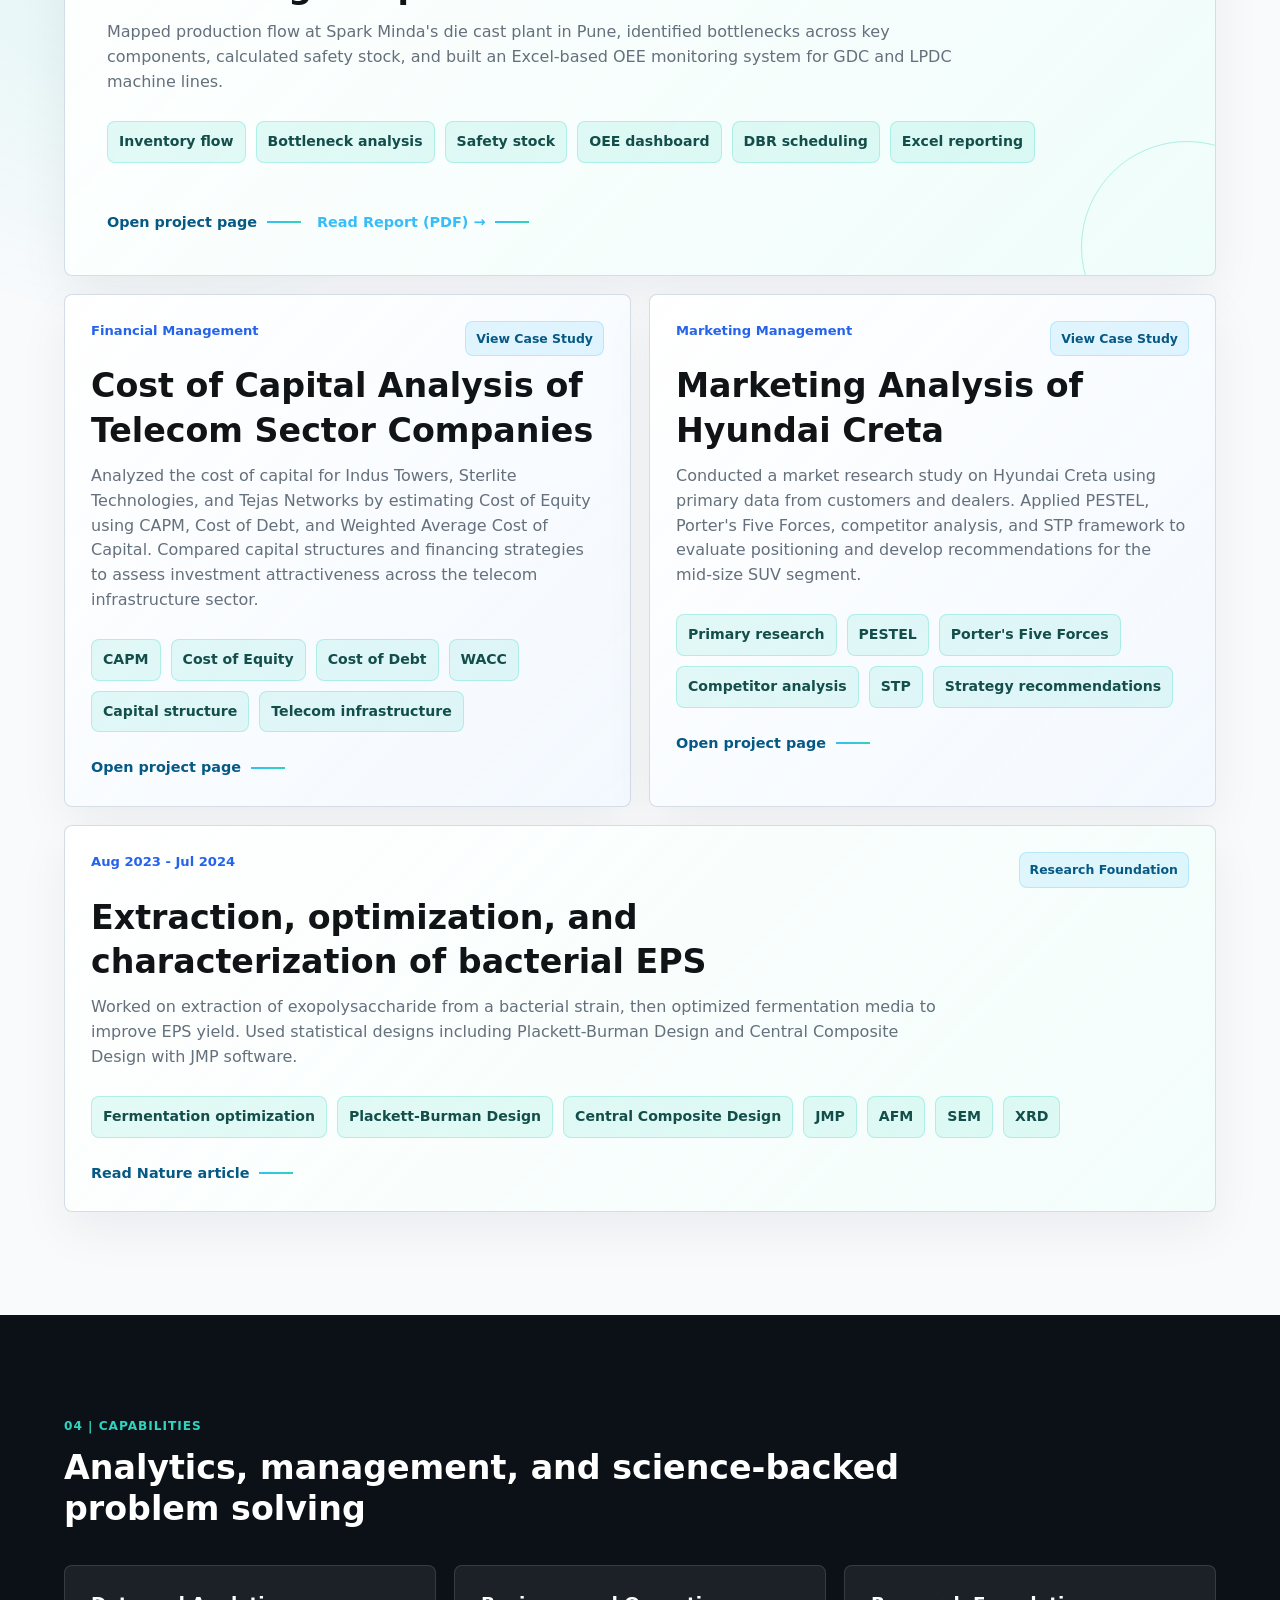
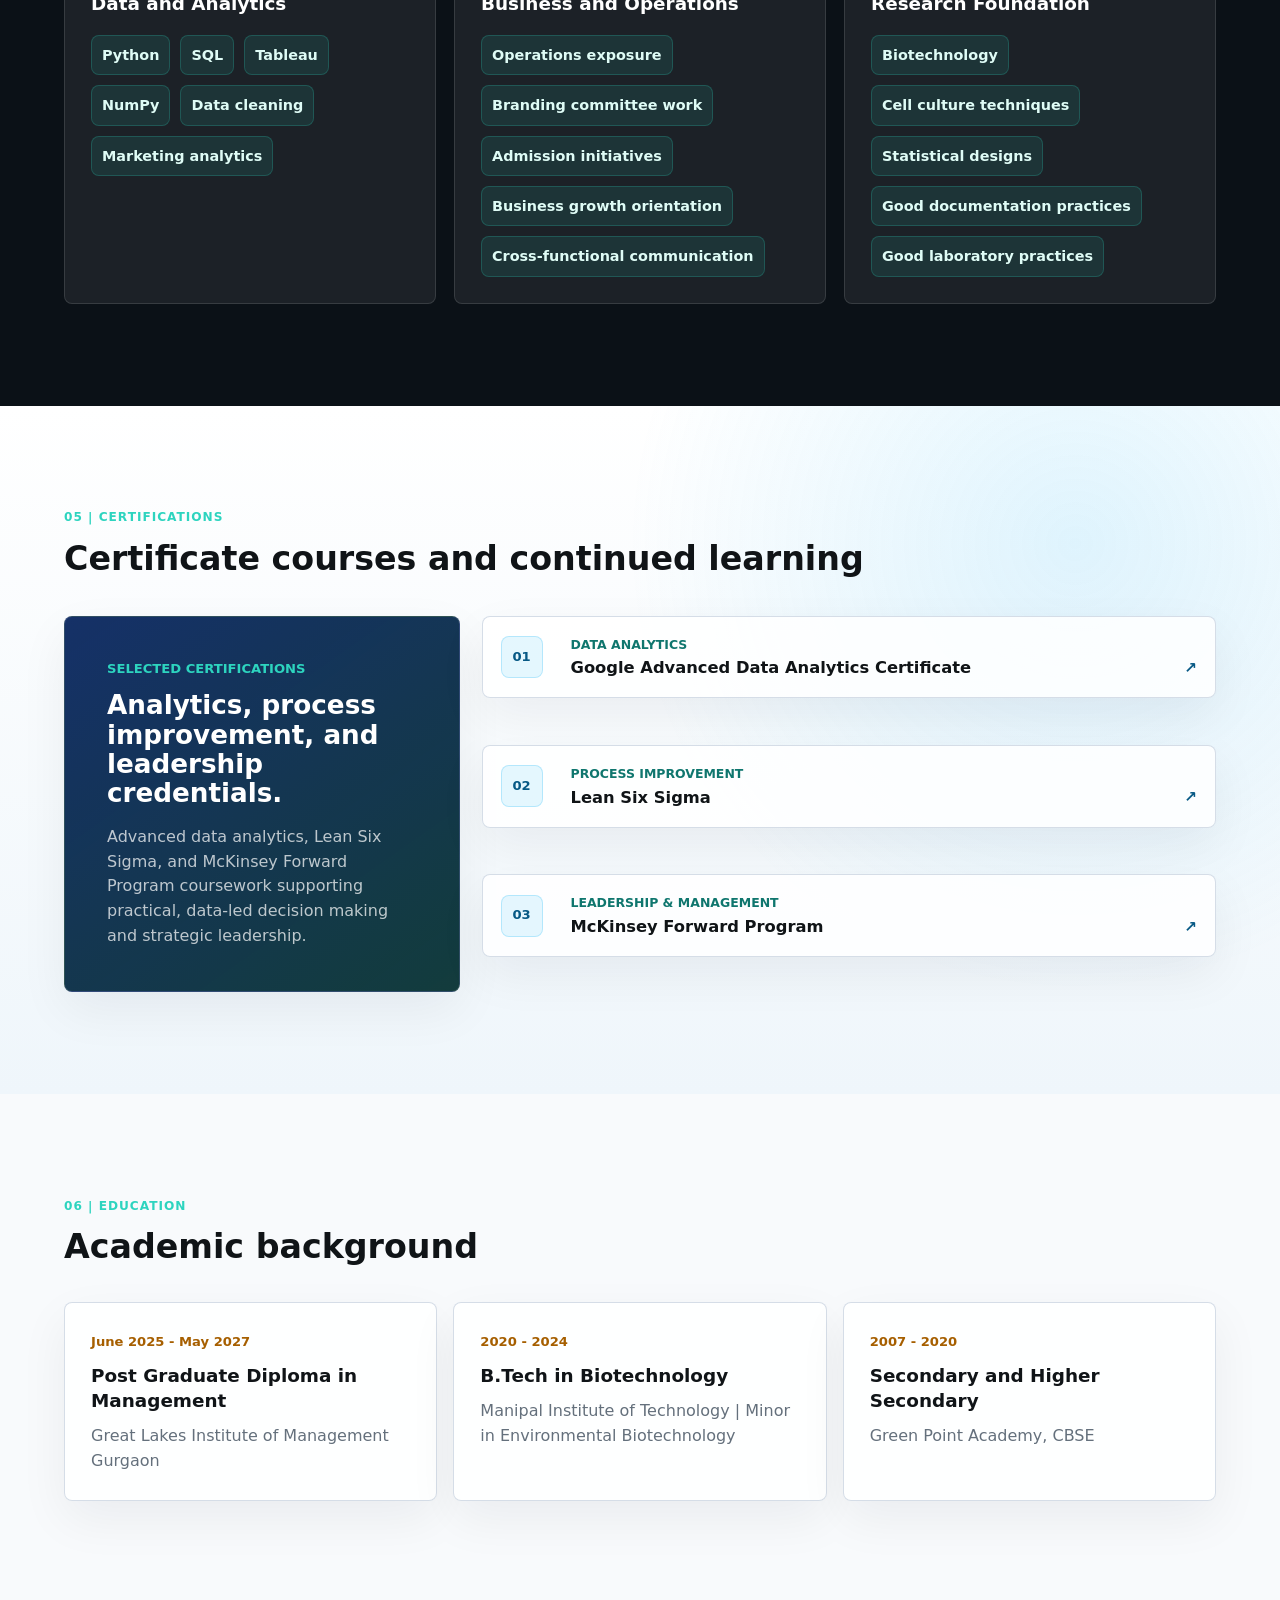
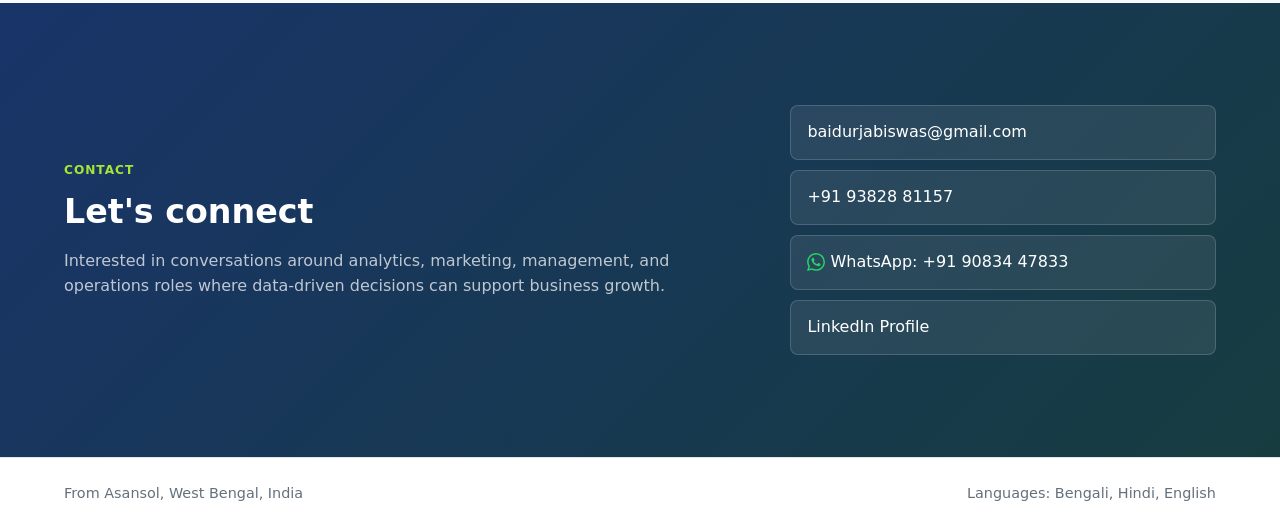
==== commit eba04fd1: "Remove Portfolio Direction banner from index.html" ====
--- a/index.html
+++ b/index.html
@@ -213,21 +213,6 @@
             </div>
             <a class="project-link" href="https://www.nature.com/articles/s41598-025-10392-5" target="_blank" rel="noreferrer">Read Nature article</a>
           </article>
-          <aside class="project-note">
-            <div class="project-note-heading">
-              <span>Portfolio Direction</span>
-              <h3>Operations-led. Market-aware. Research-backed.</h3>
-            </div>
-            <div class="project-note-copy">
-              <p>A focused body of work built around turning evidence into decisions across operations, finance, and marketing, with research discipline as the foundation.</p>
-              <div class="project-note-tags" aria-label="Project focus areas">
-                <span>Operations</span>
-                <span>Financial Insight</span>
-                <span>Market Strategy</span>
-                <span>Research Rigor</span>
-              </div>
-            </div>
-          </aside>
         </div>
       </section>
 
--- a/styles.css
+++ b/styles.css
@@ -1513,3 +1513,199 @@
     align-items: flex-start;
   }
 }
+
+/* Interactive Project Slideshow Styles */
+.slideshow-section {
+  background: var(--paper);
+}
+
+.slideshow-wrapper {
+  position: relative;
+  max-width: 980px;
+  margin: 36px auto 0;
+  background: var(--night);
+  border: 1px solid rgba(255, 255, 255, 0.14);
+  border-radius: 12px;
+  overflow: hidden;
+  box-shadow: 0 24px 60px rgba(15, 23, 42, 0.2);
+}
+
+.slideshow-stage {
+  position: relative;
+  width: 100%;
+  aspect-ratio: 16 / 10;
+  max-height: 540px;
+  background: #070a0e;
+  overflow: hidden;
+}
+
+.slide-item {
+  position: absolute;
+  inset: 0;
+  opacity: 0;
+  visibility: hidden;
+  transition: opacity 600ms cubic-bezier(0.4, 0, 0.2, 1), visibility 600ms cubic-bezier(0.4, 0, 0.2, 1);
+  display: flex;
+  flex-direction: column;
+  justify-content: flex-end;
+}
+
+.slide-item.active {
+  opacity: 1;
+  visibility: visible;
+  z-index: 1;
+}
+
+.slide-item img {
+  width: 100%;
+  height: 100%;
+  object-fit: cover;
+  object-position: center;
+}
+
+.slide-caption {
+  position: absolute;
+  inset: auto 0 0 0;
+  padding: 28px 32px 22px;
+  background: linear-gradient(180deg, transparent 0%, rgba(9, 13, 18, 0.88) 38%, rgba(9, 13, 18, 0.98) 100%);
+  color: var(--white);
+  z-index: 2;
+  pointer-events: none;
+}
+
+.slide-caption h3 {
+  margin: 0 0 4px;
+  font-size: clamp(1.05rem, 1.8vw, 1.3rem);
+  font-weight: 800;
+  color: var(--white);
+}
+
+.slide-caption p {
+  margin: 0;
+  font-size: clamp(0.85rem, 1.3vw, 0.95rem);
+  color: rgba(255, 255, 255, 0.82);
+}
+
+.slide-arrow {
+  position: absolute;
+  top: 45%;
+  transform: translateY(-50%);
+  z-index: 10;
+  width: 46px;
+  height: 46px;
+  display: grid;
+  place-items: center;
+  background: rgba(11, 17, 23, 0.7);
+  color: var(--white);
+  border: 1px solid rgba(255, 255, 255, 0.28);
+  border-radius: 50%;
+  font-size: 1.25rem;
+  cursor: pointer;
+  backdrop-filter: blur(8px);
+  transition: background 180ms ease, transform 180ms ease, border-color 180ms ease;
+}
+
+.slide-arrow:hover {
+  background: linear-gradient(135deg, var(--cyan), var(--mint));
+  color: var(--night);
+  border-color: transparent;
+  transform: translateY(-50%) scale(1.08);
+}
+
+.slide-arrow.prev {
+  left: 16px;
+}
+
+.slide-arrow.next {
+  right: 16px;
+}
+
+.slide-controls {
+  display: flex;
+  justify-content: center;
+  align-items: center;
+  padding: 12px 16px;
+  background: #0d151d;
+  border-top: 1px solid rgba(255, 255, 255, 0.08);
+}
+
+.slide-dots {
+  display: flex;
+  gap: 8px;
+}
+
+.slide-dot {
+  width: 10px;
+  height: 10px;
+  padding: 0;
+  border: 1px solid rgba(255, 255, 255, 0.35);
+  border-radius: 50%;
+  background: transparent;
+  cursor: pointer;
+  transition: background 200ms ease, width 200ms ease, border-color 200ms ease;
+}
+
+.slide-dot.active {
+  width: 26px;
+  border-radius: 5px;
+  background: linear-gradient(90deg, var(--cyan), var(--mint));
+  border-color: transparent;
+}
+
+.slide-thumbs {
+  display: grid;
+  grid-template-columns: repeat(5, 1fr);
+  gap: 8px;
+  padding: 12px;
+  background: #080c10;
+  border-top: 1px solid rgba(255, 255, 255, 0.06);
+}
+
+.thumb-item {
+  position: relative;
+  aspect-ratio: 4 / 3;
+  padding: 0;
+  border: 2px solid transparent;
+  border-radius: 6px;
+  overflow: hidden;
+  background: #000;
+  cursor: pointer;
+  opacity: 0.5;
+  transition: opacity 180ms ease, border-color 180ms ease, transform 180ms ease;
+}
+
+.thumb-item img {
+  width: 100%;
+  height: 100%;
+  object-fit: cover;
+}
+
+.thumb-item:hover {
+  opacity: 0.85;
+}
+
+.thumb-item.active {
+  opacity: 1;
+  border-color: var(--cyan);
+  box-shadow: 0 0 12px rgba(56, 189, 248, 0.45);
+}
+
+@media (max-width: 640px) {
+  .slideshow-stage {
+    aspect-ratio: 4 / 3;
+  }
+  .slide-caption {
+    padding: 16px;
+  }
+  .slide-arrow {
+    width: 38px;
+    height: 38px;
+    font-size: 1rem;
+  }
+  .slide-arrow.prev { left: 8px; }
+  .slide-arrow.next { right: 8px; }
+  .slide-thumbs {
+    gap: 4px;
+    padding: 8px;
+  }
+}
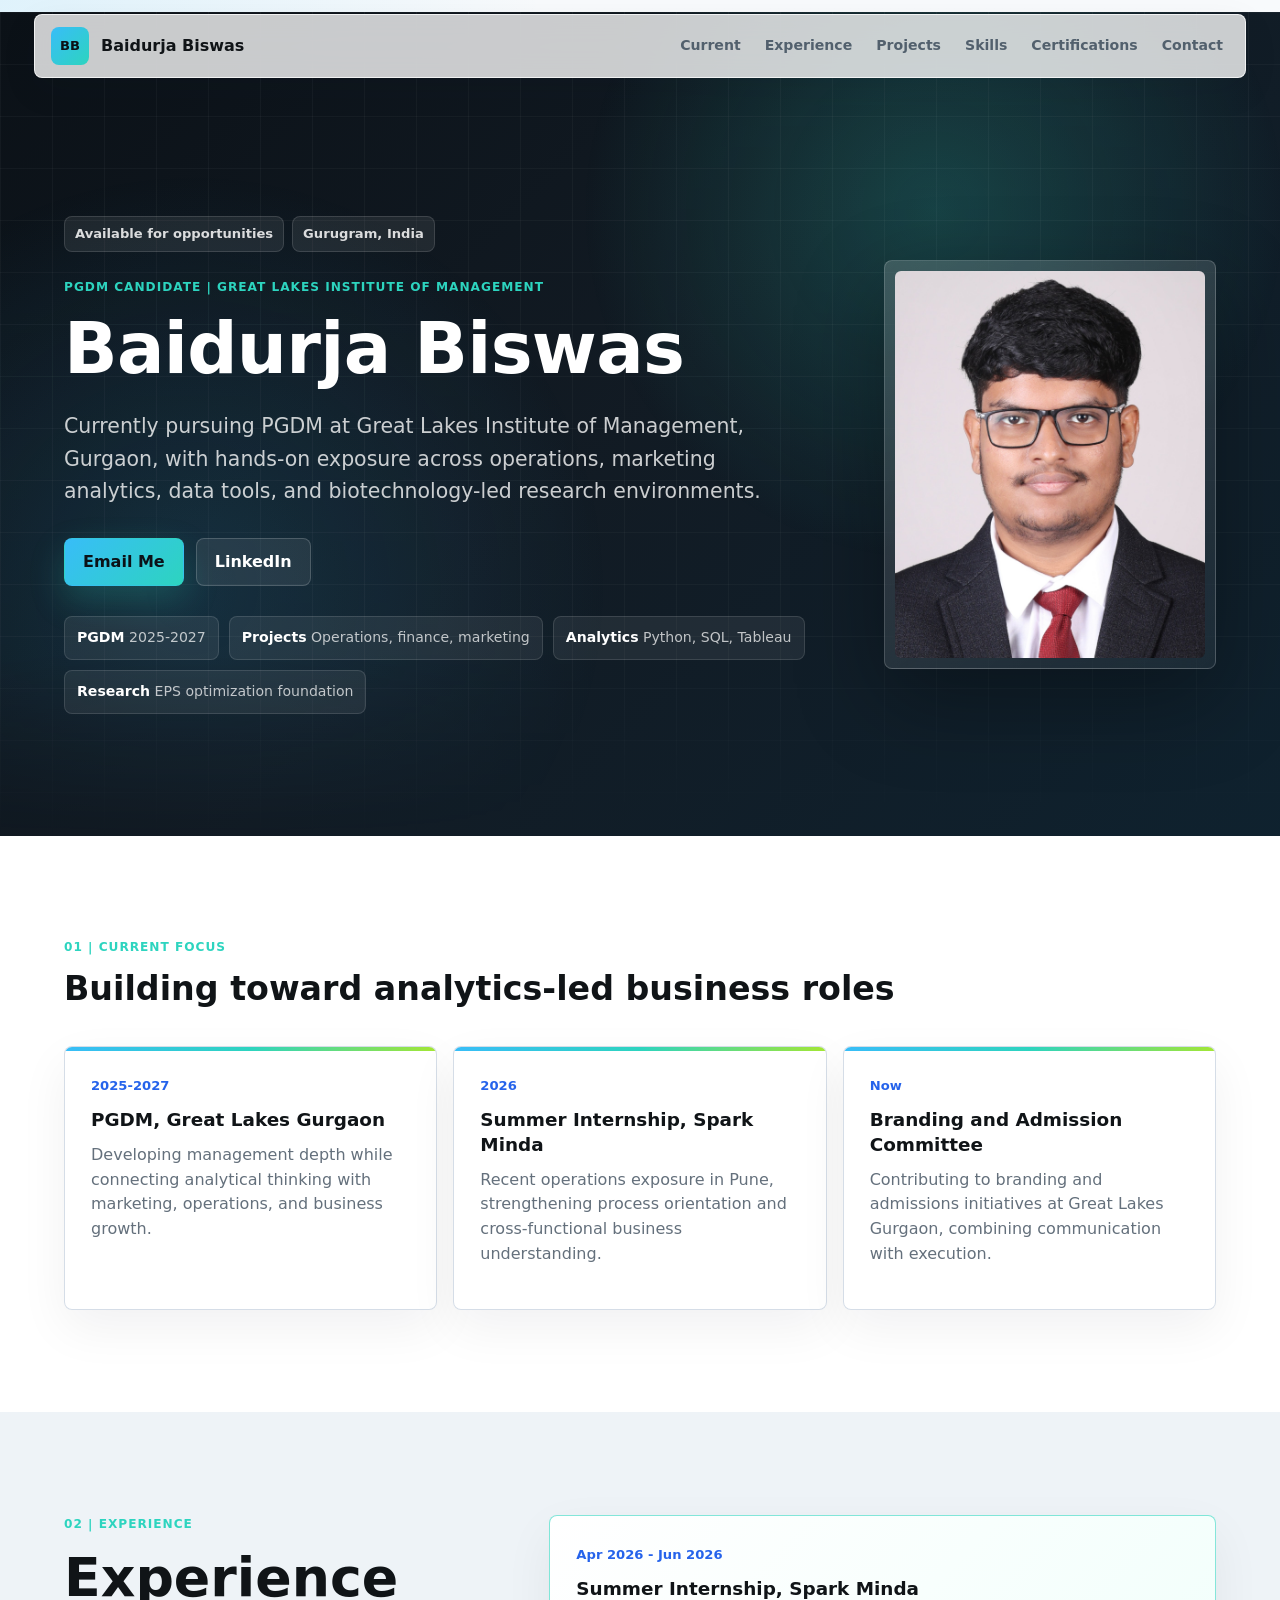
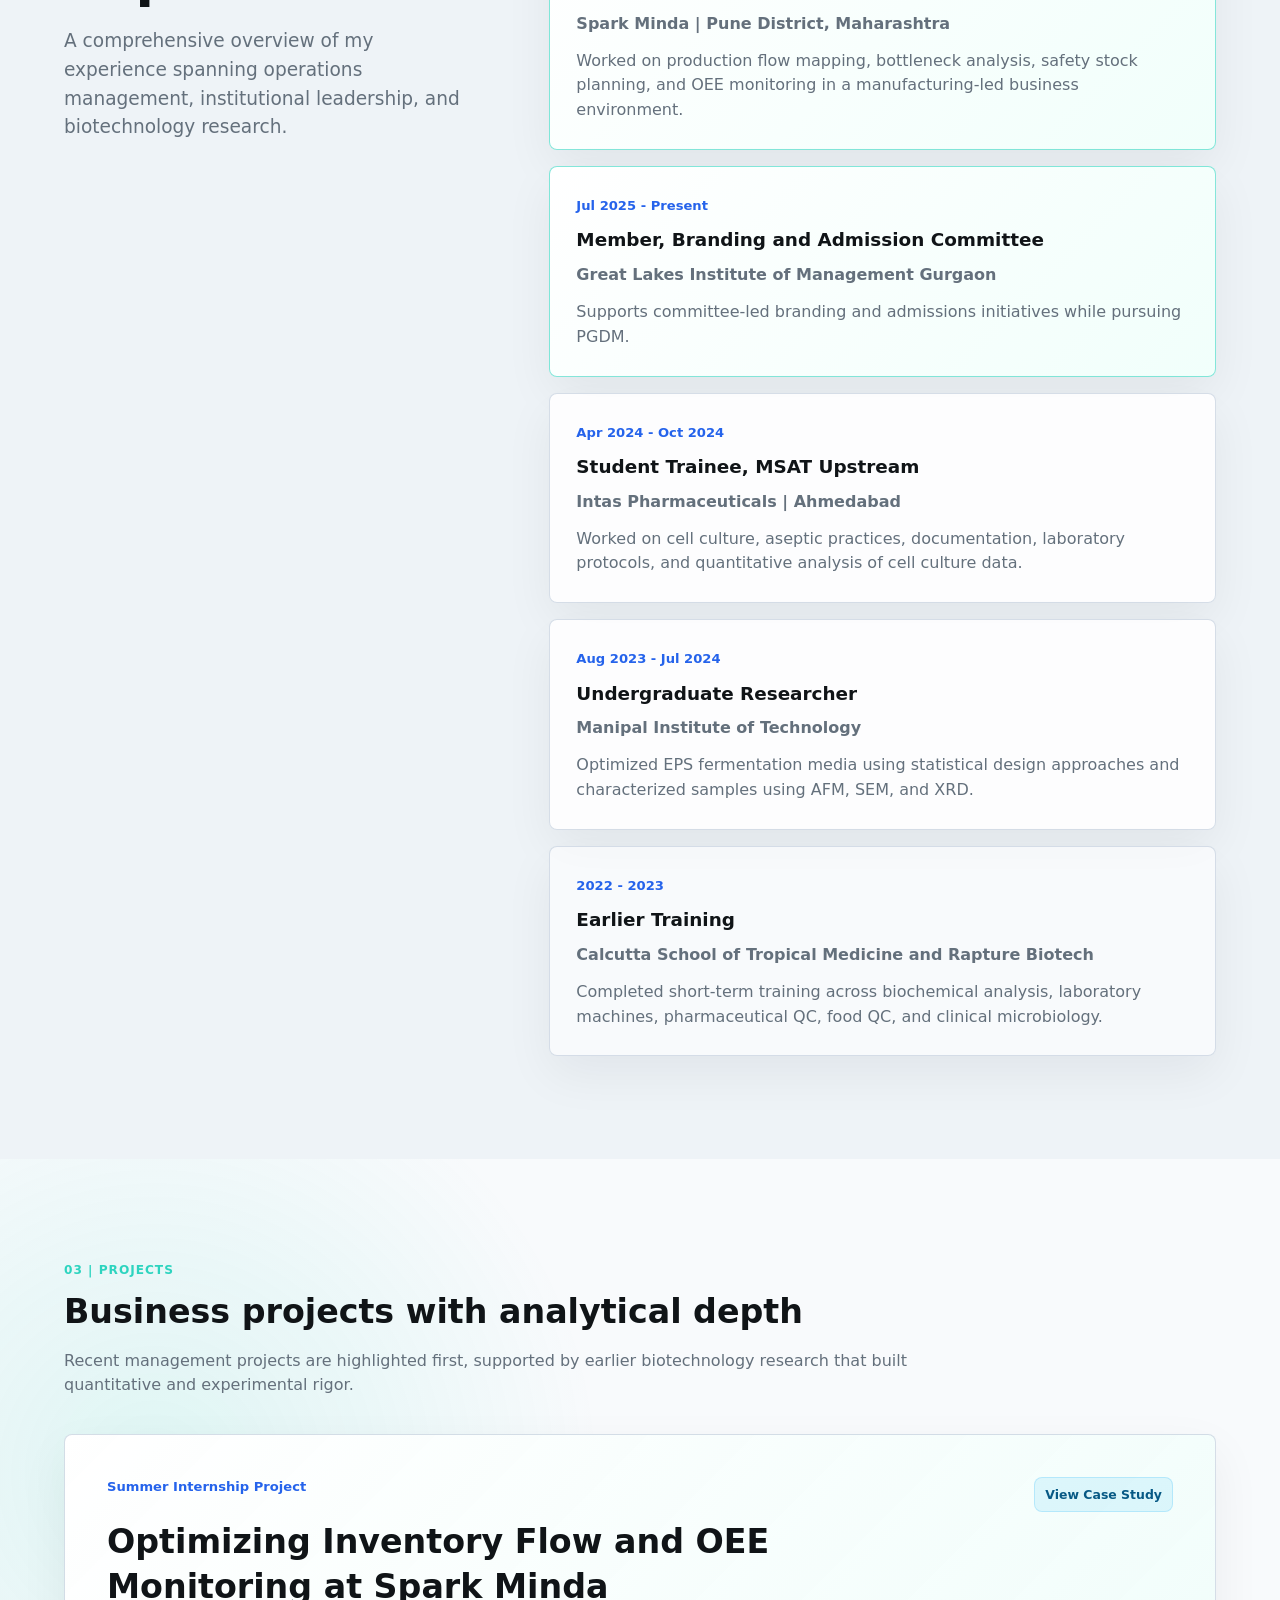
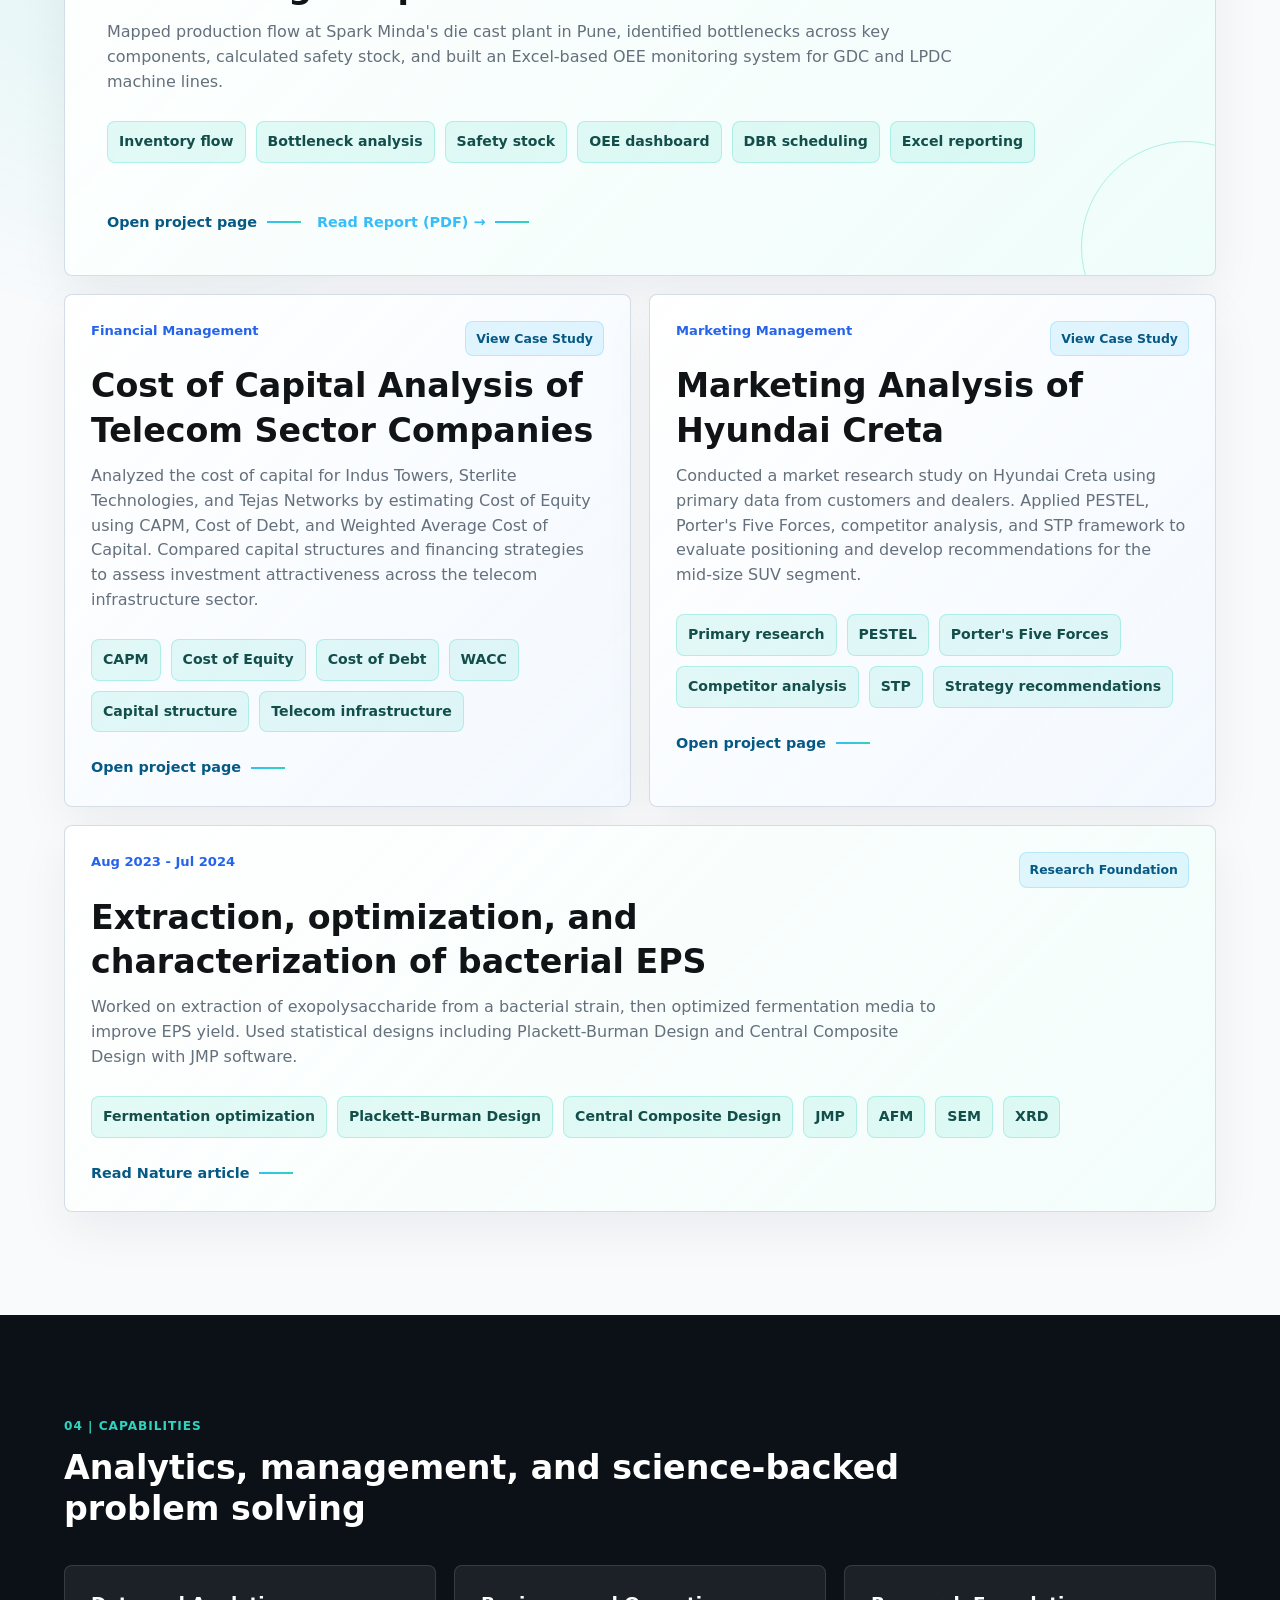
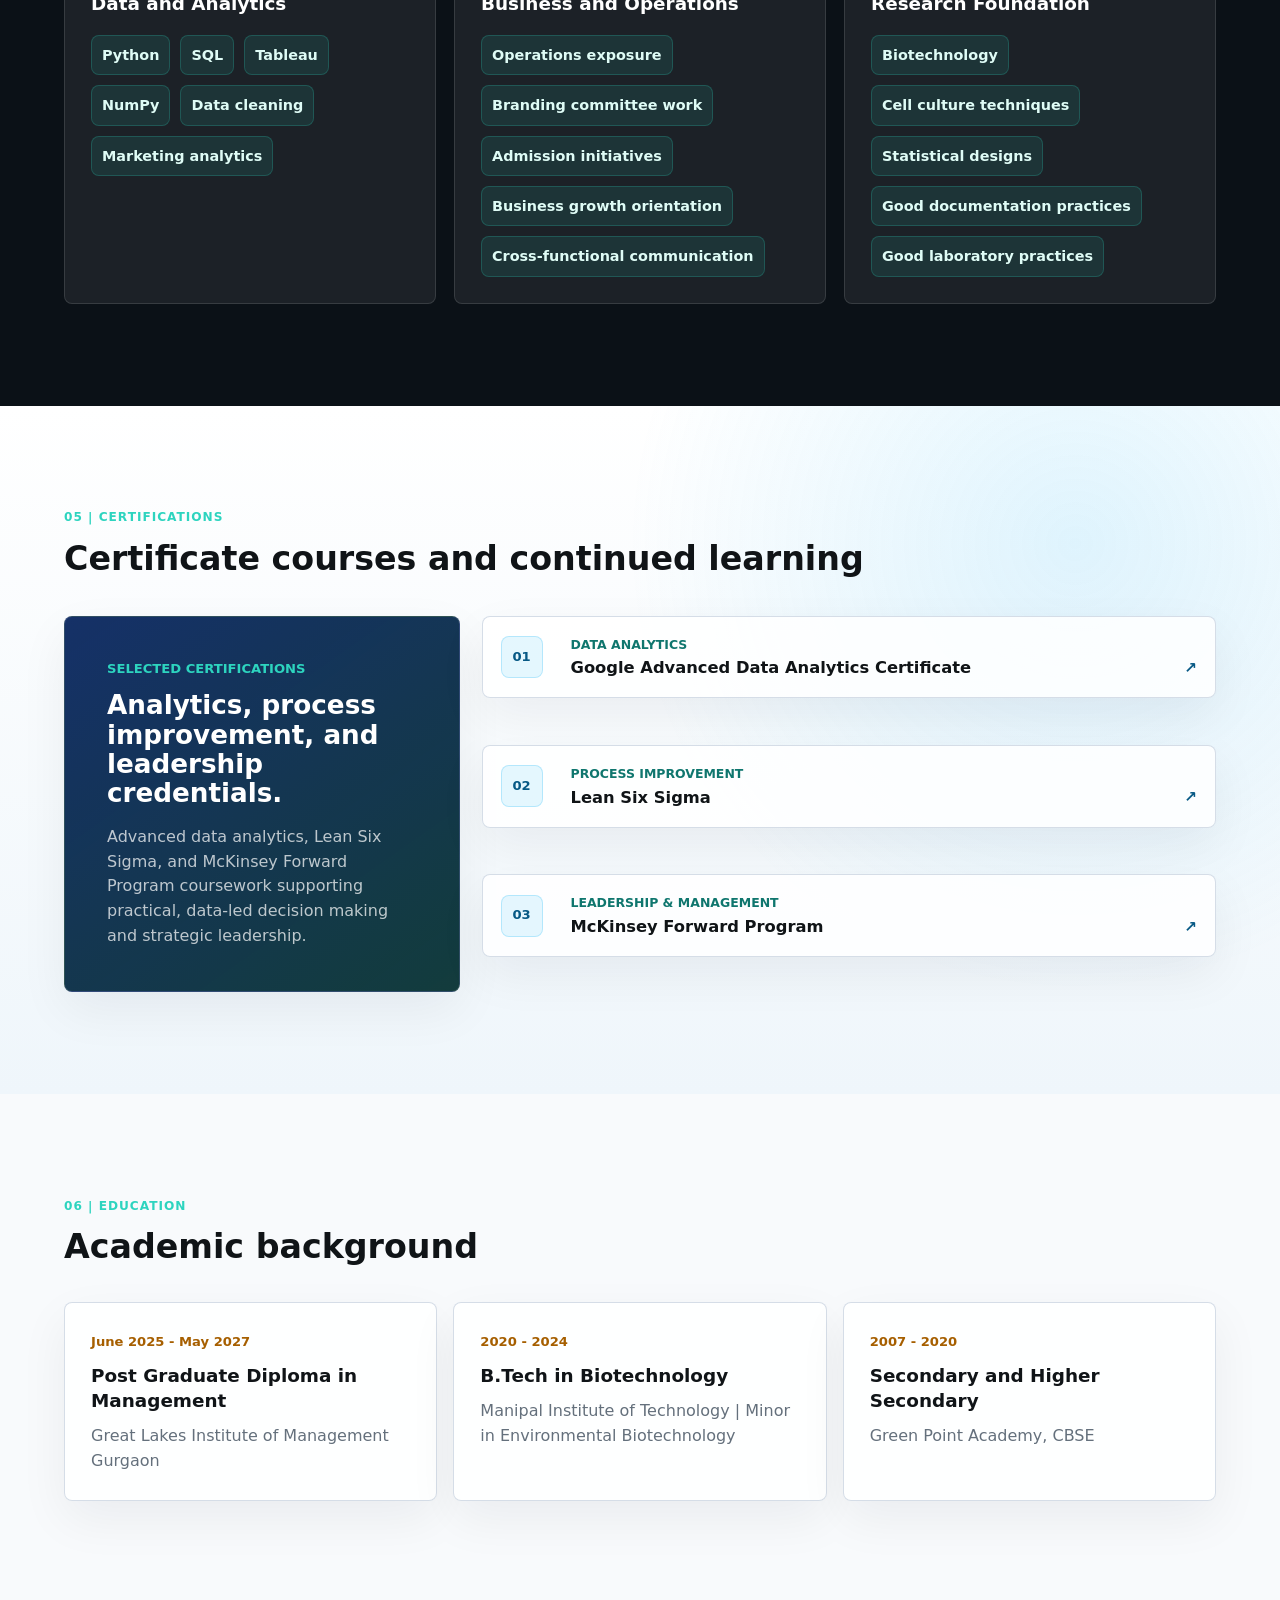
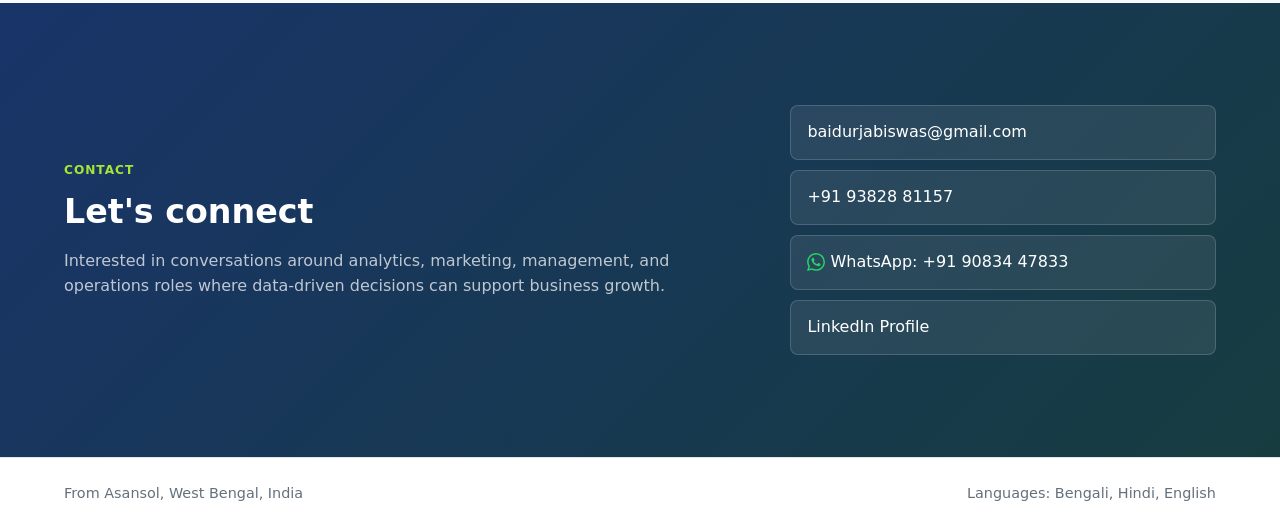
==== commit b984ce97: "Update experience section overview text" ====
--- a/index.html
+++ b/index.html
@@ -82,7 +82,7 @@
           <p class="eyebrow">02 | Experience</p>
           <h2>Experience</h2>
           <p>
-            A current-first view of committee work, manufacturing exposure, management projects, and research experience across business and biotechnology.
+            A comprehensive overview of my experience spanning operations management, institutional leadership, and biotechnology research.
           </p>
         </div>
         <div class="timeline">
--- a/styles.css
+++ b/styles.css
@@ -1709,3 +1709,230 @@
     padding: 8px;
   }
 }
+
+/* Spark Minda Company Overview Slide Layout Styles */
+.company-section {
+  padding: clamp(36px, 5vw, 64px) clamp(16px, 4vw, 48px);
+  background:
+    radial-gradient(circle at 10% 20%, rgba(56, 189, 248, 0.06), transparent 30rem),
+    linear-gradient(180deg, #f8fafc 0%, #edf4fa 100%);
+}
+
+.company-slide-card {
+  max-width: 1100px;
+  margin: 0 auto;
+  padding: clamp(24px, 3.5vw, 36px);
+  background: #ffffff;
+  border: 1px solid rgba(203, 213, 225, 0.85);
+  border-radius: 16px;
+  box-shadow: 0 20px 50px rgba(15, 23, 42, 0.06);
+}
+
+.company-slide-header {
+  display: flex;
+  align-items: center;
+  justify-content: space-between;
+  gap: 20px;
+  margin-bottom: 24px;
+  padding-bottom: 16px;
+  border-bottom: 2px solid #e2e8f0;
+}
+
+.company-title-area h2.company-title {
+  margin: 4px 0 0;
+  font-size: clamp(1.6rem, 2.6vw, 2.2rem);
+  font-weight: 850;
+  color: #0f172a;
+}
+
+.company-slide-logo {
+  height: 48px;
+  max-width: 220px;
+  object-fit: contain;
+}
+
+.company-slide-intro {
+  display: grid;
+  grid-template-columns: 46px minmax(0, 1fr);
+  gap: 16px;
+  align-items: start;
+  padding: 18px 22px;
+  margin-bottom: 28px;
+  background: #f8fafc;
+  border: 1px solid #e2e8f0;
+  border-left: 4px solid #0284c7;
+  border-radius: 10px;
+}
+
+.intro-icon-box {
+  display: grid;
+  place-items: center;
+  width: 44px;
+  height: 44px;
+  color: #0284c7;
+  background: rgba(2, 132, 199, 0.1);
+  border-radius: 50%;
+}
+
+.intro-copy-box p {
+  margin: 0 0 8px;
+  font-size: 0.98rem;
+  line-height: 1.6;
+  color: #334155;
+}
+
+.intro-copy-box p:last-child {
+  margin-bottom: 0;
+}
+
+.highlight-b2c {
+  color: #0284c7;
+  font-weight: 800;
+}
+
+.company-columns-grid {
+  display: grid;
+  grid-template-columns: repeat(3, minmax(0, 1fr));
+  gap: 20px;
+  align-items: stretch;
+}
+
+.slide-col {
+  display: flex;
+  flex-direction: column;
+  padding: 20px;
+  border-radius: 12px;
+  border: 1px solid transparent;
+}
+
+.geo-col {
+  background: #f0f7ff;
+  border-color: #c7d2fe;
+}
+
+.geo-pill {
+  background: #0284c7;
+  color: #ffffff;
+}
+
+.clients-col {
+  background: #f0fdf4;
+  border-color: #bbf7d0;
+}
+
+.clients-pill {
+  background: #16a34a;
+  color: #ffffff;
+}
+
+.parts-col {
+  background: #fff7ed;
+  border-color: #fed7aa;
+}
+
+.parts-pill {
+  background: #ea580c;
+  color: #ffffff;
+}
+
+.col-header-pill {
+  display: flex;
+  align-items: center;
+  justify-content: center;
+  gap: 10px;
+  padding: 10px 16px;
+  border-radius: 8px;
+  font-weight: 850;
+  font-size: 0.95rem;
+  letter-spacing: 0.2px;
+  margin-bottom: 18px;
+  box-shadow: 0 4px 12px rgba(0, 0, 0, 0.08);
+}
+
+.col-icon {
+  font-size: 1.1rem;
+}
+
+.col-list {
+  margin: 0;
+  padding: 0;
+  list-style: none;
+  display: flex;
+  flex-direction: column;
+  gap: 10px;
+}
+
+.geo-list li {
+  display: flex;
+  align-items: center;
+  gap: 10px;
+  padding: 10px 14px;
+  background: rgba(255, 255, 255, 0.85);
+  border: 1px solid rgba(199, 210, 254, 0.6);
+  border-radius: 8px;
+  font-size: 0.92rem;
+  color: #1e293b;
+}
+
+.pin-icon {
+  font-size: 1rem;
+}
+
+.clients-list {
+  gap: 10px;
+}
+
+.client-brand-badge {
+  display: flex;
+  align-items: center;
+  justify-content: center;
+  padding: 11px 16px;
+  background: #ffffff;
+  border: 1px solid #bbf7d0;
+  border-radius: 8px;
+  font-weight: 800;
+  font-size: 0.95rem;
+  color: #15803d;
+  box-shadow: 0 2px 6px rgba(22, 163, 74, 0.08);
+  transition: transform 160ms ease, box-shadow 160ms ease;
+}
+
+.client-brand-badge:hover {
+  transform: translateY(-2px);
+  box-shadow: 0 6px 16px rgba(22, 163, 74, 0.14);
+}
+
+.parts-list li {
+  display: flex;
+  align-items: center;
+  gap: 12px;
+  padding: 10px 14px;
+  background: #ffffff;
+  border: 1px solid #fed7aa;
+  border-radius: 8px;
+  box-shadow: 0 2px 6px rgba(234, 88, 12, 0.06);
+}
+
+.part-icon {
+  font-size: 1.3rem;
+  flex-shrink: 0;
+}
+
+.parts-list strong {
+  display: block;
+  font-size: 0.92rem;
+  color: #0f172a;
+}
+
+.part-usage {
+  display: block;
+  font-size: 0.8rem;
+  color: #c2410c;
+  font-weight: 700;
+}
+
+@media (max-width: 900px) {
+  .company-columns-grid {
+    grid-template-columns: 1fr;
+  }
+}
